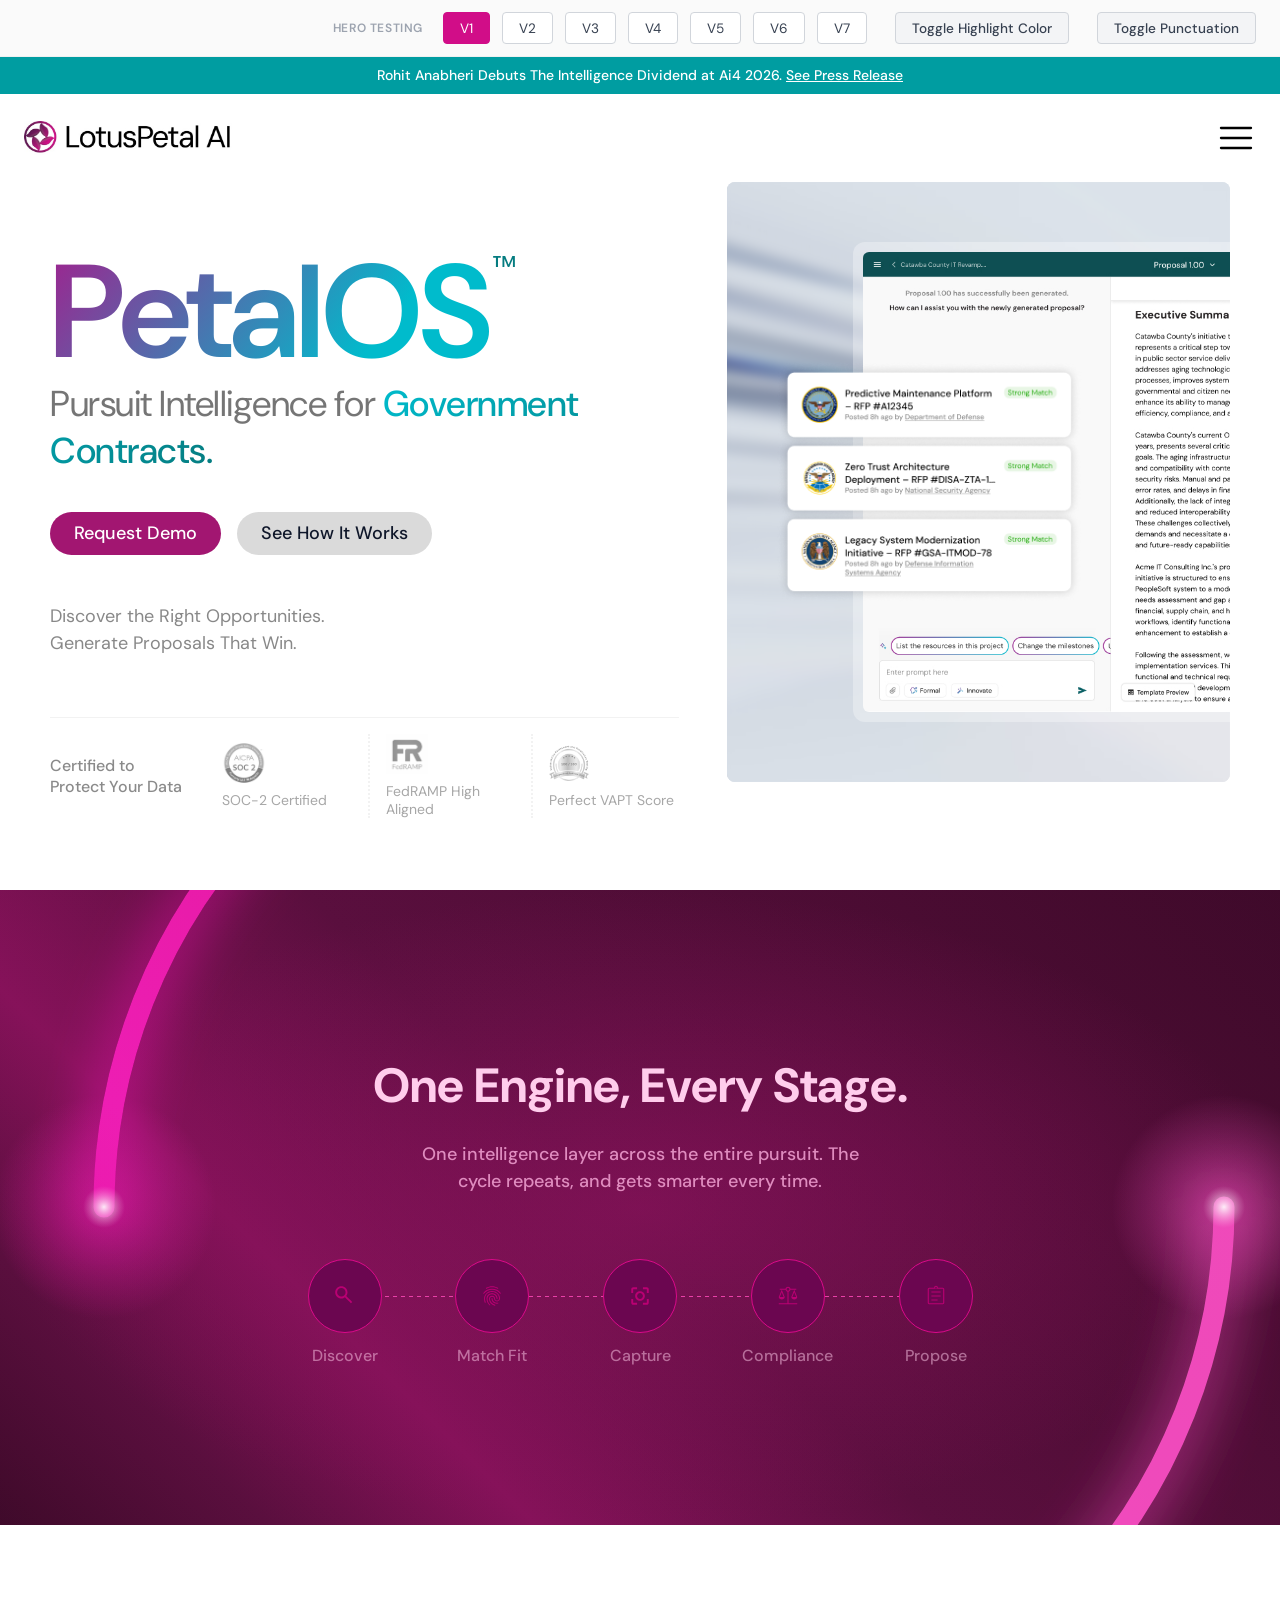
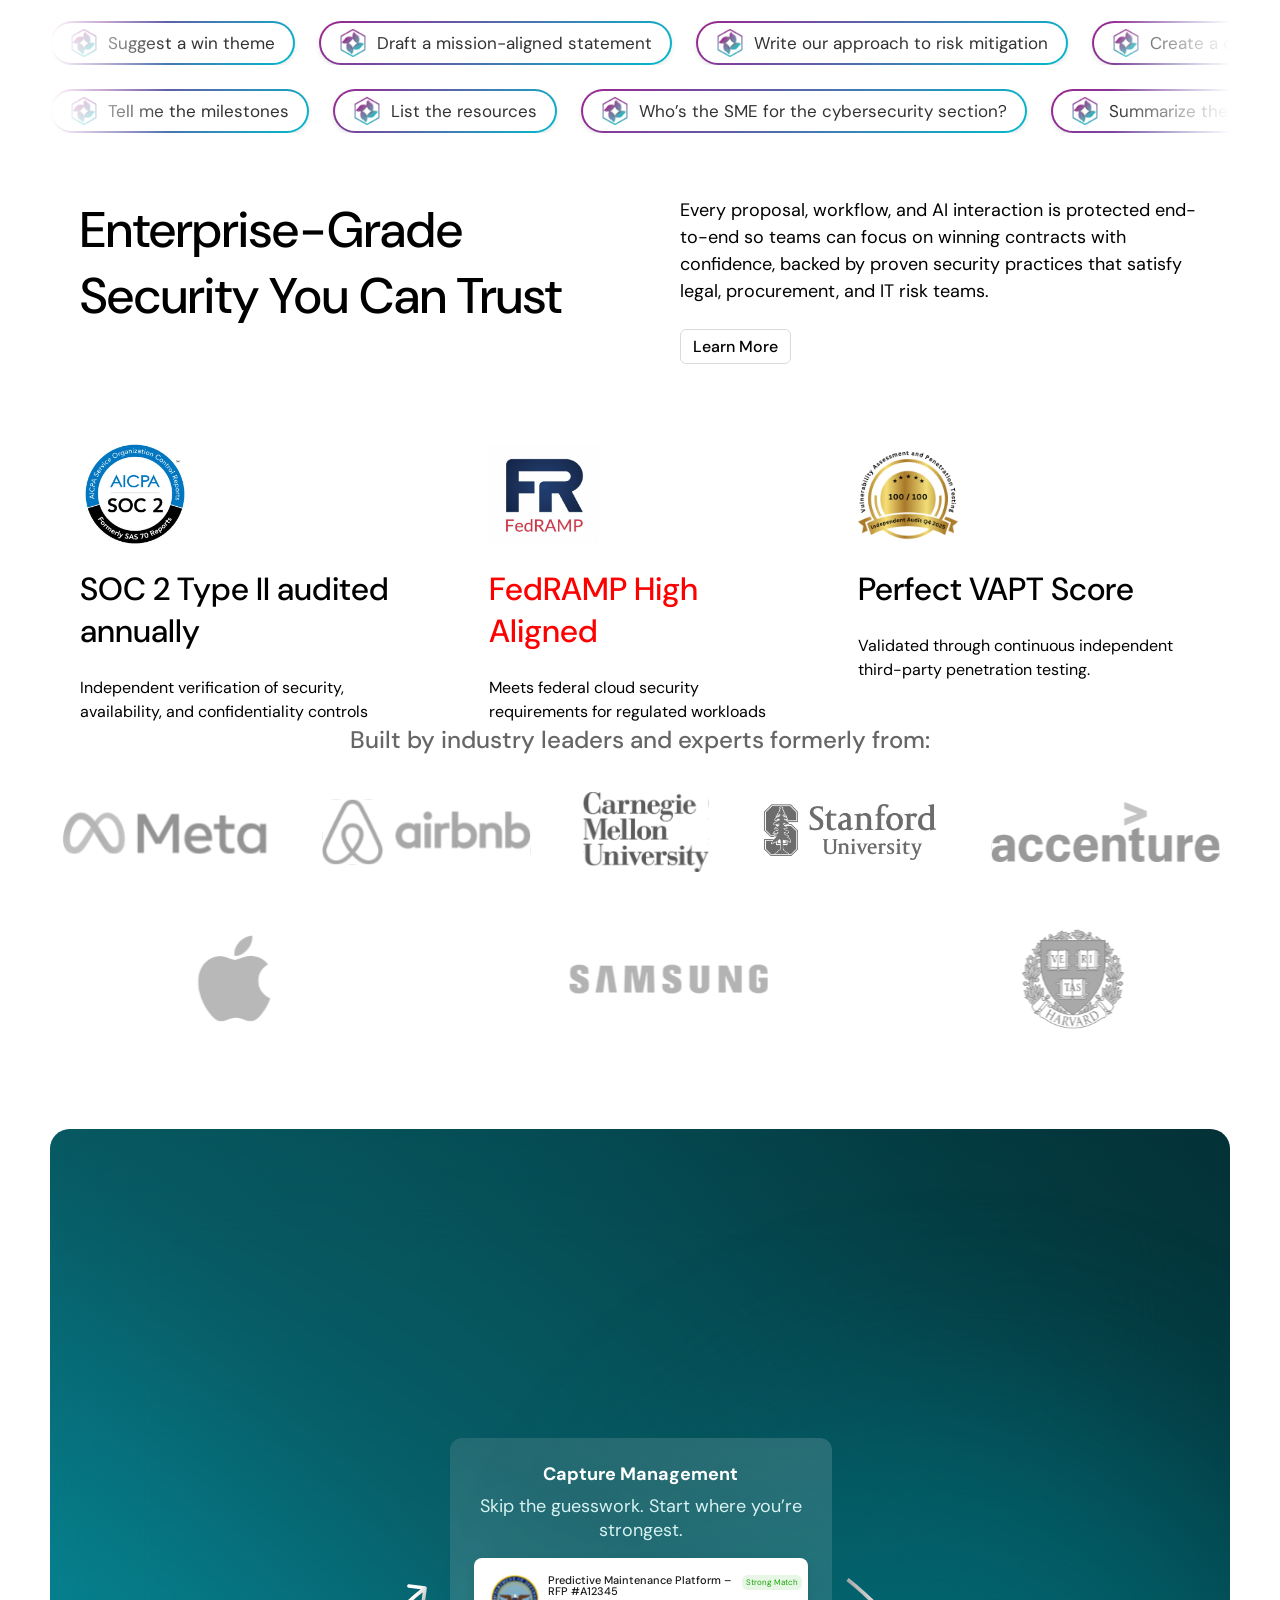
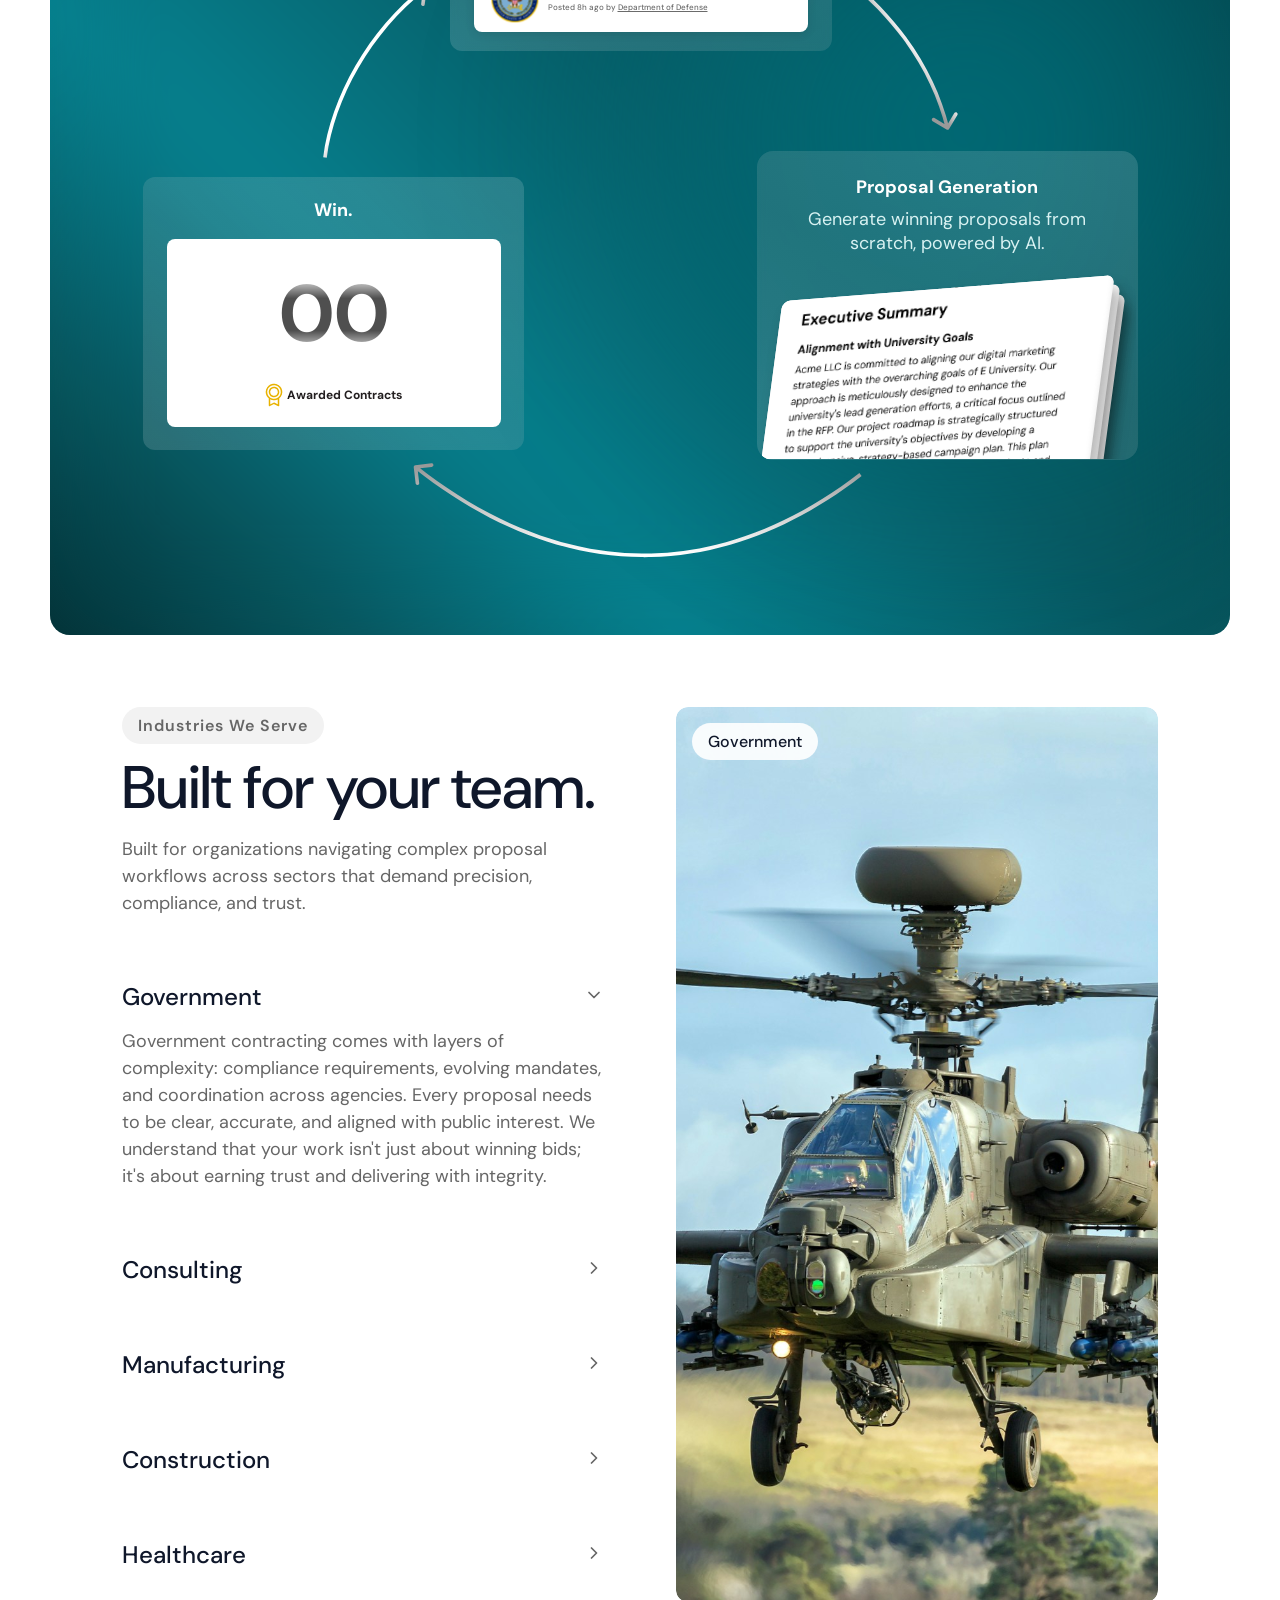
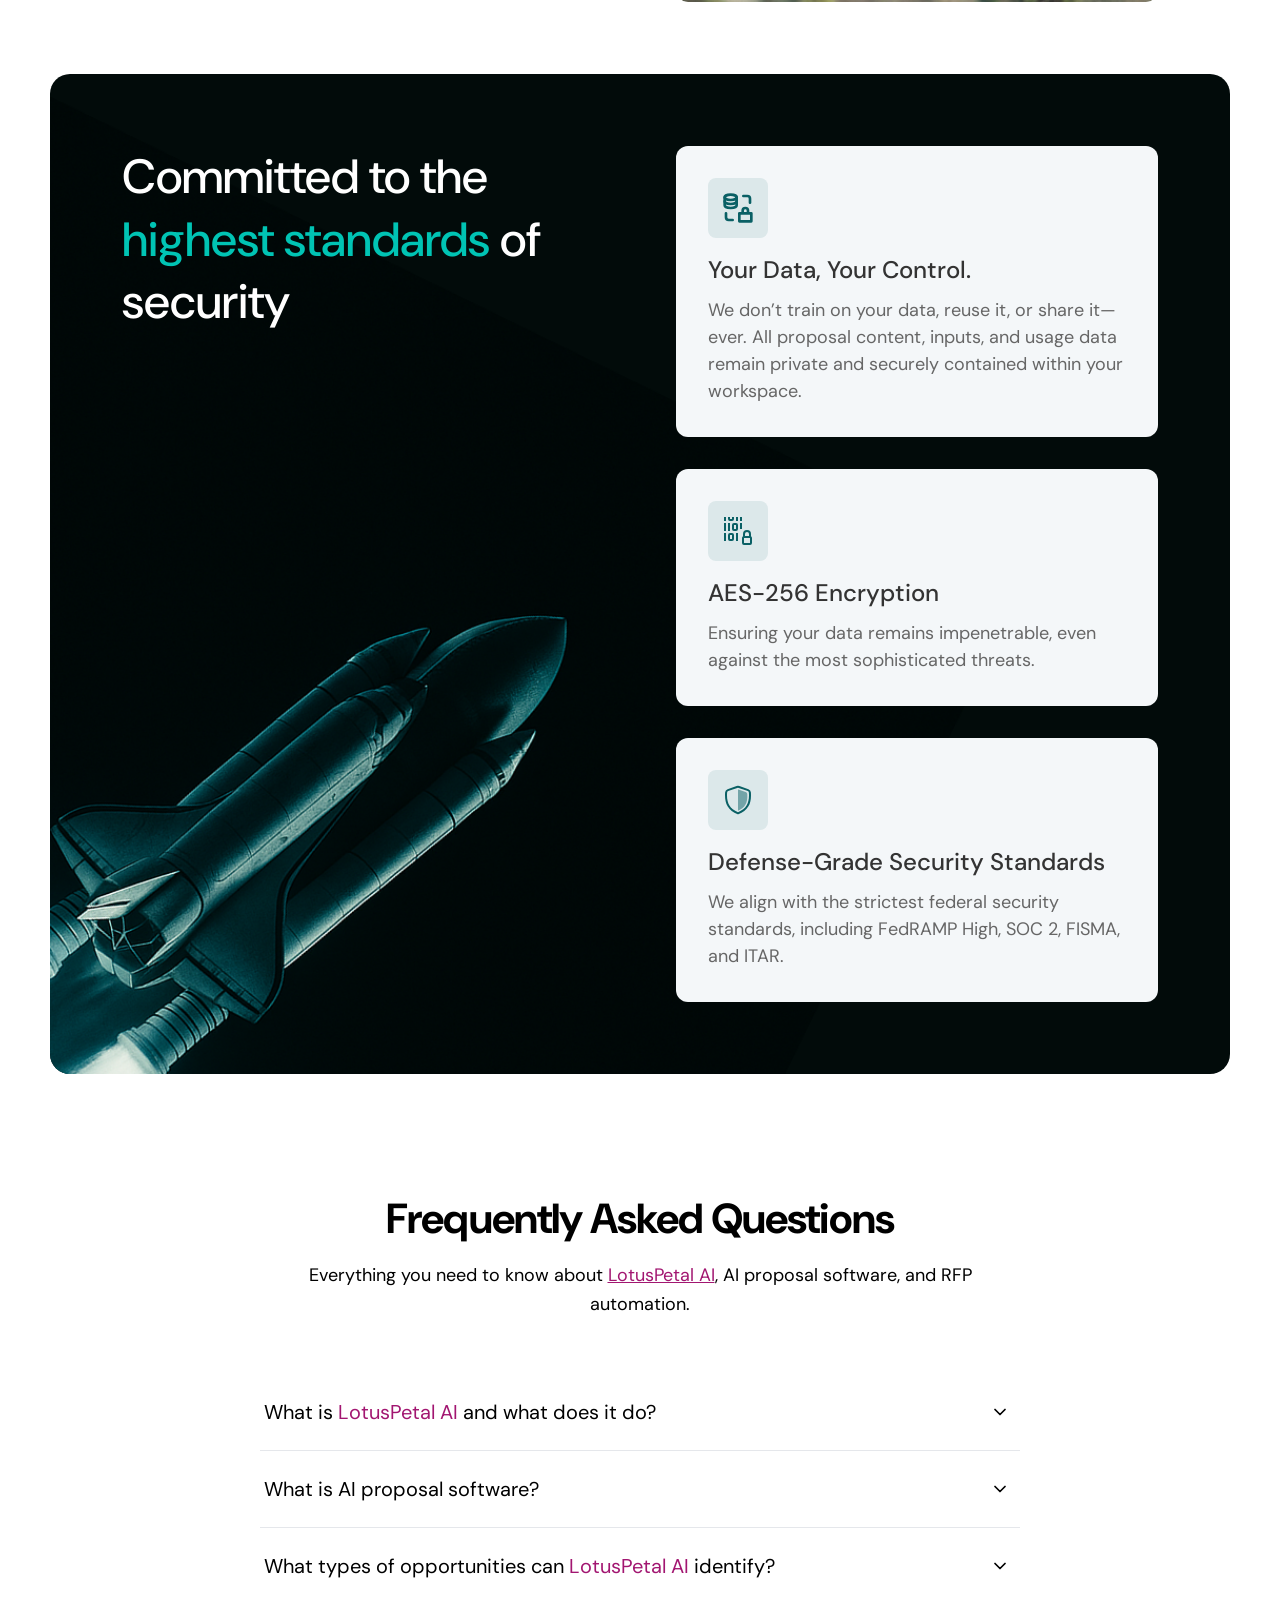
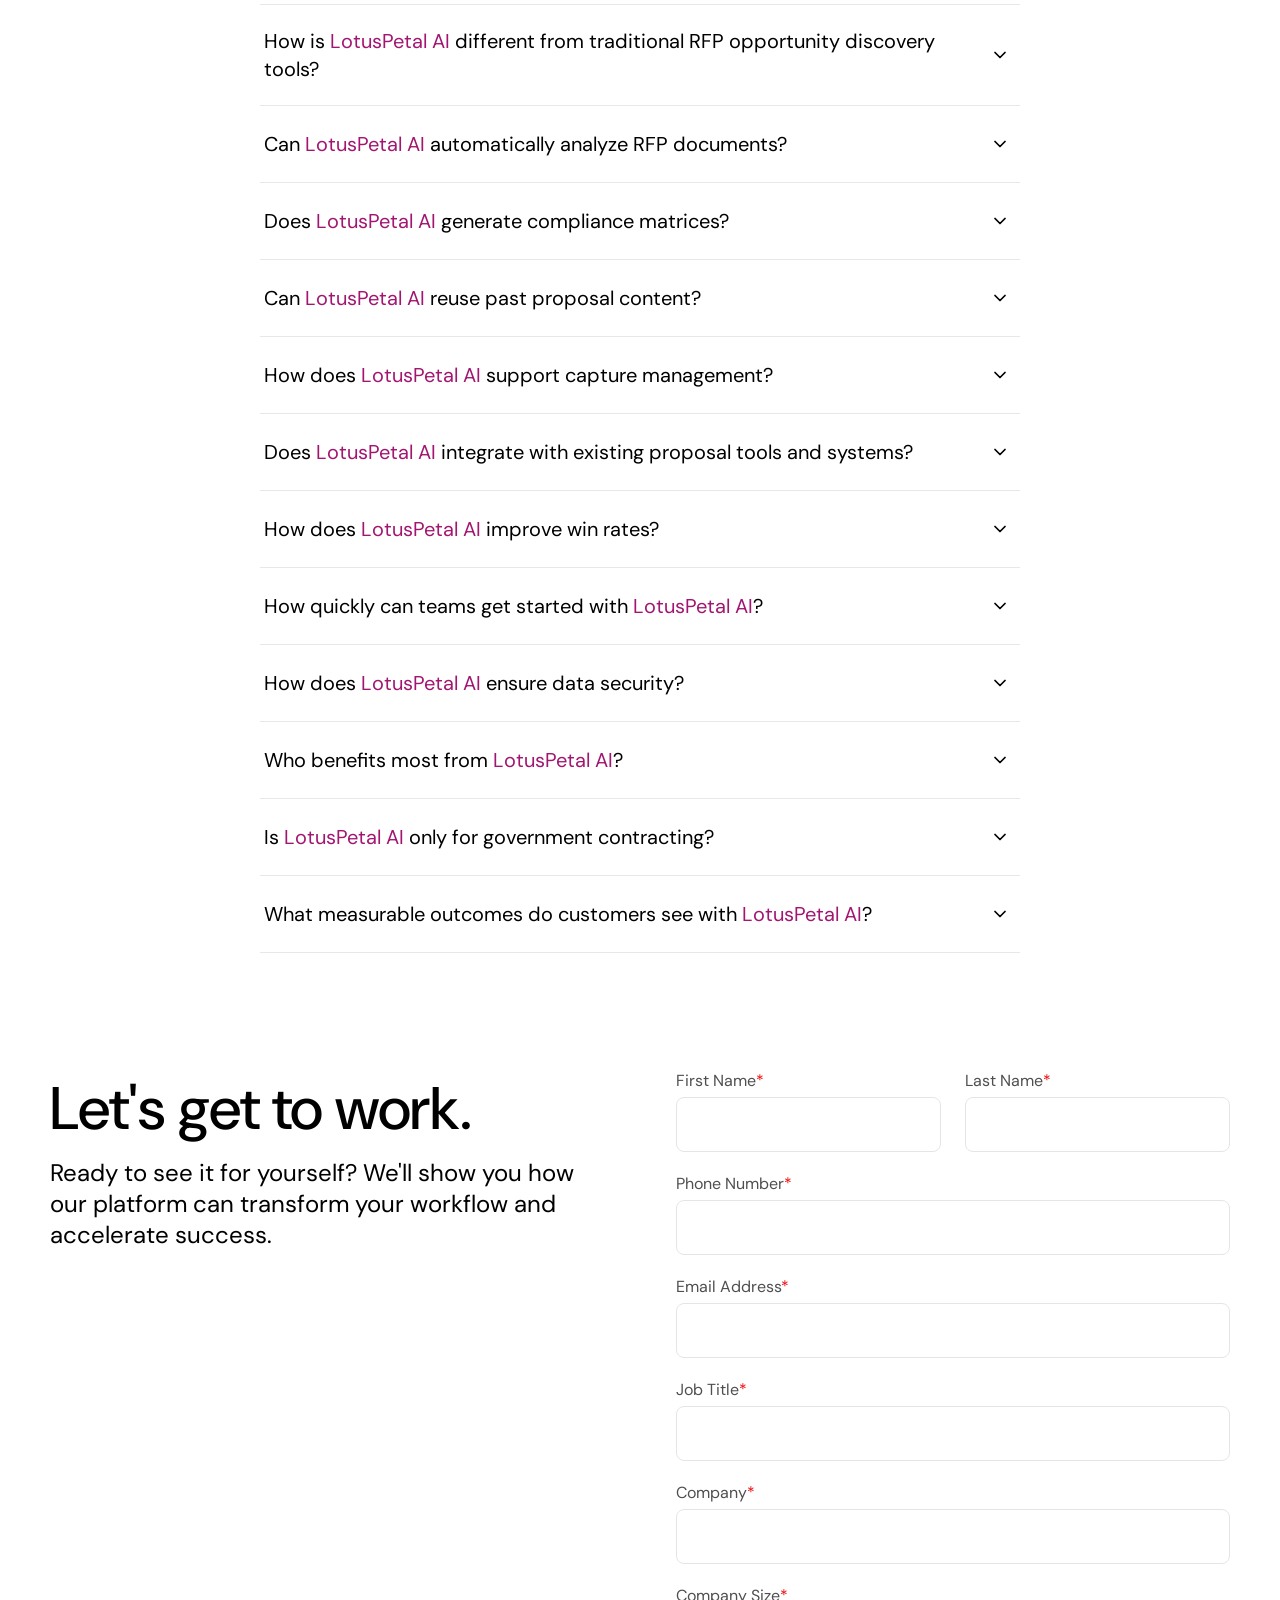
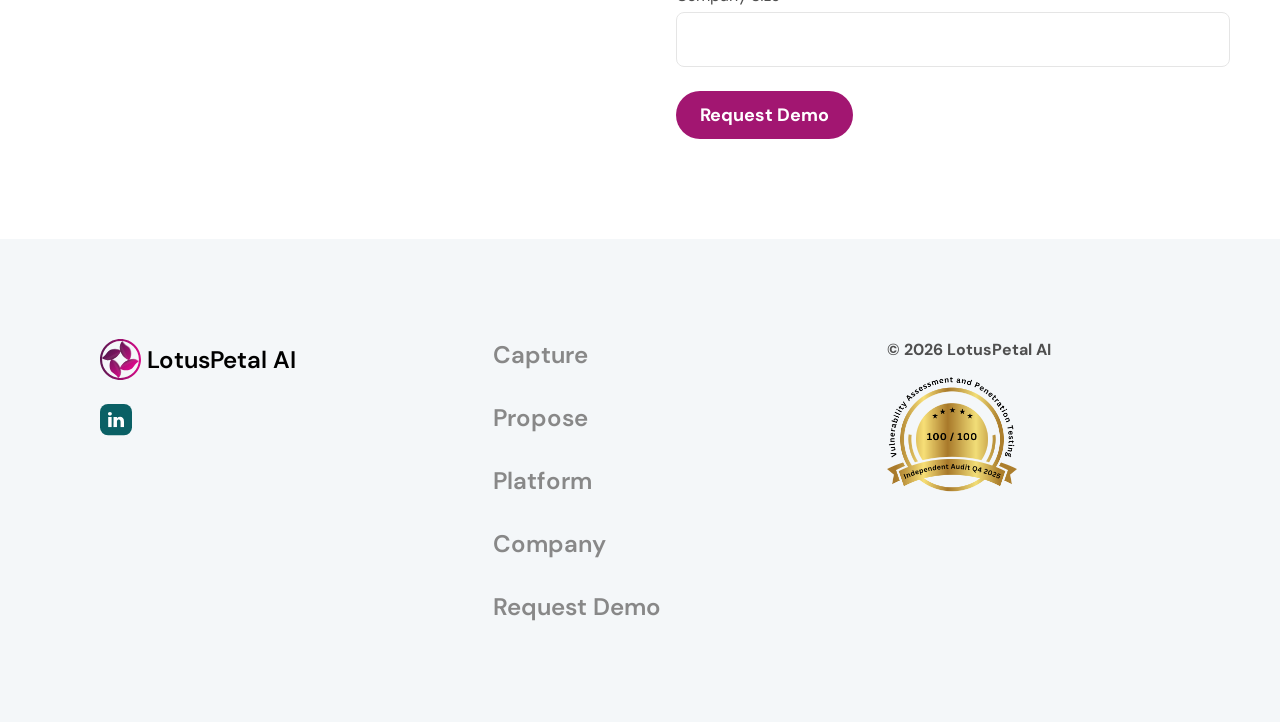
==== index.html @ 1bef78b8 "Add V6 and V7 hero variations" ====
<!doctype html>
<html lang="en">

<head>
  <title>AI RFP Software for GovCon & Commercial Teams</title>
  <meta name="description"
    content="AI-powered government and commercial contracting software for capture management, proposal automation, and compliance. See how it works." />
  <link rel="canonical" href="https://lotuspetal.ai/" />
  <meta property="og:title" content="AI RFP Software for GovCon & Commercial Teams" />
  <meta property="og:description"
    content="AI-powered government and commercial contracting software for capture management, proposal automation, and compliance. See how it works." />
  <meta property="og:url" content="https://lotuspetal.ai/" />
  <meta property="og:type" content="website" />
  <meta property="og:image" content="https://lotuspetal.ai/og/home.png" />
  <meta property="og:site_name" content="LotusPetal.AI" />
  <meta charset="UTF-8" />
  <link rel="icon" type="image/png" href="./assets/logo-ChOuJXuo.jpeg" />
  <meta name="viewport" content="width=device-width, initial-scale=1.0" />

  <!-- Preload DM Sans font -->
  <link rel="preconnect" href="https://fonts.googleapis.com">
  <link rel="preconnect" href="https://fonts.gstatic.com" crossorigin>
  <link
    href="https://fonts.googleapis.com/css2?family=DM+Sans:ital,opsz,wght@0,9..40,100..1000;1,9..40,100..1000&display=swap"
    rel="stylesheet">

  <meta name="robots" content="index, follow" />

  <link rel="stylesheet" href="./assets/index.css">
  <style>
    /* Ensure mockups and sections are always fully visible */
    img {
      max-width: 100%;
    }

    ._card_ww5ec_69 {
      opacity: 1 !important;
      transform: none !important;
    }

    ._heading_ww5ec_45 {
      opacity: 1 !important;
      transform: none !important;
    }

    ._wrapper_cqxrq_124,
    ._letterContainer_cqxrq_142,
    ._counterHead_cqxrq_163 {
      opacity: 1 !important;
      transform: none !important;
    }

    ._arrow1_cqxrq_196,
    ._arrow2_cqxrq_204,
    ._arrow3_cqxrq_212 {
      opacity: 1 !important;
    }

    ._text-section_d3vj6_11,
    ._form-section_d3vj6_26 {
      opacity: 1 !important;
      transform: none !important;
    }
  </style>
</head>

<body>
  <div id="root">
    <div class="App">
      <!-- Dev Controls Header -->
      <header style="width: 100%; padding: 12px 24px; display: flex; justify-content: flex-end; align-items: center; gap: 12px; border-bottom: 1px solid #f0f0f0; background-color: #fafafa; font-family: 'DM Sans', sans-serif; box-sizing: border-box; position: relative; z-index: 9999;">
        <span style="color: #9ca3af; font-size: 0.75rem; font-weight: 600; text-transform: uppercase; letter-spacing: 0.05em; display: flex; align-items: center; margin-right: 8px; line-height: 1;">Hero Testing</span>
        <button id="test-headline-1" class="test-btn" style="margin: 0; display: inline-flex; align-items: center; justify-content: center; height: 32px; font-size: 0.85rem; padding: 0 16px; border: 1px solid #D10D88; background: #D10D88; color: #fff; border-radius: 4px; cursor: pointer; transition: all 0.2s ease;">V1</button>
        <button id="test-headline-2" class="test-btn" style="margin: 0; display: inline-flex; align-items: center; justify-content: center; height: 32px; font-size: 0.85rem; padding: 0 16px; border: 1px solid #d1d5db; background: #fff; color: #374151; border-radius: 4px; cursor: pointer; transition: all 0.2s ease;">V2</button>
        <button id="test-headline-3" class="test-btn" style="margin: 0; display: inline-flex; align-items: center; justify-content: center; height: 32px; font-size: 0.85rem; padding: 0 16px; border: 1px solid #d1d5db; background: #fff; color: #374151; border-radius: 4px; cursor: pointer; transition: all 0.2s ease;">V3</button>
        <button id="test-headline-4" class="test-btn" style="margin: 0; display: inline-flex; align-items: center; justify-content: center; height: 32px; font-size: 0.85rem; padding: 0 16px; border: 1px solid #d1d5db; background: #fff; color: #374151; border-radius: 4px; cursor: pointer; transition: all 0.2s ease;">V4</button>
        <button id="test-headline-5" class="test-btn" style="margin: 0; display: inline-flex; align-items: center; justify-content: center; height: 32px; font-size: 0.85rem; padding: 0 16px; border: 1px solid #d1d5db; background: #fff; color: #374151; border-radius: 4px; cursor: pointer; transition: all 0.2s ease;">V5</button>
        <button id="test-headline-6" class="test-btn" style="margin: 0; display: inline-flex; align-items: center; justify-content: center; height: 32px; font-size: 0.85rem; padding: 0 16px; border: 1px solid #d1d5db; background: #fff; color: #374151; border-radius: 4px; cursor: pointer; transition: all 0.2s ease;">V6</button>
        <button id="test-headline-7" class="test-btn" style="margin: 0; display: inline-flex; align-items: center; justify-content: center; height: 32px; font-size: 0.85rem; padding: 0 16px; border: 1px solid #d1d5db; background: #fff; color: #374151; border-radius: 4px; cursor: pointer; transition: all 0.2s ease;">V7</button>
        <button id="test-highlight-color" class="test-btn" style="margin: 0; margin-left: 16px; display: inline-flex; align-items: center; justify-content: center; height: 32px; font-size: 0.85rem; padding: 0 16px; border: 1px solid #d1d5db; background: #f3f4f6; color: #374151; border-radius: 4px; cursor: pointer; transition: all 0.2s ease; font-weight: 500;">Toggle Highlight Color</button>
        <button id="test-v3-punctuation" class="test-btn" style="margin: 0; margin-left: 16px; display: inline-flex; align-items: center; justify-content: center; height: 32px; font-size: 0.85rem; padding: 0 16px; border: 1px solid #d1d5db; background: #f3f4f6; color: #374151; border-radius: 4px; cursor: pointer; transition: all 0.2s ease; font-weight: 500;">Toggle Punctuation</button>
      </header>

      <!-- Announcement Banner -->
      <div class="banner">
        <p>Rohit Anabheri Debuts The Intelligence Dividend at Ai4 2026. <a
            href="https://lotuspetal.ai/pressrelease/intelligence-dividend-rohit-anabheri" data-discover="true">See
            Press Release</a></p>
      </div>

      <!-- Navigation Header -->
      <header class="_header_12mqx_1">
        <div class="_leftGroup_12mqx_15">
          <div class="_logo_12mqx_21">
            <a aria-current="page" class="active" href="/" data-discover="true">
              <img alt="Logo" src="./assets/logo-ChOuJXuo.jpeg">
            </a>
          </div>
          <ul class="_nav_12mqx_29">
            <li class="_dropdown_12mqx_89">
              <span class="_dropdownTrigger_12mqx_93">
                Features
                <svg stroke="currentColor" fill="none" stroke-width="2" viewBox="0 0 24 24" stroke-linecap="round"
                  stroke-linejoin="round" height="14" width="14" xmlns="http://www.w3.org/2000/svg">
                  <polyline points="6 9 12 15 18 9"></polyline>
                </svg>
              </span>
            </li>
            <li><a class="_notactive_12mqx_52" href="https://lotuspetal.ai/security/" data-discover="true">Security</a>
            </li>
            <li class="_dropdown_12mqx_89">
              <span class="_dropdownTrigger_12mqx_93">
                Platform
                <svg stroke="currentColor" fill="none" stroke-width="2" viewBox="0 0 24 24" stroke-linecap="round"
                  stroke-linejoin="round" height="14" width="14" xmlns="http://www.w3.org/2000/svg">
                  <polyline points="6 9 12 15 18 9"></polyline>
                </svg>
              </span>
            </li>
            <li class="_dropdown_12mqx_89">
              <span class="_dropdownTrigger_12mqx_93">
                Resources
                <svg stroke="currentColor" fill="none" stroke-width="2" viewBox="0 0 24 24" stroke-linecap="round"
                  stroke-linejoin="round" height="14" width="14" xmlns="http://www.w3.org/2000/svg">
                  <polyline points="6 9 12 15 18 9"></polyline>
                </svg>
              </span>
            </li>
          </ul>
        </div>
        <div class="_button_12mqx_62">
          <a class="" href="https://lotuspetal.ai/demo/" data-discover="true">Request Demo</a>
        </div>
        <div class="_hamburger_12mqx_78">
          <svg stroke="currentColor" fill="none" stroke-width="2" viewBox="0 0 24 24" stroke-linecap="round"
            stroke-linejoin="round" height="1em" width="1em" xmlns="http://www.w3.org/2000/svg">
            <line x1="3" y1="12" x2="21" y2="12"></line>
            <line x1="3" y1="6" x2="21" y2="6"></line>
            <line x1="3" y1="18" x2="21" y2="18"></line>
          </svg>
        </div>
      </header>

      <!-- Main Content -->
      <main class="main-content">
        <div style="display: flex; flex-direction: column; gap: var(--space-xl);">

          <!-- Hero Section -->
          <section class="hero">
            <div class="hero-left">
              <div class="hero-text-block">
                <!-- V1 -->
                <div id="hero-v1" style="padding-bottom: 4px;">
                  <h1 class="hero-heading" style="font-size: 132px; line-height: 1; margin-bottom: -6px; display: inline-flex; align-items: flex-start; letter-spacing: -.025em;">
                    <span class="petal-text-span" style="font-weight: 600;">Petal</span>OS<svg viewBox="0 0 22.24 11.26" class="petalos-tm" xmlns="http://www.w3.org/2000/svg"><path d="M0.000 1.696C0.000 1.696 0.000 0.000 0.000 0.000C0.000 0.000 7.840 0.000 7.840 0.000C7.840 0.000 7.840 1.696 7.840 1.696C7.840 1.696 4.992 1.696 4.992 1.696C4.992 1.696 4.992 11.264 4.992 11.264C4.992 11.264 2.848 11.264 2.848 11.264C2.848 11.264 2.848 1.696 2.848 1.696C2.848 1.696 0.000 1.696 0.000 1.696ZM9.568 11.264C9.568 11.264 9.568 0.000 9.568 0.000C9.568 0.000 12.288 0.000 12.288 0.000C12.288 0.000 15.904 8.736 15.904 8.736C15.904 8.736 19.680 0.000 19.680 0.000C19.680 0.000 22.240 0.000 22.240 0.000C22.240 0.000 22.240 11.264 22.240 11.264C22.240 11.264 20.256 11.264 20.256 11.264C20.256 11.264 20.256 2.880 20.256 2.880C20.256 2.880 16.608 11.264 16.608 11.264C16.608 11.264 15.072 11.264 15.072 11.264C15.072 11.264 11.488 2.816 11.488 2.816C11.488 2.816 11.488 11.264 11.488 11.264C11.488 11.264 9.568 11.264 9.568 11.264Z" fillRule="nonzero" fill="#057c80" /></svg>
                  </h1>
                  <h2 class="text-header-subsection" style="margin-top: -4px; color: #757575; margin-bottom: 1px; font-size: 36px; font-weight: 400;">Pursuit Intelligence for <span style="background: linear-gradient(128.77deg, #0bc 0%, #057c80 100%); background-clip: text; -webkit-background-clip: text; -webkit-text-fill-color: transparent; color: transparent; font-weight: 500;">Government Contracts.</span></h2>
                </div>
                <!-- V2 -->
                <div id="hero-v2" style="padding-bottom: 4px; display: none;">
                  <p class="hero-eyebrow" style="color: #757575; text-transform: uppercase; letter-spacing: 0.1em; font-weight: 600; font-size: 14px; margin-bottom: 24px; margin-top: 0; display: flex; align-items: center; gap: 8px;">
                    Find <span style="color: #D10D88">&rarr;</span> Qualify <span style="color: #D10D88">&rarr;</span> Capture <span style="color: #D10D88">&rarr;</span> Propose
                  </p>
                  <h1 class="hero-heading" style="font-size: 132px; line-height: 1; margin-bottom: -6px; display: inline-flex; align-items: flex-start; letter-spacing: -.025em; margin-top: 0;">
                    <span class="petal-text-span" style="font-weight: 600;">Petal</span>OS<svg viewBox="0 0 22.24 11.26" class="petalos-tm" xmlns="http://www.w3.org/2000/svg"><path d="M0.000 1.696C0.000 1.696 0.000 0.000 0.000 0.000C0.000 0.000 7.840 0.000 7.840 0.000C7.840 0.000 7.840 1.696 7.840 1.696C7.840 1.696 4.992 1.696 4.992 1.696C4.992 1.696 4.992 11.264 4.992 11.264C4.992 11.264 2.848 11.264 2.848 11.264C2.848 11.264 2.848 1.696 2.848 1.696C2.848 1.696 0.000 1.696 0.000 1.696ZM9.568 11.264C9.568 11.264 9.568 0.000 9.568 0.000C9.568 0.000 12.288 0.000 12.288 0.000C12.288 0.000 15.904 8.736 15.904 8.736C15.904 8.736 19.680 0.000 19.680 0.000C19.680 0.000 22.240 0.000 22.240 0.000C22.240 0.000 22.240 11.264 22.240 11.264C22.240 11.264 20.256 11.264 20.256 11.264C20.256 11.264 20.256 2.880 20.256 2.880C20.256 2.880 16.608 11.264 16.608 11.264C16.608 11.264 15.072 11.264 15.072 11.264C15.072 11.264 11.488 2.816 11.488 2.816C11.488 2.816 11.488 11.264 11.488 11.264C11.488 11.264 9.568 11.264 9.568 11.264Z" fillRule="nonzero" fill="#057c80" /></svg>
                  </h1>
                  <h2 class="text-header-subsection" style="margin-top: -4px; color: #757575; margin-bottom: 1px; font-size: 36px; font-weight: 400;">Pursuit Intelligence for <span style="background: linear-gradient(128.77deg, #0bc 0%, #057c80 100%); background-clip: text; -webkit-background-clip: text; -webkit-text-fill-color: transparent; color: transparent; font-weight: 500;">Government Contracts.</span></h2>
                </div>
                <!-- V3 -->
                <div id="hero-v3" style="padding-bottom: 4px; display: none;">
                  <h1 class="hero-heading" style="font-size: 84px; line-height: 1; margin-bottom: 0; display: inline-flex; align-items: flex-start; letter-spacing: -.025em; flex-wrap: wrap;">
                    <span id="v3-headline-text">Find. Qualify.<br>Capture. Propose.</span>
                  </h1>
                  <h2 class="text-header-subsection" style="margin-top: 12px !important; color: #757575; margin-bottom: 1px; font-size: 36px; font-weight: 400;">Pursuit Intelligence for Government Contracts.</h2>
                </div>
                <!-- V4 -->
                <div id="hero-v4" style="padding-bottom: 4px; display: none;">
                  <h1 class="hero-heading" style="font-size: 84px; line-height: 1; margin-bottom: 0; display: inline-flex; align-items: flex-start; letter-spacing: -.025em; flex-wrap: wrap;">
                    <span id="v4-headline-text">Find. Qualify.<br>Capture. Propose.</span>
                  </h1>
                  <h2 class="text-header-subsection" style="margin-top: 20px !important; color: #757575; margin-bottom: 1px; font-size: 30px; font-weight: 400;"><strong style="background: linear-gradient(128.77deg, #e833a4 0%, #d10d88 50%, #a6096b 100%); background-clip: text; -webkit-background-clip: text; -webkit-text-fill-color: transparent; color: transparent; font-weight: 600;">PetalOS<span style="font-weight: 300; font-size: 0.75em; vertical-align: super;">&trade;</span></strong> <span style="color: #d1d5db; margin: 0 4px; font-weight: 100;">|</span> <span style="background: linear-gradient(90deg, #757575 0%, #a8a8a8 100%); background-clip: text; -webkit-background-clip: text; -webkit-text-fill-color: transparent; color: transparent;">Pursuit Intelligence for Government Contracts.</span></h2>
                </div>
                <!-- V5 -->
                <div id="hero-v5" style="padding-bottom: 4px; display: none;">
                  <h1 class="hero-heading" style="font-size: 76px; line-height: 1; margin-bottom: 0; display: inline-flex; align-items: flex-start; letter-spacing: -.025em; flex-wrap: wrap;">
                    <span id="v5-headline-text">Find. Qualify. Capture.<br>Propose. Win.</span>
                  </h1>
                  <h2 class="text-header-subsection" style="margin-top: 20px !important; color: #757575; margin-bottom: 1px; font-size: 30px; font-weight: 400;"><strong style="background: linear-gradient(128.77deg, #e833a4 0%, #d10d88 50%, #a6096b 100%); background-clip: text; -webkit-background-clip: text; -webkit-text-fill-color: transparent; color: transparent; font-weight: 600;">PetalOS<span style="font-weight: 300; font-size: 0.75em; vertical-align: super;">&trade;</span></strong> <span style="color: #d1d5db; margin: 0 4px; font-weight: 100;">|</span> <span style="background: linear-gradient(90deg, #757575 0%, #a8a8a8 100%); background-clip: text; -webkit-background-clip: text; -webkit-text-fill-color: transparent; color: transparent;">Pursuit Intelligence for Government Contracts.</span></h2>
                </div>
                <!-- V6 -->
                <div id="hero-v6" style="padding-bottom: 4px; display: none;">
                  <h1 class="hero-heading" style="font-size: 76px; line-height: 1; margin-bottom: 0; display: inline-flex; align-items: flex-start; letter-spacing: -.025em; flex-wrap: wrap;">
                    <span id="v6-headline-text">Find. Qualify. Capture.<br>Propose. Win.</span>
                  </h1>
                  <h2 class="text-header-subsection" style="margin-top: 20px !important; color: #757575; margin-bottom: 1px; font-size: 30px; font-weight: 400;"><strong style="background: linear-gradient(128.77deg, #e833a4 0%, #d10d88 50%, #a6096b 100%); background-clip: text; -webkit-background-clip: text; -webkit-text-fill-color: transparent; color: transparent; font-weight: 600;">PetalOS<span style="font-weight: 300; font-size: 0.75em; vertical-align: super;">&trade;</span></strong> <span style="color: #d1d5db; margin: 0 4px; font-weight: 100;">|</span> <span style="background: linear-gradient(90deg, #757575 0%, #a8a8a8 100%); background-clip: text; -webkit-background-clip: text; -webkit-text-fill-color: transparent; color: transparent;">Pursuit Intelligence for Government Contracts.</span></h2>
                </div>
                <!-- V7 -->
                <div id="hero-v7" style="padding-bottom: 4px; display: none;">
                  <h1 class="hero-heading" style="font-size: 76px; line-height: 1; margin-bottom: 0; display: inline-flex; align-items: flex-start; letter-spacing: -.025em; flex-wrap: wrap;">
                    <span id="v7-headline-text">Find. Qualify. Capture.<br>Propose. Win.</span>
                  </h1>
                  <h2 class="text-header-subsection" style="margin-top: 20px !important; color: #757575; margin-bottom: 1px; font-size: 30px; font-weight: 400;"><strong style="background: linear-gradient(128.77deg, #e833a4 0%, #d10d88 50%, #a6096b 100%); background-clip: text; -webkit-background-clip: text; -webkit-text-fill-color: transparent; color: transparent; font-weight: 600;">PetalOS<span style="font-weight: 300; font-size: 0.75em; vertical-align: super;">&trade;</span></strong> <span style="color: #d1d5db; margin: 0 4px; font-weight: 100;">|</span> <span style="background: linear-gradient(90deg, #757575 0%, #a8a8a8 100%); background-clip: text; -webkit-background-clip: text; -webkit-text-fill-color: transparent; color: transparent;">Pursuit Intelligence for Government Contracts.</span></h2>
                </div>
              </div>

              <div class="hero-cta">
                <a id="hero-primary-btn" class="hero-primary-btn" href="https://lotuspetal.ai/demo/" data-discover="true">Request Demo</a>
                <a id="hero-secondary-btn" href="#our-solution" class="hero-secondary-btn">See How It Works</a>
              </div>
              <style>
                #hero-v2-desc.v6-impact {
                  font-size: 22px;
                  line-height: 1.5;
                  animation: pulse-desc 3s ease-in-out infinite;
                  transform-origin: left center;
                }
                @keyframes pulse-desc {
                  0% { opacity: 0.85; transform: scale(1); }
                  50% { opacity: 1; transform: scale(1.02); }
                  100% { opacity: 0.85; transform: scale(1); }
                }
                #hero-v1-desc, #hero-v2-desc {
                  transition: color 0.3s ease, font-size 0.3s ease;
                }
                .hero-cta:has(a:hover) ~ #hero-v1-desc, .hero-cta:has(a:hover) ~ #hero-v2-desc {
                  background: linear-gradient(90deg, #D10D88 0%, #ff80d0 50%, #D10D88 100%);
                  background-size: 200% auto;
                  -webkit-background-clip: text;
                  background-clip: text;
                  -webkit-text-fill-color: transparent;
                  color: transparent !important;
                  animation: hero-v1-shimmer 2.5s linear infinite;
                }
                .hero-cta:has(a:hover) ~ #hero-v2-desc .v2-highlight {
                  -webkit-text-fill-color: transparent;
                  background: none;
                  color: inherit;
                  background-clip: border-box;
                  -webkit-background-clip: border-box;
                }
                @keyframes hero-v1-shimmer {
                  0% { background-position: 200% center; }
                  100% { background-position: -200% center; }
                }
                .v2-highlight-right {
                  background: linear-gradient(128.77deg, #099496 0%, #067f82 100%);
                  background-clip: text;
                  -webkit-background-clip: text;
                  -webkit-text-fill-color: transparent;
                  color: transparent;
                  font-weight: 500;
                }
                .v2-highlight-win {
                  background: linear-gradient(128.77deg, #067d80 0%, #045c5e 100%);
                  background-clip: text;
                  -webkit-background-clip: text;
                  -webkit-text-fill-color: transparent;
                  color: transparent;
                  font-weight: 500;
                }
                #hero-v2-desc.pink-theme .v2-highlight-right {
                  background: linear-gradient(128.77deg, #e833a4 0%, #d10d88 100%);
                  background-clip: text;
                  -webkit-background-clip: text;
                  -webkit-text-fill-color: transparent;
                }
                #hero-v2-desc.pink-theme .v2-highlight-win {
                  background: linear-gradient(128.77deg, #d10d88 0%, #a6096b 100%);
                  background-clip: text;
                  -webkit-background-clip: text;
                  -webkit-text-fill-color: transparent;
                }
              </style>
              <p id="hero-v1-desc" class="text-body hero-description" style="margin-top: 48px; margin-bottom: 0;">Discover the Right Opportunities.<br>Generate Proposals That Win.</p>
              <p id="hero-v2-desc" class="text-body hero-description pink-theme" style="margin-top: 48px; margin-bottom: 0; display: none;">Discover the <span class="v2-highlight v2-highlight-right">Right</span> Opportunities.<br>Generate Proposals That <span class="v2-highlight v2-highlight-win">Win</span>.</p>
              <div class="hero-trust-badges">
                <div class="hero-trust-divider"></div>
                <div class="hero-trust-content">
                  <p class="text-label hero-trust-label">Certified to Protect Your Data</p>
                  <div class="hero-badge-row">
                    <div class="hero-badge">
                      <img alt="SOC-2 Certified" class="hero-badge-img" src="./assets/homesecurity-aicpa-B8LYA7MZ.png">
                      <span class="text-label-xs">SOC-2 Certified</span>
                    </div>
                    <div class="hero-badge-divider"></div>
                    <div class="hero-badge">
                      <img alt="FedRAMP High" class="hero-badge-img" src="./assets/homefedramp-hEvvDTP2.png">
                      <span class="text-label-xs">FedRAMP High Aligned</span>
                    </div>
                    <div class="hero-badge-divider"></div>
                    <div class="hero-badge">
                      <img alt="Perfect VAPT Score" class="hero-badge-img" src="./assets/VAPT-BFl83mJZ.png">
                      <span class="text-label-xs">Perfect VAPT Score</span>
                    </div>
                  </div>
                </div>
              </div>
            </div>
            <div class="hero-right" style="background-image: url('./assets/bkgd-CsXV3X9_.jpg');">
              <div class="hero-screenshot-frame">
                <img alt="LotusPetal AI Proposal Interface" class="hero-screenshot"
                  src="./assets/generate-BTlURdOd.jpg">
              </div>
              <img alt="LotusPetal AI Capture Interface" class="capture-overlay" src="./assets/capture-Dvvr9NPH.png">
            </div>
          </section>

          <!-- PetalOS Lifecycle Interactive Section -->
          <section id="petalos-lifecycle" class="petalos-lifecycle-section" style="padding-top: 2.75rem;">
            <div class="petalos-light-trails">
              <!-- Left Trail -->
              <div class="petalos-trail-wrapper left">
                <div class="petalos-trail-spin-outer">
                  <div class="petalos-trail-spin-inner">
                    <div class="petalos-trail-offset">
                      <svg viewBox="0 0 100 100" class="petalos-trail-svg" fill="none" overflow="visible">
                        <defs>
                          <linearGradient id="grad-trail-left" x1="10%" y1="0%" x2="90%" y2="0%">
                            <stop offset="0%" stop-color="#DA0A8A" stop-opacity="1" />
                            <stop offset="50%" stop-color="#DA0A8A" stop-opacity="0.3" />
                            <stop offset="100%" stop-color="#DA0A8A" stop-opacity="0" />
                          </linearGradient>
                          <filter id="glow-trail-left" x="-20%" y="-20%" width="140%" height="140%">
                            <feGaussianBlur stdDeviation="2" result="blur" />
                            <feMerge>
                              <feMergeNode in="blur" />
                              <feMergeNode in="SourceGraphic" />
                            </feMerge>
                          </filter>
                          <radialGradient id="spark-glow-left">
                            <stop offset="0%" stop-color="#ffffff" stop-opacity="0.9" />
                            <stop offset="15%" stop-color="#DA0A8A" stop-opacity="0.5" />
                            <stop offset="80%" stop-color="#DA0A8A" stop-opacity="0" />
                          </radialGradient>
                        </defs>
                        <path d="M 10 50 A 40 40 0 0 1 90 50" stroke="url(#grad-trail-left)" stroke-width="1.5" stroke-linecap="round" filter="url(#glow-trail-left)" />
                        <circle cx="10" cy="50" r="10" fill="url(#spark-glow-left)" />
                      </svg>
                    </div>
                  </div>
                </div>
              </div>

              <!-- Right Trail -->
              <div class="petalos-trail-wrapper right">
                <div class="petalos-trail-spin-outer delay">
                  <div class="petalos-trail-spin-inner delay">
                    <div class="petalos-trail-offset">
                      <svg viewBox="0 0 100 100" class="petalos-trail-svg" style="transform: rotate(180deg);" fill="none" overflow="visible">
                        <defs>
                          <linearGradient id="grad-trail-right" x1="10%" y1="0%" x2="90%" y2="0%">
                            <stop offset="0%" stop-color="#E841A8" stop-opacity="1" />
                            <stop offset="50%" stop-color="#E841A8" stop-opacity="0.3" />
                            <stop offset="100%" stop-color="#E841A8" stop-opacity="0" />
                          </linearGradient>
                          <filter id="glow-trail-right" x="-20%" y="-20%" width="140%" height="140%">
                            <feGaussianBlur stdDeviation="2" result="blur" />
                            <feMerge>
                              <feMergeNode in="blur" />
                              <feMergeNode in="SourceGraphic" />
                            </feMerge>
                          </filter>
                          <radialGradient id="spark-glow-right">
                            <stop offset="0%" stop-color="#ffffff" stop-opacity="0.9" />
                            <stop offset="15%" stop-color="#E841A8" stop-opacity="0.5" />
                            <stop offset="80%" stop-color="#E841A8" stop-opacity="0" />
                          </radialGradient>
                        </defs>
                        <path d="M 10 50 A 40 40 0 0 1 90 50" stroke="url(#grad-trail-right)" stroke-width="1.5" stroke-linecap="round" filter="url(#glow-trail-right)" />
                        <circle cx="10" cy="50" r="10" fill="url(#spark-glow-right)" />
                      </svg>
                    </div>
                  </div>
                </div>
              </div>
            </div>
            
            <div class="petalos-container">
              <div class="petalos-header">
                <h1 class="petalos-title" style="visibility: hidden;"><span class="petal-text-span" style="font-weight: 600;">Petal</span>OS<svg viewBox="0 0 22.24 11.26" class="petalos-tm" xmlns="http://www.w3.org/2000/svg"><path d="M0.000 1.696C0.000 1.696 0.000 0.000 0.000 0.000C0.000 0.000 7.840 0.000 7.840 0.000C7.840 0.000 7.840 1.696 7.840 1.696C7.840 1.696 4.992 1.696 4.992 1.696C4.992 1.696 4.992 11.264 4.992 11.264C4.992 11.264 2.848 11.264 2.848 11.264C2.848 11.264 2.848 1.696 2.848 1.696C2.848 1.696 0.000 1.696 0.000 1.696ZM9.568 11.264C9.568 11.264 9.568 0.000 9.568 0.000C9.568 0.000 12.288 0.000 12.288 0.000C12.288 0.000 15.904 8.736 15.904 8.736C15.904 8.736 19.680 0.000 19.680 0.000C19.680 0.000 22.240 0.000 22.240 0.000C22.240 0.000 22.240 11.264 22.240 11.264C22.240 11.264 20.256 11.264 20.256 11.264C20.256 11.264 20.256 2.880 20.256 2.880C20.256 2.880 16.608 11.264 16.608 11.264C16.608 11.264 15.072 11.264 15.072 11.264C15.072 11.264 11.488 2.816 11.488 2.816C11.488 2.816 11.488 11.264 11.488 11.264C11.488 11.264 9.568 11.264 9.568 11.264Z" fillRule="nonzero" fill="#FFFFFF" /></svg></h1>
                <h2 class="petalos-subtitle">One Engine, Every Stage.</h2>
                <p class="petalos-desc">One intelligence layer across the entire pursuit. The cycle repeats, and gets smarter every time.</p>
              </div>

              <div class="petalos-pipeline-wrapper">
                <div class="petalos-track-container">
                  <div class="petalos-track-bg"></div>
                  <div class="petalos-track-progress" id="petalos-progress"></div>
                </div>

                <div class="petalos-nodes">
                  <div class="petalos-node" data-index="0">
                    <div class="petalos-circle">
                      <svg viewBox="0 0 74 74" class="petalos-icon"><g transform="translate(24, 24)"><path transform="translate(2.919, 2.919)" d="M16.151 17.514C16.151 17.514 10.022 11.384 10.022 11.384C9.535 11.773 8.976 12.081 8.343 12.308C7.711 12.535 7.038 12.649 6.324 12.649C4.557 12.649 3.061 12.036 1.836 10.812C0.612 9.588 0.000 8.092 0.000 6.324C0.000 4.557 0.612 3.061 1.836 1.836C3.061 0.612 4.557 0.000 6.324 0.000C8.092 0.000 9.588 0.612 10.812 1.836C12.036 3.061 12.649 4.557 12.649 6.324C12.649 7.038 12.535 7.711 12.308 8.343C12.081 8.976 11.773 9.535 11.384 10.022C11.384 10.022 17.514 16.151 17.514 16.151C17.514 16.151 16.151 17.514 16.151 17.514ZM6.324 10.703C7.541 10.703 8.574 10.277 9.426 9.426C10.277 8.574 10.703 7.541 10.703 6.324C10.703 5.108 10.277 4.074 9.426 3.223C8.574 2.372 7.541 1.946 6.324 1.946C5.108 1.946 4.074 2.372 3.223 3.223C2.372 4.074 1.946 5.108 1.946 6.324C1.946 7.541 2.372 8.574 3.223 9.426C4.074 10.277 5.108 10.703 6.324 10.703Z" fill="currentColor" /></g></svg>
                    </div>
                    <span class="petalos-label">Discover</span>
                  </div>
                  <div class="petalos-node" data-index="1">
                    <div class="petalos-circle">
                      <svg viewBox="0 0 74 74" class="petalos-icon"><g transform="translate(25, 25)"><path transform="translate(3.03, 2.025)" d="M8.995 2.450C10.762 2.450 12.428 2.829 13.995 3.588C15.562 4.346 16.870 5.442 17.920 6.875C18.037 7.025 18.074 7.158 18.033 7.275C17.991 7.392 17.920 7.492 17.820 7.575C17.720 7.658 17.603 7.696 17.470 7.688C17.337 7.679 17.220 7.608 17.120 7.475C16.203 6.175 15.024 5.179 13.583 4.488C12.141 3.796 10.612 3.450 8.995 3.450C7.378 3.450 5.862 3.796 4.445 4.488C3.028 5.179 1.853 6.175 0.920 7.475C0.820 7.625 0.703 7.708 0.570 7.725C0.437 7.742 0.320 7.708 0.220 7.625C0.103 7.542 0.033 7.438 0.008 7.313C-0.018 7.188 0.020 7.058 0.120 6.925C1.153 5.508 2.449 4.408 4.008 3.625C5.566 2.842 7.228 2.450 8.995 2.450ZM8.995 4.800C11.245 4.800 13.178 5.550 14.795 7.050C16.412 8.550 17.220 10.408 17.220 12.625C17.220 13.458 16.924 14.154 16.333 14.713C15.741 15.271 15.020 15.550 14.170 15.550C13.320 15.550 12.591 15.271 11.983 14.713C11.374 14.154 11.070 13.458 11.070 12.625C11.070 12.075 10.866 11.613 10.458 11.238C10.049 10.863 9.562 10.675 8.995 10.675C8.428 10.675 7.941 10.863 7.533 11.238C7.124 11.613 6.920 12.075 6.920 12.625C6.920 14.242 7.399 15.592 8.358 16.675C9.316 17.758 10.553 18.517 12.070 18.950C12.220 19.000 12.320 19.083 12.370 19.200C12.420 19.317 12.428 19.442 12.395 19.575C12.362 19.692 12.295 19.792 12.195 19.875C12.095 19.958 11.970 19.983 11.820 19.950C10.087 19.517 8.670 18.654 7.570 17.363C6.470 16.071 5.920 14.492 5.920 12.625C5.920 11.792 6.220 11.092 6.820 10.525C7.420 9.958 8.145 9.675 8.995 9.675C9.845 9.675 10.570 9.958 11.170 10.525C11.770 11.092 12.070 11.792 12.070 12.625C12.070 13.175 12.278 13.637 12.695 14.012C13.112 14.387 13.603 14.575 14.170 14.575C14.737 14.575 15.220 14.387 15.620 14.012C16.020 13.637 16.220 13.175 16.220 12.625C16.220 10.692 15.512 9.067 14.095 7.750C12.678 6.433 10.987 5.775 9.020 5.775C7.053 5.775 5.362 6.433 3.945 7.750C2.528 9.067 1.820 10.683 1.820 12.600C1.820 13.000 1.858 13.500 1.933 14.100C2.008 14.700 2.187 15.400 2.470 16.200C2.520 16.350 2.516 16.483 2.458 16.600C2.399 16.717 2.303 16.800 2.170 16.850C2.037 16.900 1.908 16.896 1.783 16.837C1.658 16.779 1.570 16.683 1.520 16.550C1.270 15.900 1.091 15.254 0.983 14.613C0.874 13.971 0.820 13.308 0.820 12.625C0.820 10.408 1.624 8.550 3.233 7.050C4.841 5.550 6.762 4.800 8.995 4.800ZM8.995 0.000C10.062 0.000 11.103 0.129 12.120 0.388C13.137 0.646 14.120 1.017 15.070 1.500C15.220 1.583 15.308 1.683 15.333 1.800C15.358 1.917 15.345 2.033 15.295 2.150C15.245 2.267 15.162 2.358 15.045 2.425C14.928 2.492 14.787 2.483 14.620 2.400C13.737 1.950 12.824 1.604 11.883 1.363C10.941 1.121 9.978 1.000 8.995 1.000C8.028 1.000 7.078 1.112 6.145 1.337C5.212 1.562 4.320 1.917 3.470 2.400C3.337 2.483 3.203 2.504 3.070 2.463C2.937 2.421 2.837 2.333 2.770 2.200C2.703 2.067 2.687 1.946 2.720 1.837C2.753 1.729 2.837 1.633 2.970 1.550C3.903 1.050 4.878 0.667 5.895 0.400C6.912 0.133 7.945 0.000 8.995 0.000ZM8.995 7.225C10.545 7.225 11.878 7.746 12.995 8.788C14.112 9.829 14.670 11.108 14.670 12.625C14.670 12.775 14.624 12.896 14.533 12.988C14.441 13.079 14.320 13.125 14.170 13.125C14.037 13.125 13.920 13.079 13.820 12.988C13.720 12.896 13.670 12.775 13.670 12.625C13.670 11.375 13.208 10.329 12.283 9.488C11.358 8.646 10.262 8.225 8.995 8.225C7.728 8.225 6.641 8.646 5.733 9.488C4.824 10.329 4.370 11.375 4.370 12.625C4.370 13.975 4.603 15.121 5.070 16.063C5.537 17.004 6.220 17.950 7.120 18.900C7.220 19.000 7.270 19.117 7.270 19.250C7.270 19.383 7.220 19.500 7.120 19.600C7.020 19.700 6.903 19.750 6.770 19.750C6.637 19.750 6.520 19.700 6.420 19.600C5.437 18.567 4.683 17.513 4.158 16.438C3.633 15.362 3.370 14.092 3.370 12.625C3.370 11.108 3.920 9.829 5.020 8.788C6.120 7.746 7.445 7.225 8.995 7.225ZM8.970 12.125C9.120 12.125 9.241 12.175 9.333 12.275C9.424 12.375 9.470 12.492 9.470 12.625C9.470 13.875 9.920 14.900 10.820 15.700C11.720 16.500 12.770 16.900 13.970 16.900C14.070 16.900 14.212 16.892 14.395 16.875C14.578 16.858 14.770 16.833 14.970 16.800C15.120 16.767 15.249 16.788 15.358 16.863C15.466 16.938 15.537 17.050 15.570 17.200C15.603 17.333 15.578 17.450 15.495 17.550C15.412 17.650 15.303 17.717 15.170 17.750C14.870 17.833 14.608 17.879 14.383 17.888C14.158 17.896 14.020 17.900 13.970 17.900C12.487 17.900 11.199 17.400 10.108 16.400C9.016 15.400 8.470 14.142 8.470 12.625C8.470 12.492 8.516 12.375 8.608 12.275C8.699 12.175 8.820 12.125 8.970 12.125Z" fill="currentColor" /></g></svg>
                    </div>
                    <span class="petalos-label">Match Fit</span>
                  </div>
                  <div class="petalos-node" data-index="2">
                    <div class="petalos-circle">
                      <svg viewBox="0 0 74 74" class="petalos-icon"><g transform="translate(25, 25)"><path transform="translate(3, 3)" d="M2.000 18.000C1.450 18.000 0.979 17.804 0.588 17.413C0.196 17.021 0.000 16.550 0.000 16.000C0.000 16.000 0.000 12.000 0.000 12.000C0.000 12.000 2.000 12.000 2.000 12.000C2.000 12.000 2.000 16.000 2.000 16.000C2.000 16.000 6.000 16.000 6.000 16.000C6.000 16.000 6.000 18.000 6.000 18.000C6.000 18.000 2.000 18.000 2.000 18.000ZM12.000 18.000C12.000 18.000 12.000 16.000 12.000 16.000C12.000 16.000 16.000 16.000 16.000 16.000C16.000 16.000 16.000 12.000 16.000 12.000C16.000 12.000 18.000 12.000 18.000 12.000C18.000 12.000 18.000 16.000 18.000 16.000C18.000 16.550 17.804 17.021 17.413 17.413C17.021 17.804 16.550 18.000 16.000 18.000C16.000 18.000 12.000 18.000 12.000 18.000ZM0.000 6.000C0.000 6.000 0.000 2.000 0.000 2.000C0.000 1.450 0.196 0.979 0.588 0.588C0.979 0.196 1.450 0.000 2.000 0.000C2.000 0.000 6.000 0.000 6.000 0.000C6.000 0.000 6.000 2.000 6.000 2.000C6.000 2.000 2.000 2.000 2.000 2.000C2.000 2.000 2.000 6.000 2.000 6.000C2.000 6.000 0.000 6.000 0.000 6.000ZM16.000 6.000C16.000 6.000 16.000 2.000 16.000 2.000C16.000 2.000 12.000 2.000 12.000 2.000C12.000 2.000 12.000 0.000 12.000 0.000C12.000 0.000 16.000 0.000 16.000 0.000C16.550 0.000 17.021 0.196 17.413 0.588C17.804 0.979 18.000 1.450 18.000 2.000C18.000 2.000 18.000 6.000 18.000 6.000C18.000 6.000 16.000 6.000 16.000 6.000ZM5.463 12.538C4.488 11.563 4.000 10.383 4.000 9.000C4.000 7.617 4.488 6.438 5.463 5.463C6.438 4.488 7.617 4.000 9.000 4.000C10.383 4.000 11.563 4.488 12.538 5.463C13.513 6.438 14.000 7.617 14.000 9.000C14.000 10.383 13.513 11.563 12.538 12.538C11.563 13.513 10.383 14.000 9.000 14.000C7.617 14.000 6.438 13.513 5.463 12.538ZM11.125 11.125C11.708 10.542 12.000 9.833 12.000 9.000C12.000 8.167 11.708 7.458 11.125 6.875C10.542 6.292 9.833 6.000 9.000 6.000C8.167 6.000 7.458 6.292 6.875 6.875C6.292 7.458 6.000 8.167 6.000 9.000C6.000 9.833 6.292 10.542 6.875 11.125C7.458 11.708 8.167 12.000 9.000 12.000C9.833 12.000 10.542 11.708 11.125 11.125Z" fill="currentColor" /></g></svg>
                    </div>
                    <span class="petalos-label">Capture</span>
                  </div>
                  <div class="petalos-node" data-index="3">
                    <div class="petalos-circle">
                      <svg viewBox="0 0 74 74" class="petalos-icon"><g transform="translate(25, 49) scale(0.025)"><path d="M100-140v-45.39h357.31v-471.69q-27.16-7.07-48.62-27.96-21.46-20.88-28.92-49.57H224.23l121.16 300.46Q343.62-393 308.23-364q-35.38 29-85.54 29-50.15 0-85.53-29-35.39-29-37.16-70.15l121.54-300.46H140V-780h239.77q9.31-34.23 36.77-57.11Q444-860 480-860t63.46 22.89q27.46 22.88 36.77 57.11H820v45.39h-81.16L860-434.15Q858.23-393 822.84-364q-35.38 29-85.53 29-50.16 0-85.54-29-35.39-29-37.16-70.15l121.54-300.46H580.23q-7.46 28.69-28.92 49.57-21.46 20.89-48.62 27.96v471.69H860V-140H100Zm559.61-297.69H815l-77.69-194.77-77.7 194.77Zm-514.61 0h155.39l-77.7-194.77L145-437.69ZM480-700q24.08 0 40.69-17.11 16.62-17.12 16.62-40.2 0-24.07-16.62-40.69-16.61-16.61-40.69-16.61-23.08 0-40.19 16.61-17.12 16.62-17.12 40.69 0 23.08 17.12 40.2Q456.92-700 480-700Z" fill="currentColor" /></g></svg>
                    </div>
                    <span class="petalos-label">Compliance</span>
                  </div>
                  <div class="petalos-node" data-index="4">
                    <div class="petalos-circle">
                      <svg viewBox="0 0 74 74" class="petalos-icon"><g transform="translate(25, 49) scale(0.025)"><path d="M197.69-140q-23.59 0-40.64-17.05T140-197.69v-564.62q0-23.59 17.05-40.64T197.69-820h205q-1.92-32.31 20.85-56.15Q446.31-900 480-900q34.08 0 56.85 23.85 22.76 23.84 20.46 56.15h205q23.59 0 40.64 17.05T820-762.31v564.62q0 23.59-17.05 40.64T762.31-140H197.69Zm0-45.39h564.62q4.61 0 8.46-3.84 3.84-3.85 3.84-8.46v-564.62q0-4.61-3.84-8.46-3.85-3.84-8.46-3.84H197.69q-4.61 0-8.46 3.84-3.84 3.85-3.84 8.46v564.62q0 4.61 3.84 8.46 3.85 3.84 8.46 3.84ZM290-294.62h254.92V-340H290v45.38Zm0-162.69h380v-45.38H290v45.38ZM290-620h380v-45.38H290V-620Zm213.65-181.15q10.2-9.93 10.2-23.73 0-13.81-10.2-23.73-10.2-9.93-23.73-9.93-13.54 0-23.46 9.93-9.92 9.92-9.92 23.73 0 13.8 9.92 23.73 9.92 9.92 23.46 9.92 13.53 0 23.73-9.92ZM185.39-185.39v-589.22 589.22Z" fill="currentColor" /></g></svg>
                    </div>
                    <span class="petalos-label">Propose</span>
                  </div>

                </div>
              </div>

              <!-- Interactive Cards -->
              <div class="petalos-details" id="petalos-details">
                <div class="petalos-details-inner">
                  <div class="petalos-detail-card" data-index="0">
                    <h4>Discover</h4>
                    <p>Opportunities surfaced the moment they emerge.</p>
                  </div>
                  <div class="petalos-detail-card" data-index="1">
                    <h4>Match Fit</h4>
                    <p>Matched to your capabilities and past performance.</p>
                  </div>
                  <div class="petalos-detail-card" data-index="2">
                    <h4>Capture</h4>
                    <p>The capture plan, backed by real competitive intel, before you write a word.</p>
                  </div>
                  <div class="petalos-detail-card" data-index="3">
                    <h4>Compliance</h4>
                    <p>Every requirement surfaced early, tracked and verified as you draft.</p>
                  </div>
                  <div class="petalos-detail-card" data-index="4">
                    <h4>Propose</h4>
                    <p>Evaluator-ready proposals, built from proven win intelligence and your knowledge.</p>
                  </div>

                </div>
              </div>
              </div>
            </div>

            <!-- Controls (Moved outside module) -->
            <div class="petalos-controls">
              <button class="petalos-btn" id="petalos-start-btn" aria-label="Start State">
                <svg width="24" height="24" viewBox="0 0 24 24" fill="currentColor" stroke="none"><polygon points="19 20 9 12 19 4 19 20"></polygon><rect x="5" y="4" width="2" height="16"></rect></svg>
              </button>
              <button class="petalos-btn primary" id="petalos-autoplay-btn" aria-label="Play Lifecycle">
                <svg width="24" height="24" viewBox="0 0 24 24" fill="currentColor" stroke="none"><polygon points="5 3 19 12 5 21 5 3"></polygon></svg>
              </button>
              <button class="petalos-btn" id="petalos-finish-btn" aria-label="Finish State">
                <svg width="24" height="24" viewBox="0 0 24 24" fill="currentColor" stroke="none"><polygon points="5 4 15 12 5 20 5 4"></polygon><rect x="17" y="4" width="2" height="16"></rect></svg>
              </button>
            </div>
          </section>

          <!-- Marquee Section -->
          <div class="_container_1tx62_5">
            <div class="_marquee-container_1tx62_17 _slow_1tx62_58">
              <div class="_marquee-container_1tx62_17 undefined">
                <div class="_marquee-content_1tx62_25">
                  <span class="_rolling-button_1tx62_35"><img alt="icon" class="_icon_1tx62_51"
                      src="./assets/Frame-PCobffML.svg">Suggest a win theme</span>
                  <span class="_rolling-button_1tx62_35"><img alt="icon" class="_icon_1tx62_51"
                      src="./assets/Frame-PCobffML.svg">Draft a mission-aligned statement</span>
                  <span class="_rolling-button_1tx62_35"><img alt="icon" class="_icon_1tx62_51"
                      src="./assets/Frame-PCobffML.svg">Write our approach to risk mitigation</span>
                  <span class="_rolling-button_1tx62_35"><img alt="icon" class="_icon_1tx62_51"
                      src="./assets/Frame-PCobffML.svg">Create a compliant staffing plan</span>
                  <span class="_rolling-button_1tx62_35"><img alt="icon" class="_icon_1tx62_51"
                      src="./assets/Frame-PCobffML.svg">Suggest a win theme</span>
                  <span class="_rolling-button_1tx62_35"><img alt="icon" class="_icon_1tx62_51"
                      src="./assets/Frame-PCobffML.svg">Draft a mission-aligned statement</span>
                  <span class="_rolling-button_1tx62_35"><img alt="icon" class="_icon_1tx62_51"
                      src="./assets/Frame-PCobffML.svg">Write our approach to risk mitigation</span>
                  <span class="_rolling-button_1tx62_35"><img alt="icon" class="_icon_1tx62_51"
                      src="./assets/Frame-PCobffML.svg">Create a compliant staffing plan</span>
                </div>
              </div>
            </div>
            <div class="_marquee-container_1tx62_17 _medium_1tx62_62">
              <div class="_marquee-container_1tx62_17 undefined">
                <div class="_marquee-content_1tx62_25">
                  <span class="_rolling-button_1tx62_35"><img alt="icon" class="_icon_1tx62_51"
                      src="./assets/Frame-PCobffML.svg">Tell me the milestones</span>
                  <span class="_rolling-button_1tx62_35"><img alt="icon" class="_icon_1tx62_51"
                      src="./assets/Frame-PCobffML.svg">List the resources</span>
                  <span class="_rolling-button_1tx62_35"><img alt="icon" class="_icon_1tx62_51"
                      src="./assets/Frame-PCobffML.svg">Who’s the SME for the cybersecurity section?</span>
                  <span class="_rolling-button_1tx62_35"><img alt="icon" class="_icon_1tx62_51"
                      src="./assets/Frame-PCobffML.svg">Summarize the key requirements in Section C</span>
                  <span class="_rolling-button_1tx62_35"><img alt="icon" class="_icon_1tx62_51"
                      src="./assets/Frame-PCobffML.svg">Tell me the milestones</span>
                  <span class="_rolling-button_1tx62_35"><img alt="icon" class="_icon_1tx62_51"
                      src="./assets/Frame-PCobffML.svg">List the resources</span>
                  <span class="_rolling-button_1tx62_35"><img alt="icon" class="_icon_1tx62_51"
                      src="./assets/Frame-PCobffML.svg">Who’s the SME for the cybersecurity section?</span>
                  <span class="_rolling-button_1tx62_35"><img alt="icon" class="_icon_1tx62_51"
                      src="./assets/Frame-PCobffML.svg">Summarize the key requirements in Section C</span>
                </div>
              </div>
            </div>
          </div>

          <!-- Enterprise-Grade Security Section -->
          <div class="_homeSecurity_1alkj_3">
            <div class="_textSection_1alkj_9">
              <div class="_textContentLeft_1alkj_14">
                <h2>Enterprise-Grade Security You Can Trust</h2>
              </div>
              <div class="_textContentRight_1alkj_21">
                <p>Every proposal, workflow, and AI interaction is protected end-to-end so teams can focus on winning
                  contracts with confidence, backed by proven security practices that satisfy legal, procurement, and IT
                  risk teams.</p>
                <a class="_homeSecuritybutton_1alkj_31" href="https://lotuspetal.ai/security/"
                  data-discover="true">Learn More</a>
              </div>
            </div>
            <div class="_cardSection_1alkj_48">
              <div class="_card_1alkj_48">
                <img alt="SOC 2" src="./assets/homesecurity-aicpa-B8LYA7MZ.png">
                <h3>SOC 2 Type II audited annually</h3>
                <p>Independent verification of security, availability, and confidentiality controls</p>
              </div>
              <div class="_card_1alkj_48">
                <img alt="FedRAMP" src="./assets/homefedramp-hEvvDTP2.png">
                <h3><span>FedRAMP High Aligned</span></h3>
                <p>Meets federal cloud security requirements for regulated workloads</p>
              </div>
              <div class="_vaptcard_1alkj_52">
                <img alt="VAPT" src="./assets/VAPT-BFl83mJZ.png">
                <h3>Perfect VAPT Score</h3>
                <p>Validated through continuous independent third-party penetration testing.</p>
              </div>
            </div>
          </div>

          <!-- Trusted Logos Section -->
          <div class="_trusted-section_23nsp_4">
            <center>
              <p class="_trusted-text_23nsp_16 text-header-subsection-sm">Built by industry leaders and experts formerly
                from:</p>
            </center>
            <div class="_logo-container_23nsp_22">
              <img alt="Meta" src="./assets/meta-DpwF1iyd.svg">
              <img alt="Airbnb" src="./assets/airbnb-DMkuerys.svg">
              <img alt="Carnegie Mellon University" src="./assets/CMU-LFLZOanp.svg">
              <img alt="Stanford" src="./assets/stanford-C84p0YMz.svg">
              <img alt="Accenture" src="./assets/accenture-8OP-o5tk.svg">
              <img alt="Apple" src="./assets/Apple-BXXFJKe0.svg">
              <img alt="Samsung" src="./assets/Samsung-DRunQ0Fg.svg">
              <img alt="Havard" src="./assets/Havard-COCA25du.svg">
            </div>
          </div>

          <!-- Spacing between Trusted Logos and Our Solution -->
          <div style="height: 80px;"></div>

          <!-- Our Solution Interactive Section -->
          <div id="our-solution" class="_SolutionContainer_cqxrq_3">
            <div class="_SolutionHeader_cqxrq_60">
              <div class="text-label _SolutionHead_cqxrq_60">OUR SOLUTION</div>
              <div class="_solutionText_cqxrq_81">
                <h2 class="text-header-section">Work Smarter. Win More.</h2>
                <p class="text-body">End-to-end capture management and proposal generation from discovery to delivery,
                  powered by LotusPetal AI</p>
              </div>
            </div>
            <div class="_transitionContainer_cqxrq_470">
              <div class="_wrapper_cqxrq_124">
                <h2 class="_heading_cqxrq_224">Capture Management</h2>
                <p class="_subheading_cqxrq_232">Skip the guesswork. Start where you’re strongest.</p>
                <div class="_card_cqxrq_181">
                  <img alt="Department of Defense" class="_logo_cqxrq_254" src="./assets/dod-seals-B-jgcWji.svg">
                  <div class="_details_cqxrq_260">
                    <div class="_title_cqxrq_265">Predictive Maintenance Platform – <span class="_rfp_cqxrq_275">RFP
                        #A12345</span></div>
                    <div class="_meta_cqxrq_280">Posted 8h ago by <a href="#" class="_link_cqxrq_289">Department of
                        Defense</a></div>
                  </div>
                  <div class="_tag_cqxrq_302">
                    <p>Strong Match</p>
                  </div>
                </div>
              </div>
              <div class="_arrow1_cqxrq_196">
                <img alt="right arrow" src="data:image/svg+xml,%3csvg%20width='112'%20height='152'%20viewBox='0%200%20112%20152'%20fill='none'%20xmlns='http://www.w3.org/2000/svg'%3e%3cpath%20d='M100.564%20151.519C101.419%20152.032%20102.528%20151.755%20103.041%20150.9L111.399%20136.97C111.911%20136.115%20111.634%20135.006%20110.779%20134.494C109.925%20133.981%20108.816%20134.258%20108.303%20135.113L100.874%20147.495L88.4915%20140.066C87.6367%20139.553%2086.528%20139.83%2086.0151%20140.685C85.5022%20141.54%2085.7794%20142.648%2086.6342%20143.161L100.564%20151.519ZM1.4985%201.49237L0.37401%202.9043C54.0928%2045.6868%2086.3463%2096.8276%2099.7417%20150.409L101.493%20149.971L103.244%20149.534C89.6398%2095.117%2056.9072%2043.3132%202.62298%200.0804348L1.4985%201.49237Z'%20fill='url(%23paint0_linear_3562_16142)'/%3e%3cdefs%3e%3clinearGradient%20id='paint0_linear_3562_16142'%20x1='67.3188'%20y1='66.0711'%20x2='52.4595'%20y2='76.786'%20gradientUnits='userSpaceOnUse'%3e%3cstop%20stop-color='white'/%3e%3cstop%20offset='1'%20stop-color='%23999999'/%3e%3c/linearGradient%3e%3c/defs%3e%3c/svg%3e">
              </div>
              <div class="_letterContainer_cqxrq_142">
                <h2 class="_letterHead_cqxrq_225">Proposal Generation</h2>
                <p class="_letterSubheading_cqxrq_233">Generate winning proposals from scratch, powered by AI.</p>
                <div class="_letter_cqxrq_142">
                  <img alt="page" src="./assets/pages-DzLMHbAm.svg">
                </div>
              </div>
              <div class="_arrow2_cqxrq_204">
                <img alt="down arrow" src="data:image/svg+xml,%3csvg%20width='449'%20height='95'%20viewBox='0%200%20449%2095'%20fill='none'%20xmlns='http://www.w3.org/2000/svg'%3e%3cpath%20d='M0.707385%204.21071C0.590807%203.22067%201.29888%202.32359%202.28892%202.20701L18.4225%200.307274C19.4125%200.190697%2020.3096%200.898773%2020.4262%201.8888C20.5427%202.87884%2019.8347%203.77592%2018.8446%203.8925L4.5037%205.58116L6.19235%2019.9221C6.30893%2020.9121%205.60086%2021.8092%204.61082%2021.9258C3.62079%2022.0424%202.7237%2021.3343%202.60712%2020.3442L0.707385%204.21071ZM2.5%203.99963L3.61831%202.5828C78.1179%2061.3859%20154.24%2089.9488%20228.951%2090.5074C303.662%2091.066%20377.153%2063.6221%20446.396%2010.0712L447.5%2011.499L448.604%2012.9269C378.847%2066.876%20304.588%2094.6831%20228.924%2094.1173C153.26%2093.5516%2076.3821%2064.6148%201.38169%205.41645L2.5%203.99963Z'%20fill='url(%23paint0_linear_3_393)'/%3e%3cdefs%3e%3clinearGradient%20id='paint0_linear_3_393'%20x1='225'%20y1='92.3208'%20x2='225'%20y2='3.99963'%20gradientUnits='userSpaceOnUse'%3e%3cstop%20stop-color='white'/%3e%3cstop%20offset='1'%20stop-color='%23999999'/%3e%3c/linearGradient%3e%3c/defs%3e%3c/svg%3e">
              </div>
              <div class="_counterHead_cqxrq_163">
                <div class="_counterTitle_cqxrq_462"><p>Win.</p></div>
                <div class="_proposeAward_cqxrq_339">
                  <div class="_odometerWrapper_cqxrq_360 _fadeIn_cqxrq_410">
                    <div class="_digitSlot_cqxrq_369">
                      <div class="_digitReel_cqxrq_378" style="transform: translateY(-90%);">
                        <span>9</span><span>8</span><span>7</span><span>6</span><span>5</span><span>4</span><span>3</span><span>2</span><span>1</span><span>0</span>
                      </div>
                    </div>
                    <div class="_digitSlot_cqxrq_369">
                      <div class="_digitReel_cqxrq_378" style="transform: translateY(-90%);">
                        <span>9</span><span>8</span><span>7</span><span>6</span><span>5</span><span>4</span><span>3</span><span>2</span><span>1</span><span>0</span>
                      </div>
                    </div>
                  </div>
                  <div class="_iconText_cqxrq_440">
                    <img alt="award logo"
                      src="[data-uri]">
                    <span>Awarded Contracts</span>
                  </div>
                </div>
              </div>
              <div class="_arrow3_cqxrq_212">
                <img alt="left arrow" src="data:image/svg+xml,%3csvg%20width='104'%20height='174'%20viewBox='0%200%20104%20174'%20fill='none'%20xmlns='http://www.w3.org/2000/svg'%3e%3cpath%20d='M102.243%202.25595C103.232%202.38201%20103.932%203.28585%20103.806%204.27472L101.751%2020.3893C101.625%2021.3782%20100.721%2022.0776%2099.7326%2021.9515C98.7437%2021.8255%2098.0442%2020.9216%2098.1703%2019.9328L99.9964%205.6087L85.6724%203.78259C84.6835%203.65652%2083.984%202.75268%2084.1101%201.76381C84.2362%200.774943%2085.14%200.0755023%2086.1289%200.201569L102.243%202.25595ZM102.015%204.04645L103.12%205.47394C47.9764%2048.1472%2011.2384%20115.185%203.79127%20173.728L2.0007%20173.5L0.210125%20173.273C7.78139%20113.754%2045.0301%2045.8625%20100.911%202.61897L102.015%204.04645Z'%20fill='url(%23paint0_linear_3562_16147)'/%3e%3cdefs%3e%3clinearGradient%20id='paint0_linear_3562_16147'%20x1='46.1644'%20y1='87.862'%20x2='61.9019'%20y2='97.2396'%20gradientUnits='userSpaceOnUse'%3e%3cstop%20stop-color='white'/%3e%3cstop%20offset='1'%20stop-color='%23999999'/%3e%3c/linearGradient%3e%3c/defs%3e%3c/svg%3e">
              </div>
            </div>
          </div>

          <!-- Industries We Serve Section -->
          <div class="_buildTeamsMain_dqvvu_1">
            <div class="_buildTeamsContainer_dqvvu_5">
              <div class="_buildTeamsLeft_dqvvu_14">
                <div class="_buildTeamsHeader_dqvvu_21">
                  <p class="text-label _buildTeamsLabel_dqvvu_26">Industries We Serve</p>
                  <h2 class="text-hero-xl _buildTeamsHeading_dqvvu_36">Built for your team.</h2>
                  <p class="text-body _buildTeamsSubtitle_dqvvu_41">Built for organizations navigating complex proposal
                    workflows across sectors that demand precision, compliance, and trust.</p>
                </div>
                <div class="_accordion_dqvvu_45" id="industryAccordion">
                  <div class="_accordionItem_dqvvu_51 _accordionItemActive_dqvvu_67" data-industry="Government"
                    data-img="./assets/government-DzXznlco.svg">
                    <div class="_accordionHeader_dqvvu_56">
                      <h3 class="text-header-subsection-sm _accordionTitle_dqvvu_63">Government</h3>
                      <span class="_accordionIcon_dqvvu_71">
                        <svg width="20" height="20" viewBox="0 0 20 20" fill="none" xmlns="http://www.w3.org/2000/svg"
                          class="_chevron_dqvvu_109">
                          <path d="M5 7.5L10 12.5L15 7.5" stroke="currentColor" stroke-width="1.75"
                            stroke-linecap="round" stroke-linejoin="round"></path>
                        </svg>
                      </span>
                    </div>
                    <p class="text-body _accordionBody_dqvvu_77">Government contracting comes with layers of complexity:
                      compliance requirements, evolving mandates, and coordination across agencies. Every proposal needs
                      to be clear, accurate, and aligned with public interest. We understand that your work isn't just
                      about winning bids; it's about earning trust and delivering with integrity.</p>
                  </div>
                  <div class="_accordionItem_dqvvu_51" data-industry="Consulting"
                    data-img="./assets/government-DzXznlco.svg">
                    <div class="_accordionHeader_dqvvu_56">
                      <h3 class="text-header-subsection-sm _accordionTitle_dqvvu_63">Consulting</h3>
                      <span class="_accordionIcon_dqvvu_71">
                        <svg width="20" height="20" viewBox="0 0 20 20" fill="none" xmlns="http://www.w3.org/2000/svg"
                          class="_chevron_dqvvu_109">
                          <path d="M5 7.5L10 12.5L15 7.5" stroke="currentColor" stroke-width="1.75"
                            stroke-linecap="round" stroke-linejoin="round"></path>
                        </svg>
                      </span>
                    </div>
                    <p class="text-body _accordionBody_dqvvu_77" style="display:none;">In consulting, no two projects are the same. You're expected to adapt quickly, make sense of ambiguity, and deliver solutions that fit each client's environment. Writing proposals in this space means translating technical depth into clear business value. We know how much strategy goes into every word.</p>
                  </div>
                  <div class="_accordionItem_dqvvu_51" data-industry="Manufacturing" data-img="./assets/manufacturing-CZ4p19gT.jpg">
                    <div class="_accordionHeader_dqvvu_56">
                      <h3 class="text-header-subsection-sm _accordionTitle_dqvvu_63">Manufacturing</h3>
                      <span class="_accordionIcon_dqvvu_71">
                        <svg width="20" height="20" viewBox="0 0 20 20" fill="none" xmlns="http://www.w3.org/2000/svg"
                          class="_chevron_dqvvu_109">
                          <path d="M5 7.5L10 12.5L15 7.5" stroke="currentColor" stroke-width="1.75"
                            stroke-linecap="round" stroke-linejoin="round"></path>
                        </svg>
                      </span>
                    </div>
                    <p class="text-body _accordionBody_dqvvu_77" style="display:none;">Manufacturing bids require more than just numbers. You're balancing production schedules, quality standards, and detailed technical requirements, often under tight timelines. Whether you're quoting for custom components or large-scale contracts, the challenge is showing precision without overcomplicating. We understand that the details matter.</p>
                  </div>
                  <div class="_accordionItem_dqvvu_51" data-industry="Construction" data-img="./assets/construction-DodmdsAC.jpg">
                    <div class="_accordionHeader_dqvvu_56">
                      <h3 class="text-header-subsection-sm _accordionTitle_dqvvu_63">Construction</h3>
                      <span class="_accordionIcon_dqvvu_71">
                        <svg width="20" height="20" viewBox="0 0 20 20" fill="none" xmlns="http://www.w3.org/2000/svg"
                          class="_chevron_dqvvu_109">
                          <path d="M5 7.5L10 12.5L15 7.5" stroke="currentColor" stroke-width="1.75"
                            stroke-linecap="round" stroke-linejoin="round"></path>
                        </svg>
                      </span>
                    </div>
                    <p class="text-body _accordionBody_dqvvu_77" style="display:none;">Putting together a construction proposal means managing a lot at once: design intent, site conditions, labor, materials, and timelines. It's not just about estimating cost, but demonstrating that you can deliver, even when plans shift. We know how much real-world experience goes into crafting a credible bid.</p>
                  </div>
                  <div class="_accordionItem_dqvvu_51" data-industry="Healthcare" data-img="./assets/healthcare-CIjAS8Ir.svg">
                    <div class="_accordionHeader_dqvvu_56">
                      <h3 class="text-header-subsection-sm _accordionTitle_dqvvu_63">Healthcare</h3>
                      <span class="_accordionIcon_dqvvu_71">
                        <svg width="20" height="20" viewBox="0 0 20 20" fill="none" xmlns="http://www.w3.org/2000/svg"
                          class="_chevron_dqvvu_109">
                          <path d="M5 7.5L10 12.5L15 7.5" stroke="currentColor" stroke-width="1.75"
                            stroke-linecap="round" stroke-linejoin="round"></path>
                        </svg>
                      </span>
                    </div>
                    <p class="text-body _accordionBody_dqvvu_77" style="display:none;">In healthcare, the impact of your work reaches far beyond the page. Whether you're proposing services, technology, or supplies, you're working in a high-stakes environment shaped by regulation, urgency, and care for people. We understand that each proposal reflects your ability to support outcomes that matter.</p>
                  </div>
                </div>
              </div>
              <div class="_buildTeamsRight_dqvvu_82">
                <div class="_imagePill_dqvvu_89" id="industryPill">Government</div>
                <img alt="Government" id="industryImage" class="_buildTeamsImage_dqvvu_102"
                  src="./assets/government-DzXznlco.svg">
              </div>
            </div>
          </div>

          <!-- Security Section Dark -->
          <section class="_securitySection_ww5ec_2">
            <div class="_backgroundOverlay_ww5ec_15"></div>
            <div class="_content_ww5ec_34">
              <div class="_heading_ww5ec_45">
                <h2 class="text-header-section _head_ww5ec_45">Committed to the <span class="_line_ww5ec_65">highest standards </span>of security</h2>
              </div>
              <div class="_cards_ww5ec_69">
                <div class="_card_ww5ec_69">
                  <div class="_icon_ww5ec_158">
                    <svg xmlns="http://www.w3.org/2000/svg" aria-hidden="true" role="img"
                      class="iconify iconify--icon-park-outline" width="32" height="32" viewBox="0 0 48 48">
                      <g fill="none" stroke="currentColor" stroke-linecap="round" stroke-linejoin="round"
                        stroke-width="4">
                        <path
                          d="M39 28v4h-8v-4a4 4 0 0 1 8 0m-13 4h18v12H26zm6-26h6a4 4 0 0 1 4 4v6M16 42h-6a4 4 0 0 1-4-4v-6M22 8v12c0 2.21-4.03 4-9 4s-9-1.79-9-4V8">
                        </path>
                        <path
                          d="M22 14c0 2.21-4.03 4-9 4s-9-1.79-9-4m18-6c0 2.21-4.03 4-9 4s-9-1.79-9-4s4.03-4 9-4s9 1.79 9 4">
                        </path>
                      </g>
                    </svg>
                  </div>
                  <div class="_text_ww5ec_145">
                    <h3 class="text-header-subsection-sm">Your Data, Your Control.</h3>
                    <p class="text-body _desc_ww5ec_154">We don’t train on your data, reuse it, or share it—ever. All
                      proposal content, inputs, and usage data remain private and securely contained within your
                      workspace.</p>
                  </div>
                </div>
                <div class="_card_ww5ec_69">
                  <div class="_icon_ww5ec_158">
                    <svg xmlns="http://www.w3.org/2000/svg" aria-hidden="true" role="img"
                      class="iconify iconify--carbon" width="32" height="32" viewBox="0 0 32 32">
                      <path fill="currentColor"
                        d="M29 21.278V19a4 4 0 0 0-8 0v2.278A2 2 0 0 0 20 23v5a2.003 2.003 0 0 0 2 2h6a2.003 2.003 0 0 0 2-2v-5a2 2 0 0 0-1-1.722M25 17a2.003 2.003 0 0 1 2 2v2h-4v-2a2.003 2.003 0 0 1 2-2m-3 11v-5h6v5ZM2 2h2v4H2zm12 0h2v4h-2zm4 0h2v4h-2zM2 8h2v8H2zm0 10h2v8H2zm12 0h2v8h-2zM6 8h2v8H6zm12 0h2v6h-2zm-8 18H8a2 2 0 0 1-2-2v-4a2 2 0 0 1 2-2h2a2 2 0 0 1 2 2v4a2 2 0 0 1-2 2m-2-6v4h2v-4Zm6-4h-2a2 2 0 0 1-2-2v-4a2 2 0 0 1 2-2h2a2 2 0 0 1 2 2v4a2 2 0 0 1-2 2m-2-6v4h2v-4Zm-2-4H8a2 2 0 0 1-2-2V2h2v2h2V2h2v2a2 2 0 0 1-2 2">
                      </path>
                    </svg>
                  </div>
                  <div class="_text_ww5ec_145">
                    <h3 class="text-header-subsection-sm">AES-256 Encryption</h3>
                    <p class="text-body _desc_ww5ec_154">Ensuring your data remains impenetrable, even against the most
                      sophisticated threats.</p>
                  </div>
                </div>
                <div class="_card_ww5ec_69">
                  <div class="_icon_ww5ec_158">
                    <svg xmlns="http://www.w3.org/2000/svg" aria-hidden="true" role="img" class="iconify iconify--stash"
                      width="32" height="32" viewBox="0 0 24 24">
                      <path fill="currentColor"
                        d="M12.558 2.982a1.75 1.75 0 0 0-1.122 0L4.66 5.277a1.19 1.19 0 0 0-.817 1.019c-.337 4.226.248 7.351 1.637 9.712c1.344 2.285 3.494 3.946 6.517 5.184c3.026-1.238 5.178-2.899 6.522-5.184c1.39-2.36 1.975-5.486 1.638-9.712a1.19 1.19 0 0 0-.817-1.019zm-1.603-1.42a3.25 3.25 0 0 1 2.084-.001l6.782 2.295a2.69 2.69 0 0 1 1.83 2.32c.353 4.41-.24 7.876-1.839 10.593c-1.604 2.725-4.161 4.598-7.54 5.929a.75.75 0 0 1-.55 0c-3.376-1.331-5.932-3.204-7.535-5.929c-1.598-2.717-2.191-6.184-1.839-10.593a2.69 2.69 0 0 1 1.83-2.32z">
                      </path>
                      <path fill="currentColor"
                        d="M12 20c5.032-2.04 7.406-5.618 6.943-12.367c-.052-.767-.576-1.416-1.303-1.669l-4.82-1.678a2.5 2.5 0 0 0-.82-.139z"
                        opacity=".5"></path>
                    </svg>
                  </div>
                  <div class="_text_ww5ec_145">
                    <h3 class="text-header-subsection-sm">Defense-Grade Security Standards</h3>
                    <p class="text-body _desc_ww5ec_154">We align with the strictest federal security standards,
                      including FedRAMP High, SOC 2, FISMA, and ITAR.</p>
                  </div>
                </div>
              </div>
            </div>
          </section>

          <!-- Frequently Asked Questions -->
          <section class="_section_7drst_1">
            <div class="_container_7drst_5">
              <div class="_header_7drst_14">
                <h2 class="_title_7drst_22">Frequently Asked Questions</h2>
                <p class="_subtitle_7drst_29">Everything you need to know about <a
                    href="https://lotuspetal.ai/"><span class="branded-text">LotusPetal AI</span></a>, AI proposal software, and RFP automation.</p>
              </div>
              <div class="_faqList_7drst_41">
                <div class="_faqItem_7drst_48">
                  <button class="_question_7drst_53" aria-expanded="false">
                    <span>What is <span class="branded-text">LotusPetal AI</span> and what does it do?</span>
                    <span class="_icon_7drst_79">
                      <svg width="20" height="20" viewBox="0 0 20 20" fill="none" xmlns="http://www.w3.org/2000/svg"
                        class="_chevron_7drst_91">
                        <path d="M5 7.5L10 12.5L15 7.5" stroke="currentColor" stroke-width="1.75" stroke-linecap="round"
                          stroke-linejoin="round"></path>
                      </svg>
                    </span>
                  </button>
                  <div class="_answerWrapper_7drst_100">
                    <div style="min-height: 0; overflow: hidden;">
                      <p class="_answer_7drst_100"><span class="branded-text">LotusPetal AI</span> is an AI-powered government contracting and RFP automation platform that helps government and commercial contractors discover high-fit opportunities, manage capture workflows, and generate compliant proposals faster. The platform unifies opportunity intelligence, capture management, and proposal automation in a single system designed for structured procurement environments. These capabilities are part of the broader evolution of <a href="https://lotuspetal.ai/blog/2026/02/27/ai-proposal-software-the-complete-guide/">AI proposal software and proposal automation platforms</a>.</p>
                    </div>
                  </div>
                </div>
                <div class="_faqItem_7drst_48">
                  <button class="_question_7drst_53" aria-expanded="false">
                    <span>What is AI proposal software?</span>
                    <span class="_icon_7drst_79">
                      <svg width="20" height="20" viewBox="0 0 20 20" fill="none" xmlns="http://www.w3.org/2000/svg"
                        class="_chevron_7drst_91">
                        <path d="M5 7.5L10 12.5L15 7.5" stroke="currentColor" stroke-width="1.75" stroke-linecap="round"
                          stroke-linejoin="round"></path>
                      </svg>
                    </span>
                  </button>
                  <div class="_answerWrapper_7drst_100">
                    <div style="min-height: 0; overflow: hidden;">
                      <p class="_answer_7drst_100">AI proposal software uses artificial intelligence to automate and support the process of responding to requests for proposals (RFPs). These platforms can analyze RFP documents, extract requirements, generate structured draft responses, check compliance, and recommend relevant content from past proposals. The goal is to help teams produce higher-quality, compliant proposals faster while improving win probability through AI-driven proposal automation and workflow intelligence. Learn more in our guide: <a href="https://lotuspetal.ai/blog/2026/02/27/ai-proposal-software-the-complete-guide/">AI Proposal Software: The Complete Guide to AI-Powered Proposal Automation</a>.</p>
                    </div>
                  </div>
                </div>
                <div class="_faqItem_7drst_48">
                  <button class="_question_7drst_53" aria-expanded="false">
                    <span>What types of opportunities can <span class="branded-text">LotusPetal AI</span> identify?</span>
                    <span class="_icon_7drst_79">
                      <svg width="20" height="20" viewBox="0 0 20 20" fill="none" xmlns="http://www.w3.org/2000/svg"
                        class="_chevron_7drst_91">
                        <path d="M5 7.5L10 12.5L15 7.5" stroke="currentColor" stroke-width="1.75" stroke-linecap="round"
                          stroke-linejoin="round"></path>
                      </svg>
                    </span>
                  </button>
                  <div class="_answerWrapper_7drst_100">
                    <div style="min-height: 0; overflow: hidden;">
                      <p class="_answer_7drst_100"><span class="branded-text">LotusPetal AI</span> identifies federal, state, local, and commercial RFPs, including upcoming forecasts, recompetes, and competitive bids. The platform analyzes procurement signals and matches opportunities to your organization's capabilities, past performance, and strategic priorities to prioritize the most relevant pursuits. These insights support stronger <a href="https://lotuspetal.ai/capture/">AI-powered capture management and opportunity discovery</a>, helping teams focus on the bids they are most likely to win.</p>
                    </div>
                  </div>
                </div>
                <div class="_faqItem_7drst_48">
                  <button class="_question_7drst_53" aria-expanded="false">
                    <span>How is <span class="branded-text">LotusPetal AI</span> different from traditional RFP opportunity discovery tools?</span>
                    <span class="_icon_7drst_79">
                      <svg width="20" height="20" viewBox="0 0 20 20" fill="none" xmlns="http://www.w3.org/2000/svg"
                        class="_chevron_7drst_91">
                        <path d="M5 7.5L10 12.5L15 7.5" stroke="currentColor" stroke-width="1.75" stroke-linecap="round"
                          stroke-linejoin="round"></path>
                      </svg>
                    </span>
                  </button>
                  <div class="_answerWrapper_7drst_100">
                    <div style="min-height: 0; overflow: hidden;">
                      <p class="_answer_7drst_100">Most RFP opportunity discovery tools match keywords and stop there, leaving your team to qualify, capture, and write everything else. <span class="branded-text">LotusPetal AI</span> covers the entire pursuit, not just discovery: it retrieves your organization's actual knowledge and past performance instead of storing static answers, incorporates your pursuit context automatically, and learns from every outcome, win or loss, so the next opportunity is easier to win than the last. Proposals are drafted by PetalOS, <span class="branded-text">LotusPetal AI</span>'s engine trained on winning proposals, bid debriefs, and bid protests, grounded in your knowledge, not written from scratch. Learn more about the <a href="https://lotuspetal.ai/blog/2025/09/26/how-we-built-an-ai-engine/">AI engine that powers <span class="branded-text">LotusPetal AI</span>'s opportunity intelligence and proposal automation capabilities</a>.</p>
                    </div>
                  </div>
                </div>
                <div class="_faqItem_7drst_48">
                  <button class="_question_7drst_53" aria-expanded="false">
                    <span>Can <span class="branded-text">LotusPetal AI</span> automatically analyze RFP documents?</span>
                    <span class="_icon_7drst_79">
                      <svg width="20" height="20" viewBox="0 0 20 20" fill="none" xmlns="http://www.w3.org/2000/svg"
                        class="_chevron_7drst_91">
                        <path d="M5 7.5L10 12.5L15 7.5" stroke="currentColor" stroke-width="1.75" stroke-linecap="round"
                          stroke-linejoin="round"></path>
                      </svg>
                    </span>
                  </button>
                  <div class="_answerWrapper_7drst_100">
                    <div style="min-height: 0; overflow: hidden;">
                      <p class="_answer_7drst_100">Yes. <span class="branded-text">LotusPetal AI</span> uses AI and natural language processing to analyze RFP documents, extract requirements, identify evaluation criteria, and generate a structured response framework. This enables proposal teams to move quickly from opportunity intake to a compliant proposal outline while improving <a href="https://lotuspetal.ai/blog/2025/11/14/improving-proposal-accuracy-and-compliance/">proposal accuracy and compliance throughout the response process</a>.</p>
                    </div>
                  </div>
                </div>
                <div class="_faqItem_7drst_48">
                  <button class="_question_7drst_53" aria-expanded="false">
                    <span>Does <span class="branded-text">LotusPetal AI</span> generate compliance matrices?</span>
                    <span class="_icon_7drst_79">
                      <svg width="20" height="20" viewBox="0 0 20 20" fill="none" xmlns="http://www.w3.org/2000/svg"
                        class="_chevron_7drst_91">
                        <path d="M5 7.5L10 12.5L15 7.5" stroke="currentColor" stroke-width="1.75" stroke-linecap="round"
                          stroke-linejoin="round"></path>
                      </svg>
                    </span>
                  </button>
                  <div class="_answerWrapper_7drst_100">
                    <div style="min-height: 0; overflow: hidden;">
                      <p class="_answer_7drst_100">Yes. <span class="branded-text">LotusPetal AI</span> automatically extracts requirements from RFP documents and generates structured compliance matrices. This allows proposal teams to track every requirement, ensure complete coverage, and reduce the risk of missing critical compliance elements as part of <a href="https://lotuspetal.ai/blog/2026/02/27/ai-proposal-software-the-complete-guide/#The-LotusPetal.AI-Structured-Proposal-Lifecycle"><span class="branded-text">LotusPetal AI</span>'s structured proposal lifecycle for AI-powered proposal automation</a>.</p>
                    </div>
                  </div>
                </div>
                <div class="_faqItem_7drst_48">
                  <button class="_question_7drst_53" aria-expanded="false">
                    <span>Can <span class="branded-text">LotusPetal AI</span> reuse past proposal content?</span>
                    <span class="_icon_7drst_79">
                      <svg width="20" height="20" viewBox="0 0 20 20" fill="none" xmlns="http://www.w3.org/2000/svg"
                        class="_chevron_7drst_91">
                        <path d="M5 7.5L10 12.5L15 7.5" stroke="currentColor" stroke-width="1.75" stroke-linecap="round"
                          stroke-linejoin="round"></path>
                      </svg>
                    </span>
                  </button>
                  <div class="_answerWrapper_7drst_100">
                    <div style="min-height: 0; overflow: hidden;">
                      <p class="_answer_7drst_100"><span class="branded-text">LotusPetal AI</span> surfaces relevant content from past proposals, capability statements, and internal knowledge libraries to support proposal drafting. By aligning historical content with new RFP requirements, teams can produce consistent, high-quality responses while reducing time spent searching for approved material and turning <a href="https://lotuspetal.ai/blog/2026/01/02/turning-past-proposals-into-an-always-on-self-improving-content-brain/">past proposals into a self-improving proposal content knowledge base</a>.</p>
                    </div>
                  </div>
                </div>
                <div class="_faqItem_7drst_48">
                  <button class="_question_7drst_53" aria-expanded="false">
                    <span>How does <span class="branded-text">LotusPetal AI</span> support capture management?</span>
                    <span class="_icon_7drst_79">
                      <svg width="20" height="20" viewBox="0 0 20 20" fill="none" xmlns="http://www.w3.org/2000/svg"
                        class="_chevron_7drst_91">
                        <path d="M5 7.5L10 12.5L15 7.5" stroke="currentColor" stroke-width="1.75" stroke-linecap="round"
                          stroke-linejoin="round"></path>
                      </svg>
                    </span>
                  </button>
                  <div class="_answerWrapper_7drst_100">
                    <div style="min-height: 0; overflow: hidden;">
                      <p class="_answer_7drst_100"><span class="branded-text">LotusPetal AI</span> supports capture teams by identifying early opportunity signals, tracking recompete cycles, and analyzing historical awards and competitive positioning. This enables <a href="https://lotuspetal.ai/capture/">AI-powered capture management and opportunity discovery</a>, allowing capture leaders to prioritize strategic pursuits and develop stronger win strategies before the RFP is released.</p>
                    </div>
                  </div>
                </div>
                <div class="_faqItem_7drst_48">
                  <button class="_question_7drst_53" aria-expanded="false">
                    <span>Does <span class="branded-text">LotusPetal AI</span> integrate with existing proposal tools and systems?</span>
                    <span class="_icon_7drst_79">
                      <svg width="20" height="20" viewBox="0 0 20 20" fill="none" xmlns="http://www.w3.org/2000/svg"
                        class="_chevron_7drst_91">
                        <path d="M5 7.5L10 12.5L15 7.5" stroke="currentColor" stroke-width="1.75" stroke-linecap="round"
                          stroke-linejoin="round"></path>
                      </svg>
                    </span>
                  </button>
                  <div class="_answerWrapper_7drst_100">
                    <div style="min-height: 0; overflow: hidden;">
                      <p class="_answer_7drst_100"><span class="branded-text">LotusPetal AI</span> is designed to integrate with existing proposal and capture workflows. Teams can connect the platform to internal document repositories, knowledge libraries, CRM systems, and collaboration tools so proposal content, past performance data, and capture insights remain centralized and accessible throughout the response lifecycle through <a href="https://lotuspetal.ai/platform/approach/"><span class="branded-text">LotusPetal AI</span>'s integrated platform approach to proposal and capture workflows</a>.</p>
                    </div>
                  </div>
                </div>
                <div class="_faqItem_7drst_48">
                  <button class="_question_7drst_53" aria-expanded="false">
                    <span>How does <span class="branded-text">LotusPetal AI</span> improve win rates?</span>
                    <span class="_icon_7drst_79">
                      <svg width="20" height="20" viewBox="0 0 20 20" fill="none" xmlns="http://www.w3.org/2000/svg"
                        class="_chevron_7drst_91">
                        <path d="M5 7.5L10 12.5L15 7.5" stroke="currentColor" stroke-width="1.75" stroke-linecap="round"
                          stroke-linejoin="round"></path>
                      </svg>
                    </span>
                  </button>
                  <div class="_answerWrapper_7drst_100">
                    <div style="min-height: 0; overflow: hidden;">
                      <p class="_answer_7drst_100"><span class="branded-text">LotusPetal AI</span> improves win probability by helping teams qualify the right opportunities, surface competitive insights, align responses to evaluation criteria, and generate structured proposals designed to meet agency requirements. These capabilities are powered by <a href="https://lotuspetal.ai/blog/2025/09/26/how-we-built-an-ai-engine/"><span class="branded-text">LotusPetal AI</span>'s AI engine for opportunity qualification and proposal intelligence</a>.</p>
                    </div>
                  </div>
                </div>
                <div class="_faqItem_7drst_48">
                  <button class="_question_7drst_53" aria-expanded="false">
                    <span>How quickly can teams get started with <span class="branded-text">LotusPetal AI</span>?</span>
                    <span class="_icon_7drst_79">
                      <svg width="20" height="20" viewBox="0 0 20 20" fill="none" xmlns="http://www.w3.org/2000/svg"
                        class="_chevron_7drst_91">
                        <path d="M5 7.5L10 12.5L15 7.5" stroke="currentColor" stroke-width="1.75" stroke-linecap="round"
                          stroke-linejoin="round"></path>
                      </svg>
                    </span>
                  </button>
                  <div class="_answerWrapper_7drst_100">
                    <div style="min-height: 0; overflow: hidden;">
                      <p class="_answer_7drst_100">Most teams can begin using <span class="branded-text">LotusPetal AI</span> within days. Customers receive structured onboarding and workflow configuration to align the platform with existing capture and proposal processes through <a href="https://lotuspetal.ai/platform/enterprise/"><span class="branded-text">LotusPetal AI</span>'s enterprise-grade platform deployment approach</a>.</p>
                    </div>
                  </div>
                </div>
                <div class="_faqItem_7drst_48">
                  <button class="_question_7drst_53" aria-expanded="false">
                    <span>How does <span class="branded-text">LotusPetal AI</span> ensure data security?</span>
                    <span class="_icon_7drst_79">
                      <svg width="20" height="20" viewBox="0 0 20 20" fill="none" xmlns="http://www.w3.org/2000/svg"
                        class="_chevron_7drst_91">
                        <path d="M5 7.5L10 12.5L15 7.5" stroke="currentColor" stroke-width="1.75" stroke-linecap="round"
                          stroke-linejoin="round"></path>
                      </svg>
                    </span>
                  </button>
                  <div class="_answerWrapper_7drst_100">
                    <div style="min-height: 0; overflow: hidden;">
                      <p class="_answer_7drst_100"><span class="branded-text">LotusPetal AI</span> uses AES-256 encryption, strict tenant isolation, and zero customer data reuse or model training. The platform aligns with FedRAMP High, SOC 2, FISMA, and ITAR requirements and achieved a 100/100 VAPT score with zero critical findings in an independent security assessment through <a href="https://lotuspetal.ai/security/"><span class="branded-text">LotusPetal AI</span>'s enterprise security and compliance architecture</a>.</p>
                    </div>
                  </div>
                </div>
                <div class="_faqItem_7drst_48">
                  <button class="_question_7drst_53" aria-expanded="false">
                    <span>Who benefits most from <span class="branded-text">LotusPetal AI</span>?</span>
                    <span class="_icon_7drst_79">
                      <svg width="20" height="20" viewBox="0 0 20 20" fill="none" xmlns="http://www.w3.org/2000/svg"
                        class="_chevron_7drst_91">
                        <path d="M5 7.5L10 12.5L15 7.5" stroke="currentColor" stroke-width="1.75" stroke-linecap="round"
                          stroke-linejoin="round"></path>
                      </svg>
                    </span>
                  </button>
                  <div class="_answerWrapper_7drst_100">
                    <div style="min-height: 0; overflow: hidden;">
                      <p class="_answer_7drst_100">Business development, capture, and proposal teams at government and commercial consulting, construction, manufacturing, and healthcare contracting firms benefit most. The platform is especially valuable for organizations seeking to scale pipeline quality, reduce proposal turnaround time, and improve compliance.</p>
                    </div>
                  </div>
                </div>
                <div class="_faqItem_7drst_48">
                  <button class="_question_7drst_53" aria-expanded="false">
                    <span>Is <span class="branded-text">LotusPetal AI</span> only for government contracting?</span>
                    <span class="_icon_7drst_79">
                      <svg width="20" height="20" viewBox="0 0 20 20" fill="none" xmlns="http://www.w3.org/2000/svg"
                        class="_chevron_7drst_91">
                        <path d="M5 7.5L10 12.5L15 7.5" stroke="currentColor" stroke-width="1.75" stroke-linecap="round"
                          stroke-linejoin="round"></path>
                      </svg>
                    </span>
                  </button>
                  <div class="_answerWrapper_7drst_100">
                    <div style="min-height: 0; overflow: hidden;">
                      <p class="_answer_7drst_100">No. While <span class="branded-text">LotusPetal AI</span> is purpose-built for regulated procurement environments, the platform also supports commercial contractors that manage competitive RFP-driven sales cycles. This allows organizations across industries to adopt <a href="https://lotuspetal.ai/blog/2026/02/27/ai-proposal-software-the-complete-guide/">AI-powered proposal automation for procurement processes</a>.</p>
                    </div>
                  </div>
                </div>
                <div class="_faqItem_7drst_48">
                  <button class="_question_7drst_53" aria-expanded="false">
                    <span>What measurable outcomes do customers see with <span class="branded-text">LotusPetal AI</span>?</span>
                    <span class="_icon_7drst_79">
                      <svg width="20" height="20" viewBox="0 0 20 20" fill="none" xmlns="http://www.w3.org/2000/svg"
                        class="_chevron_7drst_91">
                        <path d="M5 7.5L10 12.5L15 7.5" stroke="currentColor" stroke-width="1.75" stroke-linecap="round"
                          stroke-linejoin="round"></path>
                      </svg>
                    </span>
                  </button>
                  <div class="_answerWrapper_7drst_100">
                    <div style="min-height: 0; overflow: hidden;">
                      <p class="_answer_7drst_100">Organizations using <span class="branded-text">LotusPetal AI</span> report faster opportunity qualification, reduced proposal drafting time, improved compliance alignment, and increased contract win rates. These improvements are driven by the <a href="https://lotuspetal.ai/blog/2025/09/26/how-we-built-an-ai-engine/">AI engine that powers <span class="branded-text">LotusPetal AI</span>'s opportunity intelligence and proposal automation capabilities</a>.</p>
                    </div>
                  </div>
                </div>
              </div>
            </div>
          </section>


          <!-- Contact Form Section -->
          <div class="_main-container_d3vj6_1">
            <div class="_text-section_d3vj6_11 _text-visible_d3vj6_21">
              <h2 class="text-hero-xl">Let's get to work.</h2>
              <p class="text-header-subsection-sm _text-header-subsection-fw_d3vj6_39">Ready to see it for yourself?
                We'll show you how our platform can transform your workflow and accelerate success.</p>
            </div>
            <div class="_form-section_d3vj6_26 _form-visible_d3vj6_35">
              <form class="_form_d3vj6_26"
                onsubmit="event.preventDefault(); alert('Demo request submitted (Mocked)!');">
                <div class="_name-row_d3vj6_49">
                  <div class="_field_d3vj6_54">
                    <label class="_label_d3vj6_63" for="first-name">First Name<span
                        class="_ast_d3vj6_75">*</span></label>
                    <input class="_input_d3vj6_79" id="first-name" required="" type="text">
                  </div>
                  <div class="_field_d3vj6_54">
                    <label class="_label_d3vj6_63" for="last-name">Last Name<span class="_ast_d3vj6_75">*</span></label>
                    <input class="_input_d3vj6_79" id="last-name" required="" type="text">
                  </div>
                </div>
                <div class="_field_d3vj6_54">
                  <label class="_label_d3vj6_63" for="phone">Phone Number<span class="_ast_d3vj6_75">*</span></label>
                  <input class="_input_d3vj6_79" id="phone" pattern="[0-9()+\-\s]*" required="" type="tel" name="phone">
                </div>
                <div class="_field_d3vj6_54">
                  <label class="_label_d3vj6_63" for="email">Email Address<span class="_ast_d3vj6_75">*</span></label>
                  <input class="_input_d3vj6_79" id="email" required="" type="email">
                </div>
                <div class="_field_d3vj6_54">
                  <label class="_label_d3vj6_63" for="job-title">Job Title<span class="_ast_d3vj6_75">*</span></label>
                  <input class="_input_d3vj6_79" id="job-title" required="" type="text">
                </div>
                <div class="_field_d3vj6_54">
                  <label class="_label_d3vj6_63" for="company">Company<span class="_ast_d3vj6_75">*</span></label>
                  <input class="_input_d3vj6_79" id="company" required="" type="text">
                </div>
                <div class="_field_d3vj6_54">
                  <label class="_label_d3vj6_63" for="company-size">Company Size<span
                      class="_ast_d3vj6_75">*</span></label>
                  <input class="_input_d3vj6_79" id="company-size" required="" type="text">
                </div>
                <div>
                  <button class="_submit-btn_d3vj6_94" type="submit">Request Demo</button>
                </div>
              </form>
            </div>
          </div>

        </div>
      </main>

      <!-- Footer -->
      <footer class="_footer_4fpfu_43">
        <div class="_logo_container_4fpfu_1">
          <div class="_logo_4fpfu_1">
            <img class="_logo_icon_4fpfu_15" alt="LotusPetal AI Logo" src="./assets/logo_icon-DCIU3ewa.svg">
            <p class="_logo_text_4fpfu_26">LotusPetal AI</p>
          </div>
          <div>
            <a href="https://www.linkedin.com/company/lotuspetal-ai/" target="_blank" rel="noopener noreferrer">
              <img alt="LinkedIn"
                src="data:image/svg+xml,%3csvg%20width='32'%20height='32'%20viewBox='0%200%2032%2032'%20fill='none'%20xmlns='http://www.w3.org/2000/svg'%3e%3crect%20width='32'%20height='31.2929'%20rx='8'%20fill='%230A6065'/%3e%3cg%20clip-path='url(%23clip0_3_2000)'%3e%3cpath%20d='M11.6319%2023.2924V12.9743H8.20234V23.2924H11.6319ZM9.91754%2011.5647C11.1135%2011.5647%2011.8579%2010.7724%2011.8579%209.78228C11.8356%208.76983%2011.1135%207.99951%209.94024%207.99951C8.76714%207.99951%208%208.76984%208%209.78228C8%2010.7724%208.74423%2011.5647%209.89515%2011.5647H9.91743H9.91754ZM13.5301%2023.2924H16.9596V17.5303C16.9596%2017.2219%2016.9819%2016.9138%2017.0724%2016.6934C17.3204%2016.0772%2017.8847%2015.4391%2018.832%2015.4391C20.073%2015.4391%2020.5695%2016.3853%2020.5695%2017.7724V23.2923H23.9988V17.376C23.9988%2014.2067%2022.3069%2012.7321%2020.0505%2012.7321C18.2004%2012.7321%2017.3881%2013.7662%2016.9368%2014.4705H16.9597V12.9741H13.5302C13.5752%2013.9423%2013.5302%2023.2922%2013.5302%2023.2922L13.5301%2023.2924Z'%20fill='white'/%3e%3c/g%3e%3cdefs%3e%3cclipPath%20id='clip0_3_2000'%3e%3crect%20width='16'%20height='15.2929'%20fill='white'%20transform='translate(8%208)'/%3e%3c/clipPath%3e%3c/defs%3e%3c/svg%3e">
            </a>
          </div>
        </div>
        <div class="_footerLinks_4fpfu_56">
          <ul>
            <li><a class="_footerLegal_4fpfu_56" href="https://lotuspetal.ai/capture/" data-discover="true">Capture</a>
            </li>
            <li><a class="" href="https://lotuspetal.ai/propose/" data-discover="true">Propose</a></li>
            <li><a class="" href="https://lotuspetal.ai/platform/approach/" data-discover="true">Platform</a></li>
            <li><a class="" href="https://lotuspetal.ai/company/about/" data-discover="true">Company</a></li>
            <li><a class="" href="https://lotuspetal.ai/demo/" data-discover="true">Request Demo</a></li>
          </ul>
        </div>
        <div class="_footerLegal_4fpfu_56">
          <p>© 2026 LotusPetal AI</p>
          <img class="_vaptImg_4fpfu_103" alt="VAPT Certification" src="./assets/VAPT-BFl83mJZ.png">
        </div>
      </footer>
    </div>
  </div>

  <!-- Interactive Mock Functionality -->
  <script>
    // FAQ Accordion Toggle
    document.querySelectorAll('._faqItem_7drst_48').forEach(item => {
      const btn = item.querySelector('._question_7drst_53');
      if (btn) {
        btn.addEventListener('click', () => {
          const isOpen = item.classList.contains('_open_7drst_95');
          // Close others
          document.querySelectorAll('._faqItem_7drst_48').forEach(other => {
            other.classList.remove('_open_7drst_95');
            const otherBtn = other.querySelector('._question_7drst_53');
            if (otherBtn) otherBtn.setAttribute('aria-expanded', 'false');
          });
          if (!isOpen) {
            item.classList.add('_open_7drst_95');
            btn.setAttribute('aria-expanded', 'true');
          }
        });
      }
    });

    // Industries We Serve Accordion
    const industryItems = document.querySelectorAll('#industryAccordion ._accordionItem_dqvvu_51');
    const industryPill = document.getElementById('industryPill');
    const industryImage = document.getElementById('industryImage');

    industryItems.forEach(item => {
      item.addEventListener('click', () => {
        industryItems.forEach(i => {
          i.classList.remove('_accordionItemActive_dqvvu_67');
          const body = i.querySelector('._accordionBody_dqvvu_77');
          if (body) body.style.display = 'none';
        });
        item.classList.add('_accordionItemActive_dqvvu_67');
        const body = item.querySelector('._accordionBody_dqvvu_77');
        if (body) body.style.display = 'block';

        const name = item.getAttribute('data-industry');
        const img = item.getAttribute('data-img');
        if (industryPill) industryPill.textContent = name;
        if (industryImage && img) {
          industryImage.src = img;
          industryImage.alt = name;
        }
      });
    });

    // "Our Solution" Scroll-triggered Timed Animation (Desktop sequence)
    const solutionSection = document.getElementById('our-solution');
    if (solutionSection) {
      const solutionHeader = solutionSection.querySelector('._SolutionHeader_cqxrq_60');
      const card1 = solutionSection.querySelector('._wrapper_cqxrq_124');
      const arrow1 = solutionSection.querySelector('._arrow1_cqxrq_196');
      const card2 = solutionSection.querySelector('._letterContainer_cqxrq_142');
      const arrow2 = solutionSection.querySelector('._arrow2_cqxrq_204');
      const card3 = solutionSection.querySelector('._counterHead_cqxrq_163');
      const arrow3 = solutionSection.querySelector('._arrow3_cqxrq_212');
      const odometerWrapper = solutionSection.querySelector('._odometerWrapper_cqxrq_360');

      let solutionAnimated = false;
      let odometerRunning = false;
      let r = 0;

      function renderOdometer(str) {
        if (!odometerWrapper) return;
        const slots = odometerWrapper.querySelectorAll('._digitSlot_cqxrq_369');
        if (str !== "100+" && slots.length === 2 && str.length === 2) {
          const d1 = parseInt(str[0], 10) || 0;
          const d2 = parseInt(str[1], 10) || 0;
          const reels = odometerWrapper.querySelectorAll('._digitReel_cqxrq_378');
          if (reels[0]) reels[0].style.transform = `translateY(-${(9 - d1) * 10}%)`;
          if (reels[1]) reels[1].style.transform = `translateY(-${(9 - d2) * 10}%)`;
          return;
        }

        odometerWrapper.innerHTML = str.split('').map(char => {
          if (char === '+') {
            return '<div class="_digitSlot_cqxrq_369"><span class="_plusSign_cqxrq_397">+</span></div>';
          }
          const d = parseInt(char, 10) || 0;
          return `
            <div class="_digitSlot_cqxrq_369">
              <div class="_digitReel_cqxrq_378" style="transform: translateY(-${(9 - d) * 10}%);">
                <span>9</span><span>8</span><span>7</span><span>6</span><span>5</span><span>4</span><span>3</span><span>2</span><span>1</span><span>0</span>
              </div>
            </div>`;
        }).join('');
      }

      function startOdometer() {
        if (odometerRunning) return;
        odometerRunning = true;
        r = 0;
        renderOdometer("00");

        function tick() {
          if (r < 100) {
            r++;
            renderOdometer(r.toString().padStart(2, '0'));
            setTimeout(tick, 300);
          } else if (r === 100) {
            setTimeout(() => {
              if (odometerWrapper) {
                odometerWrapper.classList.remove('_fadeIn_cqxrq_410');
                odometerWrapper.classList.add('_fadeOut_cqxrq_414');
              }
              renderOdometer("100+");
              setTimeout(() => {
                r = 0;
                if (odometerWrapper) {
                  odometerWrapper.classList.remove('_fadeOut_cqxrq_414');
                  odometerWrapper.classList.add('_fadeIn_cqxrq_410');
                }
                renderOdometer("00");
                setTimeout(tick, 1000);
              }, 7000);
            }, 1000);
          }
        }

        setTimeout(tick, 300);
      }

      function runSolutionAnimation() {
        if (solutionAnimated) return;
        solutionAnimated = true;

        // Step 1: 1000ms - Header reveals and slides up
        setTimeout(() => {
          if (solutionHeader) solutionHeader.classList.add('_headerVisible_cqxrq_76');
        }, 1000);

        // Step 2: 2000ms - Card 1 (Capture Management) scales and pops in
        setTimeout(() => {
          if (card1) card1.classList.add('_cardAnimate_cqxrq_181');
        }, 2000);

        // Step 3: 2500ms - Arrow 1 fades in towards Proposal Generation
        setTimeout(() => {
          if (arrow1) arrow1.classList.add('_arrowVisible_cqxrq_220');
        }, 2500);

        // Step 4: 3000ms - Card 2 (Proposal Generation) scales and pops in
        setTimeout(() => {
          if (card2) card2.classList.add('_cardAnimate_cqxrq_181');
        }, 3000);

        // Step 5: 3500ms - Arrow 2 fades in downwards towards Win
        setTimeout(() => {
          if (arrow2) arrow2.classList.add('_arrowVisible_cqxrq_220');
        }, 3500);

        // Step 6: 4000ms - Card 3 (Win / Odometer) scales and pops in
        setTimeout(() => {
          if (card3) card3.classList.add('_cardAnimate_cqxrq_181');
        }, 4000);

        // Step 7: 4500ms - Arrow 3 fades in back to Capture, and counter begins
        setTimeout(() => {
          if (arrow3) arrow3.classList.add('_arrowVisible_cqxrq_220');
          startOdometer();
        }, 4500);
      }

      if ('IntersectionObserver' in window) {
        const observer = new IntersectionObserver((entries) => {
          entries.forEach(entry => {
            if (entry.isIntersecting) {
              runSolutionAnimation();
              observer.unobserve(solutionSection);
            }
          });
        }, { threshold: 0.25 });
        observer.observe(solutionSection);
      } else {
        runSolutionAnimation();
      }
    }

    // "Committed to the highest standards of security" Scroll Animation
    const securitySection = document.querySelector('._securitySection_ww5ec_2');
    if (securitySection) {
      const securityHeading = securitySection.querySelector('._heading_ww5ec_45');
      const cards = securitySection.querySelectorAll('._card_ww5ec_69');

      let securityAnimated = false;
      function runSecurityAnimation() {
        if (securityAnimated) return;
        securityAnimated = true;

        // Immediate upon scroll into view (threshold: 0.3):
        securitySection.classList.add('_sectionVisible_ww5ec_30');
        if (securityHeading) securityHeading.classList.add('_headingVisible_ww5ec_56');

        // Step 1: 2500ms - Card 1 (Your Data, Your Control) pops in
        setTimeout(() => {
          if (cards[0]) cards[0].classList.add('_cardAnimate1_ww5ec_133');
        }, 2500);

        // Step 2: 3500ms - Card 2 (AES-256 Encryption) pops in
        setTimeout(() => {
          if (cards[1]) cards[1].classList.add('_cardAnimate2_ww5ec_137');
        }, 3500);

        // Step 3: 4500ms - Card 3 (Defense-Grade Security Standards) pops in
        setTimeout(() => {
          if (cards[2]) cards[2].classList.add('_cardAnimate3_ww5ec_141');
        }, 4500);
      }

      if ('IntersectionObserver' in window) {
        const secObserver = new IntersectionObserver((entries) => {
          entries.forEach(entry => {
            if (entry.isIntersecting) {
              runSecurityAnimation();
              secObserver.unobserve(securitySection);
            }
          });
        }, { threshold: 0.3 });
        secObserver.observe(securitySection);
      } else {
        runSecurityAnimation();
      }
    }

    // PetalOS Lifecycle Logic
    const petalosNodes = document.querySelectorAll('.petalos-node');
    const petalosCards = document.querySelectorAll('.petalos-detail-card');
    const petalosProgress = document.getElementById('petalos-progress');
    const btnStart = document.getElementById('petalos-start-btn');
    const btnFinish = document.getElementById('petalos-finish-btn');
    const btnAutoplay = document.getElementById('petalos-autoplay-btn');
    const petalosDetailsContainer = document.getElementById('petalos-details');

    let petalosAutoplayInterval = null;
    let petalosCurrentIndex = -1;

    function setPetalosState(index, updateProgressWidth = true) {
        petalosCurrentIndex = index;
        
        petalosDetailsContainer.classList.add('open');

        petalosNodes.forEach((node, i) => {
            if (i <= index) {
                node.classList.add('active');
            } else {
                node.classList.remove('active');
            }
            if (i === index) {
              node.classList.add('current');
            } else {
              node.classList.remove('current');
            }
        });

        petalosCards.forEach((card, i) => {
            if (i === index) {
                card.classList.add('active');
            } else {
                card.classList.remove('active');
            }
        });

        if (updateProgressWidth) {
           const progressPercentage = (index / (petalosNodes.length - 1)) * 100;
           petalosProgress.style.width = `${progressPercentage}%`;
        }
    }

    petalosNodes.forEach((node, index) => {
        node.addEventListener('click', () => {
            stopPetalosAutoplay();
            setPetalosState(index);
        });
    });

    btnStart.addEventListener('click', () => {
        stopPetalosAutoplay();
        setPetalosState(0, false);
        petalosProgress.style.width = '0%';
        petalosNodes.forEach(node => { node.classList.remove('active', 'current'); });
        petalosNodes[0].classList.add('active', 'current');
    });

    btnFinish.addEventListener('click', () => {
        stopPetalosAutoplay();
        setPetalosState(petalosNodes.length - 1, false);
        petalosProgress.style.width = '100%';
        petalosNodes.forEach(node => { node.classList.add('active'); });
    });

    function stopPetalosAutoplay() {
        if (petalosAutoplayInterval) {
            clearInterval(petalosAutoplayInterval);
            petalosAutoplayInterval = null;
            btnAutoplay.innerHTML = '<svg width="24" height="24" viewBox="0 0 24 24" fill="currentColor" stroke="none"><polygon points="5 3 19 12 5 21 5 3"></polygon></svg>';
        }
    }

    btnAutoplay.addEventListener('click', () => {
        if (petalosAutoplayInterval) {
            stopPetalosAutoplay();
        } else {
            btnAutoplay.innerHTML = '<svg width="24" height="24" viewBox="0 0 24 24" fill="currentColor" stroke="none"><rect x="6" y="4" width="4" height="16"></rect><rect x="14" y="4" width="4" height="16"></rect></svg>';
            if (petalosCurrentIndex === petalosNodes.length - 1 || petalosCurrentIndex === -1) {
              setPetalosState(0);
            }
            petalosAutoplayInterval = setInterval(() => {
                let nextIndex = petalosCurrentIndex + 1;
                if (nextIndex >= petalosNodes.length) {
                    stopPetalosAutoplay();
                    return;
                }
                setPetalosState(nextIndex);
            }, 1500);
        }
    });

    // Hero Variant Toggle Logic
    const btnV1 = document.getElementById('test-headline-1');
    const btnV2 = document.getElementById('test-headline-2');
    const btnV3 = document.getElementById('test-headline-3');
    const btnV4 = document.getElementById('test-headline-4');
    const btnV5 = document.getElementById('test-headline-5');
    const btnV6 = document.getElementById('test-headline-6');
    const btnV7 = document.getElementById('test-headline-7');
    const heroV1 = document.getElementById('hero-v1');
    const heroV2 = document.getElementById('hero-v2');
    const heroV3 = document.getElementById('hero-v3');
    const heroV4 = document.getElementById('hero-v4');
    const heroV5 = document.getElementById('hero-v5');
    const heroV6 = document.getElementById('hero-v6');
    const heroV7 = document.getElementById('hero-v7');
    const heroV1Desc = document.getElementById('hero-v1-desc');
    const heroV2Desc = document.getElementById('hero-v2-desc');
    const heroTrustBadges = document.querySelector('.hero-trust-badges');

    let v1ScrollListener = null;

    const petalosModuleTitle = document.querySelector('.petalos-title');
    const petalosLifecycleSection = document.getElementById('petalos-lifecycle');
    const heroSecondaryBtn = document.getElementById('hero-secondary-btn');

    function resetHeroTestingBtns() {
      const allBtns = document.querySelectorAll('.test-btn:not(#test-highlight-color):not(#test-v3-punctuation)');
      allBtns.forEach(btn => {
        btn.style.background = '#fff';
        btn.style.borderColor = '#d1d5db';
        btn.style.color = '#374151';
      });
      document.querySelectorAll('.hero-text-block > div[id^="hero-v"]').forEach(hero => {
        hero.style.display = 'none';
      });
      document.querySelectorAll('p[id^="hero-v"][id$="-desc"]').forEach(desc => {
        desc.style.display = 'none';
        desc.classList.remove('v6-impact');
      });
      if (heroTrustBadges) {
        heroTrustBadges.style.opacity = '1';
        heroTrustBadges.style.filter = '';
      }
      if (v1ScrollListener) {
        window.removeEventListener('scroll', v1ScrollListener);
        v1ScrollListener = null;
      }
      if (petalosModuleTitle) {
        petalosModuleTitle.style.display = '';
        petalosModuleTitle.style.visibility = '';
      }
      if (petalosLifecycleSection) {
        petalosLifecycleSection.style.paddingTop = '';
        petalosLifecycleSection.style.paddingBottom = '';
      }
      if (heroSecondaryBtn) {
        heroSecondaryBtn.innerText = 'See How It Works';
      }
    }

    function activateV1() {
      resetHeroTestingBtns();
      if (heroV1) heroV1.style.display = 'block';
      if (heroV1Desc) heroV1Desc.style.display = 'block';

      if (petalosModuleTitle) {
        petalosModuleTitle.style.display = '';
        petalosModuleTitle.style.visibility = 'hidden';
      }
      if (petalosLifecycleSection) {
        petalosLifecycleSection.style.paddingTop = '2.75rem';
      }

      if (heroTrustBadges) {
        heroTrustBadges.style.opacity = '0.5';
        heroTrustBadges.style.filter = 'grayscale(100%)';
        v1ScrollListener = () => {
          const ratio = Math.min(window.scrollY / 300, 1);
          heroTrustBadges.style.opacity = (0.5 + 0.5 * ratio).toString();
          heroTrustBadges.style.filter = `grayscale(${100 - 100 * ratio}%)`;
        };
        window.addEventListener('scroll', v1ScrollListener);
      }

      if (btnV1) {
        btnV1.style.background = '#D10D88';
        btnV1.style.borderColor = '#D10D88';
        btnV1.style.color = '#fff';
      }
    }

    function activateV2() {
      resetHeroTestingBtns();
      if (heroV2) heroV2.style.display = 'block';
      if (heroV2Desc) heroV2Desc.style.display = 'block';

      if (petalosModuleTitle) {
        petalosModuleTitle.style.display = '';
        petalosModuleTitle.style.visibility = 'hidden';
      }
      if (petalosLifecycleSection) {
        petalosLifecycleSection.style.paddingTop = '2.75rem';
      }

      if (heroTrustBadges) {
        heroTrustBadges.style.opacity = '0.5';
        heroTrustBadges.style.filter = 'grayscale(100%)';
        v1ScrollListener = () => {
          const ratio = Math.min(window.scrollY / 300, 1);
          heroTrustBadges.style.opacity = (0.5 + 0.5 * ratio).toString();
          heroTrustBadges.style.filter = `grayscale(${100 - 100 * ratio}%)`;
        };
        window.addEventListener('scroll', v1ScrollListener);
      }

      if (btnV2) {
        btnV2.style.background = '#D10D88';
        btnV2.style.borderColor = '#D10D88';
        btnV2.style.color = '#fff';
      }
    }

    function activateV3() {
      resetHeroTestingBtns();
      if (heroV3) heroV3.style.display = 'block';
      if (heroV2Desc) heroV2Desc.style.display = 'block';



      if (heroTrustBadges) {
        heroTrustBadges.style.opacity = '0.5';
        heroTrustBadges.style.filter = 'grayscale(100%)';
        v1ScrollListener = () => {
          const ratio = Math.min(window.scrollY / 300, 1);
          heroTrustBadges.style.opacity = (0.5 + 0.5 * ratio).toString();
          heroTrustBadges.style.filter = `grayscale(${100 - 100 * ratio}%)`;
        };
        window.addEventListener('scroll', v1ScrollListener);
      }

      if (btnV3) {
        btnV3.style.background = '#D10D88';
        btnV3.style.borderColor = '#D10D88';
        btnV3.style.color = '#fff';
      }
    }

    function activateV4() {
      resetHeroTestingBtns();
      if (heroV4) heroV4.style.display = 'block';
      if (heroV2Desc) heroV2Desc.style.display = 'block';

      if (heroTrustBadges) {
        heroTrustBadges.style.opacity = '0.5';
        heroTrustBadges.style.filter = 'grayscale(100%)';
        v1ScrollListener = () => {
          const ratio = Math.min(window.scrollY / 300, 1);
          heroTrustBadges.style.opacity = (0.5 + 0.5 * ratio).toString();
          heroTrustBadges.style.filter = `grayscale(${100 - 100 * ratio}%)`;
        };
        window.addEventListener('scroll', v1ScrollListener);
      }

      if (btnV4) {
        btnV4.style.background = '#D10D88';
        btnV4.style.borderColor = '#D10D88';
        btnV4.style.color = '#fff';
      }
    }

    function activateV5() {
      resetHeroTestingBtns();
      if (heroV5) heroV5.style.display = 'block';
      if (heroV2Desc) heroV2Desc.style.display = 'block';

      if (heroTrustBadges) {
        heroTrustBadges.style.opacity = '0.5';
        heroTrustBadges.style.filter = 'grayscale(100%)';
        v1ScrollListener = () => {
          const ratio = Math.min(window.scrollY / 300, 1);
          heroTrustBadges.style.opacity = (0.5 + 0.5 * ratio).toString();
          heroTrustBadges.style.filter = `grayscale(${100 - 100 * ratio}%)`;
        };
        window.addEventListener('scroll', v1ScrollListener);
      }

      if (btnV5) {
        btnV5.style.background = '#D10D88';
        btnV5.style.borderColor = '#D10D88';
        btnV5.style.color = '#fff';
      }
      
      if (heroSecondaryBtn) {
        heroSecondaryBtn.innerText = 'Find Me My Opportunities';
      }
    }

    function activateV6() {
      resetHeroTestingBtns();
      if (heroV6) heroV6.style.display = 'block';
      if (heroV2Desc) {
        heroV2Desc.style.display = 'block';
        heroV2Desc.classList.add('v6-impact');
      }

      if (heroTrustBadges) {
        heroTrustBadges.style.opacity = '0.5';
        heroTrustBadges.style.filter = 'grayscale(100%)';
        v1ScrollListener = () => {
          const ratio = Math.min(window.scrollY / 300, 1);
          heroTrustBadges.style.opacity = (0.5 + 0.5 * ratio).toString();
          heroTrustBadges.style.filter = `grayscale(${100 - 100 * ratio}%)`;
        };
        window.addEventListener('scroll', v1ScrollListener);
      }

      if (btnV6) {
        btnV6.style.background = '#D10D88';
        btnV6.style.borderColor = '#D10D88';
        btnV6.style.color = '#fff';
      }
      
      if (heroSecondaryBtn) {
        heroSecondaryBtn.innerText = 'Find Me My Opportunities';
      }
    }

    function activateV7() {
      resetHeroTestingBtns();
      if (heroV7) heroV7.style.display = 'block';
      if (heroV2Desc) heroV2Desc.style.display = 'block';

      if (heroTrustBadges) {
        heroTrustBadges.style.opacity = '0.5';
        heroTrustBadges.style.filter = 'grayscale(100%)';
        v1ScrollListener = () => {
          const ratio = Math.min(window.scrollY / 300, 1);
          heroTrustBadges.style.opacity = (0.5 + 0.5 * ratio).toString();
          heroTrustBadges.style.filter = `grayscale(${100 - 100 * ratio}%)`;
        };
        window.addEventListener('scroll', v1ScrollListener);
      }

      if (btnV7) {
        btnV7.style.background = '#D10D88';
        btnV7.style.borderColor = '#D10D88';
        btnV7.style.color = '#fff';
      }
      
      if (heroSecondaryBtn) {
        heroSecondaryBtn.innerText = 'Find Me My Opportunities';
      }
    }


    if (btnV1) {
      btnV1.addEventListener('click', activateV1);
    }
    if (btnV2) {
      btnV2.addEventListener('click', activateV2);
    }
    if (btnV3) {
      btnV3.addEventListener('click', activateV3);
    }
    if (btnV4) {
      btnV4.addEventListener('click', activateV4);
    }
    if (btnV5) {
      btnV5.addEventListener('click', activateV5);
    }
    if (btnV6) {
      btnV6.addEventListener('click', activateV6);
    }
    if (btnV7) {
      btnV7.addEventListener('click', activateV7);
    }
    // Initialize V1 on load
    activateV1();

    const btnToggleColor = document.getElementById('test-highlight-color');
    if (btnToggleColor) {
      btnToggleColor.addEventListener('click', () => {
        if (heroV2Desc) {
          heroV2Desc.classList.toggle('pink-theme');
        }
      });
    }

    const btnV3Punctuation = document.getElementById('test-v3-punctuation');
    const v3HeadlineText = document.getElementById('v3-headline-text');
    const v4HeadlineText = document.getElementById('v4-headline-text');
    const v5HeadlineText = document.getElementById('v5-headline-text');
    const v6HeadlineText = document.getElementById('v6-headline-text');
    const v7HeadlineText = document.getElementById('v7-headline-text');
    let v3PunctuationPeriods = true;
    
    if (btnV3Punctuation) {
      btnV3Punctuation.addEventListener('click', () => {
        v3PunctuationPeriods = !v3PunctuationPeriods;
        const textV3 = v3PunctuationPeriods ? 'Find. Qualify.<br>Capture. Propose.' : 'Find, Qualify,<br>Capture, Propose';
        const textV4 = v3PunctuationPeriods ? 'Find. Qualify.<br>Capture. Propose.' : 'Find, Qualify,<br>Capture, Propose';
        const textV5 = v3PunctuationPeriods ? 'Find. Qualify. Capture.<br>Propose. Win.' : 'Find, Qualify, Capture,<br>Propose, Win';
        const textV6 = v3PunctuationPeriods ? 'Find. Qualify. Capture.<br>Propose. Win.' : 'Find, Qualify, Capture,<br>Propose, Win';
        const textV7 = v3PunctuationPeriods ? 'Find. Qualify. Capture.<br>Propose. Win.' : 'Find, Qualify, Capture,<br>Propose, Win';
        if (v3HeadlineText) v3HeadlineText.innerHTML = textV3;
        if (v4HeadlineText) v4HeadlineText.innerHTML = textV4;
        if (v5HeadlineText) v5HeadlineText.innerHTML = textV5;
        if (v6HeadlineText) v6HeadlineText.innerHTML = textV6;
        if (v7HeadlineText) v7HeadlineText.innerHTML = textV7;
      });
    }
  </script>
</body>
</html>
---- assets/index.css ----
@import "https://fonts.googleapis.com/css2?family=DM+Sans:ital,opsz,wght@0,9..40,100..1000;1,9..40,100..1000&display=swap";
* {
  margin: 0;
  padding: 0;
  box-sizing: border-box;
}
:root {
  --font: "DM Sans", sans-serif;
  --line-hero: 120%;
  --line-headers: 130%;
  --line-body: 150%;
  --space-xxs: 0.25rem;
  --space-xs: 0.5rem;
  --space-sm: 0.75rem;
  --space-md: 1rem;
  --space-ml: 1.5rem;
  --space-lg: 2rem;
  --space-xl: 4.5rem;
  --radius-xs: 0.375rem;
  --radius-sm: 0.5rem;
  --radius-reg: 0.75rem;
  --radius-med: 1rem;
  --color-white: #ffffff;
  --color-black: #000000;
  --color-gray-light: #f2f2f2;
  --color-gray-border: #e5e5e5;
  --color-gray-text: #666666;
  --color-gray-subtext: #4f4f4f;
  --color-gray-placeholder: #888888;
  --color-dark: #0f172a;
  --color-primary: #a21671;
  --color-primary-hover: #87125f;
  --color-link-blue: #0868de;
  --color-astric-red: #ed0707;
  --color-cerise-600: #da0a8a;
  --color-cerise-700: #ba0073;
  --color-cerise-800: #a21671;
  --color-cerise-900: #7c0059;
  --color-cerise-950: #5a1750;
}
.text-hero-xl {
  font-size: 3.75rem;
  font-weight: 500;
  letter-spacing: -0.25px;
  line-height: var(--line-hero);
}
.text-header-section {
  font-size: 3rem;
  font-weight: 500;
  line-height: var(--line-headers);
}
.text-header-subsection {
  font-size: 2rem;
  font-weight: 500;
  letter-spacing: -0.5px;
  line-height: var(--line-headers);
}
.text-header-subsection-sm {
  font-size: 1.5rem;
  font-weight: 500;
}
.text-body {
  font-size: 1.125rem;
  font-weight: 400;
  line-height: var(--line-body);
}
.text-label {
  font-size: 1rem;
  font-weight: 600;
}
.text-label-xs {
  font-size: 0.875rem;
  font-weight: 400;
}
.button-cta {
  background-color: var(--color-primary);
  border: none;
  border-radius: var(--radius-reg);
  padding: 0.5rem 1rem;
  color: #fff;
  cursor: pointer;
  transition: background-color 0.2s ease;
  width: fit-content;
  text-decoration: none;
  font-size: 1rem;
}
.button-cta:hover {
  background-color: var(--color-primary-hover);
}
button,
input,
select,
textarea {
  font-family: inherit;
}
.App {
  display: flex;
  flex-direction: column;
  max-width: none;
  overflow-x: clip;
}
html,
body,
#root,
.App {
  margin: 0;
  padding: 0;
  width: 100%;
  min-height: 100vh;
  height: fit-content;
  max-width: none;
  box-sizing: border-box;
  scroll-behavior: smooth;
}
.main-content {
  max-width: none;
  margin: 0 auto;
  padding: 0 100px;
  width: 100%;
  min-height: calc(100vh - 507px);
}
body {
  font-family: var(--font);
}
@media (max-width: 1640px) {
  .main-content {
    padding: 0 50px;
  }
}
@media (max-width: 768px) {
  .main-content {
    padding: 0 20px;
  }
}
@media (max-width: 480px) {
  .main-content {
    padding: 0 16px;
  }
}
._captureHero_sflni_1 {
  display: flex;
  align-items: center;
  gap: var(--space-xl);
  padding: var(--space-xl);
  border-radius: var(--radius-med);
  background-image: url(./top-D85ys1nZ.svg);
  background-size: cover;
  background-position: center;
  background-repeat: no-repeat;
  color: var(--color-white);
}
._captureText_sflni_14,
._CapturecardList_sflni_21 {
  flex: 1;
  display: flex;
  flex-direction: column;
  gap: var(--space-sm);
}
._Capturecard_sflni_21 {
  flex: 1;
  min-width: 0;
  width: 100%;
  gap: var(--space-sm);
  border-radius: var(--radius-reg);
  padding: var(--space-lg);
  background: #fff;
  color: #000;
  display: flex;
  justify-content: space-between;
  align-items: flex-start;
  align-content: center;
  box-shadow: 0 2px 6px #00000014;
  max-width: 500px;
}
._Capturelogo_sflni_45 {
  width: 60px;
  height: 60px;
  object-fit: contain;
}
._CapturecardRight_sflni_51 {
  flex: 1;
  min-width: 0;
  display: flex;
  flex-direction: column;
  align-items: flex-start;
  gap: var(--space-xxs);
}
._CapturecardTitle_sflni_60 {
  width: 100%;
  white-space: nowrap;
  overflow: hidden;
  text-overflow: ellipsis;
}
._CapturecardMeta_sflni_67 {
  color: var(--color-gray-text);
  width: 100%;
  height: fit-content;
}
._Capturelink_sflni_73 {
  text-decoration: underline;
  color: var(--color-gray-text);
}
._Capturebadge_sflni_78 {
  background-color: #dcfce7;
  color: #16a600;
  line-height: 1;
  padding: var(--space-xs) var(--space-sm);
  border-radius: var(--radius-sm);
  white-space: nowrap;
  height: fit-content;
  flex-shrink: 0;
}
@media (max-width: 1100px) {
  ._captureHero_sflni_1 {
    flex-direction: column;
    padding: var(--space-lg);
    background-image: url(./top-Bb5X0Fje.png);
  }
}
@media (max-width: 600px) {
  ._Capturelogo_sflni_45 {
    width: 40px;
    height: 40px;
  }
  ._CapturecardList_sflni_21 {
    width: 100%;
    height: fit-content;
  }
  ._CapturecardTitle_sflni_60 {
    white-space: normal;
    display: -webkit-box;
    -webkit-line-clamp: 2;
    line-clamp: 2;
    -webkit-box-orient: vertical;
    overflow: hidden;
    text-overflow: ellipsis;
  }
}
._capturedSection_b2s18_1 {
  display: flex;
  align-items: stretch;
  justify-content: center;
  gap: var(--space-xl);
}
._capturedHeading_b2s18_8 {
  flex: 0 0 350px;
}
._capturedContent_b2s18_12 {
  flex: 1;
  display: flex;
  align-items: stretch;
  gap: var(--space-lg);
}
._capturedImageWrapper_b2s18_19 {
  position: relative;
  flex: 1;
  display: flex;
  flex-direction: column;
  justify-content: flex-end;
  overflow: hidden;
  border-radius: var(--radius-med);
}
._capturedImage_b2s18_19 {
  position: absolute;
  top: 0;
  right: 0;
  bottom: 0;
  left: 0;
  width: 100%;
  height: 100%;
  object-fit: cover;
}
._capturedAlertList_b2s18_37 {
  position: relative;
  display: flex;
  flex-direction: column;
  gap: var(--space-xs);
  padding: var(--space-md);
}
._capturedAlert_b2s18_37 {
  display: flex;
  align-items: center;
  gap: var(--space-sm);
  padding: var(--space-sm);
  border-radius: var(--radius-reg);
  background-color: #ffffffbf;
  color: var(--color-black);
  box-shadow: 0 2px 6px #0000001a;
}
._capturedAlertLogo_b2s18_56 {
  width: 30px;
  height: 30px;
  flex-shrink: 0;
}
._capturedAlertText_b2s18_62 {
  flex: 1;
}
._capturedAlertSubtext_b2s18_66,
._capturedAlertTime_b2s18_67 {
  color: var(--color-gray-text);
}
._capturedAlertTime_b2s18_67 {
  margin-left: auto;
}
._capturedInfoList_b2s18_75 {
  flex: 1;
  display: flex;
  flex-direction: column;
  gap: var(--space-lg);
}
._capturedInfoCard_b2s18_82 {
  background-color: var(--color-gray-light);
  border-radius: var(--radius-reg);
  padding: var(--space-lg);
  display: flex;
  flex-direction: column;
  align-items: flex-start;
  gap: var(--space-md);
  width: 100%;
  height: fit-content;
}
._capturedInfoIcon_b2s18_94 {
  display: flex;
  align-items: center;
  justify-content: center;
  height: 60px;
  width: 60px;
  border-radius: var(--radius-sm);
  background-color: #0a60651a;
  color: #0a6065;
}
._capturedInfoText_b2s18_105 {
  display: flex;
  flex-direction: column;
  gap: var(--space-xs);
}
._capturedInfoBody_b2s18_111 {
  color: var(--color-gray-placeholder);
}
@media (max-width: 1100px) {
  ._capturedSection_b2s18_1 {
    flex-direction: column;
    padding: 0;
    gap: var(--space-lg);
  }
  ._capturedHeading_b2s18_8 {
    flex: none;
    width: 100%;
  }
}
@media (max-width: 900px) {
  ._capturedContent_b2s18_12 {
    flex-direction: column;
  }
  ._capturedImageWrapper_b2s18_19 {
    min-height: 400px;
  }
}
._securitySection_ww5ec_2 {
  position: relative;
  background-color: #020b0a;
  overflow: hidden;
  font-family:
    DM Sans,
    sans-serif;
  width: 100%;
  height: fit-content;
  padding: var(--space-xl);
  display: flex;
  justify-content: space-around;
  border-radius: 20px;
}
._backgroundOverlay_ww5ec_15 {
  position: absolute;
  top: 0;
  left: 0;
  width: 100%;
  height: 100%;
  background-image: url(./background-LdMVWLKG.png);
  background-size: contain;
  background-position: left;
  background-repeat: no-repeat;
  opacity: 0;
  transition: opacity 3.5s ease-in-out;
  z-index: 1;
}
._sectionVisible_ww5ec_30 ._backgroundOverlay_ww5ec_15 {
  opacity: 1;
}
._content_ww5ec_34 {
  position: relative;
  z-index: 2;
  display: flex;
  flex-direction: row;
  align-items: flex-start;
  width: 100%;
  justify-content: space-between;
  gap: var(--space-xl);
}
._heading_ww5ec_45 {
  flex: 1;
  display: flex;
  flex-direction: column;
  align-items: flex-start;
  max-width: 50%;
  opacity: 0;
  transform: translate(-20%);
  transition: all 1s ease-out;
}
._headingVisible_ww5ec_56 {
  opacity: 1;
  transform: translate(0);
}
._head_ww5ec_45 {
  color: #fff;
}
._line_ww5ec_65 {
  color: #00c4b4;
}
._cards_ww5ec_69 {
  display: flex;
  flex-direction: column;
  flex: 1;
  gap: var(--space-lg);
}
._card_ww5ec_69 {
  background-color: #f4f7f9;
  padding: var(--space-lg);
  border-radius: var(--radius-reg);
  display: flex;
  flex-direction: column;
  opacity: 0;
  transform: scale(0.9);
}
@keyframes _fadePop_ww5ec_1 {
  0% {
    opacity: 0;
    transform: scale(0.9);
  }
  10% {
    opacity: 0.1;
    transform: scale(0.91);
  }
  20% {
    opacity: 0.2;
    transform: scale(0.92);
  }
  30% {
    opacity: 0.3;
    transform: scale(0.93);
  }
  40% {
    opacity: 0.4;
    transform: scale(0.94);
  }
  50% {
    opacity: 0.5;
    transform: scale(0.95);
  }
  60% {
    opacity: 0.6;
    transform: scale(0.96);
  }
  70% {
    opacity: 0.7;
    transform: scale(0.97);
  }
  80% {
    opacity: 0.8;
    transform: scale(0.98);
  }
  90% {
    opacity: 0.9;
    transform: scale(0.99);
  }
  to {
    opacity: 1;
    transform: scale(1);
  }
}
._cardAnimate1_ww5ec_133,
._cardAnimate2_ww5ec_137,
._cardAnimate3_ww5ec_141 {
  animation: _fadePop_ww5ec_1 1s ease-out forwards;
}
._text_ww5ec_145 {
  padding-top: var(--space-md);
}
._text_ww5ec_145 h3 {
  padding-bottom: var(--space-sm);
  color: #333;
}
._desc_ww5ec_154 {
  color: #666;
}
._icon_ww5ec_158 {
  width: 60px;
  height: 60px;
  display: flex;
  align-items: center;
  justify-content: center;
  border-radius: var(--radius-sm);
  background-color: #0a60651a;
  color: #0a6065;
}
@media (max-width: 900px) {
  ._backgroundOverlay_ww5ec_15 {
    background-size: cover;
    background-position: center;
  }
  ._content_ww5ec_34 {
    flex-direction: column;
  }
  ._heading_ww5ec_45 {
    max-width: 100%;
  }
}
._main-container_d3vj6_1 {
  display: flex;
  width: 100%;
  height: fit-content;
  margin: 0 auto;
  padding: 0 0 100px;
  justify-content: space-between;
  gap: var(--space-xl);
}
._text-section_d3vj6_11 {
  flex: 1;
  opacity: 0;
  transform: translate(-100px);
  transition: all 1s ease-in-out;
  display: flex;
  flex-direction: column;
  gap: var(--space-sm);
}
._text-visible_d3vj6_21 {
  opacity: 1;
  transform: translate(0);
}
._form-section_d3vj6_26 {
  flex: 1;
  transition-delay: 0.5s;
  opacity: 0;
  transform: scale(0.95);
  transition: all 2s ease-in-out;
  align-content: center;
}
._form-visible_d3vj6_35 {
  opacity: 1;
  transform: scale(1);
}
._text-header-subsection-fw_d3vj6_39 {
  font-weight: 400;
}
._form_d3vj6_26 {
  display: flex;
  flex-direction: column;
  gap: 24px;
}
._name-row_d3vj6_49 {
  display: flex;
  gap: 24px;
}
._field_d3vj6_54 {
  display: flex;
  flex-direction: column;
  gap: var(--space-xs);
  flex: 1;
}
._label_d3vj6_63 {
  display: block;
  width: fit-content;
  height: fit-content;
  font-family: "Open Sans", var(--font);
  font-size: 16px;
  font-weight: 400;
  line-height: 16px;
  letter-spacing: 0px;
  color: var(--color-gray-subtext);
}
._ast_d3vj6_75 {
  color: #ed0707;
}
._input_d3vj6_79 {
  width: 100%;
  border-radius: var(--radius-sm);
  border: 1.5px solid var(--color-gray-border);
  padding: var(--space-md);
  color: var(--color-black);
  outline: none;
  font-family: var(--font);
  font-size: 1rem;
}
._input_d3vj6_79:focus {
  border-color: var(--color-primary);
}
._submit-btn_d3vj6_94 {
  display: flex;
  align-items: center;
  justify-content: center;
  font-family: var(--font);
  padding: 12px 24px;
  font-weight: 700;
  font-size: 18px;
  background-color: var(--color-primary);
  color: var(--color-white);
  border: none;
  border-radius: 100px;
  cursor: pointer;
  transition: background-color 0.2s ease;
}
._submit-btn_d3vj6_94:hover {
  background-color: var(--color-primary-hover);
}
@media (max-width: 1024px) {
  ._main-container_d3vj6_1 {
    align-items: stretch;
    padding: 0 24px 100px;
    gap: var(--space-lg);
    box-sizing: border-box;
  }
  ._text-section_d3vj6_11 {
    width: 100%;
    height: fit-content;
    transform: none;
    text-align: left;
  }
}
@media (max-width: 786px) {
  ._main-container_d3vj6_1 {
    flex-direction: column;
    align-items: stretch;
    padding: 0 24px 100px;
    box-sizing: border-box;
    width: 100%;
    height: fit-content;
  }
  ._text-section_d3vj6_11 {
    width: 100%;
    height: fit-content;
    transform: none;
    text-align: left;
  }
}
@media (max-width: 440px) {
  ._main-container_d3vj6_1 {
    flex-direction: column;
    align-items: stretch;
    padding: 0 12px 100px;
    gap: var(--space-lg);
    box-sizing: border-box;
    width: 100%;
    height: fit-content;
  }
  ._text-section_d3vj6_11 {
    width: 100%;
    height: fit-content;
    transform: none;
    text-align: left;
  }
  ._form_d3vj6_26 {
    width: 100%;
    height: auto;
    gap: 24px;
    padding: 0;
    background: var(--color-white);
    border-radius: var(--radius-sm);
    box-shadow: 0 2px 12px #00000008;
  }
  ._name-row_d3vj6_49 {
    flex-direction: column;
    width: 100%;
    height: auto;
    gap: 24px;
  }
  ._label_d3vj6_63 {
    width: 100%;
  }
  ._input_d3vj6_79 {
    width: 100%;
    min-width: 0;
    box-sizing: border-box;
    font-size: 1rem;
    padding: var(--space-xs) var(--space-sm);
    border-radius: var(--radius-xs);
    border: 1.5px solid var(--color-gray-border);
    background: #fafbfc;
    color: var(--color-black);
  }
  ._submit-btn_d3vj6_94 {
    width: 100%;
    min-width: 0;
    box-sizing: border-box;
    font-size: 1.125rem;
    padding: var(--space-md) var(--space-lg);
    box-shadow: 0 2px 8px #a2167114;
  }
  ._submit-btn_d3vj6_94:active,
  ._submit-btn_d3vj6_94:focus {
    background-color: var(--color-cerise-900);
  }
}
._approachContainer_1jivr_1 {
  width: 100%;
  display: flex;
  flex-direction: column;
  gap: var(--space-xl);
}
._heroSection_1jivr_8 {
  display: grid;
  grid-template-columns: 1fr 1fr;
  align-items: center;
  width: 100%;
  min-height: 200px;
  overflow: hidden;
  gap: var(--space-xl);
}
._heroLeft_1jivr_18 {
  display: flex;
  flex-direction: column;
  gap: var(--space-sm);
  justify-content: center;
}
._heroRight_1jivr_25 {
  overflow: hidden;
}
._heroImage_1jivr_29 {
  width: 100%;
  height: auto;
  display: block;
}
._approachLabel_1jivr_35 {
  text-transform: uppercase;
  letter-spacing: 1px;
}
._approachCards_1jivr_40 {
  display: flex;
  gap: var(--space-lg);
}
._card_1jivr_45 {
  flex: 1;
  display: flex;
  flex-direction: column;
  gap: var(--space-sm);
  border-radius: var(--radius-med);
  padding: var(--space-lg);
  background-color: var(--color-gray-light);
}
._cardNumber_1jivr_55 {
  color: #5a1750;
}
._approachBottom_1jivr_59 {
  display: grid;
  grid-template-columns: 1fr 1fr;
  align-items: center;
  gap: var(--space-xl);
}
._teamText_1jivr_66 {
  display: flex;
  flex-direction: column;
  gap: var(--space-sm);
}
._statBox_1jivr_72 {
  flex: 1;
  display: flex;
  flex-direction: column;
  gap: var(--space-lg);
  border-radius: var(--radius-med);
  padding: var(--space-xl) var(--space-lg);
  background-color: #5a1750;
  color: var(--color-white);
}
._coinsWrapper_1jivr_83 {
  width: 170px;
  height: 80px;
}
._coins_1jivr_83 {
  background: url(./coins-DIjJDhd2.png) no-repeat center center;
  background-size: contain;
  width: 100%;
  height: 100%;
}
._integrate_1jivr_95 {
  display: grid;
  grid-template-columns: 1fr 1fr;
  align-items: center;
  gap: var(--space-xl);
}
._hexLogos_1jivr_103 {
  display: flex;
  justify-content: flex-end;
}
._hexLogos_1jivr_103 img {
  width: 100%;
  height: auto;
}
@media (max-width: 900px) {
  ._heroSection_1jivr_8 {
    grid-template-columns: 1fr;
  }
  ._approachCards_1jivr_40 {
    flex-direction: column;
  }
  ._approachBottom_1jivr_59,
  ._integrate_1jivr_95 {
    grid-template-columns: 1fr;
  }
  ._hexLogos_1jivr_103 {
    justify-content: flex-start;
    width: 100%;
  }
  ._hexLogos_1jivr_103 img {
    width: 100%;
    height: auto;
  }
}
@media (max-width: 440px) {
  ._approachContainer_1jivr_1 {
    gap: var(--space-lg);
  }
  ._statBox_1jivr_72 {
    padding: var(--space-lg);
  }
}
._security-container_tfawg_1 {
  width: 100%;
  height: fit-content;
  display: flex;
  flex-direction: column;
  gap: 48px;
  text-align: center;
}
._security-heading_tfawg_10 {
  width: 100%;
  height: fit-content;
  gap: 10px;
}
._security-heading-h2_tfawg_16 {
  font-family: DM Sans;
  font-size: 48px;
  font-weight: 600;
  line-height: 100%;
  color: #231f20;
}
._highlight_tfawg_24 {
  background: linear-gradient(90deg, #057c80, #40aea8, #057c80);
  -webkit-background-clip: text;
  -webkit-text-fill-color: transparent;
  color: transparent;
}
._security-cards_tfawg_31 {
  width: 100%;
  height: fit-content;
  gap: 16px;
  display: flex;
  justify-content: space-between;
}
._security-card_tfawg_31 {
  width: 100%;
  height: auto;
  background-color: #f9f9f9;
  padding: 24px;
  gap: 12px;
  border-radius: 16px;
  text-align: left;
}
._security-icon_tfawg_49 {
  width: 60px;
  height: 60px;
  border-radius: 8px;
  gap: 10px;
}
._security-card-content-1_tfawg_56,
._security-card-content-2_tfawg_64 {
  display: flex;
  flex-direction: column;
  width: fit-content;
  height: fit-content;
  gap: 12px;
}
._card-title_tfawg_72 {
  margin-bottom: 8px;
  color: #231f20;
  font-family: DM Sans;
  font-weight: 700;
  font-size: 18px;
  line-height: 100%;
  letter-spacing: 0px;
  padding-top: 25px;
}
._card-desc_tfawg_83 {
  font-family: DM Sans;
  font-weight: 400;
  font-size: 18px;
  color: #888;
  letter-spacing: 0px;
  width: 357.3333435058594;
  height: 92;
  line-height: 100%;
}
@media (max-width: 786px) {
  ._security-container_tfawg_1 {
    width: fit-content;
    height: fit-content;
    gap: 24px;
    padding: 0 16px;
  }
  ._security-heading-h2_tfawg_16 {
    font-size: 36px;
    line-height: 120%;
    width: fit-content;
    height: fit-content;
  }
  ._security-cards_tfawg_31 {
    flex-direction: column;
    gap: 24px;
    width: fit-content;
    height: fit-content;
  }
  ._security-card_tfawg_31 {
    width: fit-content;
    height: fit-content;
    padding: 24px;
  }
  ._security-icon_tfawg_49 {
    width: 60px;
    height: 60px;
  }
  ._security-card-content-1_tfawg_56,
  ._security-card-content-2_tfawg_64 {
    width: fit-content;
    height: fit-content;
  }
  ._card-title_tfawg_72 {
    font-size: 20px;
    padding-top: 16px;
  }
  ._card-desc_tfawg_83 {
    font-size: 18px;
    width: 100%;
    height: auto;
  }
}
._proposeSection_1oucs_1 {
  background-image: url(./propose-background-Q1OCzLKa.png);
  background-repeat: no-repeat;
  background-position: top;
  background-size: cover;
  border-radius: var(--radius-med);
  padding: var(--space-xl);
  display: grid;
  grid-template-columns: 1fr 1fr;
  align-items: center;
  gap: var(--space-xl);
  color: var(--color-white);
}
._proposeText_1oucs_15 {
  display: flex;
  flex-direction: column;
  gap: var(--space-sm);
}
._proposeImage_1oucs_21 {
  background-color: #ffffff4d;
  padding: var(--space-sm);
  border-radius: var(--radius-reg);
  overflow: hidden;
}
._proposeImage_1oucs_21 img {
  display: block;
  width: 100%;
  height: auto;
  border-radius: var(--radius-reg);
}
@media (max-width: 900px) {
  ._proposeSection_1oucs_1 {
    grid-template-columns: 1fr;
    padding: var(--space-lg);
  }
}
._proposeFeatures_uyn1n_1 {
  display: flex;
  flex-direction: column;
  gap: var(--space-lg);
}
._featuresGrid_uyn1n_7 {
  display: flex;
  flex-direction: row;
  align-items: stretch;
  gap: var(--space-lg);
}
._cardLarge_uyn1n_14 {
  flex: 1;
  display: flex;
  flex-direction: column;
  justify-content: space-between;
  gap: var(--space-lg);
  background-color: #f9f9f9;
  border-radius: var(--radius-med);
  padding: var(--space-lg);
}
._blockCards_uyn1n_25 {
  flex: 2;
  display: grid;
  grid-template-columns: repeat(2, 1fr);
  gap: var(--space-lg);
}
._card_uyn1n_14 {
  background-color: #f9f9f9;
  border-radius: var(--radius-med);
  padding: var(--space-lg);
  display: flex;
  flex-direction: column;
  justify-content: space-between;
  gap: var(--space-lg);
}
._cardText_uyn1n_42 {
  display: flex;
  flex-direction: column;
  gap: var(--space-xs);
}
._classGenerating_uyn1n_48 {
  background-color: var(--color-white);
  border-radius: var(--radius-reg);
  flex: 1;
  gap: var(--space-md);
  padding: var(--space-md) var(--space-lg);
  display: flex;
  flex-direction: column;
  justify-content: center;
  align-items: center;
  overflow: hidden;
}
._classGenerating_uyn1n_48 img:first-of-type {
  scale: 120%;
}
._loaderImg_uyn1n_65 {
  animation: _spin_uyn1n_1 1s linear infinite;
}
@keyframes _spin_uyn1n_1 {
  0% {
    transform: rotate(0);
  }
  to {
    transform: rotate(360deg);
  }
}
._imageWrapper_uyn1n_74 {
  flex: 1;
  overflow: hidden;
  display: flex;
  justify-content: center;
  align-items: center;
}
._imageWrapper_uyn1n_74 img {
  width: 100%;
  height: auto;
  display: block;
}
._complianceWrapper_uyn1n_88 img {
  width: 100%;
  height: 100%;
  object-fit: fill;
  border-radius: var(--radius-reg);
}
@media (max-width: 900px) {
  ._featuresGrid_uyn1n_7 {
    flex-direction: column;
  }
  ._classGenerating_uyn1n_48 {
    min-height: 280px;
    flex: none;
  }
}
@media (max-width: 440px) {
  ._blockCards_uyn1n_25 {
    display: flex;
    flex-direction: column;
  }
  ._classGenerating_uyn1n_48 {
    min-height: 220px;
  }
}
._buildTeamsMain_dqvvu_1 {
  width: 100%;
  height: fit-content;
}
._buildTeamsContainer_dqvvu_5 {
  width: 100%;
  display: flex;
  flex-direction: row;
  gap: var(--space-xl);
  padding: var(--space-xl);
  box-sizing: border-box;
}
._buildTeamsLeft_dqvvu_14 {
  flex: 1;
  display: flex;
  flex-direction: column;
  gap: var(--space-lg);
}
._buildTeamsHeader_dqvvu_21 {
  display: flex;
  flex-direction: column;
}
._buildTeamsLabel_dqvvu_26 {
  letter-spacing: 1px;
  background-color: var(--color-gray-light);
  padding: var(--space-xs) var(--space-md);
  border-radius: 20px;
  color: var(--color-gray-text);
  margin-bottom: var(--space-xs);
  width: fit-content;
}
._buildTeamsHeading_dqvvu_36 {
  color: var(--color-dark);
  margin-bottom: var(--space-sm);
}
._buildTeamsSubtitle_dqvvu_41 {
  color: var(--color-gray-text);
}
._accordion_dqvvu_45 {
  display: flex;
  flex-direction: column;
  width: 100%;
}
._accordionItem_dqvvu_51 {
  padding: var(--space-lg) 0;
  cursor: pointer;
}
._accordionHeader_dqvvu_56 {
  display: flex;
  flex-direction: row;
  justify-content: space-between;
  align-items: center;
}
._accordionTitle_dqvvu_63,
._accordionItemActive_dqvvu_67 ._accordionTitle_dqvvu_63 {
  color: var(--color-dark);
}
._accordionIcon_dqvvu_71 {
  font-size: 1.25rem;
  color: var(--color-gray-text);
  line-height: 1;
}
._accordionBody_dqvvu_77 {
  color: var(--color-gray-text);
  margin-top: var(--space-md);
}
._buildTeamsRight_dqvvu_82 {
  flex: 1;
  position: relative;
  border-radius: var(--radius-reg);
  overflow: hidden;
}
._imagePill_dqvvu_89 {
  position: absolute;
  top: var(--space-md);
  left: var(--space-md);
  z-index: 2;
  background-color: #ffffffe6;
  border-radius: 100px;
  padding: var(--space-xs) var(--space-md);
  font-size: 1rem;
  font-weight: 500;
  color: var(--color-dark);
}
._buildTeamsImage_dqvvu_102 {
  width: 100%;
  height: 100%;
  object-fit: cover;
  display: block;
  border-radius: var(--radius-reg);
}
._chevron_dqvvu_109 {
  color: var(--color-gray-text);
  transition: transform 0.2s ease;
  transform: rotate(-90deg);
}
._accordionItemActive_dqvvu_67 ._accordionIcon_dqvvu_71 ._chevron_dqvvu_109 {
  transform: rotate(0);
}
@media (min-width: 441px) and (max-width: 1024px) {
  ._buildTeamsContainer_dqvvu_5 {
    flex-direction: column;
    padding: var(--space-lg);
    gap: var(--space-lg);
  }
  ._buildTeamsLeft_dqvvu_14,
  ._buildTeamsRight_dqvvu_82 {
    width: 100%;
    flex: unset;
  }
  ._buildTeamsImage_dqvvu_102 {
    min-height: 360px;
  }
}
@media (max-width: 440px) {
  ._buildTeamsContainer_dqvvu_5 {
    flex-direction: column;
    padding: var(--space-md);
    gap: var(--space-lg);
  }
  ._buildTeamsLeft_dqvvu_14,
  ._buildTeamsRight_dqvvu_82 {
    width: 100%;
    flex: unset;
  }
  ._buildTeamsImage_dqvvu_102 {
    min-height: 260px;
  }
  ._accordionItem_dqvvu_51 {
    padding: var(--space-md) 0;
  }
}
._container_1tx62_5 {
  display: flex;
  flex-direction: column;
  gap: 24px;
  width: 100%;
  box-sizing: border-box;
  background-color: #fff;
  font-family: "DM Sans", var(--font), sans-serif;
  -webkit-mask-image: linear-gradient(90deg, #0000, #000 10%, #000 90%, #0000);
  mask-image: linear-gradient(90deg, #0000, #000 10%, #000 90%, #0000);
  margin-bottom: 64px;
}
._marquee-container_1tx62_17 {
  overflow: hidden;
  white-space: nowrap;
  position: relative;
  width: 100%;
  display: flex;
}
._marquee-content_1tx62_25 {
  display: inline-flex;
  flex-shrink: 0;
  width: max-content;
  will-change: transform;
  animation: _scroll-left_1tx62_1 30s linear infinite;
  font-family: "DM Sans", var(--font), sans-serif;
}
._rolling-button_1tx62_35 {
  display: inline-flex;
  align-items: center;
  flex-shrink: 0;
  white-space: nowrap;
  box-sizing: border-box;
  width: max-content;
  margin-right: 24px;
  padding: 6px 18px;
  border-radius: 999px;
  background: #fff;
  border: 2px solid transparent;
  background-image:
    linear-gradient(#fff, #fff), linear-gradient(135deg, #9c258f, #0bc);
  background-origin: border-box;
  background-clip: padding-box, border-box;
  box-shadow: 0 2px 5px #0000001a;
  font-size: 17px;
  color: #333;
}
._icon_1tx62_51 {
  width: 28px;
  height: 28px;
  margin-right: 10px;
  flex-shrink: 0;
}
._slow_1tx62_58 ._marquee-content_1tx62_25 {
  animation-duration: 40s;
}
._medium_1tx62_62 ._marquee-content_1tx62_25 {
  animation-duration: 35s;
}
._fast_1tx62_67 ._marquee-content_1tx62_25 {
  animation-duration: 20s;
}
._reverse_1tx62_73 ._marquee-content_1tx62_25 {
  animation-name: _scroll-right_1tx62_1;
}
@keyframes _scroll-left_1tx62_1 {
  0% {
    transform: translate(0);
  }
  to {
    transform: translate(-50%);
  }
}
@keyframes _scroll-right_1tx62_1 {
  to {
    transform: translate(0);
  }
  0% {
    transform: translate(-50%);
  }
}
@media (max-width: 440px) {
  ._container_1tx62_5 {
    gap: 24px;
  }
  ._marquee-container_1tx62_17 {
    gap: 12px;
  }
  ._marquee-content_1tx62_25 {
    width: max-content;
    height: fit-content;
    flex-shrink: 0;
  }
  ._rolling-button_1tx62_35 {
    padding: 6px 16px;
    border: 2px solid transparent;
    font-size: 16px;
    border-radius: 999px;
    gap: 8px;
    width: max-content;
    height: fit-content;
    color: #000;
    flex-shrink: 0;
    white-space: nowrap;
    box-sizing: border-box;
  }
  ._icon_1tx62_51 {
    width: 24px;
    height: 24px;
    flex-shrink: 0;
  }
}
._trusted-section_23nsp_4 {
  width: 100%;
  height: fit-content;
  margin: 0 auto;
  text-align: center;
  gap: var(--space-lg);
  display: flex;
  flex-direction: column;
  align-items: center;
  z-index: 4;
}
._trusted-text_23nsp_16 {
  color: var(--color-gray-text);
  line-height: var(--line-headers);
  align-content: center;
}
._logo-container_23nsp_22 {
  width: 100%;
  height: fit-content;
  display: flex;
  flex-wrap: wrap;
  align-items: center;
  align-content: stretch;
  justify-content: space-around;
  gap: var(--space-lg);
}
@media (max-width: 440px) {
  ._trusted-section_23nsp_4 {
    width: 100%;
    height: auto;
    gap: var(--space-xl);
    padding: var(--space-xs) 0;
    box-sizing: border-box;
  }
  ._trusted-text_23nsp_16 {
    width: 100%;
    max-width: 352px;
    padding: 0 var(--space-xs);
    margin: 0 auto;
  }
  ._logo-container_23nsp_22 {
    display: grid;
    grid-template-columns: repeat(2, 1fr);
    justify-items: center;
    align-items: center;
    gap: var(--space-xl);
    width: 100%;
    box-sizing: border-box;
  }
  ._logo-container_23nsp_22 img {
    width: 100%;
    max-width: 120px;
    height: auto;
    margin: 4px 0;
    object-fit: contain;
  }
  ._logo-container_23nsp_22 img:last-child {
    grid-column: 1 / span 2;
    justify-self: center;
  }
}
._SolutionContainer_cqxrq_3 {
  width: 100%;
  padding: var(--space-xl) 0;
  position: relative;
  overflow: hidden;
  border-radius: 20px;
  display: flex;
  flex-direction: column;
  align-items: center;
  justify-content: center;
  background:
    radial-gradient(circle at 30% 40%, rgba(4, 129, 143, 0.2), transparent 60%),
    linear-gradient(225deg, #012f34, #05555e 51%, #04818f 72%, #05555e, #012f34);
}
._SolutionContainer_cqxrq_3:before {
  content: "";
  position: absolute;
  top: 0;
  right: 0;
  bottom: 0;
  left: 0;
  background: #ffffff03;
  -webkit-backdrop-filter: blur(50px);
  backdrop-filter: blur(50px);
  pointer-events: none;
  z-index: 0;
}
._SolutionContainer_cqxrq_3:after {
  content: "";
  position: absolute;
  width: 60vw;
  height: 60vw;
  max-width: 900px;
  max-height: 900px;
  right: -10%;
  top: 20%;
  border-radius: 50%;
  background: radial-gradient(
    circle at center,
    #00717de6,
    #00717d99,
    #00717d4d 60%,
    #00717d1a 75%,
    #00717d00
  );
  filter: blur(80px);
  pointer-events: none;
  z-index: 0;
}
._SolutionContainer_cqxrq_3 > * {
  position: relative;
  z-index: 1;
}
._SolutionHeader_cqxrq_60 {
  display: flex;
  flex-direction: column;
  align-items: center;
  justify-content: center;
  text-align: center;
  font-family: DM Sans;
  height: fit-content;
  width: 50%;
  justify-self: center;
  gap: var(--space-md);
  opacity: 0;
  transform: translateY(100px);
  transition: all 1s ease-out;
}
._headerVisible_cqxrq_76 {
  opacity: 1;
  transform: translateY(0);
}
._solutionText_cqxrq_81 h2 {
  text-align: center;
  color: #fff;
}
._solutionText_cqxrq_81 {
  display: flex;
  flex-direction: column;
  gap: var(--space-sm);
}
._solutionText_cqxrq_81 p {
  text-align: center;
  color: #dadada;
}
._SolutionHead_cqxrq_60 {
  padding: var(--space-sm);
  display: inline-block;
  border-radius: 20px;
  background-color: #ffffff40;
  color: #fff;
  text-align: center;
  text-transform: uppercase;
}
._SolutionHead_cqxrq_60 img {
  padding-bottom: 200px;
}
._under_cqxrq_110 {
  font-family: DM Sans;
  font-weight: 600;
  font-size: 16px;
  line-height: 100%;
  letter-spacing: 0px;
  text-align: center;
  text-decoration: underline;
  text-decoration-style: solid;
  text-decoration-thickness: 14%;
  text-decoration-skip-ink: auto;
  color: #dadada;
}
._wrapper_cqxrq_124 {
  position: absolute;
  top: 0%;
  left: 307px;
  background: linear-gradient(208.43deg, #ffffff26 0.03%, #cccccc26, #ffffff26);
  -webkit-backdrop-filter: blur(4px);
  backdrop-filter: blur(4px);
  color: #fff;
  padding: 24px;
  text-align: center;
  border-radius: 12px;
  font-family: DM Sans;
  box-shadow: border-box;
  width: 382px;
  height: 213px;
  opacity: 0;
  transform: scale(0.9);
}
._letterContainer_cqxrq_142 {
  position: absolute;
  top: 313px;
  right: 0;
  background: linear-gradient(208.43deg, #ffffff26 0.03%, #cccccc26, #ffffff26);
  -webkit-backdrop-filter: blur(4px);
  backdrop-filter: blur(4px);
  color: #fff;
  text-align: center;
  font-family: DM Sans;
  box-shadow: border-box;
  width: 381px;
  height: 309px;
  gap: 16px;
  padding: 24px;
  border-radius: 16px;
  opacity: 0;
  transform: scale(0.9);
  overflow: hidden;
}
._counterHead_cqxrq_163 {
  position: absolute;
  bottom: 113px;
  left: 0;
  background: linear-gradient(208.43deg, #ffffff26 0.03%, #cccccc26, #ffffff26);
  -webkit-backdrop-filter: blur(4px);
  backdrop-filter: blur(4px);
  color: #fff;
  padding: 24px;
  text-align: center;
  border-radius: 12px;
  font-family: DM Sans;
  box-shadow: border-box;
  width: 381px;
  height: 273px;
  opacity: 0;
  transform: scale(0.9);
}
._cardAnimate_cqxrq_181 {
  animation: _fadePop_cqxrq_1 0.5s ease-out forwards;
}
@keyframes _fadePop_cqxrq_1 {
  0% {
    opacity: 0;
    transform: scale(0.9);
  }
  to {
    opacity: 1;
    transform: scale(1);
  }
}
._arrow1_cqxrq_196 {
  position: absolute;
  top: 140px;
  right: 180px;
  opacity: 0;
  transition: opacity 0.5s ease-in;
}
._arrow2_cqxrq_204 {
  position: absolute;
  bottom: 0;
  left: 270px;
  opacity: 0;
  transition: opacity 0.5s ease-in;
}
._arrow3_cqxrq_212 {
  position: absolute;
  bottom: 400px;
  left: 180px;
  opacity: 0;
  transition: opacity 0.5s ease-in;
}
._arrowVisible_cqxrq_220 {
  opacity: 1;
}
._heading_cqxrq_224,
._letterHead_cqxrq_225 {
  font-size: 18px;
  font-weight: 700;
  margin-bottom: 0.5rem;
  font-family: DM Sans;
}
._subheading_cqxrq_232,
._letterSubheading_cqxrq_233 {
  font-size: 18px;
  font-weight: 400;
  color: #d8f2f2;
  margin-bottom: 1rem;
}
._card_cqxrq_181 {
  background-color: #fff;
  color: #1a1a1a;
  display: flex;
  justify-content: space-between;
  box-shadow: 0 2px 10px #0000001a;
  padding: 17px;
  border-radius: 8px;
  gap: 9px;
  width: 334px;
  height: 74px;
  border-bottom-width: 1px;
}
._logo_cqxrq_254 {
  width: 48px;
  height: 48px;
  object-fit: contain;
}
._details_cqxrq_260 {
  flex: 1;
  text-align: left;
}
._title_cqxrq_265 {
  font-family: DM Sans;
  font-weight: 500;
  font-size: 11px;
  line-height: 100%;
  letter-spacing: 0px;
  width: 185px;
  height: 28px;
}
._rfp_cqxrq_275 {
  font-weight: 500;
  font-size: 11px;
}
._meta_cqxrq_280 {
  font-family: DM Sans;
  font-weight: 500;
  font-size: 8px;
  line-height: 100%;
  letter-spacing: 0px;
  color: #6b6b6b;
}
._link_cqxrq_289 {
  color: #6b6b6b;
  font-family: DM Sans;
  font-weight: 500;
  font-size: 8px;
  line-height: 100%;
  letter-spacing: 0px;
  text-decoration: underline;
  text-decoration-style: solid;
  text-decoration-thickness: 0%;
  text-decoration-skip-ink: auto;
}
._tag_cqxrq_302 {
  display: flex;
  align-items: first baseline;
  width: 60px;
  height: 15px;
  border-radius: 5.5px;
  padding: 3px 4px 1px;
  background-color: #16a6001a;
}
._tag_cqxrq_302 p {
  width: 52px;
  font-family: DM Sans;
  font-weight: 400;
  font-size: 8px;
  line-height: 100%;
  letter-spacing: 0px;
  color: #16a600;
}
._letter_cqxrq_142 {
  width: 394px;
  height: 403px;
  border-radius: 8px;
}
._letter_cqxrq_142 img {
  position: absolute;
  width: 384px;
  top: 122px;
  left: -2px;
  border-radius: 8px;
}
._proposeAward_cqxrq_339 {
  display: flex;
  flex-direction: column;
  align-items: center;
  justify-content: space-between;
  background-color: #fff;
  width: 334px;
  height: 188px;
  gap: 24px;
  border-radius: 8px;
  margin-top: 20px;
  padding: 35px;
}
._divAward_cqxrq_353 {
  display: flex;
  flex-direction: column;
  align-items: center;
  justify-content: space-between;
}
._odometerWrapper_cqxrq_360 {
  display: flex;
  justify-content: center;
  -webkit-mask-image: linear-gradient(
    to bottom,
    transparent 0%,
    black 30%,
    black 70%,
    transparent 100%
  );
  mask-image: linear-gradient(
    to bottom,
    transparent 0%,
    black 30%,
    black 70%,
    transparent 100%
  );
  -webkit-mask-repeat: no-repeat;
  mask-repeat: no-repeat;
}
._digitSlot_cqxrq_369 {
  font-family: DM Sans;
  font-size: 115px;
  font-weight: 600;
  height: 0.7em;
  overflow: hidden;
  position: relative;
}
._digitReel_cqxrq_378 {
  display: flex;
  flex-direction: column;
  transition: transform 0.3s ease-in-out;
}
._digitReel_cqxrq_378 span {
  font-family: DM Sans;
  font-weight: 700;
  font-size: 80px;
  line-height: 100%;
  letter-spacing: 0px;
  width: 55px;
  display: flex;
  align-items: center;
  justify-content: center;
  color: #4f4f4f;
}
._plusSign_cqxrq_397 {
  display: flex;
  flex-direction: column;
  justify-content: center;
  align-items: center;
  font-size: 90px;
  height: 55px;
  font-family: DM Sans;
  font-weight: 700;
  color: #4f4f4f;
  padding-top: 20px;
}
._fadeIn_cqxrq_410 {
  animation: _fadeIn_cqxrq_410 1s ease-in-out forwards;
}
._fadeOut_cqxrq_414 {
  animation: _fadeOut_cqxrq_414 7s ease-in-out forwards;
}
@keyframes _fadeIn_cqxrq_410 {
  0% {
    opacity: 0;
    transform: scale(1) translateY(10px);
  }
  to {
    opacity: 1;
    transform: scale(1) translateY(0);
  }
}
@keyframes _fadeOut_cqxrq_414 {
  0% {
    opacity: 1;
    transform: scale(1) translateY(0);
  }
  to {
    opacity: 0;
    transform: scale(1) translateY(0);
  }
}
._iconText_cqxrq_440 {
  display: flex;
  flex-direction: row;
  align-items: center;
  justify-content: center;
  gap: 4px;
  border-radius: 9px;
  padding: 4px 8px;
}
._iconText_cqxrq_440 span {
  font-family: DM Sans;
  color: #231f20;
  font-weight: 700;
  font-style: Bold;
  font-size: 12px;
  line-height: 100%;
  letter-spacing: 0px;
}
._counterTitle_cqxrq_462 {
  font-family: DM Sans;
  font-weight: 700;
  font-size: 18px;
  line-height: 100%;
  letter-spacing: 0px;
}
._transitionContainer_cqxrq_470 {
  position: relative;
  margin-top: 48px;
  width: 995px;
  height: 725px;
  justify-self: center;
}
@media (max-width: 900px) {
  ._SolutionContainer_cqxrq_3 {
    padding: var(--space-lg) 0;
  }
  ._SolutionHeader_cqxrq_60 {
    width: 90%;
    gap: var(--space-sm);
  }
  ._SolutionHead_cqxrq_60 {
    padding: var(--space-xs);
  }
  ._under_cqxrq_110 {
    font-size: 14px;
  }
  ._wrapper_cqxrq_124 {
    position: relative;
    top: auto;
    left: auto;
    transform: none;
    width: 90%;
    height: auto;
    padding: 16x;
    margin-bottom: 16px;
    margin-left: auto;
    margin-right: auto;
    display: flex;
    flex-direction: column;
    align-items: center;
  }
  ._letterContainer_cqxrq_142 {
    position: relative;
    top: auto;
    right: auto;
    transform: none;
    width: 90%;
    height: fit-content;
    padding: 24px 24px 0;
    gap: 0px;
    margin-bottom: 16px;
    margin-left: auto;
    margin-right: auto;
    display: flex;
    flex-direction: column;
    align-items: center;
  }
  ._counterHead_cqxrq_163 {
    position: relative;
    bottom: auto;
    left: auto;
    transform: none;
    width: 90%;
    padding: 20px;
    margin-left: auto;
    margin-right: auto;
    display: flex;
    flex-direction: column;
    align-items: center;
  }
  ._logo_cqxrq_254 {
    width: fit-content;
    height: fit-content;
  }
  ._card_cqxrq_181 {
    width: 100%;
    height: fit-content;
    padding: 16px;
  }
  ._details_cqxrq_260 {
    height: fit-content;
    width: fit-content;
  }
  ._title_cqxrq_265 {
    font-size: 11px;
    width: fit-content;
    height: fit-content;
    line-height: 120%;
  }
  ._rfp_cqxrq_275 {
    font-size: 11px;
  }
  ._meta_cqxrq_280,
  ._link_cqxrq_289 {
    font-size: 8.2px;
    width: fit-content;
    height: fit-content;
    line-height: 120%;
  }
  ._tag_cqxrq_302 {
    width: fit-content;
    height: fit-content;
    padding: 1.37px 4.1px;
  }
  ._tag_cqxrq_302 p {
    font-size: 8.2px;
    width: fit-content;
    height: fit-content;
    padding-top: 2px;
  }
  ._transitionContainer_cqxrq_470 {
    width: 100%;
    height: auto;
    margin-top: 24px;
  }
  ._arrow1_cqxrq_196,
  ._arrow2_cqxrq_204,
  ._arrow3_cqxrq_212 {
    display: none;
  }
  ._proposeAward_cqxrq_339 {
    width: 100%;
  }
  ._letter_cqxrq_142 {
    width: 100%;
    height: fit-content;
  }
  ._letter_cqxrq_142 img {
    position: relative;
    width: 100%;
    height: fit-content;
    top: 4px;
    left: 4px;
    border-radius: 8px;
  }
}
.hero {
  position: relative;
  flex: 1;
  display: flex;
  flex-direction: row;
  align-items: stretch;
  gap: 3rem;
  overflow: hidden;
  max-width: 1440px;
  margin: 0 auto;
  width: 100%;
}
.hero-left {
  position: relative;
  flex: 1.25;
  display: flex;
  flex-direction: column;
  justify-content: center;
  color: var(--color-dark);
  min-width: 0;
  padding-top: 4rem;
}
.hero-text-block {
  display: flex;
  flex-direction: column;
  gap: var(--space-xs);
}
.hero-text-block h1,
.hero-text-block h2,
.hero-text-block p {
  margin: 0;
}
.hero-heading {
  font-size: 5rem;
  font-weight: 600;
  line-height: 1.1;
  padding-bottom: 0.1em;
  background: linear-gradient(128.77deg, #9c258f 1.39%, #0bc 69.29%);
  background-clip: text;
  -webkit-background-clip: text;
  -webkit-text-fill-color: transparent;
  color: transparent;
}
.hero-description {
  color: var(--color-gray-placeholder);
}
.hero-cta {
  display: flex;
  flex-direction: row;
  flex-wrap: wrap;
  align-items: center;
  gap: var(--space-md);
  margin-top: var(--space-lg);
}
.hero-primary-btn {
  display: flex;
  align-items: center;
  justify-content: center;
  background-color: var(--color-primary);
  color: var(--color-white);
  font-weight: 500;
  font-size: 1.125rem;
  line-height: var(--line-body);
  text-decoration: none;
  white-space: nowrap;
  padding: var(--space-xs) 1.5rem;
  border-radius: 999px;
  transition: background-color 0.2s ease;
}
.hero-primary-btn:hover {
  background-color: var(--color-primary-hover);
}
.hero-secondary-btn {
  display: flex;
  align-items: center;
  justify-content: center;
  background-color: #dadada;
  color: var(--color-dark);
  font-weight: 500;
  font-size: 1.125rem;
  line-height: var(--line-body);
  text-decoration: none;
  white-space: nowrap;
  padding: var(--space-xs) 1.5rem;
  border-radius: 999px;
  transition: background-color 0.2s ease;
}
.hero-secondary-btn:hover {
  background-color: #cfcfcf;
}
.hero-trust-badges {
  display: flex;
  flex-direction: column;
  gap: var(--space-md);
  margin-top: 60px;
}
.hero-trust-divider {
  height: 1px;
  background-color: var(--color-gray-border);
  width: 100%;
}
.hero-trust-content {
  display: flex;
  flex-direction: row;
  align-items: center;
  gap: var(--space-lg);
}
.hero-trust-label {
  color: var(--color-dark);
  font-weight: 500;
  width: 140px;
  overflow: wrap;
}
.hero-badge-row {
  display: flex;
  flex: 1;
  flex-direction: row;
  align-items: center;
  gap: var(--space-md);
}
.hero-badge {
  flex: 1;
  display: flex;
  flex-direction: column;
  align-items: start;
  gap: var(--space-xs);
  color: var(--color-gray-subtext);
}
.hero-badge-img {
  height: 40px;
  width: auto;
  object-fit: contain;
}
.hero-badge-divider {
  width: 0;
  align-self: stretch;
  border-left: 2px dotted var(--color-gray-border);
}
.hero-right {
  max-height: 600px;
  flex: 1;
  border-radius: 8px;
  position: relative;
  min-width: 0;
  overflow: clip;
  background-size: cover;
  background-position: center;
  background-repeat: no-repeat;
  display: flex;
  align-items: center;
}
.hero-right:before {
  content: "";
  position: absolute;
  top: 0;
  right: 0;
  bottom: 0;
  left: 0;
  background-image: inherit;
  background-size: cover;
  background-position: center;
  background-repeat: no-repeat;
  filter: blur(6px);
  transform: scale(1.05);
  z-index: 0;
}
.hero-screenshot-frame {
  background-color: #ffffff4d;
  padding: 10px;
  border-radius: 12px;
  margin-left: 25%;
  height: 80%;
  position: relative;
  z-index: 1;
  display: flex;
  flex-shrink: 0;
}
.hero-screenshot {
  height: 100%;
  width: auto;
  border-radius: 6px;
  max-width: none;
  flex-shrink: 0;
  object-fit: contain;
}
.capture-overlay {
  position: absolute;
  left: 10%;
  top: 50%;
  transform: translateY(-50%);
  height: 40%;
  width: auto;
  z-index: 10;
}
@media (max-width: 1024px) {
  .hero {
    flex-direction: column;
    gap: var(--space-lg);
  }
  .hero-heading {
    font-size: 3.25rem;
  }
  .hero-right {
    padding: 2rem 0;
  }
  .hero-screenshot-frame {
    height: auto;
    width: 60%;
    margin-left: auto;
    margin-right: auto;
  }
  .hero-screenshot {
    height: auto;
    width: 100%;
  }
}
@media (max-width: 768px) {
  .hero {
    padding-block: var(--space-lg);
  }
  .hero-left {
    width: 100%;
  }
}
@media (max-width: 480px) {
  .hero {
    padding-block: 0;
  }
  .hero-badge-row {
    align-items: start;
    gap: var(--space-sm);
  }
  .hero-badge-divider {
    display: none;
  }
  .hero-trust-content {
    flex-direction: column;
    align-items: center;
    gap: var(--space-sm);
  }
  .hero-trust-label {
    width: auto;
  }
  .hero-badge {
    align-items: stretch;
    text-align: center;
  }
  .hero-screenshot-frame {
    width: 90%;
    margin-left: auto;
    margin-right: -20%;
  }
  .capture-overlay {
    left: 10%;
  }
}
._homeSecurity_1alkj_3 {
  display: flex;
  flex-direction: column;
  gap: 80px;
  padding: 0 30px;
}
._textSection_1alkj_9 {
  display: flex;
  gap: 80px;
}
._textContentLeft_1alkj_14 {
  flex: 1;
}
._textContentLeft_1alkj_14 h2 {
  font-size: 50px;
  font-weight: 500;
}
._textContentRight_1alkj_21 {
  display: flex;
  flex-direction: column;
  flex: 1;
  gap: 24px;
}
._textContentRight_1alkj_21 p {
  font-size: 18px;
  line-height: 1.5;
}
._homeSecuritybutton_1alkj_31 {
  padding: 6px 12px;
  border: 1px solid rgb(0, 0, 0, 0.15);
  border-radius: 6px;
  color: #000;
  cursor: pointer;
  font-family:
    DM Sans,
    sans-serif;
  font-weight: 500;
  font-size: 16px;
  transition: background-color 0.2s ease;
  width: fit-content;
  text-decoration: none;
}
._homeSecuritybutton_1alkj_31:hover {
  background-color: #0000000d;
}
._cardSection_1alkj_48 {
  display: flex;
  gap: 64px;
}
._card_1alkj_48,
._vaptcard_1alkj_52 {
  display: flex;
  flex-direction: column;
  gap: 24px;
}
._card_1alkj_48 h3,
._vaptcard_1alkj_52 h3 {
  font-size: 32px;
  font-weight: 500;
}
._card_1alkj_48 p,
._vaptcard_1alkj_52 p {
  font-size: 16px;
  line-height: 1.5;
}
._card_1alkj_48 img {
  width: 110px;
  height: 100px;
}
._card_1alkj_48 span {
  color: red;
}
._vaptcard_1alkj_52 img {
  width: 100px;
  height: 100px;
}
@media (max-width: 768px) {
  ._homeSecurity_1alkj_3 {
    gap: 48px;
    padding: 0;
  }
  ._textSection_1alkj_9 {
    flex-direction: column;
    gap: 20px;
  }
  ._textContentLeft_1alkj_14 h2 {
    font-size: 36px;
  }
  ._textContentRight_1alkj_21 p {
    font-size: 14px;
  }
  ._cardSection_1alkj_48 {
    flex-direction: column;
    gap: 48px;
  }
  ._card_1alkj_48,
  ._vaptcard_1alkj_52 {
    gap: 20px;
  }
  ._card_1alkj_48 h3,
  ._vaptcard_1alkj_52 h3 {
    font-size: 25px;
  }
  ._card_1alkj_48 p,
  ._vaptcard_1alkj_52 p {
    font-size: 14px;
  }
}
._section_7drst_1 {
  width: 100%;
  padding: 120px 20px;
}
._container_7drst_5 {
  max-width: 760px;
  margin: 0 auto;
  display: flex;
  flex-direction: column;
  gap: 56px;
}
._header_7drst_14 {
  text-align: center;
  display: flex;
  flex-direction: column;
  gap: 16px;
}
._title_7drst_22 {
  font-size: 42px;
  font-weight: 700;
  line-height: 1.2;
  letter-spacing: -0.02em;
}
._subtitle_7drst_29 {
  font-size: 18px;
  margin: 0;
  line-height: 1.6;
}
._subtitle_7drst_29 a {
  color: #a21671;
  text-decoration: underline;
}
._faqList_7drst_41 {
  display: flex;
  flex-direction: column;
  gap: 0;
}
._faqItem_7drst_48 {
  border-bottom: 1px solid #e5e7eb;
  transition: background 0.2s ease;
}
._question_7drst_53 {
  width: 100%;
  display: flex;
  align-items: center;
  justify-content: space-between;
  gap: 20px;
  padding: 22px 4px;
  background: none;
  border: none;
  cursor: pointer;
  text-align: left;
  font-size: 20px;
  font-weight: 400;
  line-height: 1.4;
  transition: color 0.2s ease;
}
._question_7drst_53 a {
  color: #a21671;
  text-decoration: underline;
}
._icon_7drst_79 {
  flex-shrink: 0;
  width: 32px;
  height: 32px;
  border-radius: 50%;
  display: flex;
  align-items: center;
  justify-content: center;
  transition:
    background 0.2s ease,
    color 0.2s ease,
    transform 0.2s ease;
}
._chevron_7drst_91 {
}
._faqItem_7drst_48._open_7drst_95 ._chevron_7drst_91 {
  transform: rotate(180deg);
}
._answerWrapper_7drst_100 {
  display: grid;
  grid-template-rows: 0fr;
}
._faqItem_7drst_48._open_7drst_95 ._answerWrapper_7drst_100 {
  grid-template-rows: 1fr;
}
._answerWrapper_7drst_100 > div {
  overflow: hidden;
  min-height: 0;
}
._answer_7drst_100 {
  font-size: 18px;
  line-height: 1.7;
  padding: 4px 4px 22px;
  margin: 0;
}
._answer_7drst_100 a {
  color: #0868de;
  text-decoration: underline;
}
._answer_7drst_100 span {
  color: #a21671;
  text-decoration: none;
}
@media (max-width: 640px) {
  ._section_7drst_1 {
    padding: 64px 20px;
  }
  ._question_7drst_53 {
    font-size: 15px;
    padding: 18px 0;
  }
  ._answer_7drst_100 {
    font-size: 14px;
    padding-bottom: 18px;
  }
}
._enterpriseWrapper_onn9i_1 {
  display: flex;
  flex-direction: column;
  width: 100%;
  height: fit-content;
  gap: var(--space-xl);
  position: relative;
}
._heroSection_onn9i_10 {
  display: grid;
  grid-template-columns: 1fr 1fr;
  align-items: center;
  width: 100%;
  min-height: 200px;
  overflow: hidden;
  gap: var(--space-xl);
}
._heroLeft_onn9i_20 {
  display: flex;
  flex-direction: column;
  gap: var(--space-sm);
  justify-content: center;
}
._heroRight_onn9i_27 {
  overflow: hidden;
}
._heroImage_onn9i_31 {
  width: 100%;
  height: auto;
  display: block;
}
._sectionCard_onn9i_37 {
  display: flex;
  flex-direction: column;
  gap: var(--space-xl);
  z-index: 2;
}
._card_onn9i_45 {
  display: flex;
  flex-direction: row;
  width: 100%;
  height: fit-content;
  overflow: hidden;
  border-radius: var(--radius-med);
}
._cardtext_onn9i_54 {
  display: flex;
  flex-direction: column;
  flex: 1;
  gap: var(--space-sm);
  padding: var(--space-xl) var(--space-lg);
  color: var(--color-white);
}
._builtcard_onn9i_64 {
  background-color: var(--color-cerise-950);
}
._matchcard_onn9i_65 {
  background-color: var(--color-cerise-900);
}
._lettercard_onn9i_66 {
  background-color: var(--color-cerise-800);
}
._lettertext_onn9i_68 {
  justify-content: center;
}
._builtcardImage_onn9i_70 {
  flex: 1;
  align-self: stretch;
  overflow: hidden;
  position: relative;
}
._builtcardImage_onn9i_70 img {
  position: absolute;
  top: var(--space-xl);
  left: var(--space-lg);
  width: 130%;
  height: auto;
}
._matchcardImage_onn9i_85 {
  flex: 1;
  display: flex;
  align-items: center;
  justify-content: flex-end;
  padding: 0px var(--space-lg);
  overflow: hidden;
}
._matchcardImage_onn9i_85 img {
  width: 100%;
  height: auto;
  object-fit: contain;
}
._lettercardImage_onn9i_100 {
  flex: 1;
  display: flex;
  align-items: flex-end;
  justify-content: center;
  padding: 80px 0 0;
  overflow: hidden;
}
._lettercardImage_onn9i_100 img {
  width: 100%;
  height: auto;
  object-fit: contain;
  object-position: bottom;
}
@media (max-width: 1100px) {
  ._cardtext_onn9i_54 {
    padding: 40px;
  }
}
@media (max-width: 900px) {
  ._enterpriseWrapper_onn9i_1 {
    padding: 0;
  }
  ._heroSection_onn9i_10 {
    grid-template-columns: 1fr;
    gap: var(--space-lg);
  }
  ._heroLeft_onn9i_20 {
    padding: 0;
  }
  ._heroRight_onn9i_27 {
    min-height: auto;
  }
  ._card_onn9i_45 {
    flex-direction: column;
    gap: var(--space-lg);
    padding: var(--space-lg);
  }
  ._cardtext_onn9i_54 {
    gap: var(--space-xs);
    padding: 0;
  }
  ._builtcardImage_onn9i_70 {
    min-height: 300px;
    overflow: visible;
  }
  ._builtcardImage_onn9i_70 img {
    top: 0;
    left: 0;
    width: 100%;
    height: auto;
  }
  ._matchcardImage_onn9i_85,
  ._lettercardImage_onn9i_100 {
    width: 100%;
    height: fit-content;
    padding: 0;
  }
  ._lettercard_onn9i_66 {
    padding: var(--space-lg) var(--space-lg) 0px var(--space-lg);
  }
}
@media (max-width: 440px) {
  ._sectionCard_onn9i_37 {
    gap: var(--space-lg);
  }
  ._builtcardImage_onn9i_70 {
    min-height: 0px;
    display: flex;
  }
  ._builtcardImage_onn9i_70 img {
    position: relative;
  }
}
._SecurityHeroSection_1qch2_1 {
  background-image: url(./securityBg-B5dX_2Af.jpg);
  background-position: center;
  background-size: cover;
  background-repeat: no-repeat;
  position: relative;
  border-radius: 8px;
}
._SecurityHeroSection_1qch2_1:before {
  content: "";
  position: absolute;
  top: 0;
  left: 0;
  right: 0;
  bottom: 0;
  background-color: #0006;
  border-radius: 8px;
  z-index: 1;
}
._SecurityContent_1qch2_22 {
  display: flex;
  flex-direction: column;
  margin: 0 auto;
  padding: 140px 0;
  align-items: center;
  text-align: center;
  gap: var(--space-lg);
  color: var(--color-white);
  position: relative;
  z-index: 2;
}
._SecurityHeroContainer_1qch2_35 {
  display: flex;
  flex-direction: column;
  align-items: center;
  gap: var(--space-sm);
  color: var(--color-white);
}
._SecurityContentCTA_1qch2_43 {
  display: flex;
}
._button_1qch2_47:hover {
  background-color: var(--color-primary-hover);
}
._CultureSection_1qch2_51 {
  background-color: var(--color-white);
}
._CultureContainer_1qch2_55 {
  margin: 0 auto;
  display: flex;
  flex-direction: column;
  gap: var(--space-lg);
}
._CultureHeader_1qch2_62 {
  text-align: center;
  display: flex;
  flex-direction: column;
  gap: var(--space-sm);
}
._CultureHeader_1qch2_62 h2 {
  color: var(--color-black);
}
._CultureHeader_1qch2_62 p {
  color: var(--color-gray-text);
}
._CultureGrid_1qch2_77 {
  display: flex;
  gap: var(--space-lg);
  flex-wrap: wrap;
}
._CultureLeft_1qch2_83 {
  flex: 3;
  display: flex;
  flex-direction: column;
  gap: var(--space-lg);
  flex-wrap: wrap;
  justify-content: space-between;
}
._CultureRight_1qch2_92 {
  flex: 1;
}
._CultureCards_1qch2_96 {
  display: flex;
  gap: var(--space-lg);
}
._CultureCard_1qch2_96 {
  background-color: var(--color-white);
  border: 1px solid var(--color-gray-border);
  border-radius: 12px;
  padding: var(--space-lg);
  display: flex;
  flex-direction: column;
  gap: var(--space-md);
}
._CardIcon_1qch2_111 {
  width: 48px;
  height: 48px;
  display: flex;
  align-items: center;
  justify-content: center;
  color: var(--color-black);
}
._CardIconContent_1qch2_120 {
  display: flex;
  flex-direction: column;
  gap: var(--space-md);
}
._CultureCard_1qch2_96 h3 {
  color: var(--color-black);
  letter-spacing: -1px;
}
._CardWithImage_1qch2_131 {
  position: relative;
  padding: 0;
  overflow: hidden;
  display: flex;
  height: 100%;
  min-width: 300px;
  flex: 1;
}
._CardWithImage_1qch2_131 img {
  width: 100%;
  height: 416px;
  object-fit: cover;
}
._CultureDocumentCard_1qch2_147 {
  background-color: var(--color-white);
  border: 1px solid var(--color-gray-border);
  border-radius: 12px;
  display: flex;
  flex-direction: column;
}
._CultureCameraCard_1qch2_155 {
  background-color: var(--color-white);
  border: 1px solid var(--color-gray-border);
  border-radius: 12px;
  display: flex;
  overflow: hidden;
  flex-wrap: wrap;
}
._CultureCameraCard_1qch2_155 img {
  object-fit: cover;
}
._CultureCameraCard_1qch2_155 ._CardContent_1qch2_168 {
  flex: 1;
  display: flex;
  flex-direction: column;
  justify-content: center;
}
._CardContent_1qch2_168 {
  padding: var(--space-lg);
  display: flex;
  flex-direction: column;
  gap: var(--space-xs);
}
._CardText_1qch2_182 {
  display: flex;
  flex-direction: column;
  gap: var(--space-md);
}
._ScrollableCommitmentRight_1qch2_188 {
  display: flex;
  flex-direction: column;
  gap: var(--space-lg);
  flex: 1;
}
._FeatureCommitmentCard_1qch2_195 {
  background-color: var(--color-gray-light);
  border-radius: 12px;
  padding: var(--space-lg);
  display: flex;
  flex-direction: column;
  gap: var(--space-sm);
}
._FeatureCommitmentCard_1qch2_195 img {
  width: 48px;
  height: 48px;
  display: flex;
  align-items: center;
  justify-content: center;
}
._FeatureCommitmentCard_1qch2_195 h3 {
  color: var(--color-black);
}
._SecurityFeaturesGrid_1qch2_216 {
  display: flex;
  gap: var(--space-xl);
  align-items: start;
}
._StickyLeft_1qch2_222 {
  position: sticky;
  top: 100px;
  height: fit-content;
  display: flex;
  flex-direction: column;
  justify-content: center;
  flex: 1;
}
._StickyLeftContent_1qch2_232 {
  display: flex;
  flex-direction: column;
  gap: var(--space-lg);
}
._SectionLabel_1qch2_238 {
  display: flex;
  flex-direction: column;
  gap: var(--space-xs);
}
._SectionLabelLine_1qch2_244 {
  display: flex;
  flex-direction: column;
  gap: var(--space-sm);
}
._StickyLeftContent_1qch2_232 h2 {
  color: var(--color-black);
}
._ScrollableRight_1qch2_254 {
  display: flex;
  flex-direction: column;
  gap: var(--space-xl);
  flex: 1;
}
._FeatureCard_1qch2_261 {
  display: flex;
  flex-direction: column;
  gap: var(--space-lg);
  justify-content: center;
}
._FeatureCard_1qch2_261 h3 span {
  color: var(--color-accent);
}
._FeatureImageContainer_1qch2_272 {
  border-radius: 8px;
  overflow: hidden;
  background-color: transparent;
}
._FeatureImageVaptContainer_1qch2_278 {
  height: 337px;
  overflow: hidden;
  background: url(./vaptbg-Cf6Fp3Tm.jpg);
  background-size: cover;
  background-position: center;
  display: flex;
  align-items: center;
  justify-content: center;
  padding: 40px;
  box-sizing: border-box;
  border-radius: 8px;
}
._FeatureImageFedRampContainer_1qch2_292 {
  height: 337px;
  border-radius: 8px;
  overflow: hidden;
  background: linear-gradient(270deg, #f4f4f4, #d6d6d6, #bdbdbd);
  display: flex;
  align-items: center;
  justify-content: center;
  padding: 48px;
  box-sizing: border-box;
}
._FeatureImagedesc_1qch2_304 {
  display: flex;
  flex-direction: column;
  gap: var(--space-sm);
}
._FeatureImageFedRampContainer_1qch2_292 img,
._FeatureImageVaptContainer_1qch2_278 img {
  width: 100%;
  height: 100%;
  object-fit: contain;
  display: block;
  border-radius: 8px;
}
._FeatureImageContainer_1qch2_272 img {
  width: 100%;
  height: 100%;
  object-fit: cover;
  display: block;
  border-radius: 8px;
}
._FeatureCard_1qch2_261 h3 {
  color: var(--color-black);
}
._ScrollableRight_1qch2_254 hr {
  border: none;
  border-top: 1px solid var(--color-gray-border);
}
._SecurityGetStartedSection_1qch2_343 {
  background-image: url(./bookingbg-Bogj-0OF.jpg);
  background-position: center;
  background-size: cover;
  background-repeat: no-repeat;
  position: relative;
  border-radius: 8px;
  margin-bottom: 100px;
}
._SecurityGetStartedSection_1qch2_343:before {
  content: "";
  position: absolute;
  top: 0;
  left: 0;
  right: 0;
  bottom: 0;
  background-color: #0006;
  border-radius: 8px;
  z-index: 1;
}
._SecurityGetStartedContent_1qch2_365 {
  display: flex;
  flex-direction: column;
  margin: 0 auto;
  padding: 64px;
  align-items: center;
  text-align: center;
  gap: var(--space-lg);
  color: var(--color-white);
  position: relative;
  z-index: 2;
}
._SecurityGetStartedContainer_1qch2_378 {
  display: flex;
  flex-direction: column;
  align-items: center;
  gap: var(--space-md);
  color: var(--color-white);
}
._SecurityGetStartedContainer_1qch2_378 h1 {
  line-height: var(--line-tight);
}
._SecurityGetStartedContainer_1qch2_378 p {
  line-height: var(--line-relaxed);
}
@media (max-width: 768px) {
  ._CultureCards_1qch2_96 {
    flex-direction: column;
  }
  ._SecurityFeaturesGrid_1qch2_216 {
    flex-direction: column;
    gap: 48px;
  }
  ._StickyLeft_1qch2_222 {
    position: relative;
    top: auto;
    min-height: fit-content;
    padding: 0;
  }
  ._StickyLeftContent_1qch2_232 {
    gap: var(--space-md);
    padding: 0;
  }
  ._ScrollableRight_1qch2_254 {
    gap: 60px;
  }
  ._FeatureCard_1qch2_261 {
    gap: var(--space-md);
    padding: 0;
  }
  ._FeatureImagedesc_1qch2_304 {
    gap: var(--space-sm);
  }
  ._FeatureImageContainer_1qch2_272,
  ._FeatureImageVaptContainer_1qch2_278,
  ._FeatureImageFedRampContainer_1qch2_292 {
    width: 100%;
  }
  ._FeatureImageVaptContainer_1qch2_278,
  ._FeatureImageFedRampContainer_1qch2_292 {
    padding: var(--space-md);
  }
  ._FeatureImageVaptContainer_1qch2_278 img {
    object-fit: contain;
  }
  ._SectionLabel_1qch2_238 {
    gap: var(--space-sm);
  }
}
@media (max-width: 440px) {
  ._SecurityContent_1qch2_22,
  ._SecurityGetStartedContent_1qch2_365 {
    padding: var(--space-lg);
    gap: var(--space-md);
  }
  ._CultureGrid_1qch2_77,
  ._CultureLeft_1qch2_83,
  ._CultureCards_1qch2_96,
  ._CultureCard_1qch2_96,
  ._SecurityGetStartedContainer_1qch2_378 {
    gap: var(--space-md);
  }
  ._CultureContainer_1qch2_55 {
    gap: 64px;
  }
  ._CardIconContent_1qch2_120,
  ._CardText_1qch2_182 {
    gap: var(--space-sm);
  }
  ._CardContent_1qch2_168 {
    padding: var(--space-md);
  }
  ._SecurityHeroContainer_1qch2_35 {
    gap: var(--space-md);
  }
}
._dataWrapper_1v3yr_1 {
  display: flex;
  flex-direction: column;
  width: 100%;
  height: fit-content;
  gap: var(--space-xl);
  position: relative;
}
._heroSection_1v3yr_11 {
  display: grid;
  grid-template-columns: 1fr 1fr;
  align-items: center;
  width: 100%;
  min-height: 200px;
  overflow: hidden;
  gap: var(--space-xl);
}
._heroLeft_1v3yr_21 {
  display: flex;
  flex-direction: column;
  gap: var(--space-sm);
  justify-content: center;
  color: #231f20;
}
._subtitle_1v3yr_29 {
  color: var(--color-gray-text);
}
._heroRight_1v3yr_33 {
  overflow: hidden;
}
._heroImage_1v3yr_37 {
  width: 100%;
  height: auto;
  display: block;
}
._sectionCard_1v3yr_44 {
  display: flex;
  flex-direction: column;
  gap: var(--space-xl);
  z-index: 2;
}
._card_1v3yr_51 {
  display: flex;
  flex-direction: row;
  width: 100%;
  height: fit-content;
  overflow: hidden;
  border-radius: var(--radius-med);
}
._cardtext_1v3yr_60 {
  display: flex;
  flex-direction: column;
  flex: 1;
  justify-content: center;
  gap: var(--space-sm);
  padding: var(--space-xl) var(--space-lg);
}
._detailcard_1v3yr_69 ._cardtext_1v3yr_60 {
  background-color: var(--color-gray-light);
  color: #231f20;
}
._detailcard_1v3yr_69 ._detailcardImage_1v3yr_74 {
  background-color: var(--color-cerise-950);
}
._detailcardImage_1v3yr_74 {
  flex: 1;
  align-self: stretch;
  display: flex;
  align-items: flex-end;
  justify-content: center;
  overflow: hidden;
  padding: var(--space-lg) var(--space-lg) 0 var(--space-lg);
}
._detailcardImage_1v3yr_74 img {
  width: 100%;
  height: auto;
  object-fit: contain;
  display: block;
  border-radius: var(--radius-reg) var(--radius-reg) 0 0;
  box-shadow: 0 -8px 24px #0003;
}
._featureGrid_1v3yr_98 {
  display: flex;
  flex-direction: column;
  gap: var(--space-lg);
}
._featureRow_1v3yr_104 {
  display: flex;
  flex-direction: row;
  align-items: stretch;
  gap: var(--space-lg);
}
._featureCard_1v3yr_111 {
  flex: 1;
  display: flex;
  flex-direction: column;
  gap: var(--space-md);
  border-radius: var(--radius-med);
  background-color: var(--color-white);
  padding: var(--space-lg);
  box-shadow: 0 4px 12px #00000026;
  color: #231f20;
}
._featureIcon_1v3yr_123 {
  width: 56px;
  height: 56px;
  object-fit: contain;
}
._featureBody_1v3yr_129 {
  margin-top: 0;
}
@media (max-width: 1100px) {
  ._cardtext_1v3yr_60 {
    padding: 40px;
  }
}
@media (max-width: 900px) {
  ._heroSection_1v3yr_11 {
    grid-template-columns: 1fr;
    gap: var(--space-lg);
  }
  ._card_1v3yr_51 {
    flex-direction: column;
  }
  ._detailcard_1v3yr_69 ._cardtext_1v3yr_60 {
    padding: var(--space-lg);
  }
  ._detailcardImage_1v3yr_74 {
    width: 100%;
    padding: var(--space-lg) var(--space-lg) 0 var(--space-lg);
  }
  ._featureRow_1v3yr_104 {
    flex-direction: column;
  }
}
@media (max-width: 440px) {
  ._sectionCard_1v3yr_44 {
    gap: var(--space-lg);
  }
  ._detailcard_1v3yr_69 ._cardtext_1v3yr_60 {
    padding: var(--space-md);
  }
  ._detailcardImage_1v3yr_74 {
    padding: var(--space-md) var(--space-md) 0 var(--space-md);
  }
  ._detailcardImage_1v3yr_74 img {
    width: 100%;
    height: fit-content;
  }
  ._featureCard_1v3yr_111 {
    padding: var(--space-md);
  }
  ._featureIcon_1v3yr_123 {
    width: 50px;
    height: 50px;
  }
}
._main-container_b6n6l_1 {
  display: flex;
  height: fit-content;
  margin: 0 auto;
  padding: 0 0 100px;
  justify-content: center;
}
._pdf-shell_b6n6l_9 {
  width: 100%;
  max-width: 700px;
  max-height: 90vh;
  background: var(--color-white);
  overflow: hidden;
  display: flex;
  flex-direction: column;
  position: relative;
}
._with-shadow_b6n6l_20 {
  box-shadow: 0 5px 15px #88878759;
  transition: box-shadow 0.3s ease;
}
._pdf-header_b6n6l_25 {
  height: 50px;
  background: var(--color-dark);
  color: var(--color-white);
  display: flex;
  align-items: center;
  padding: 0 var(--space-md);
  justify-content: space-between;
}
._pdf-title_b6n6l_35 {
  opacity: 0.85;
}
._zoom-buttons_b6n6l_39 {
  display: flex;
  align-items: center;
  gap: var(--space-md);
  justify-content: center;
}
._zoom-buttons_b6n6l_39 button {
  padding: var(--space-xxs) var(--space-xs);
  font-size: 40px;
  background: var(--color-dark);
  color: var(--color-white);
  border: none;
  border-radius: var(--radius-xs);
  cursor: pointer;
}
._zoom-disabled_b6n6l_56 {
  opacity: 0.5 !important;
  cursor: not-allowed !important;
  pointer-events: none !important;
}
._zoom-percentage_b6n6l_62 {
  display: flex;
  align-items: center;
}
._pdf-viewer1_b6n6l_67 {
  flex: 1;
  height: calc(90vh - 50px);
  overflow-y: auto;
  background: var(--color-gray-light);
  position: relative;
}
._pdf-page-container_b6n6l_75 {
  padding: 0 0 var(--space-md) 0;
  display: flex;
  justify-content: center;
}
._unlock-overlay_b6n6l_81 {
  position: absolute;
  top: 50px;
  right: 0;
  bottom: 0;
  left: 0;
  background: #ffffffe0;
  -webkit-backdrop-filter: blur(3px);
  backdrop-filter: blur(3px);
  display: flex;
  align-items: flex-start;
  justify-content: center;
  animation: _fadeInOverlay_b6n6l_1 0.8s ease forwards;
  padding: 48px 60px;
  box-shadow: 0 8px 30px #58585833;
  max-height: calc(90vh - 50px) !important;
  overflow-y: auto !important;
}
@keyframes _fadeInOverlay_b6n6l_1 {
  0% {
    opacity: 0;
  }
  to {
    opacity: 1;
  }
}
._overlay-content_b6n6l_105 {
  display: flex;
  flex-direction: column;
  gap: var(--space-lg);
  max-width: 1100px;
  width: 100%;
  z-index: 10;
  pointer-events: auto;
}
._overlay-left_b6n6l_115 {
  flex: 1;
  width: 100%;
  margin: 0 auto;
  text-align: left;
  display: flex;
  flex-direction: column;
  gap: var(--space-xs);
}
._full-form_b6n6l_125 {
  width: 100%;
  display: flex;
  flex-direction: column;
  gap: var(--space-ml);
  margin: 0 auto;
}
._name-row_b6n6l_133 {
  display: flex;
  gap: var(--space-ml);
}
._name-row_b6n6l_133 > div,
._field_b6n6l_139 {
  width: 100%;
  display: flex;
  flex-direction: column;
  gap: var(--space-xs);
}
._ast_b6n6l_146 {
  color: var(--color-astric-red);
}
._ip1_b6n6l_150 {
  height: fit-content;
  width: 100%;
  padding: var(--space-md);
  border: 1.5px solid var(--color-gray-border);
  border-radius: var(--radius-sm);
}
._req-btn_b6n6l_158 {
  height: fit-content;
  width: 100%;
  padding: var(--space-sm);
  background-color: var(--color-primary);
  color: var(--color-white);
  border: none;
  border-radius: 999px;
  font-size: 1rem;
  font-weight: 700;
  cursor: pointer;
  transition: background-color 0.2s ease;
}
._req-btn_b6n6l_158:hover {
  background-color: var(--color-primary-hover);
}
._success-text_b6n6l_176 {
  height: fit-content;
  color: var(--color-primary);
  font-weight: 400;
}
@media (max-width: 480px) {
  ._unlock-overlay_b6n6l_81 {
    padding: var(--space-md) var(--space-lg);
  }
  ._name-row_b6n6l_133 {
    flex-direction: column;
    gap: var(--space-lg);
  }
}
._container_101q8_1 {
  display: flex;
  flex-direction: column;
  align-items: center;
  gap: var(--space-xl);
  margin: 0 auto;
}
._grid_101q8_9 {
  display: grid;
  grid-template-columns: repeat(auto-fit, minmax(320px, 1fr));
  gap: var(--space-ml);
}
._card_101q8_15 {
  border: 1px solid var(--color-gray-border);
  border-radius: var(--radius-sm);
  padding: var(--space-lg);
  background: var(--color-white);
  transition: box-shadow 0.5s ease;
}
._card_101q8_15:hover {
  box-shadow: 0 4px 12px 4px #0000001a;
}
._icon_101q8_27 {
  margin-bottom: var(--space-ml);
}
._cardTitle_101q8_31 {
  margin-bottom: var(--space-md);
}
._cardDescription_101q8_35 {
  margin: 0;
}
._iconImage_101q8_39 {
  width: 48px;
  height: 48px;
  object-fit: contain;
}
@media (max-width: 768px) {
  ._grid_101q8_9 {
    grid-template-columns: 1fr;
  }
  ._card_101q8_15 {
    padding: var(--space-lg);
  }
}
._ebook-cover-container_h7v7x_1 {
  display: flex;
  height: fit-content;
  margin: 0 auto;
  justify-content: center;
  gap: var(--space-lg);
  width: 100%;
  max-width: 100%;
}
._ebook-cover-image_h7v7x_11 img {
  flex: 1 1 500px;
  width: 100%;
  height: auto;
  object-fit: contain;
  max-width: 600px;
}
._text-section_h7v7x_19 {
  flex: 1 1 500px;
  display: flex;
  flex-direction: column;
  gap: var(--space-ml);
  width: 100%;
  height: auto;
  max-width: 600px;
}
._description_h7v7x_29 {
  display: flex;
  flex-direction: column;
  gap: var(--space-sm);
}
._cover-heading_h7v7x_35 {
  font-weight: 600;
  letter-spacing: 2px;
}
._button-group_h7v7x_40 {
  display: flex;
  align-items: center;
  flex-direction: row;
  gap: var(--space-ml);
}
._req-full-book-access-btn_h7v7x_47 {
  width: auto;
  padding: var(--space-sm) 24px;
  font-weight: 700;
  background-color: var(--color-primary);
  color: var(--color-white);
  border: none;
  border-radius: 999px;
  font-size: 1.125rem;
  cursor: pointer;
  transition: background-color 0.2s;
  white-space: nowrap;
}
._req-full-book-access-btn_h7v7x_47:hover {
  background-color: var(--color-primary-hover);
}
._button-group_h7v7x_40 a {
  color: var(--color-link-blue);
  text-decoration: none;
  font-size: 1.125rem;
  font-weight: 500;
  cursor: pointer;
  transition: color 0.2s;
  white-space: nowrap;
}
._full-form_h7v7x_75 {
  width: 100%;
  max-width: 600px;
  display: flex;
  flex-direction: column;
  gap: var(--space-ml);
}
._name-row_h7v7x_83 {
  display: flex;
  gap: var(--space-ml);
}
._name-row_h7v7x_83 > div,
._field_h7v7x_89 {
  flex: 1;
  width: 100%;
  display: flex;
  flex-direction: column;
  gap: var(--space-xs);
}
._ast_h7v7x_97 {
  color: var(--color-astric-red);
}
._ip1_h7v7x_101 {
  width: 100%;
  height: fit-content;
  padding: var(--space-md);
  border: 1.5px solid var(--color-gray-border);
  border-radius: var(--radius-sm);
}
._req-btn_h7v7x_109 {
  padding: var(--space-sm);
  background-color: var(--color-primary);
  color: var(--color-white);
  border: none;
  border-radius: 999px;
  font-size: 1rem;
  font-weight: 700;
  cursor: pointer;
  transition: background-color 0.2s ease;
}
._req-btn_h7v7x_109:hover {
  background-color: var(--color-primary-hover);
}
._success-text_h7v7x_125 {
  height: fit-content;
  color: var(--color-primary);
  font-weight: 400;
  line-height: var(--line-body);
}
._modal-overlay_h7v7x_132 {
  position: fixed;
  top: 0;
  left: 0;
  right: 0;
  bottom: 0;
  background: #0009;
  display: flex;
  align-items: center;
  justify-content: center;
  overflow-y: auto;
  z-index: 1000;
  padding: 20px;
}
._modal-content_h7v7x_147 {
  background: var(--color-white);
  border-radius: var(--radius-sm);
  padding: 36px 48px;
  max-width: 680px;
  width: 100%;
  position: relative;
  box-shadow: 0 20px 60px #0000004d;
  display: flex;
  flex-direction: column;
  justify-content: flex-start;
  align-items: stretch;
  gap: var(--space-md);
  max-height: 90vh;
  overflow-y: auto;
}
._close-button_h7v7x_166 {
  position: absolute;
  top: 14px;
  right: 14px;
  background: none;
  border: none;
  font-size: 48px;
  font-weight: 220;
  cursor: pointer;
  line-height: 1;
  padding: 0;
  width: 48px;
  height: 48px;
  display: flex;
  align-items: center;
  justify-content: center;
  transition: color 0.2s;
}
._success-message_h7v7x_185 {
  padding: 40px 20px;
  display: flex;
  flex-direction: column;
  justify-content: center;
  height: 100%;
}
#_ebook-viewer_h7v7x_1 {
  scroll-margin-top: 80px;
}
@media (max-width: 900px) {
  ._ebook-cover-container_h7v7x_1 {
    flex-direction: column;
    align-items: center;
    padding: 20px;
  }
  ._text-section_h7v7x_19 {
    width: 100%;
    align-items: flex-start;
  }
}
@media (max-width: 768px) {
  ._modal-content_h7v7x_147 {
    padding: 36px 32px;
    max-width: 95%;
  }
  ._full-form_h7v7x_75 {
    width: 100% !important;
  }
  ._name-row_h7v7x_83 > div {
    width: 100% !important;
  }
  ._ip1_h7v7x_101,
  ._req-btn_h7v7x_109 {
    width: 100% !important;
  }
}
@media (max-width: 480px) {
  ._modal-content_h7v7x_147 {
    padding: 36px 32px;
  }
  ._close-button_h7v7x_166 {
    top: 14px;
    right: 0;
    font-size: 48px;
  }
  ._button-group_h7v7x_40 {
    flex-direction: column;
    width: 100%;
    gap: var(--space-sm);
  }
  ._name-row_h7v7x_83 {
    flex-direction: column;
    gap: var(--space-md);
  }
  ._req-full-book-access-btn_h7v7x_47 {
    width: 100%;
  }
  ._button-group_h7v7x_40 a {
    width: fit-content;
  }
  ._button-group_h7v7x_40 a,
  ._req-full-book-access-btn_h7v7x_47 {
    white-space: nowrap;
    flex-shrink: 0;
  }
  ._ebook-cover-container_h7v7x_1 {
    flex-direction: column;
    text-align: left;
    padding: 20px;
  }
  ._text-section_h7v7x_19 {
    width: 100%;
    align-items: flex-start;
  }
}
._logo_container_4fpfu_1 {
  display: flex;
  flex-direction: column;
  gap: 24px;
  flex: 1;
}
._logo_4fpfu_1 {
  display: flex;
  flex-direction: row;
  align-items: center;
  gap: 6px;
  flex: 1;
}
._logo_icon_4fpfu_15 {
  height: 41px;
}
._logo_heading_4fpfu_19 {
  display: flex;
  flex-direction: row;
  align-items: center;
  gap: 10px;
}
._logo_text_4fpfu_26 {
  font-weight: 600;
  font-size: 24px;
}
._gap_4fpfu_31 {
  display: flex;
  flex-direction: column;
  gap: 6px;
}
._socialIcons_4fpfu_37 img {
  width: 32px;
  gap: 10px;
  margin-right: 10px;
}
._footer_4fpfu_43 {
  justify-content: space-between;
  align-items: flex-start;
  background-color: #f4f7f9;
  font-family: DM Sans;
  width: 100%;
  display: flex;
  padding: 100px;
  gap: 100px;
  margin: 0 auto;
}
._footerLinks_4fpfu_56 ul,
._footerLegal_4fpfu_56 ul {
  list-style: none;
  display: flex;
  flex-direction: column;
  gap: 32px;
}
._footerLegal_4fpfu_56 p {
  font-weight: 700;
  color: #4f4f4f;
}
._footerLinks_4fpfu_56 {
  flex: 1;
  height: fit-content;
  font-weight: 600;
  font-size: 24px;
}
._footerLegal_4fpfu_56 {
  flex: 1;
  height: fit-content;
  width: fit-content;
  gap: 0.5rem;
  display: flex;
  flex-direction: column;
  align-items: flex-start;
}
._footerLinks_4fpfu_56 li a {
  font-size: 24px;
  color: #888;
  font-weight: 600;
  text-decoration: none;
}
._footerLinks_4fpfu_56 li a:hover {
  color: #4f4f4f;
  text-decoration: solid;
}
._footerLegal_4fpfu_56 li:nth-child(3) {
  color: #888;
  font-weight: 500;
}
._vaptImg_4fpfu_103 {
  height: 130px;
  width: auto;
  object-fit: contain;
}
@media (max-width: 1024px) {
  ._footer_4fpfu_43 {
    padding: 100px 80px;
  }
}
@media (max-width: 768px) {
  ._footer_4fpfu_43 {
    flex-direction: column;
    align-items: flex-start;
    gap: 48px;
    padding: 100px 24px;
    width: 100%;
    box-sizing: border-box;
  }
  ._logo_4fpfu_1,
  ._footerLinks_4fpfu_56,
  ._footerLegal_4fpfu_56 {
    margin-top: 0;
    width: fit-content;
    align-items: flex-start;
  }
  ._logo_4fpfu_1 {
    height: fit-content;
    width: fit-content;
    gap: 12px;
  }
  ._logo_icon_4fpfu_15 img {
    width: 46px;
    height: 46px;
  }
  ._logo_heading_4fpfu_19 {
    font-weight: 600;
    line-height: 100%;
    gap: 10px;
  }
  ._logo_text_4fpfu_26 {
    font-size: 24px;
  }
  ._footerLinks_4fpfu_56 {
    width: 100%;
    font-size: 18px;
  }
  ._footerLinks_4fpfu_56 ul,
  ._footerLegal_4fpfu_56 ul {
    gap: 24px;
    padding: 0;
  }
  ._footerLinks_4fpfu_56 li a {
    color: #4f4f4f;
    font-weight: 600;
    text-decoration: none;
    font-size: 24px;
  }
  ._footerLegal_4fpfu_56 {
    width: fit-content;
    height: fit-content;
    gap: 24px;
  }
  ._footerLegal_4fpfu_56 li {
    font-weight: 400;
    line-height: 100%;
    color: #888;
    font-size: 16px;
  }
  ._socialIcons_4fpfu_37 img {
    width: 24px;
    height: 24px;
    margin-right: 8px;
  }
}
._landingPage_esbrw_3 {
  font-family:
    DM Sans,
    sans-serif;
}
._landingPage_esbrw_3 * {
  margin: 0;
  padding: 0;
  box-sizing: border-box;
}
._container_esbrw_13 {
  max-width: 1440px;
  margin: 0 auto;
}
._heroContent_esbrw_19 {
  display: flex;
  align-items: center;
}
._heroContentLeft_esbrw_25,
._heroContentRight_esbrw_30 {
  flex: 1;
}
._heroImage_esbrw_35 img {
  width: 100%;
  height: auto;
}
._heroText_esbrw_40 {
  padding: 0 80px 0 64px;
  display: flex;
  flex-direction: column;
  gap: 32px;
}
._heroText_esbrw_40 h2 {
  font-size: 70px;
  font-weight: 500;
}
._heroText_esbrw_40 p,
._subtext_esbrw_57 {
  font-size: 20px;
}
._heroButtons_esbrw_62 {
  display: flex;
  gap: 16px;
}
._btnPrimary_esbrw_67 {
  background: #a21671;
  color: #fff;
  padding: 12px 22px;
  border-radius: 8px;
  font-size: 20px;
  font-weight: 600;
  border: none;
  cursor: pointer;
}
._btnPrimary_esbrw_67:hover {
  background: #87125f;
}
._btnSecondary_esbrw_83 {
  background: #0000000d;
  padding: 12px 22px;
  border-radius: 8px;
  font-weight: 600;
  font-size: 20px;
  border: none;
  cursor: pointer;
}
._btnSecondary_esbrw_83:hover {
  background: #00000014;
}
._systemDesktop_esbrw_97 {
  display: block;
}
._systemMobile_esbrw_101 {
  display: none;
}
._systemContainer_esbrw_108 {
  max-width: 1440px;
  margin: 0 auto;
  padding: 112px 80px;
  text-align: center;
}
._systemHeader_esbrw_115 {
  display: flex;
  flex-direction: column;
  gap: 80px;
}
._systemTitle_esbrw_122 h2 {
  font-size: 48px;
  font-weight: 500;
  line-height: 1.2;
  letter-spacing: -0.02em;
}
._Systemlabels_esbrw_129 {
  display: flex;
}
._Systemlabel_esbrw_129 {
  flex: 1;
  display: flex;
  flex-direction: column;
  align-items: center;
  gap: 16px;
  max-width: 450px;
}
._Systemlabel_esbrw_129 img:nth-child(2) {
  width: 100%;
  max-width: 450px;
  height: auto;
}
._Systemlabel_esbrw_129 p {
  margin-top: 10px;
  font-size: 24px;
  font-weight: 500;
  margin-bottom: 10px;
}
._Systemlabel_esbrw_129 span {
  font-size: 14px;
  font-weight: 500;
}
._timelineItem_esbrw_162 {
  display: flex;
  gap: 16px;
}
._timelineItem_esbrw_162:last-child {
  margin-bottom: 0;
}
._timelineLeft_esbrw_172 {
  display: flex;
  flex-direction: column;
  align-items: center;
}
._timelineLeft_esbrw_172 img {
  margin-top: 8px;
}
._timelineRight_esbrw_187 {
  display: flex;
  flex-direction: column;
  gap: 8px;
}
._timelineTitle_esbrw_194 {
  font-size: 24px;
  font-weight: 500;
  margin: 0;
}
._timelineSubtitle_esbrw_201 {
  font-size: 13px;
  font-weight: 500;
}
._timelineImage_esbrw_206 img {
  width: 160px;
  height: 160px;
}
._bookingSection_esbrw_214 {
  background: #fff;
}
._bookingcontainer_esbrw_219 {
  max-width: 1440px;
  margin: 0 auto;
  padding: 112px 80px;
  display: flex;
  gap: 80px;
  align-items: flex-start;
}
._bookingHeader_esbrw_228 {
  display: flex;
  gap: 80px;
}
._bookingInfo_esbrw_234 {
  display: flex;
  flex-direction: column;
  gap: 32px;
}
._bookingTitle_esbrw_241 {
  display: flex;
  flex-direction: column;
  gap: 16px;
}
._bookingTitle_esbrw_241 p {
  font-size: 14px;
  font-weight: 600;
}
._bookingTitle_esbrw_241 h2 {
  font-size: 52px;
  font-weight: 500;
}
._bookingLeft_esbrw_258,
._bookingRight_esbrw_262 {
  flex: 1;
}
._bookingSteps_esbrw_266 {
  display: flex;
  flex-direction: column;
  gap: 16px;
  max-width: 800px;
}
._bookingStep_esbrw_266 {
  display: flex;
  gap: 40px;
  align-items: flex-start;
}
._stepIcon_esbrw_279 {
  display: flex;
  flex-direction: column;
  align-items: center;
  flex-shrink: 0;
}
._iconCircle_esbrw_286 {
  width: 48px;
  height: 48px;
  background: #f0f4f8;
  border-radius: 50%;
  display: flex;
  align-items: center;
  justify-content: center;
  flex-shrink: 0;
}
._icon_esbrw_286 {
  width: 24px;
  height: 24px;
  color: #a21671;
}
._divider_esbrw_303 {
  width: 2px;
  height: 80px;
  background: #e2e8f0;
  margin-top: 16px;
}
._stepContent_esbrw_310 {
  display: flex;
  flex-direction: column;
  gap: 16px;
}
._stepContent_esbrw_310 h3 {
  font-size: 20px;
  font-weight: 500;
}
._stepContent_esbrw_310 p {
  font-size: 16px;
}
._sectionHeader_esbrw_328 h2 {
  font-size: 50px;
  font-weight: 500;
}
._sectionHeader_esbrw_328 p {
  font-size: 18px;
}
._problemsSection_esbrw_341 {
  background: #f2f2f2;
}
._problemcontainer_esbrw_346 {
  max-width: 1440px;
  padding: 112px 80px;
  margin: 0 auto;
  display: flex;
  gap: 80px;
  align-items: flex-start;
}
._sectionIntro_esbrw_357 {
  display: flex;
  flex-direction: column;
  gap: 32px;
  text-align: left;
}
._sectionContent_esbrw_364 {
  display: flex;
  flex-direction: column;
  gap: 16px;
  max-width: 380px;
}
._problemsGrid_esbrw_371 {
  display: grid;
  grid-template-columns: repeat(2, minmax(380px, 1fr));
  gap: 64px;
  max-width: 824px;
}
._problemColumn_esbrw_378 {
  display: flex;
  gap: 64px;
}
._problemIcon_esbrw_386 {
  font-size: 36px;
  opacity: 0.8;
}
._problemCard_esbrw_391 h3 {
  font-size: 30px;
  font-weight: 550;
}
._problemCard_esbrw_391 {
  display: flex;
  flex-direction: column;
  gap: 24px;
}
._problemCard_esbrw_391 p {
  max-width: 380px;
}
._comparisonSection_esbrw_410 {
  background: #f2f2f2;
}
._comparisonContainer_esbrw_414 {
  display: flex;
  gap: 80px;
  align-items: center;
  padding: 112px 80px;
  margin: 0 auto;
}
._comparisonContainermobile_esbrw_423 {
  display: flex;
  gap: 48px;
  flex-direction: column;
}
._comparisionflowDesktop_esbrw_429 {
  display: block;
}
._comparisionflowMobile_esbrw_433 {
  display: none;
}
._comparisonImage_esbrw_437 {
  flex: 1;
}
._comparisonImage_esbrw_437 img {
  width: 100%;
  border-radius: 12px;
}
._comparisonIntro_esbrw_447 {
  display: flex;
}
._comparisonText_esbrw_453 {
  flex: 1;
  display: flex;
  flex-direction: column;
  gap: 32px;
  align-items: flex-start;
}
._comparisonRight_esbrw_461 {
  display: flex;
  flex-direction: column;
  gap: 32px;
}
._comparisonheader_esbrw_467 {
  display: flex;
  flex-direction: column;
  gap: 16px;
}
._comparisonIntro_esbrw_447 {
  display: flex;
  gap: 16px;
}
._comparisonLabel_esbrw_478 {
  font-weight: 600;
  font-size: 18px;
}
._comparisonText_esbrw_453 h3 {
  font-size: 48px;
  font-weight: 500;
}
._comparisonItem_esbrw_491 {
  display: flex;
  flex-direction: column;
  gap: 16px;
}
._comparisonItem_esbrw_491 img {
  width: 48px;
  height: 48px;
}
._comparisonItem_esbrw_491 h4 {
  font-size: 18px;
  font-weight: 550;
}
._comparisonItem_esbrw_491 p {
  font-size: 14px;
}
._featuresSection_esbrw_517 {
  position: relative;
}
._featuresContainer_esbrw_523 {
  padding: 112px 80px;
  max-width: 1440px;
  margin: 0 auto;
}
._featuresIntro_esbrw_530 {
  display: flex;
  flex-direction: column;
  gap: 80px;
}
._featuresGrid_esbrw_537 {
  display: flex;
  gap: 32px;
}
._KnowledgeSectionHeader_esbrw_543 {
  display: flex;
  flex-direction: column;
  gap: 16px;
  text-align: center;
}
._KnowledgeSectionHeader_esbrw_543 h2 {
  font-size: 55px;
  font-weight: 500;
}
._KnowledgeSectionHeader_esbrw_543 p {
  font-size: 20px;
}
._featureCard_esbrw_560 {
  position: relative;
  flex: 1;
  min-width: 250px;
}
._featureImage_esbrw_567 {
  width: 100%;
  position: relative;
  overflow: hidden;
}
._featureContent1_esbrw_576,
._featureContent2_esbrw_577,
._featureContent3_esbrw_578 {
  position: absolute;
  top: 355px;
  padding: 32px;
  max-width: 406px;
}
._featureLabel_esbrw_587 {
  font-size: 18px;
  color: #fff;
  font-weight: 600;
}
._featureContent1_esbrw_576 h3,
._featureContent2_esbrw_577 h3,
._featureContent3_esbrw_578 h3 {
  color: #fff;
  font-size: 32px;
  font-weight: 600;
}
._featureContent1_esbrw_576 p,
._featureContent2_esbrw_577 p,
._featureContent3_esbrw_578 p {
  color: #fff;
  font-size: 16px;
}
._featuremainHeader_esbrw_611 {
  display: flex;
  flex-direction: column;
  gap: 20px;
}
._featureHeader_esbrw_617 {
  display: flex;
  flex-direction: column;
  gap: 8px;
}
._knowledgeContainer_esbrw_626 {
  max-width: 1440px;
  margin: 0 auto;
  display: flex;
  gap: 80px;
  padding: 112px 80px;
  background: #fff;
}
._knowledgesectionHeader_esbrw_636 {
  display: flex;
  flex-direction: column;
  gap: 32px;
  align-items: flex-start;
  flex: 1;
}
._knowledgeInfo_esbrw_645,
._knowledgeInfoHeader_esbrw_652 {
  display: flex;
  flex-direction: column;
  gap: 16px;
}
._knowledgeTitle_esbrw_658 p {
  font-size: 14px;
  font-weight: 600;
}
._knowledgeInfoHeader_esbrw_652 h2 {
  font-size: 50px;
  font-weight: 500;
}
._knowledgeInfoHeader_esbrw_652 p {
  font-size: 18px;
}
._knowledgeContent_esbrw_672 {
  flex: 1;
}
._knowledgeList_esbrw_677 {
  display: flex;
  flex-direction: column;
  gap: 32px;
}
._knowledgeItem_esbrw_684 {
  display: flex;
  flex-direction: column;
  gap: 20px;
  align-items: flex-start;
  background-color: #f2f2f2;
  padding: 32px;
  border-radius: 8px;
}
._knowledgeItem_esbrw_684 h4 {
  font-size: 26px;
  font-weight: 500;
}
._processSection_esbrw_701 {
  background: #f2f2f2;
}
._processContainer_esbrw_705 {
  max-width: 1440px;
  margin: 0 auto;
  display: flex;
  flex-direction: column;
  gap: 80px;
  padding: 112px 64px;
}
._processSectionHeader_esbrw_715 {
  display: flex;
  flex-direction: column;
  gap: 16px;
}
._processSectionHeader_esbrw_715 h2 {
  font-size: 60px;
  font-weight: 500;
}
._processsmallTitle_esbrw_727 {
  font-size: 18px;
  font-weight: 600;
}
._processrow_esbrw_732 hr {
  opacity: 0.15;
}
._processSteps_esbrw_737 {
  display: flex;
  gap: 60px;
}
._processDivider_esbrw_743,
._processRow_esbrw_748 {
  display: flex;
  flex-direction: column;
}
._processStep_esbrw_737 {
  display: flex;
  flex-direction: column;
  gap: 24px;
  padding: 32px 0;
}
._processImage_esbrw_761 {
  width: 55px;
  height: 55px;
}
._processStep_esbrw_737 h3 {
  font-size: 40px;
  font-weight: 500;
}
._processStep_esbrw_737 p {
  font-size: 18px;
}
._processDivider_esbrw_743 {
  display: flex;
  flex-direction: column;
}
._processDivider_esbrw_743 hr {
  width: 1px;
  height: 100%;
  border: none;
  background: #00000026;
}
._processNumber_esbrw_791 {
  width: 55px;
  height: 55px;
  border: 3px solid #000000;
  border-radius: 50%;
  display: flex;
  align-items: center;
  justify-content: center;
  font-size: 28px;
  font-weight: 500;
  flex-shrink: 0;
}
._executionContainer_esbrw_804 {
  max-width: 1440px;
  margin: 0 auto;
  display: flex;
  flex-direction: column;
  gap: 80px;
  padding: 112px 80px;
}
._executionSectionHeader_esbrw_813 {
  display: flex;
  flex-direction: column;
  gap: 32px;
  align-items: center;
}
._executionSectionHeadertop_esbrw_820 {
  display: flex;
  flex-direction: column;
  gap: 16px;
  align-items: center;
}
._executionSmallTitle_esbrw_827 {
  font-size: 20px;
  font-weight: 600;
}
._executionSectionHeader_esbrw_813 h2 {
  font-size: 50px;
  font-weight: 500;
  text-align: center;
}
._executionFlowDesktop_esbrw_840 {
  display: block;
}
._flowItems_esbrw_844 {
  display: flex;
  flex-direction: column;
  max-width: 1280px;
  margin: 0 auto;
}
._flowItem_esbrw_844 {
  display: flex;
  align-items: flex-start;
}
._flowImage1_esbrw_856 {
  flex: 1;
  max-width: 576px;
  display: flex;
  justify-content: flex-end;
}
._flowImage1_esbrw_856 img {
  max-width: 204px;
}
._flowImage2_esbrw_867 {
  width: 32px;
  margin: 0 48px;
  display: flex;
  justify-content: center;
}
._flowText_esbrw_874 {
  flex: 1;
  max-width: 576px;
  padding: 16px 0 60px;
}
._flowText_esbrw_874 h2 {
  font-size: 24px;
  font-weight: 500;
}
._executionFlowMobile_esbrw_887 {
  display: none;
}
._flowItemsMobile_esbrw_891 {
  display: flex;
  flex-direction: column;
}
._flowItemMobile_esbrw_897 {
  display: flex;
  align-items: flex-start;
  gap: 16px;
}
._flowTimeline_esbrw_903 {
  width: 32px;
  flex-shrink: 0;
  display: flex;
  justify-content: center;
}
._flowTimeline_esbrw_903 img {
  width: 100%;
}
._flowContent_esbrw_914 {
  flex: 1;
  display: flex;
  flex-direction: column;
  gap: 8px;
  padding: 20px 0 0;
}
._flowContent_esbrw_914 h2 {
  font-size: 24px;
  font-weight: 500;
}
._flowContent_esbrw_914 img {
  max-width: 204px;
}
._notSection_esbrw_931 {
  background: #0a6065;
}
._notSectionContainer_esbrw_935 {
  max-width: 1440px;
  margin: 0 auto;
  display: flex;
  flex-direction: column;
  gap: 80px;
  text-align: center;
  padding: 112px 80px;
  color: #fff;
}
._notSection_esbrw_931 h2 {
  color: #fff;
  font-size: 50px;
  font-weight: 500;
}
._notSubtitle_esbrw_954 {
  color: #fff;
  font-size: 18px;
}
._notSectionHeader_esbrw_959 {
  display: flex;
  flex-direction: column;
  gap: 16px;
  align-items: center;
}
._notGrid_esbrw_966 {
  display: flex;
  gap: 32px;
  justify-content: center;
  width: 100%;
  max-width: 1280px;
}
._notItem_esbrw_974 {
  display: flex;
  flex-direction: column;
  text-align: start;
  background-color: #084c50;
  padding: 32px;
  gap: 24px;
  max-width: 405px;
  flex: 1;
  border-radius: 8px;
}
._notItem_esbrw_974 img {
  width: 48px;
  height: 48px;
}
._notIcon_esbrw_991 {
  width: 64px;
  height: 64px;
  background: #ffffff1a;
  border-radius: 50%;
  display: flex;
  align-items: center;
  justify-content: center;
  margin: 0 auto 24px;
  font-size: 32px;
}
._notItem_esbrw_974 h3 {
  font-size: 34px;
  font-weight: 600;
  color: #fff;
}
._audiencecontainer_esbrw_1011 {
  max-width: 1440px;
  margin: 0 auto;
  display: flex;
  flex-direction: column;
  gap: 80px;
  padding: 112px 64px;
}
._audiencesectionHeader_esbrw_1020 h2 {
  font-size: 54px;
  font-weight: 500;
  text-align: center;
}
._audienceCardHeader_esbrw_1026 {
  display: flex;
  flex-direction: column;
  gap: 24px;
}
._audienceCardcontentItem_esbrw_1033 img {
  width: 24px;
  height: 24px;
}
._audienceCardTitle_esbrw_1038 {
  display: flex;
  align-items: center;
  gap: 16px;
  justify-content: center;
}
._audienceCardSubtitle_esbrw_1046 hr {
  color: #00000080;
}
._audienceCardcontent_esbrw_1033 {
  display: flex;
  flex-direction: column;
  gap: 16px;
  padding: 8px 0;
}
._audienceCardcontentItem_esbrw_1033 {
  display: flex;
  gap: 12px;
}
._audienceGrid_esbrw_1062 {
  display: flex;
  gap: 32px;
  justify-content: center;
}
._audienceCard_esbrw_1026 {
  flex: 1;
  background: #f2f2f2;
  padding: 32px;
  border-radius: 12px;
  max-width: 496px;
  gap: 32px;
  display: flex;
  flex-direction: column;
}
._audienceCard_esbrw_1026 h3 {
  font-size: 24px;
  font-weight: 550;
}
._proofSection_esbrw_1089 {
  background: #f2f2f2;
}
._proofSectioncontainer_esbrw_1094 {
  max-width: 1440px;
  margin: 0 auto;
  display: flex;
  flex-direction: column;
  gap: 80px;
  padding: 112px 80px;
}
._proofSectionsectionHeader_esbrw_1105 {
  display: flex;
  flex-direction: column;
  align-items: center;
  gap: 16px;
}
._proofSectionsmallTitle_esbrw_1112 {
  font-size: 44px;
  font-weight: 500;
}
._proofSectionsectionHeader_esbrw_1105 p {
  font-size: 18px;
  font-weight: 400;
}
._proofGrid_esbrw_1122 {
  display: flex;
  gap: 100px;
}
._proofItem_esbrw_1128 {
  flex: 1;
  display: flex;
  gap: 16px;
}
._proofcontent_esbrw_1135 p {
  font-size: 21px;
  font-weight: 600;
}
._marketBannersection_esbrw_1141 {
  background-image: url(./Capture-Process-background-image-B1nFO82W.jpg);
  background-position: center;
  background-size: cover;
  background-repeat: no-repeat;
  position: relative;
}
._marketBanner_esbrw_1141 {
  max-width: 1440px;
  margin: 0 auto;
  padding: 112px 80px;
  color: #fff;
  text-align: center;
}
._marketBannersection_esbrw_1141:before {
  content: "";
  position: absolute;
  top: 0;
  left: 0;
  right: 0;
  bottom: 0;
  background-color: #0006;
  z-index: 1;
}
._marketBannercontainer_esbrw_1171 {
  position: relative;
  z-index: 2;
  display: flex;
  flex-direction: column;
  gap: 24px;
}
._marketBanner_esbrw_1141 h2 {
  font-size: 46px;
  font-weight: 500;
}
._marketBanner_esbrw_1141 p {
  font-size: 16px;
  margin: 0 auto;
}
._securitySection_esbrw_1190 {
  background: #f2f2f2;
}
._securityContent_esbrw_1194 {
  max-width: 1440px;
  padding: 112px 80px;
  display: flex;
  gap: 80px;
  align-items: center;
  margin: 0 auto;
}
._securityExecutionDesktop_esbrw_1204 {
  display: block;
}
._securityExecutionMobile_esbrw_1208 {
  display: none;
}
._securityContentMobile_esbrw_1212 {
  display: flex;
  flex-direction: column;
  gap: 48px;
  align-items: center;
}
._securitysectionHeader_esbrw_1220 {
  display: flex;
  flex-direction: column;
  gap: 16px;
}
._securityImage_esbrw_1226 {
  flex: 1;
}
._securityContainer_esbrw_1230 {
  flex: 1;
  display: flex;
  flex-direction: column;
  gap: 32px;
}
._securitysectionHeader_esbrw_1220 h2 {
  font-size: 50px;
  font-weight: 500;
}
._securitysectionHeader_esbrw_1220 p {
  font-size: 18px;
}
._securitysmallTitle_esbrw_1247 {
  font-size: 18px;
  font-weight: 600;
}
._securityImage_esbrw_1226 img {
  width: 100%;
  border-radius: 12px;
}
._securityList_esbrw_1259 {
  display: flex;
  flex-direction: column;
}
._line_esbrw_1265 hr {
  color: #0006;
}
._securityItem_esbrw_1269 {
  display: flex;
  gap: 16px;
  align-items: center;
  padding: 16px 0;
}
._securityItem_esbrw_1269 h4 {
  font-size: 24px;
  font-weight: 550;
}
._finalCtacontainer_esbrw_1283 {
  max-width: 1440px;
  margin: 0 auto;
  display: flex;
  flex-direction: column;
  gap: 48px;
  align-items: center;
  padding: 112px 80px;
}
._finalCta_esbrw_1283 h2 {
  font-size: 60px;
  font-weight: 550;
}
._finalCta_esbrw_1283 p {
  font-size: 16px;
}
._finalCtaHeader_esbrw_1302 {
  display: flex;
  flex-direction: column;
  gap: 32px;
  text-align: center;
}
._calendarContainer_esbrw_1309 {
  width: 100%;
  max-width: none !important;
  border-radius: 8px;
  margin: 0 auto;
}
@media (max-width: 1310px) {
  ._featuresContainer_esbrw_523 {
    padding: 100px 40px;
  }
  ._featureContent1_esbrw_576,
  ._featureContent2_esbrw_577,
  ._featureContent3_esbrw_578 {
    position: absolute;
    top: 300px;
    padding: 16px;
  }
}
@media (max-width: 1260px) {
  ._heroText_esbrw_40 {
    padding: 10px 55px 10px 50px;
  }
  ._heroText_esbrw_40 h1 {
    font-size: 52px;
  }
  ._heroText_esbrw_40 p {
    font-size: 18px;
  }
  ._btnPrimary_esbrw_67,
  ._btnSecondary_esbrw_83 {
    font-size: 18px;
    padding: 8px 14px;
  }
  ._bookingTitle_esbrw_241 h2,
  ._sectionHeader_esbrw_328 h2 {
    font-size: 40px;
  }
}
@media (max-width: 1160px) {
  ._heroText_esbrw_40 {
    padding: 10px 55px 10px 50px;
  }
  ._heroText_esbrw_40 h1 {
    font-size: 52px;
  }
  ._heroText_esbrw_40 p {
    font-size: 18px;
  }
  ._btnPrimary_esbrw_67,
  ._btnSecondary_esbrw_83 {
    font-size: 14px;
    padding: 8px 12px;
  }
  ._bookingTitle_esbrw_241 h2,
  ._sectionHeader_esbrw_328 h2 {
    font-size: 40px;
  }
  ._problemcontainer_esbrw_346 {
    flex-direction: column;
    gap: 64px;
  }
  ._sectionContent_esbrw_364 {
    max-width: 100%;
  }
  ._problemCard_esbrw_391:last-child {
    grid-column: auto;
    max-width: 100%;
    justify-self: stretch;
  }
}
@media (max-width: 968px) {
  ._heroContent_esbrw_19 {
    flex-direction: column;
  }
  ._container_esbrw_13 {
    padding: 0;
  }
  ._heroText_esbrw_40,
  ._bookingcontainer_esbrw_219,
  ._problemcontainer_esbrw_346,
  ._comparisonContainer_esbrw_414,
  ._featuresContainer_esbrw_523,
  ._knowledgeContainer_esbrw_626,
  ._processContainer_esbrw_705,
  ._executionContainer_esbrw_804,
  ._notSectionContainer_esbrw_935,
  ._audiencecontainer_esbrw_1011,
  ._proofSectioncontainer_esbrw_1094,
  ._securityContent_esbrw_1194,
  ._finalCtacontainer_esbrw_1283 {
    padding: 64px 20px;
  }
  ._heroText_esbrw_40 h1 {
    font-size: 40px;
  }
  ._heroText_esbrw_40 p {
    font-size: 13px;
  }
  ._bookingSteps_esbrw_266 {
    gap: 0px;
  }
  ._bookingStep_esbrw_266 {
    padding-top: 40px;
  }
  ._systemDesktop_esbrw_97 {
    display: none;
  }
  ._systemMobile_esbrw_101 {
    display: block;
    text-align: left;
  }
  ._systemTitle_esbrw_122 h2 {
    font-size: 32px;
  }
  ._systemHeader_esbrw_115 {
    display: flex;
    flex-direction: column;
    gap: 40px;
  }
  ._stepContent_esbrw_310 {
    gap: 12px;
  }
  ._stepContent_esbrw_310 p {
    font-size: 12px;
  }
  ._bookingHeader_esbrw_228 {
    flex-direction: column;
    gap: 32px;
  }
  ._bookingTitle_esbrw_241 h2 {
    font-size: 40px;
  }
  ._problemCard_esbrw_391 p {
    font-size: 13px;
  }
  ._problemcontainer_esbrw_346 {
    gap: 48px;
  }
  ._problemsGrid_esbrw_371 {
    gap: 32px;
  }
  ._problemCard_esbrw_391 {
    gap: 12px;
  }
  ._comparisonContainer_esbrw_414,
  ._knowledgeContent_esbrw_672,
  ._securityContent_esbrw_1194 {
    flex-direction: column;
    gap: 48px;
  }
  ._comparisionflowDesktop_esbrw_429 {
    display: none;
  }
  ._comparisionflowMobile_esbrw_433 {
    display: block;
    background-color: #f2f2f2;
    padding: 64px 20px;
  }
  ._comparisonIntro_esbrw_447 {
    flex-direction: column;
  }
  ._comparisonText_esbrw_453,
  ._comparisonRight_esbrw_461,
  ._comparisonIntro_esbrw_447 {
    gap: 24px;
  }
  ._comparisonheader_esbrw_467,
  ._comparisonItem_esbrw_491 {
    gap: 12px;
  }
  ._comparisonText_esbrw_453 h3 {
    font-size: 44px;
  }
  ._KnowledgeSectionHeader_esbrw_543 {
    gap: 12px;
  }
  ._KnowledgeSectionHeader_esbrw_543 h2 {
    font-size: 40px;
    font-weight: 700;
  }
  ._KnowledgeSectionHeader_esbrw_543 p {
    font-size: 14px;
  }
  ._knowledgesectionHeader_esbrw_636 {
    gap: 24px;
  }
  ._knowledgeInfo_esbrw_645 {
    gap: 12px;
  }
  ._knowledgeInfoHeader_esbrw_652 h2 {
    font-size: 40px;
    font-weight: 500;
  }
  ._knowledgeInfoHeader_esbrw_652 p {
    font-size: 12px;
  }
  ._knowledgeItem_esbrw_684 {
    gap: 12px;
  }
  ._knowledgeItem_esbrw_684 h4 {
    font-size: 22px;
  }
  ._processContainer_esbrw_705 {
    gap: 48px;
  }
  ._processSectionHeader_esbrw_715 {
    gap: 12px;
  }
  ._featuresGrid_esbrw_537 {
    flex-direction: column;
  }
  ._processStep_esbrw_737 {
    padding: 24px 0;
  }
  ._processSteps_esbrw_737 {
    flex-direction: column;
    gap: 24px;
  }
  ._processStep_esbrw_737 h3 {
    font-size: 26px;
  }
  ._processStep_esbrw_737 p {
    font-size: 12px;
  }
  ._processDivider_esbrw_743 {
    flex-direction: row;
  }
  ._processDivider_esbrw_743 hr {
    width: 100%;
    height: 1px;
  }
  ._processSectionHeader_esbrw_715 h2 {
    font-size: 40px;
  }
  ._audienceGrid_esbrw_1062 {
    flex-direction: column;
  }
  ._audiencesectionHeader_esbrw_1020 h2 {
    font-size: 38px;
  }
  ._notSection_esbrw_931 h2 {
    font-size: 40px;
  }
  ._notGrid_esbrw_966 {
    flex-direction: column;
    align-items: center;
  }
  ._proofGrid_esbrw_1122 {
    flex-direction: column;
    gap: 32px;
  }
  ._proofSectionsmallTitle_esbrw_1112 {
    font-size: 34px;
  }
  ._proofSectionsectionHeader_esbrw_1105 p {
    font-size: 14px;
  }
  ._problemsGrid_esbrw_371 {
    flex-direction: column;
  }
  ._executionContainer_esbrw_804 {
    gap: 48px;
  }
  ._executionSectionHeader_esbrw_813 {
    gap: 24px;
  }
  ._executionFlowDesktop_esbrw_840 {
    display: none;
  }
  ._executionFlowMobile_esbrw_887 {
    display: block;
  }
  ._executionSectionHeader_esbrw_813 h2 {
    font-size: 40px;
  }
  ._executionSectionHeadertop_esbrw_820 {
    gap: 12px;
  }
  ._sectionHeader_esbrw_328 h2 {
    font-size: 40px;
  }
  ._proofSectioncontainer_esbrw_1094 {
    gap: 24px;
  }
  ._calendarWrapper_esbrw_1696 {
    max-width: 100%;
    padding: 0 16px;
  }
  ._systemContainer_esbrw_108 {
    padding: 80px 32px;
  }
  ._systemTitle_esbrw_122 h2 {
    font-size: 40px;
  }
  ._systemHeader_esbrw_115 {
    display: flex;
    flex-direction: column;
    gap: 48px;
  }
  ._timelineTitle_esbrw_194 {
    font-size: 23px;
  }
  ._timelineSubtitle_esbrw_201 {
    font-size: 12px;
  }
  ._knowledgeContainer_esbrw_626 {
    flex-direction: column;
    gap: 48px;
  }
  ._marketBanner_esbrw_1141 {
    padding: 64px 20px;
    min-height: 300px;
  }
  ._marketBanner_esbrw_1141 h2 {
    font-size: 28px;
  }
  ._marketBanner_esbrw_1141 p {
    font-size: 14px;
  }
  ._securityItem_esbrw_1269 h4 {
    font-size: 22px;
    font-weight: 550;
  }
  ._securitysectionHeader_esbrw_1220 h2 {
    font-size: 44px;
    font-weight: 500;
  }
  ._securitysectionHeader_esbrw_1220 p {
    font-size: 14px;
  }
  ._securitysmallTitle_esbrw_1247 {
    font-size: 14px;
    font-weight: 600;
  }
  ._securityExecutionDesktop_esbrw_1204 {
    display: none;
  }
  ._securityExecutionMobile_esbrw_1208 {
    display: block;
    padding: 64px 20px;
    background-color: #f2f2f2;
  }
  ._finalCta_esbrw_1283 h2 {
    font-size: 42px;
  }
}
@media (max-width: 780px) {
  ._comparisonTitle_esbrw_1782,
  ._marketBanner_esbrw_1141 h2 {
    font-size: 32px;
  }
  ._timelineItem_esbrw_162 {
    gap: 16px;
  }
  ._problemsGrid_esbrw_371 {
    grid-template-columns: 1fr;
    max-width: 100%;
  }
}
@media (max-width: 440px) {
  ._container_esbrw_13 {
    min-width: 0;
  }
  ._bookingcontainer_esbrw_219,
  ._heroText_esbrw_40 {
    padding: 64px 20px;
  }
  ._heroButtons_esbrw_62 button,
  ._btnPrimary_esbrw_67,
  ._btnSecondary_esbrw_83 {
    font-size: 14px;
    padding: 6px 12px;
    font-weight: 500;
  }
  ._systemContainer_esbrw_108 {
    padding: 60px 20px;
  }
  ._timelineItem_esbrw_162 {
    gap: 12px;
  }
  ._timelineImage_esbrw_206 img {
    width: 98px;
    height: 98px;
  }
}
@media (max-width: 340px) {
  ._heroText_esbrw_40 {
    padding: 64px 20px;
  }
  ._heroButtons_esbrw_62 button,
  ._btnPrimary_esbrw_67,
  ._btnSecondary_esbrw_83 {
    font-size: 10px;
    padding: 6px 12px;
  }
  ._systemContainer_esbrw_108 {
    padding: 40px 12px;
  }
}
.banner {
  background-color: #009da1;
  color: #fff;
  padding: 0rem 1rem;
  text-align: center;
}
.banner p {
  max-width: 1549px;
  margin: 0 auto;
  padding: 0.5rem 0;
  font-size: 0.875rem;
  line-height: 1.5;
  font-weight: 500;
}
.banner a {
  color: #fff;
  text-decoration: underline;
  font-weight: 500;
}
.banner a:hover {
  opacity: 0.85;
}
._header_12mqx_1 {
  font-family: var(--font);
  position: sticky;
  top: 0;
  display: flex;
  justify-content: space-between;
  align-items: center;
  background: var(--color-white);
  width: 100%;
  padding: 24px 48px;
  z-index: 999;
  overflow: visible;
}
._leftGroup_12mqx_15 {
  display: flex;
  gap: 60px;
  align-items: center;
}
._logo_12mqx_21 img {
  max-width: 208px;
  width: 100%;
  height: auto;
  vertical-align: middle;
  display: inline;
}
._nav_12mqx_29 {
  display: flex;
  gap: 60px;
  list-style: none;
  margin: 0;
  padding: 0;
}
._nav_12mqx_29 li {
  position: relative;
  font-weight: 600;
  font-size: 18px;
  color: var(--color-gray-placeholder);
  cursor: pointer;
}
._active_12mqx_46 {
  color: #5a1750;
  font-weight: 700;
  text-decoration: none;
}
._notactive_12mqx_52 {
  color: var(--color-gray-placeholder);
  text-decoration: none;
  transition: color 0.2s ease;
}
._notactive_12mqx_52:hover {
  color: #5a1750;
}
._button_12mqx_62 a {
  background-color: var(--color-primary);
  border: none;
  border-radius: 100px;
  padding: 12px 24px;
  color: var(--color-white);
  font-weight: 700;
  font-size: 18px;
  text-decoration: none;
  transition: background-color 0.2s ease;
}
._button_12mqx_62 a:hover {
  background-color: var(--color-primary-hover);
}
._hamburger_12mqx_78 {
  display: none;
  cursor: pointer;
  font-size: 40px;
  z-index: 1001;
}
._hamburger_12mqx_78 line {
  stroke-width: 1.4;
}
._dropdown_12mqx_89 {
  position: relative;
}
._dropdownTrigger_12mqx_93 {
  color: var(--color-gray-placeholder);
  display: flex;
  align-items: center;
  gap: 6px;
  cursor: pointer;
  font-weight: 600;
  transition: color 0.2s ease;
}
._dropdownTrigger_12mqx_93:hover {
  color: var(--color-gray-placeholder) !important;
}
._dropdownTriggerActive_12mqx_108 {
  color: #5a1750 !important;
  font-weight: 700;
  display: flex;
  align-items: center;
  gap: 6px;
}
._dropdownTriggerActive_12mqx_108:hover {
  color: #5a1750 !important;
}
._activeDropdown_12mqx_120 {
  display: flex !important;
}
._rotate_12mqx_124 {
  transform: rotate(180deg);
  transition: transform 0.2s ease;
}
._navLink_12mqx_129 {
  text-decoration: none;
  color: inherit;
  display: block;
  width: 100%;
}
._megaDropdown_12mqx_138 {
  display: none;
  position: absolute;
  top: calc(100% + 8px);
  left: 0;
  background: var(--color-white);
  width: 450px;
  border-radius: var(--radius-med);
  box-shadow: 0 2px 6px 4px #0000001a;
  z-index: 999;
  flex-direction: column;
  padding: 24px;
  gap: 4px;
}
._dropdownSectionLabel_12mqx_154 {
  font-size: 12px;
  font-weight: 700;
  color: var(--color-gray-placeholder);
  text-transform: uppercase;
  letter-spacing: 0.5px;
  line-height: 1.5;
  margin: 0 0 4px var(--space-sm);
  pointer-events: none;
}
._itemActive_12mqx_167 {
  background-color: #f4f7f9;
}
._itemHover_12mqx_172 {
  background-color: #f9f9f9;
}
._featureItem_12mqx_177 {
  display: flex;
  flex-direction: column;
  padding: var(--space-xs) var(--space-sm);
  border-radius: var(--radius-sm);
  cursor: pointer;
  transition: background-color 0.2s ease;
}
._featureItemInner_12mqx_186 {
  display: flex;
  gap: var(--space-sm);
  align-items: flex-start;
}
._featureIconContainer_12mqx_193 {
  background-color: #5a17501a;
  padding: 11px;
  border-radius: var(--radius-sm);
  flex-shrink: 0;
  color: #5a1750;
  display: flex;
  align-items: center;
  justify-content: center;
}
._featureItemText_12mqx_204 {
  display: flex;
  flex-direction: column;
  flex: 1;
  min-width: 0;
}
._itemTitle_12mqx_212 {
  font-size: 16px;
  font-weight: 600;
  color: var(--color-black);
  line-height: 1.5;
}
._itemTitleSm_12mqx_220 {
  font-size: 14px;
  font-weight: 600;
  color: var(--color-black);
  line-height: 1.5;
}
._itemDescDark_12mqx_228 {
  font-size: 14px;
  font-weight: 400;
  color: var(--color-gray-subtext);
  line-height: 1.5;
}
._itemDescMid_12mqx_236 {
  font-size: 14px;
  font-weight: 400;
  color: var(--color-gray-placeholder);
  line-height: 1.5;
}
._platformItem_12mqx_244 {
  display: flex;
  flex-direction: column;
  gap: 2px;
  padding: var(--space-xs) var(--space-sm);
  border-radius: var(--radius-sm);
  cursor: pointer;
  transition: background-color 0.2s ease;
}
._resourcesDropdown_12mqx_255 {
  display: none;
  position: absolute;
  top: calc(100% + 8px);
  left: 50%;
  transform: translate(-50%);
  background: var(--color-white);
  width: 720px;
  border-radius: var(--radius-med);
  box-shadow: 0 2px 6px 4px #0000001a;
  z-index: 999;
  flex-direction: column;
  padding: 24px;
  gap: 24px;
}
._resourcesSection_12mqx_271 {
  display: flex;
  flex-direction: column;
  gap: 4px;
}
._resourcesSectionDivider_12mqx_278 {
  border-bottom: 1px solid #dadada;
  padding-bottom: 24px;
}
._resourcesCompanyRow_12mqx_284 {
  display: flex;
  gap: 4px;
}
._resourcesCompanyItem_12mqx_289 {
  flex: 1;
  min-width: 0;
  padding: var(--space-xs) var(--space-sm);
  border-radius: var(--radius-sm);
  cursor: pointer;
  transition: background-color 0.2s ease;
}
._resourcesIconItem_12mqx_298 {
  display: flex;
  gap: var(--space-md);
  align-items: flex-start;
}
._resourcesLearnGrid_12mqx_305 {
  display: grid;
  grid-template-columns: 1fr 1fr 1fr;
  gap: 4px;
}
._resourcesLearnItem_12mqx_311 {
  display: flex;
  flex-direction: column;
  gap: 2px;
  padding: var(--space-xs) var(--space-sm);
  border-radius: var(--radius-sm);
  cursor: pointer;
  transition: background-color 0.2s ease;
}
@media (max-width: 1300px) {
  ._header_12mqx_1 {
    padding: 24px;
  }
  ._leftGroup_12mqx_15 {
    gap: 0;
  }
  ._nav_12mqx_29,
  ._button_12mqx_62 {
    display: none;
  }
  ._hamburger_12mqx_78 {
    display: flex !important;
    align-items: center;
    justify-content: center;
  }
  ._mobileMenu_12mqx_345 {
    position: absolute;
    top: 100%;
    left: 0;
    background: var(--color-white);
    width: 100%;
    display: flex;
    flex-direction: column;
    padding: 20px 30px;
    height: calc(100vh - 100%);
    overflow-y: auto;
    gap: 36px;
    z-index: 998;
  }
  ._mobileButton_12mqx_360 {
    background-color: var(--color-primary);
    display: flex;
    flex-direction: column;
    border: none;
    border-radius: 100px;
    padding: 12px 24px;
    color: var(--color-white);
    font-weight: 500;
    font-size: 24px;
    text-decoration: none;
    transition: background-color 0.2s ease;
    gap: 10px;
  }
  ._mobileButtonContainer_12mqx_375 {
    display: flex;
    flex-direction: column;
    justify-content: center;
    text-align: center;
    width: 100%;
    margin-top: 10px;
  }
  ._mobileLink_12mqx_384 {
    color: var(--color-black);
    font-size: 24px;
    font-weight: 500;
    text-decoration: none;
    transition:
      color 0.2s ease,
      background-color 0.2s ease;
  }
  ._mobileLink_12mqx_384:hover {
    color: #000c;
    text-decoration: none;
  }
  ._mobileLink_12mqx_384._active_12mqx_46 {
    color: #5a1750;
    text-decoration: underline;
    font-weight: 600;
  }
  ._mobileDropdownTrigger_12mqx_403 {
    display: flex;
    justify-content: space-between;
    align-items: center;
    font-weight: 500;
    font-size: 24px;
    cursor: pointer;
    color: var(--color-black);
  }
  ._mobileDropdownItems_12mqx_413 {
    display: flex;
    flex-direction: column;
    gap: 28px;
    padding-left: var(--space-sm);
  }
  ._dropdownLink_12mqx_420 {
    text-decoration: none;
    font-size: 20px;
    color: var(--color-gray-subtext);
    font-weight: 500;
    transition: color 0.2s ease;
  }
  ._dropdownLink_12mqx_420:hover {
    color: #000c;
    text-decoration: none;
  }
  ._dropdownLink_12mqx_420._active_12mqx_46 {
    color: #5a1750;
    text-decoration: underline;
    font-weight: 600;
  }
}
._glossaryContainer_5oeny_1 {
  max-width: 1400px;
  margin: 0 auto;
  padding: 64px var(--space-lg) 48px;
}
._glossaryHeader_5oeny_7 {
  text-align: center;
  margin-bottom: var(--space-xl);
}
._glossaryHeader_5oeny_7 h1 {
  font-size: 2.625rem;
  font-weight: 700;
  color: #1a1a1a;
  margin-bottom: var(--space-xs);
  line-height: 1.1;
}
._glossaryHeader_5oeny_7 span {
  display: block;
  font-size: 2.625rem;
  color: var(--color-primary);
  font-weight: 600;
  margin-bottom: var(--space-sm);
}
._glossaryHeader_5oeny_7 p {
  font-size: 1.25rem;
  color: var(--color-gray-text);
  max-width: 700px;
  margin: 0 auto;
  margin-bottom: var(--space-sm);
}
._contentWrapper_5oeny_36 {
  display: flex;
  gap: var(--space-xl);
  align-items: start;
}
._sidebar_5oeny_42 {
  flex-shrink: 0;
  position: sticky;
  top: 100px;
  width: 25%;
}
._sidebarSticky_5oeny_49 {
  position: sticky;
  top: 100px;
  display: flex;
  flex-direction: column;
  gap: var(--space-lg);
}
._alphabetSection_5oeny_57 {
  background: var(--color-white);
  border: 1px solid var(--color-gray-border);
  border-radius: var(--radius-reg);
  padding: 20px;
}
._categorySection_5oeny_64 {
  background: var(--color-white);
  border: 1px solid var(--color-gray-border);
  border-radius: var(--radius-reg);
  padding: 20px;
  max-height: 500px;
  overflow-y: scroll;
  -webkit-overflow-scrolling: touch;
}
._alphabetSection_5oeny_57 h3,
._categorySection_5oeny_64 h3 {
  font-size: 1rem;
  font-weight: 700;
  color: var(--color-dark);
  margin-bottom: var(--space-md);
}
._alphabetGrid_5oeny_81 {
  display: grid;
  grid-template-columns: repeat(auto-fill, minmax(42px, 1fr));
  gap: 6px;
}
._letterButton_5oeny_87 {
  width: 100%;
  padding: 10px 0;
  font-weight: 600;
  color: var(--color-gray-text);
  background: var(--color-gray-light);
  border: none;
  border-radius: var(--radius-sm);
  cursor: pointer;
  transition: all 0.2s ease;
  display: flex;
  align-items: center;
  justify-content: center;
}
._letterButton_5oeny_87:hover {
  background: var(--color-gray-border);
  color: var(--color-black);
  transform: translateY(-1px);
}
._letterButton_5oeny_87._active_5oeny_108 {
  background: var(--color-primary);
  color: var(--color-white);
}
._disabledLetter_5oeny_113 {
  opacity: 0.4;
  cursor: not-allowed;
}
._categoryButton_5oeny_118 {
  width: 100%;
  padding: 10px 14px;
  text-align: left;
  color: var(--color-gray-text);
  background: transparent;
  border: none;
  border-radius: var(--radius-sm);
  cursor: pointer;
  transition: all 0.2s ease;
}
._categoryButton_5oeny_118:hover {
  background: var(--color-gray-light);
  transform: translate(4px);
}
._categoryButton_5oeny_118._activeCategory_5oeny_135 {
  background: var(--color-primary);
  color: var(--color-white);
  font-weight: 600;
}
._mainContent_5oeny_141 {
  flex: 1;
  width: 75%;
}
._searchSection_5oeny_146 {
  position: relative;
  margin: var(--space-lg) auto var(--space-lg);
  max-width: 620px;
}
._searchInput_5oeny_152 {
  width: 100%;
  padding: var(--space-sm) var(--space-lg) var(--space-sm) 48px;
  font-size: 1rem;
  border: 2px solid var(--color-gray-border);
  border-radius: var(--radius-reg);
  outline: none;
  transition: all 0.25s ease;
}
._searchInput_5oeny_152:focus {
  border-color: var(--color-primary);
  box-shadow: 0 0 0 3px #a216711f;
}
._searchIcon_5oeny_167 {
  position: absolute;
  left: var(--space-md);
  top: 50%;
  transform: translateY(-50%);
  width: 20px;
  height: 20px;
  pointer-events: none;
  opacity: 0.65;
  transition: opacity 0.2s ease;
}
._searchInput_5oeny_152:focus + ._searchIcon_5oeny_167 {
  opacity: 1;
}
._termsList_5oeny_183 {
  display: grid;
  gap: var(--space-md);
}
._termCard_5oeny_188 {
  background: var(--color-white);
  border: 1px solid var(--color-gray-border);
  border-radius: var(--radius-reg);
  padding: var(--space-lg);
  transition: all 0.25s ease;
  text-decoration: none;
  color: inherit;
  display: block;
}
._termCard_5oeny_188:hover {
  border-color: var(--color-primary);
  box-shadow: 0 6px 20px #a216711f;
  transform: translateY(-4px);
}
._termHeader_5oeny_205 {
  display: flex;
  flex-wrap: wrap;
  gap: var(--space-xs);
  align-items: center;
  margin-bottom: var(--space-xs);
}
._termAcronym_5oeny_213 {
  font-weight: 700;
  color: var(--color-primary);
  margin: 0;
}
._termFull_5oeny_219 {
  color: var(--color-black);
  font-weight: 600;
}
._categoryTag_5oeny_224 {
  padding: 4px var(--space-sm);
  background: var(--color-primary);
  color: var(--color-white);
  border-radius: 10px;
}
._termDefinition_5oeny_231 {
  line-height: 1.6;
  color: var(--color-gray-subtext);
  margin: 0;
}
._readMoreLink_5oeny_237 {
  font-size: 0.8125rem;
  color: var(--color-primary);
  font-weight: 600;
  margin-top: var(--space-xs);
  display: inline-flex;
  align-items: center;
  gap: 4px;
  opacity: 0;
  transform: translateY(4px);
  transition: all 0.25s ease;
}
._termCard_5oeny_188:hover ._readMoreLink_5oeny_237 {
  opacity: 1;
  transform: translateY(0);
}
._letterSection_5oeny_255 {
  margin-bottom: var(--space-lg);
}
._letterHeader_5oeny_259 {
  margin-bottom: var(--space-sm);
}
._sectionLetter_5oeny_263 {
  font-size: 1.625rem;
  font-weight: 700;
  color: var(--color-primary);
  margin: 0;
}
._sectionDivider_5oeny_270 {
  border: none;
  height: 2px;
  background: var(--color-gray-border);
  margin: var(--space-xs) 0 var(--space-md);
}
._noResults_5oeny_277 {
  text-align: center;
  padding: var(--space-xl) var(--space-md);
  color: #999;
  font-size: 1.125rem;
  min-height: 300px;
}
._countBox_5oeny_285 {
  border: 1px solid #e5e7eb;
  background-color: #f8fafc;
  padding: var(--space-md);
  border-radius: var(--radius-reg);
  margin-bottom: var(--space-md);
}
._countText_5oeny_293 {
  color: #4b5563;
  margin: 0;
}
._visibleCount_5oeny_298,
._totalCount_5oeny_299 {
  font-weight: 700;
  color: #111827;
}
@media (max-width: 1024px) {
  ._contentWrapper_5oeny_36 {
    flex-direction: column;
    gap: var(--space-lg);
  }
  ._sidebar_5oeny_42 {
    width: 100%;
    position: static;
  }
  ._mainContent_5oeny_141 {
    width: 100%;
  }
  ._sidebarSticky_5oeny_49 {
    position: static;
    top: auto;
    gap: var(--space-md);
  }
  ._glossaryHeader_5oeny_7 {
    margin-bottom: var(--space-lg);
  }
  ._searchSection_5oeny_146 {
    margin: 0 auto var(--space-lg);
  }
  ._alphabetGrid_5oeny_81 {
    grid-template-columns: repeat(6, 1fr);
  }
  ._termCard_5oeny_188:hover {
    transform: translateY(-2px);
    box-shadow: 0 4px 12px #a216711a;
  }
  ._letterButton_5oeny_87:hover,
  ._categoryButton_5oeny_118:hover {
    transform: none;
  }
}
@media (max-width: 480px) {
  ._glossaryContainer_5oeny_1 {
    padding: 48px var(--space-md) 40px;
  }
  ._glossaryHeader_5oeny_7 h1,
  ._glossaryHeader_5oeny_7 span {
    font-size: 1.75rem;
  }
  ._glossaryHeader_5oeny_7 p {
    font-size: 1rem;
  }
  ._searchInput_5oeny_152 {
    padding: 13px var(--space-md) 13px 44px;
    font-size: 0.9375rem;
  }
  ._searchIcon_5oeny_167 {
    left: 14px;
    width: 18px;
    height: 18px;
  }
  ._alphabetGrid_5oeny_81 {
    grid-template-columns: repeat(5, 1fr);
    gap: 6px;
  }
  ._letterButton_5oeny_87 {
    padding: var(--space-xs) 0;
    font-size: 0.8125rem;
  }
  ._categoryButton_5oeny_118 {
    font-size: 0.8125rem;
    padding: 9px var(--space-sm);
  }
  ._termCard_5oeny_188 {
    padding: var(--space-md);
  }
  ._termAcronym_5oeny_213 {
    font-size: 1.0625rem;
  }
  ._termFull_5oeny_219,
  ._termDefinition_5oeny_231 {
    font-size: 0.875rem;
  }
  ._categoryTag_5oeny_224 {
    font-size: 0.6875rem;
    padding: 2px var(--space-xs);
  }
  ._termsList_5oeny_183 {
    gap: var(--space-sm);
  }
  ._sectionLetter_5oeny_263 {
    font-size: 1.375rem;
  }
}
._pageWrapper_9jgiq_1 {
  min-height: 100vh;
}
._detailContainer_9jgiq_5 {
  max-width: 860px;
  margin: 0 auto;
  padding: 60px 0 80px;
}
._breadcrumb_9jgiq_11 {
  display: flex;
  align-items: center;
  gap: var(--space-xs);
  color: var(--color-gray-placeholder);
  margin-bottom: var(--space-md);
}
._breadcrumb_9jgiq_11 a {
  color: var(--color-gray-placeholder);
  text-decoration: none;
  transition: color 0.2s;
}
._breadcrumb_9jgiq_11 a:hover {
  color: var(--color-primary);
  text-decoration: underline;
}
._breadcrumbSep_9jgiq_30 {
  color: #bbb;
  font-size: 1rem;
}
._tags_9jgiq_35 {
  display: flex;
  gap: var(--space-xs);
  margin-bottom: var(--space-md);
  flex-wrap: wrap;
}
._acronymTag_9jgiq_42,
._categoryTag_9jgiq_43 {
  padding: var(--space-xxs) 14px;
  font-size: 0.875rem;
  font-weight: 700;
  color: var(--color-primary);
  background: #a2167114;
  border: 1.5px solid rgba(162, 22, 113, 0.3);
  border-radius: 20px;
}
._title_9jgiq_53 {
  font-size: 2.625rem;
  font-weight: 800;
  margin-bottom: var(--space-md);
  line-height: 1.15;
  letter-spacing: -0.5px;
}
._shortDescription_9jgiq_61 {
  line-height: 1.7;
  margin-bottom: var(--space-lg);
}
._contentCard_9jgiq_66 {
  background: var(--color-white);
  border-radius: var(--radius-med);
  padding: 3rem 2.5rem;
  border: 1px solid #e4e4e7;
  box-shadow: 0 1px 4px #0000000a;
}
._sectionBlock_9jgiq_74 {
  margin-bottom: var(--space-lg);
  padding-bottom: var(--space-lg);
  border-bottom: 1px solid #f0f0f0;
}
._sectionBlock_9jgiq_74:last-child {
  margin-bottom: 0;
  padding-bottom: 0;
  border-bottom: none;
}
._sectionHeading_9jgiq_86 {
  font-weight: 600;
  margin-bottom: var(--space-md);
  line-height: 1.3;
}
._sectionParagraph_9jgiq_92 {
  line-height: 1.75;
  margin-bottom: var(--space-sm);
}
._sectionParagraph_9jgiq_92:last-child {
  margin-bottom: 0;
}
._list_9jgiq_101 {
  margin: var(--space-sm) 0 var(--space-sm) 20px;
  padding: 0;
}
._list_9jgiq_101 li {
  font-size: 1.125rem;
  line-height: 1.7;
  margin-bottom: var(--space-xs);
  padding-left: 4px;
}
._note_9jgiq_113 {
  font-style: italic;
  font-size: 0.875rem;
  color: var(--color-gray-text);
  margin-top: var(--space-md);
  padding: var(--space-sm) var(--space-md);
  background: var(--color-gray-light);
  border-left: 3px solid #ddd;
  border-radius: var(--radius-xs);
}
._stepsList_9jgiq_124 {
  display: flex;
  flex-direction: column;
  margin-top: var(--space-xs);
}
._stepItem_9jgiq_130 {
  padding: var(--space-md) var(--space-lg);
}
._stepTitle_9jgiq_134 {
  font-size: 1.125rem;
  font-weight: 600;
  margin-bottom: var(--space-sm);
}
._tableWrapper_9jgiq_140 {
  overflow-x: auto;
  margin: var(--space-md) 0;
}
._comparisonTable_9jgiq_145 {
  width: 100%;
  border-collapse: collapse;
  font-size: 0.875rem;
}
._tableHeader_9jgiq_151 {
  background: #f5f0f3;
  font-weight: 700;
  padding: var(--space-sm) var(--space-md);
  text-align: left;
  border-bottom: 2px solid #e4e4e7;
}
._tableRow_9jgiq_159:nth-child(2n) {
  background: #fafafa;
}
._tableCell_9jgiq_163 {
  padding: var(--space-sm) var(--space-md);
  color: #444;
  border-bottom: 1px solid #f0f0f0;
  line-height: 1.6;
}
._misconceptionsList_9jgiq_170,
._faqList_9jgiq_171,
._relatedTopicsList_9jgiq_172 {
  display: flex;
  flex-direction: column;
  margin-top: var(--space-xs);
}
._misconceptionItem_9jgiq_178,
._faqItem_9jgiq_179 {
  padding: var(--space-md) var(--space-lg);
}
._relatedTopicItem_9jgiq_183 {
  padding: 14px 18px;
}
._misconceptionMyth_9jgiq_187,
._faqQuestion_9jgiq_188,
._relatedTopicTerm_9jgiq_189 {
  font-size: 1.125rem;
  font-weight: 600;
  margin-bottom: var(--space-xs);
  line-height: 1.6;
}
._misconceptionClarification_9jgiq_196,
._faqAnswer_9jgiq_197,
._relatedTopicDesc_9jgiq_198 {
  font-size: 1.125rem;
  font-weight: 400;
  line-height: 1.6;
  margin: 0;
}
._backLink_9jgiq_205 {
  display: inline-flex;
  align-items: center;
  gap: var(--space-xs);
  font-size: 0.9375rem;
  font-weight: 600;
  color: var(--color-primary);
  text-decoration: none;
  margin-top: var(--space-lg);
  transition: gap 0.2s ease;
}
._backLink_9jgiq_205 img {
  width: 16px;
  height: 16px;
  transition: transform 0.2s ease;
}
._backLink_9jgiq_205:hover {
  gap: var(--space-sm);
}
._notFound_9jgiq_227 {
  text-align: center;
}
._notFound_9jgiq_227 h1 {
  font-size: 2.25rem;
  margin-bottom: var(--space-md);
}
._notFound_9jgiq_227 a {
  color: var(--color-primary);
  text-decoration: none;
  font-weight: 600;
}
._shortDescription_9jgiq_61 a,
._sectionParagraph_9jgiq_92 a,
._list_9jgiq_101 li a,
._misconceptionClarification_9jgiq_196 a,
._faqAnswer_9jgiq_197 a,
._tableCell_9jgiq_163 a,
._relatedTopicTerm_9jgiq_189 a {
  color: var(--color-link-blue);
  text-decoration: underline;
}
@media (max-width: 768px) {
  ._detailContainer_9jgiq_5 {
    padding: 40px 0 60px;
  }
  ._title_9jgiq_53 {
    font-size: 1.875rem;
  }
  ._contentCard_9jgiq_66 {
    padding: var(--space-lg) var(--space-lg);
  }
  ._sectionHeading_9jgiq_86 {
    font-size: 1.125rem;
  }
}
._page_93td8_1 {
  min-height: 100vh;
  padding: 60px 20px 80px;
  font-family:
    DM Sans,
    Segoe UI,
    sans-serif;
}
._container_93td8_7 {
  max-width: 960px;
  margin: 0 auto;
  display: flex;
  flex-direction: column;
  gap: 50px;
}
._hero_93td8_15 {
  display: flex;
  flex-direction: column;
  gap: 24px;
}
._heroTitle_93td8_21 {
  font-size: 40px;
  font-weight: 600;
  text-align: center;
}
._heroTitle_93td8_21 a {
  text-decoration: underline;
  color: #a21671;
}
._heroSub_93td8_31 {
  font-size: 16px;
  font-weight: 400;
}
._heroSub_93td8_31 a {
  text-decoration: underline;
  color: #a21671;
}
._card_93td8_40 {
  display: flex;
  flex-direction: column;
  gap: 20px;
  background: #fff;
  border: 1px solid #eae8f4;
  border-radius: 16px;
  padding: 28px 32px;
  box-shadow:
    0 1px 4px #a216710a,
    0 4px 24px #a2167108;
  transition: box-shadow 0.2s ease;
}
._card_93td8_40:hover {
  box-shadow:
    0 2px 8px #a2167112,
    0 8px 32px #a216710d;
}
._sectionHeader_93td8_59 {
  display: flex;
  align-items: center;
  gap: 12px;
}
._sectionNum_93td8_65 {
  width: 30px;
  height: 30px;
  border-radius: 50%;
  background: #f6f4f4;
  font-size: 13px;
  font-weight: 600;
  display: flex;
  align-items: center;
  justify-content: center;
  flex-shrink: 0;
}
._sectionTitle_93td8_78 {
  font-size: 20px;
  font-weight: 600;
}
._inputGrid_93td8_83 {
  display: grid;
  grid-template-columns: repeat(3, minmax(0, 1fr));
  gap: 20px;
  align-items: start;
}
._field_93td8_90 {
  display: flex;
  flex-direction: column;
  gap: 6px;
}
._fieldLabel_93td8_96 {
  font-size: 14px;
  color: #4a4a6a;
  line-height: 1.45;
  font-weight: 500;
  min-height: 60px;
  display: flex;
  align-items: flex-start;
}
._input_93td8_83 {
  padding: 10px 14px;
  border: 1.5px solid #ddd8f0;
  border-radius: 10px;
  font-size: 15px;
  font-weight: 500;
  outline: none;
  transition:
    border-color 0.15s,
    box-shadow 0.15s,
    background 0.15s;
  font-family: inherit;
  -moz-appearance: number-input;
  -webkit-appearance: auto;
  appearance: auto;
  width: 100%;
}
._inputDerived_93td8_123 {
  padding: 10px 14px;
  border: 1.5px solid #eae8f4;
  border-radius: 10px;
  font-size: 15px;
  font-weight: 500;
  background: #f6f4f4;
  color: #1a1a2e;
}
._input_93td8_83::-webkit-outer-spin-button,
._input_93td8_83::-webkit-inner-spin-button {
  -webkit-appearance: inner-spin-button;
  opacity: 1;
}
._input_93td8_83:focus {
  border-color: #a21671;
  box-shadow: 0 0 0 3px #a216711a;
  background: #fff;
}
._input_93td8_83:hover:not(:focus) {
  border-color: #c47ab0;
  background: #fff;
}
._fieldHint_93td8_148 {
  font-size: 12px;
  color: #9898b8;
  line-height: 1.4;
}
._tableWrapper_93td8_154 {
  border-radius: 10px;
  border: 1px solid #eae8f4;
  overflow-x: auto;
  -webkit-overflow-scrolling: touch;
}
._table_93td8_154 {
  width: 100%;
  border-collapse: collapse;
  font-size: 16px;
}
._table_93td8_154 thead tr {
  background: #0ea5a5;
}
._thLeft_93td8_171 {
  padding: 14px 16px;
  font-weight: 700;
  color: #fff;
  font-size: 14px;
  text-transform: uppercase;
  letter-spacing: 0.4px;
  text-align: left;
  border-bottom: none;
  white-space: nowrap;
}
._thRight_93td8_183 {
  padding: 14px 16px;
  font-weight: 700;
  color: #fff;
  font-size: 14px;
  text-transform: uppercase;
  letter-spacing: 0.4px;
  text-align: right;
  border-bottom: none;
  white-space: normal;
  word-break: normal;
  min-width: 110px;
}
._tableRow_93td8_197 {
  transition: background 0.12s;
}
._tableRow_93td8_197:hover {
  background: #fafaf9;
}
._tableRow_93td8_197 + ._tableRow_93td8_197 td {
  border-top: 1px solid #f0edf9;
}
._tdTask_93td8_207 {
  padding: 12px 16px;
  font-weight: 500;
  line-height: 1.4;
  width: 40%;
}
._tdInput_93td8_214 {
  padding: 10px 16px;
  text-align: right;
  white-space: nowrap;
}
._tdRight_93td8_220 {
  padding: 10px 16px;
  text-align: right;
  color: #1a1a2e;
  white-space: nowrap;
}
._tdLeft_93td8_227 {
  padding: 10px 14px;
  text-align: right;
  color: #1a1a2e;
}
._tableInput_93td8_233 {
  width: 80px;
  padding: 5px 4px 5px 8px;
  border: 1.5px solid #ddd8f0;
  border-radius: 7px;
  text-align: left;
  font-size: 14px;
  font-family: inherit;
  font-weight: 500;
  color: #1a1a2e;
  background: #fff;
  outline: none;
  transition:
    border-color 0.15s,
    box-shadow 0.15s;
  -moz-appearance: number-input;
  -webkit-appearance: auto;
  appearance: auto;
}
._tableInput_93td8_233::-webkit-outer-spin-button,
._tableInput_93td8_233::-webkit-inner-spin-button {
  -webkit-appearance: inner-spin-button;
  opacity: 1;
  cursor: pointer;
}
._tableInput_93td8_233:focus {
  border-color: #a21671;
  box-shadow: 0 0 0 3px #a216711a;
}
._totalsRow_93td8_265 {
  background: #f5f3fc;
}
._totalsRow_93td8_265 td {
  padding: 12px 16px;
  font-weight: 700;
  font-size: 14px;
  text-align: right;
  border-top: 1.5px solid #ddd8f0;
}
._totalsRow_93td8_265 td:first-child {
  text-align: left;
  color: #1a1a2e;
}
._resultsGrid_93td8_282 {
  display: grid;
  grid-template-columns: 1fr 1fr;
  gap: 16px;
  margin-bottom: 16px;
}
._resultPanel_93td8_289 {
  border: 1px solid #eae8f4;
  border-radius: 12px;
  padding: 20px;
  display: flex;
  flex-direction: column;
  gap: 20px;
}
._resultPanelTitle_93td8_298 {
  font-size: 16px;
  font-weight: 600;
}
._resultRow_93td8_303 {
  display: flex;
  justify-content: space-between;
  align-items: center;
  border-bottom: 1px solid #f0edf9;
  font-size: 14px;
}
._resultRow_93td8_303 a {
  text-decoration: underline;
  color: #a21671;
}
._resultRow_93td8_303:last-child {
  border-bottom: none;
}
._resultRowAccent_93td8_318 {
  margin-top: 4px;
}
._resultLabel_93td8_322 {
  color: #6b6b8a;
}
._resultVal_93td8_326 {
  font-weight: 600;
  color: #1a1a2e;
}
._accent_93td8_331 {
  color: #a21671 !important;
  font-size: 15px;
}
._totalBar_93td8_336 {
  display: flex;
  justify-content: space-between;
  align-items: center;
  border: 1px solid #ddd8f0;
  border-radius: 12px;
  padding: 18px 24px;
}
._totalLabel_93td8_345 {
  font-size: 20px;
  font-weight: 600;
  color: #1a1a2e;
}
._totalVal_93td8_351 {
  font-size: 24px;
  font-weight: 700;
  color: #a21671;
  letter-spacing: -0.5px;
}
._summaryCard_93td8_358 {
  background: linear-gradient(135deg, #0ea5a5, #0d8080 30%, #0f2d4a, #0f172a);
  border-radius: 20px;
  overflow: hidden;
  box-shadow: 0 8px 40px #0ea5a533;
}
._summaryTop_93td8_371 {
  display: flex;
  flex-direction: column;
  gap: 12px;
  padding: 40px 36px 32px;
  text-align: center;
  border-bottom: 1px solid rgba(255, 255, 255, 0.15);
}
._summaryLabel_93td8_380 {
  font-size: 12px;
  color: #fff9;
  text-transform: uppercase;
  letter-spacing: 2px;
  font-weight: 500;
}
._summaryTotal_93td8_388 {
  font-size: 52px;
  font-weight: 700;
  color: #fff;
  letter-spacing: -1.5px;
  line-height: 1;
}
._summarySub_93td8_396 {
  font-size: 14px;
  color: #ffffff8c;
}
._summaryMetrics_93td8_401 {
  display: flex;
  align-items: center;
  padding: 4px 0;
}
._summaryMetric_93td8_401 {
  flex: 1;
  display: flex;
  flex-direction: column;
  align-items: center;
  justify-content: center;
  padding: 24px 16px;
  gap: 6px;
}
._summaryMetricDivider_93td8_417 {
  width: 1px;
  height: 48px;
  background: #ffffff26;
  flex-shrink: 0;
}
._summaryMetricIcon_93td8_424 {
  font-size: 20px;
}
._summaryMetricVal_93td8_428 {
  font-size: 18px;
  font-weight: 700;
  color: #fff;
  letter-spacing: -0.3px;
}
._summaryMetricLabel_93td8_435 {
  font-size: 12px;
  color: #fff9;
  text-align: center;
  line-height: 1.3;
}
._calcSection_93td8_442 {
  display: flex;
  flex-direction: column;
  gap: 20px;
  align-items: center;
}
._calcHeader_93td8_449 {
  text-align: center;
  display: flex;
  flex-direction: column;
  gap: 8px;
}
._calcTitle_93td8_456 {
  font-size: 28px;
  font-weight: 700;
  color: #1a1a2e;
  letter-spacing: -0.5px;
}
._calcSubtitle_93td8_463 {
  font-size: 16px;
  color: #6b6b8a;
  font-weight: 400;
}
._calcCard_93td8_469 {
  background: #fff;
  border: 1px solid #eae8f4;
  border-radius: 16px;
  overflow: hidden;
  box-shadow:
    0 1px 4px #a216710a,
    0 4px 24px #a2167108;
  max-width: 800px;
}
._calcItem_93td8_480 {
  padding: 24px 28px;
  display: flex;
  flex-direction: column;
  gap: 8px;
}
._calcItemBorder_93td8_487 {
  border-bottom: 1px solid #eae8f4;
}
._calcItemTitle_93td8_491 {
  font-size: 18px;
  font-weight: 700;
  color: #1a1a2e;
  margin: 0;
}
._calcItemBody_93td8_498 {
  font-size: 16px;
  color: #4a4a6a;
  line-height: 1.6;
  margin: 0;
}
._calcBrand_93td8_505 {
  color: #a21671;
  font-weight: 600;
  text-decoration: underline;
}
@media (max-width: 800px) {
  ._page_93td8_1 {
    padding: 40px 0 60px;
  }
  ._card_93td8_40 {
    padding: 20px 18px;
    overflow: hidden;
  }
  ._inputGrid_93td8_83 {
    grid-template-columns: 1fr;
    gap: 16px;
  }
  ._fieldLabel_93td8_96 {
    min-height: unset;
  }
  ._resultsGrid_93td8_282 {
    grid-template-columns: 1fr;
  }
  ._heroTitle_93td8_21 {
    font-size: 30px;
  }
  ._calcTitle_93td8_456 {
    font-size: 22px;
  }
  ._summaryTotal_93td8_388 {
    font-size: 36px;
  }
  ._summaryMetrics_93td8_401 {
    flex-wrap: wrap;
  }
  ._summaryMetric_93td8_401 {
    flex: 0 0 50%;
    border-bottom: 1px solid rgba(255, 255, 255, 0.1);
  }
  ._summaryMetricDivider_93td8_417 {
    display: none;
  }
  ._summaryTop_93td8_371 {
    padding: 28px 20px 24px;
  }
  ._totalBar_93td8_336 {
    flex-direction: column;
    gap: 6px;
    text-align: center;
  }
  ._calcItem_93td8_480 {
    padding: 20px 18px;
  }
}
._table_93td8_154 {
  min-width: 580px;
}
._tooltipWrapper_93td8_565 {
  position: relative;
  display: inline-flex;
  align-items: center;
  margin-left: 8px;
}
._tooltipWrapperInline_93td8_571 {
  margin-left: 2px;
  top: -2px;
}
._tooltipBadge_93td8_575 {
  display: inline-flex;
  align-items: center;
  justify-content: center;
  width: 18px;
  height: 18px;
  border-radius: 50%;
  background: #f6f4f4;
  font-size: 11px;
  font-weight: 700;
  cursor: default;
  -webkit-user-select: none;
  user-select: none;
  flex-shrink: 0;
  line-height: 1;
}
._tooltipBubble_93td8_591 {
  position: absolute;
  top: calc(100% + 8px);
  left: 50%;
  transform: translate(-50%);
  background: #fff;
  color: #000;
  font-size: 13px;
  font-weight: 400;
  line-height: 1.55;
  padding: 10px 14px;
  border-radius: 8px;
  width: 300px;
  box-shadow: 0 4px 20px #00000038;
  z-index: 100;
  pointer-events: none;
  white-space: normal;
}
._tooltipArrow_93td8_610 {
  position: absolute;
  top: -6px;
  left: 50%;
  transform: translate(-50%);
  width: 0;
  height: 0;
  border-left: 6px solid transparent;
  border-right: 6px solid transparent;
  border-bottom: 6px solid #e8e8e8;
}
._tooltipBrand_93td8_622 {
  color: #a21671;
  font-weight: 600;
}
._landingPage_1fesf_3 {
  font-family:
    DM Sans,
    sans-serif;
}
._landingPage_1fesf_3 * {
  margin: 0;
  padding: 0;
  box-sizing: border-box;
}
._container_1fesf_13 {
  max-width: 1440px;
  margin: 0 auto;
  padding: 112px 80px;
  display: flex;
  flex-direction: column;
  gap: 80px;
}
._eyebrow_1fesf_21 {
  font-size: 16px;
  font-weight: 600;
  text-transform: uppercase;
  color: #a21671;
}
._sectionHeader_1fesf_28 {
  display: flex;
  flex-direction: column;
  gap: 16px;
}
._sectionHeader_1fesf_28 h2 {
  font-size: 52px;
  font-weight: 500;
}
._sectionHeader_1fesf_28 h2 + p:not(._eyebrow_1fesf_21),
._overviewTitle_1fesf_40 ._eyebrow_1fesf_21 + p {
  font-size: 18px;
  font-weight: 400;
  line-height: 1.7;
  max-width: 760px;
  color: #475569;
}
._highAward_1fesf_48 {
  display: flex;
  flex-direction: column;
  gap: 24px;
}
._highAward_1fesf_48 h3 {
  font-size: 52px;
  font-weight: 500;
}
._highAward_1fesf_48 p {
  font-size: 18px;
  font-weight: 400;
  line-height: 1.7;
  color: #475569;
}
._btnPrimary_1fesf_66 {
  background: #a21671;
  color: #fff;
  padding: 12px 22px;
  border-radius: 8px;
  font-size: 20px;
  font-weight: 600;
  border: none;
  cursor: pointer;
  text-decoration: none;
  display: inline-block;
  font-family:
    DM Sans,
    sans-serif;
  transition: background 0.2s;
}
._btnPrimary_1fesf_66:hover {
  background: #87125f;
}
._btnSecondary_1fesf_85 {
  background: #0000000d;
  padding: 12px 22px;
  border-radius: 8px;
  font-weight: 600;
  font-size: 20px;
  border: none;
  cursor: pointer;
  text-decoration: none;
  display: inline-block;
  font-family:
    DM Sans,
    sans-serif;
  color: inherit;
  transition: background 0.2s;
}
._btnSecondary_1fesf_85:hover {
  background: #00000014;
}
._heroSection_1fesf_104 {
  background: #fff;
  padding: 112px 80px 80px;
  position: relative;
}
._heroSection_1fesf_104:after {
  content: "";
  position: absolute;
  top: 0;
  right: 0;
  bottom: 0;
  left: 0;
  background: #00000073;
  pointer-events: none;
}
._heroInner_1fesf_118 {
  max-width: 1440px;
  margin: 0 auto;
  display: flex;
  flex-direction: column;
  gap: 24px;
  align-items: center;
  text-align: center;
  position: relative;
  z-index: 1;
}
._heroSection_1fesf_104[style] ._heroH1_1fesf_130 {
  color: #fff;
}
._heroSection_1fesf_104[style] ._heroSubtitle_1fesf_133 {
  color: #ffffffd9;
}
._heroSection_1fesf_104[style] ._heroMetaText_1fesf_136 {
  color: #ffffffa6;
}
._heroSection_1fesf_104[style] ._heroMetaSep_1fesf_139 {
  color: #ffffff4d;
}
._heroH1_1fesf_130 {
  font-size: 70px;
  font-weight: 500;
  line-height: 1.1;
  letter-spacing: -0.02em;
  max-width: 900px;
}
._heroSubtitle_1fesf_133 {
  font-size: 20px;
  max-width: 900px;
  line-height: 1.6;
  color: #444;
  margin: 0 auto;
}
._heroMeta_1fesf_136 {
  width: 100%;
  display: flex;
  flex-direction: column;
  gap: 16px;
  margin-top: 8px;
}
._heroMetaText_1fesf_136 {
  font-size: 15px;
  color: #64748b;
}
._heroMetaSep_1fesf_139 {
  color: #cbd5e1;
  margin: 0 4px;
}
._overviewStatsSection_1fesf_177 {
  max-width: 1440px;
  margin: 0 auto;
  align-items: center;
  justify-content: center;
}
._overviewStatsBox_1fesf_184 {
  display: flex;
  align-items: stretch;
  overflow: hidden;
  background: #fff;
}
._overviewStatCell_1fesf_191 {
  flex: 1;
  display: flex;
  flex-direction: column;
  align-items: center;
  justify-content: center;
  gap: 10px;
  padding: 48px 56px;
  text-align: center;
}
._overviewStatDivider_1fesf_202 {
  width: 1px;
  background: #e2e8f0;
  flex-shrink: 0;
  margin: 16px 0;
}
._overviewStatLabel_1fesf_209 {
  font-size: 12px;
  font-weight: 700;
  text-transform: uppercase;
  letter-spacing: 0.05em;
  font-family:
    DM Sans,
    sans-serif;
  color: #94a3b8;
}
._overviewStatValue_1fesf_218 {
  font-size: 28px;
  font-weight: 700;
  color: #0f172a;
  letter-spacing: -0.02em;
  font-family:
    DM Sans,
    sans-serif;
}
._overviewSection_1fesf_226 {
  background: #f2f2f2;
}
._overviewGrid_1fesf_230 {
  display: flex;
  gap: 80px;
  align-items: flex-start;
}
._overviewLeft_1fesf_236 {
  flex: 1;
  display: flex;
  flex-direction: column;
  gap: 16px;
}
._overviewTitle_1fesf_40,
._contractIntelligenceIntro_1fesf_242 {
  display: flex;
  flex-direction: column;
  gap: 24px;
}
._overviewTitle_1fesf_40 h2 {
  font-size: 52px;
  font-weight: 500;
}
._overviewText_1fesf_253 {
  display: flex;
  flex-direction: column;
  gap: 16px;
}
._overviewText_1fesf_253 p {
  font-size: 18px;
  font-weight: 400;
  line-height: 1.7;
  color: #475569;
}
._overviewText_1fesf_253 a {
  color: #a21671;
}
._overviewRight_1fesf_270 {
  width: 300px;
  flex-shrink: 0;
}
._categorySideCard_1fesf_275 {
  background: #fff;
  border-radius: 12px;
  padding: 28px;
  position: sticky;
  top: 80px;
}
._sideCardLabel_1fesf_283 {
  font-size: 13px;
  font-weight: 600;
  text-transform: uppercase;
  letter-spacing: 0.08em;
  color: #64748b;
  margin-bottom: 20px !important;
}
._catList_1fesf_292 {
  list-style: none;
  display: flex;
  flex-direction: column;
  gap: 10px;
}
._catRow_1fesf_299 {
  display: flex;
  align-items: center;
  gap: 20px;
}
._catRank_1fesf_305 {
  font-size: 12px;
  font-weight: 500;
  color: #94a3b8;
}
._pill_1fesf_311 {
  display: inline-flex;
  align-items: center;
  gap: 6px;
  padding: 4px 10px 4px 8px;
  border-radius: 999px;
  font-size: 12px;
  font-weight: 500;
  white-space: nowrap;
  font-family:
    DM Sans,
    sans-serif;
}
._pillDot_1fesf_323 {
  width: 6px;
  height: 6px;
  border-radius: 50%;
  flex-shrink: 0;
}
._statsStrip_1fesf_330 {
  background: #fff;
  border-top: 1px solid #e2e8f0;
  border-bottom: 1px solid #e2e8f0;
}
._statsStripInner_1fesf_336 {
  max-width: 1440px;
  margin: 0 auto;
  padding: 0 80px;
  display: flex;
  align-items: stretch;
}
._statsStripCell_1fesf_344 {
  flex: 1;
  display: flex;
  flex-direction: column;
  align-items: center;
  justify-content: center;
  gap: 6px;
  padding: 28px 24px;
  text-align: center;
}
._statsStripDivider_1fesf_355 {
  width: 1px;
  background: #e2e8f0;
  flex-shrink: 0;
  margin: 16px 0;
}
._awardsSection_1fesf_362 {
  background: #fff;
}
._awardGrid_1fesf_366 {
  display: grid;
  grid-template-columns: repeat(auto-fill, minmax(300px, 1fr));
  gap: 24px;
}
._awardCard_1fesf_372 {
  background: #fff;
  border: 1px solid #e2e8f0;
  border-radius: 12px;
  padding: 24px;
  display: flex;
  flex-direction: column;
  gap: 16px;
  animation: _fadeUp_1fesf_1 0.4s ease both;
  transition:
    box-shadow 0.2s,
    transform 0.2s;
  cursor: default;
}
._awardCard_1fesf_372:hover {
  box-shadow: 0 8px 24px #00000017;
  transform: translateY(-3px);
}
._awardTitleVendor_1fesf_392 {
  display: flex;
  flex-direction: column;
  gap: 4px;
}
@keyframes _fadeUp_1fesf_1 {
  0% {
    opacity: 0;
    transform: translateY(14px);
  }
  to {
    opacity: 1;
    transform: translateY(0);
  }
}
._awardDetails_1fesf_409 {
  display: flex;
  align-items: center;
  justify-content: space-between;
  gap: 8px;
  flex-wrap: wrap;
}
._awardTop_1fesf_417 {
  display: flex;
  flex-direction: column;
  gap: 8px;
}
._awardDate_1fesf_423 {
  font-size: 12px;
  color: #94a3b8;
  white-space: nowrap;
}
._awardTitle_1fesf_392 {
  font-size: 14px;
  font-weight: 600;
  color: #0f172a;
  line-height: 1.5;
}
._awardBottom_1fesf_436 {
  display: flex;
  align-items: flex-end;
  justify-content: space-between;
  gap: 24px;
  margin-top: auto;
}
._awardVendor_1fesf_444 {
  font-size: 12px;
  color: #64748b;
  font-weight: 500;
  line-height: 1.4;
  display: -webkit-box;
  -webkit-line-clamp: 1;
  -webkit-box-orient: vertical;
  overflow: hidden;
  text-overflow: ellipsis;
}
._awardAmount_1fesf_456 {
  font-size: 18px;
  font-weight: 600;
  color: #0a6065;
  white-space: nowrap;
  letter-spacing: -0.02em;
}
._guideSection_1fesf_464 {
  background: #fff;
}
._bookingcontainer_1fesf_468 {
  max-width: 1440px;
  margin: 0 auto;
  padding: 112px 80px;
  display: flex;
  gap: 80px;
  align-items: flex-start;
}
._bookingLeft_1fesf_477 {
  flex: 1;
  position: sticky;
  top: 100px;
}
._bookingTitle_1fesf_483 {
  display: flex;
  flex-direction: column;
  gap: 16px;
  position: sticky;
  top: 80px;
}
._bookingTitle_1fesf_483 ._eyebrow_1fesf_21 {
  margin-bottom: 8px;
}
._bookingTitle_1fesf_483 h2 {
  font-size: 52px;
  font-weight: 500;
}
._bookingRight_1fesf_500 {
  flex: 1;
}
._bookingSteps_1fesf_504 {
  display: flex;
  flex-direction: column;
  border: 1px solid #e2e8f0;
  border-radius: 12px;
  overflow: hidden;
}
._bookingStep_1fesf_504 {
  border-bottom: 1px solid #e2e8f0;
}
._bookingStep_1fesf_504:last-child {
  border-bottom: none;
}
._stepIcon_1fesf_519,
._iconCircle_1fesf_520,
._stepNumber_1fesf_521,
._divider_1fesf_522 {
  display: none;
}
._stepAccordionHeader_1fesf_526 {
  width: 100%;
  display: flex;
  align-items: center;
  justify-content: space-between;
  gap: 16px;
  padding: 24px 32px;
  background: none;
  border: none;
  cursor: pointer;
  font-family:
    DM Sans,
    sans-serif;
  text-align: left;
  transition: background 0.15s;
}
._stepAccordionHeader_1fesf_526:hover,
._bookingStep_1fesf_504._stepOpen_1fesf_545 ._stepAccordionHeader_1fesf_526,
._bookingStep_1fesf_504._stepOpen_1fesf_545 ._stepAccordionBody_1fesf_549 {
  background: #fafafa;
}
._stepAccordionTitle_1fesf_553 {
  font-size: 16px;
  font-weight: 600;
  color: #0f172a;
}
._stepAccordionToggle_1fesf_559 {
  font-size: 20px;
  color: #94a3b8;
  line-height: 1;
  width: 24px;
  text-align: center;
  transition: transform 0.25s ease;
  display: inline-block;
  flex-shrink: 0;
}
._stepOpen_1fesf_545 ._stepAccordionToggle_1fesf_559 {
  transform: rotate(90deg);
}
._stepAccordionBody_1fesf_549 {
  max-height: 0;
  overflow: hidden;
  transition: max-height 0.4s ease;
}
._stepOpen_1fesf_545 ._stepAccordionBody_1fesf_549 {
  max-height: 2000px;
}
._stepContent_1fesf_584 {
  display: flex;
  flex-direction: column;
  gap: 12px;
  padding: 0 32px 24px;
}
._stepContent_1fesf_584 h3 {
  display: none;
}
._stepContent_1fesf_584 p {
  font-size: 15px;
  font-weight: 400;
  line-height: 1.7;
  color: #475569;
}
._stepLinks_1fesf_602 {
  list-style: none;
  display: flex;
  flex-direction: column;
  gap: 8px;
}
._stepLinks_1fesf_602 li a {
  font-size: 13px;
  font-weight: 600;
  color: #a21671;
  text-decoration: none;
  transition: color 0.15s;
}
._stepLinks_1fesf_602 li a:hover {
  color: #87125f;
  text-decoration: underline;
}
._faqSection_1fesf_622 {
  background: #f2f2f2;
}
._faqList_1fesf_626 {
  display: flex;
  flex-direction: column;
  gap: 0;
  border-radius: 12px;
  overflow: hidden;
  background: #fff;
  border: 1px solid #e2e8f0;
}
._faqItem_1fesf_636 {
  border-bottom: 1px solid #e2e8f0;
}
._faqItem_1fesf_636:last-child {
  border-bottom: none;
}
._faqQ_1fesf_643 {
  width: 100%;
  display: flex;
  align-items: center;
  justify-content: space-between;
  gap: 24px;
  padding: 24px 32px;
  background: none;
  border: none;
  cursor: pointer;
  font-family:
    DM Sans,
    sans-serif;
  font-size: 16px;
  font-weight: 500;
  color: #0f172a;
  text-align: left;
  transition: background 0.15s;
}
._faqQ_1fesf_643:hover {
  background: #fafafa;
}
._faqArrow_1fesf_665 {
  font-size: 22px;
  color: #94a3b8;
  transition: transform 0.25s ease;
  flex-shrink: 0;
  line-height: 1;
  display: inline-block;
}
._faqArrowOpen_1fesf_674 {
  transform: rotate(90deg);
}
._faqA_1fesf_665 {
  max-height: 0;
  overflow: hidden;
  transition: max-height 0.3s ease;
}
._faqAOpen_1fesf_684 {
  max-height: 500px;
}
._faqA_1fesf_665 p {
  padding: 0 32px 24px;
  font-size: 16px;
  font-weight: 400;
  line-height: 1.7;
  color: #475569;
}
._faqA_1fesf_665 p a {
  color: #a21671;
  text-decoration: underline;
  font-weight: 500;
  transition: color 0.2s ease;
}
._faqA_1fesf_665 p a:hover {
  color: #87125f;
  text-decoration: none;
}
._portalsSection_1fesf_708 {
  background: #f2f2f2;
}
._portalsCardGrid_1fesf_712 {
  display: grid;
  grid-template-columns: repeat(4, 1fr);
  gap: 16px;
}
._portalCard_1fesf_718 {
  background: #fff;
  border: 1px solid #e2e8f0;
  border-radius: 12px;
  padding: 24px;
  display: flex;
  flex-direction: column;
  gap: 10px;
  transition:
    box-shadow 0.2s,
    transform 0.2s;
}
._portalCard_1fesf_718:hover {
  box-shadow: 0 6px 20px #00000014;
  transform: translateY(-2px);
}
._portalCardLevel_1fesf_736 {
  font-size: 11px;
  font-weight: 700;
  text-transform: uppercase;
  letter-spacing: 0.08em;
  color: #94a3b8;
}
._portalCardName_1fesf_744 {
  font-size: 17px;
  font-weight: 600;
  color: #0f172a;
  line-height: 1.3;
}
._portalCardDesc_1fesf_751 {
  font-size: 14px;
  font-weight: 400;
  line-height: 1.7;
  color: #475569;
  flex: 1;
}
._portalCardLink_1fesf_759 {
  font-size: 14px;
  font-weight: 600;
  color: #a21671;
  text-decoration: none;
  transition: color 0.15s;
}
._portalCardLink_1fesf_759:hover {
  color: #87125f;
}
._portalCardLogoRow_1fesf_771 {
  display: flex;
  align-items: start;
  justify-content: space-between;
  margin-bottom: 4px;
}
._portalCardLogo_1fesf_771 {
  width: 60px;
  height: 60px;
  border-radius: 8px;
  padding: 8px;
  object-fit: contain;
  border: 1px solid #e2e8f0;
}
._opportunitiesSection_1fesf_786 {
  background: #fff;
}
._rfpGrid_1fesf_790 {
  display: grid;
  grid-template-columns: repeat(auto-fill, minmax(300px, 1fr));
  gap: 20px;
  margin-bottom: 40px;
}
._rfpCard_1fesf_797 {
  background: #fff;
  border: 1px solid #e2e8f0;
  border-radius: 12px;
  padding: 24px;
  display: flex;
  flex-direction: column;
  gap: 10px;
  animation: _fadeUp_1fesf_1 0.4s ease both;
  transition:
    box-shadow 0.2s,
    transform 0.2s;
}
._rfpCard_1fesf_797:hover {
  box-shadow: 0 8px 24px #00000017;
  transform: translateY(-3px);
}
._rfpCardTop_1fesf_816 {
  display: flex;
  align-items: center;
  justify-content: space-between;
  gap: 8px;
  flex-wrap: wrap;
}
._rfpDueBadge_1fesf_824 {
  font-size: 10px;
  font-weight: 600;
  color: #64748b;
  background: #f1f5f9;
  padding: 2px 8px;
  border-radius: 999px;
  white-space: nowrap;
  display: inline-flex;
  align-items: center;
  gap: 4px;
}
._rfpDueUrgent_1fesf_837 {
  background: #fef3c7;
  color: #92400e;
}
._rfpTitle_1fesf_842 {
  font-size: 14px;
  font-weight: 600;
  color: #0f172a;
  line-height: 1.5;
  flex: 1;
  margin-top: 0;
}
._rfpCardBottom_1fesf_851 {
  display: flex;
  align-items: center;
  justify-content: space-between;
  margin-top: 0;
  padding-top: 0;
  border-top: none;
}
._rfpId_1fesf_860 {
  font-size: 11px;
  font-weight: 500;
  color: #94a3b8;
  font-family:
    DM Mono,
    monospace,
    DM Sans,
    sans-serif;
}
._rfpValue_1fesf_867 {
  font-size: 18px;
  font-weight: 600;
  color: #0a6065;
  letter-spacing: -0.02em;
}
._rfpBtn_1fesf_874 {
  display: inline-block;
  margin-top: 2px;
  font-size: 13px;
  font-weight: 600;
  color: #a21671;
  text-decoration: none;
  transition: color 0.15s;
}
._rfpBtn_1fesf_874:hover {
  color: #87125f;
}
._rfpLoadingMsg_1fesf_888 {
  font-size: 15px;
  color: #94a3b8;
}
._rfpAutoRefresh_1fesf_892 {
  display: flex;
  align-items: flex-start;
  gap: 24px;
  background: #f8fafc;
  border: 1px solid #e2e8f0;
  padding: 14px 16px;
  border-radius: 10px;
  font-size: 14px;
  font-weight: 400;
  line-height: 1.6;
}
._rfpAutoIcon_1fesf_905 {
  font-size: 16px;
  line-height: 1;
  margin-top: 2px;
}
._rfpAutoRefresh_1fesf_892 strong {
  font-weight: 600;
}
._rfpAutoDate_1fesf_915 {
  color: #a21671;
  font-weight: 500;
}
._rfpPortalCta_1fesf_920 {
  display: flex;
  align-items: center;
  justify-content: space-between;
  gap: 24px;
  background: #f8fafc;
  border: 1px solid #e2e8f0;
  border-radius: 12px;
  padding: 28px 32px;
  flex-wrap: wrap;
}
._rfpPortalCtaTitle_1fesf_932 {
  font-size: 17px;
  font-weight: 600;
  color: #0f172a;
  margin-bottom: 6px;
}
._rfpPortalCtaBody_1fesf_939 {
  font-size: 14px;
  font-weight: 400;
  line-height: 1.7;
  color: #475569;
  max-width: 520px;
}
._rfpPortalCtaLink_1fesf_947 {
  font-size: 15px;
  font-weight: 600;
  color: #fff;
  background: #a21671;
  padding: 12px 22px;
  border-radius: 8px;
  text-decoration: none;
  white-space: nowrap;
  transition: background 0.2s;
  flex-shrink: 0;
}
._rfpPortalCtaLink_1fesf_947:hover {
  background: #87125f;
}
._rfpTips_1fesf_964 {
  display: flex;
  flex-direction: column;
  gap: 24px;
}
._rfpTipsHeading_1fesf_970 {
  font-size: 17px;
  font-weight: 600;
  color: #0f172a;
}
._rfpTipsList_1fesf_976 {
  list-style: decimal;
  padding-left: 20px;
  display: flex;
  flex-direction: column;
  gap: 12px;
}
._rfpTipsList_1fesf_976 li {
  font-size: 15px;
  font-weight: 400;
  line-height: 1.7;
  color: #475569;
}
._lotusSection_1fesf_991 {
  background: #f2f2f2;
}
._lotusWhatIsLeft_1fesf_995 {
  display: flex;
  flex-direction: column;
  gap: 16px;
}
._lotusWhatIsLeft_1fesf_995 h3 {
  font-size: 32px;
  font-weight: 500;
  color: #0f172a;
}
._lotusWhatIsLeft_1fesf_995 p {
  font-size: 16px;
  font-weight: 400;
  line-height: 1.7;
  color: #475569;
}
._lotusHelpGrid_1fesf_1014 {
  display: flex;
  flex-direction: column;
  gap: 24px;
}
._lotusHelpGrid_1fesf_1014 h3 {
  font-size: 32px;
  font-weight: 500;
  color: #0f172a;
}
._lotusHelpCard_1fesf_1026 {
  background: #fff;
  border: 1px solid #e2e8f0;
  border-radius: 10px;
  padding: 20px 24px;
  display: flex;
  flex-direction: column;
  gap: 6px;
}
._lotusHelpCard_1fesf_1026 h4 {
  font-size: 18px;
  font-weight: 600;
  color: #0f172a;
}
._lotusHelpCard_1fesf_1026 p {
  font-size: 16px;
  font-weight: 400;
  line-height: 1.7;
  color: #475569;
}
._matrixWrap_1fesf_1049 {
  background: #fff;
  border: 1px solid #e2e8f0;
  border-radius: 16px;
  padding: 40px;
  display: flex;
  flex-direction: column;
  gap: 32px;
}
._matrixHeader_1fesf_1059 {
  display: flex;
  flex-direction: column;
  gap: 16px;
}
._matrixHeader_1fesf_1059 h3 {
  font-size: 32px;
  font-weight: 500;
  color: #0f172a;
}
._matrixScroll_1fesf_1071 {
  overflow-x: auto;
}
._matrix_1fesf_1049 {
  width: 100%;
  border-collapse: collapse;
  font-size: 13px;
  min-width: 700px;
}
._matrix_1fesf_1049 thead tr {
  background: #0f172a;
  color: #fff;
}
._matrix_1fesf_1049 th {
  padding: 12px 16px;
  text-align: center;
  font-weight: 600;
  font-size: 12px;
  letter-spacing: 0.02em;
  white-space: nowrap;
}
._matrixCapCol_1fesf_1096,
._matrixCapCell_1fesf_1097 {
  text-align: left !important;
  min-width: 200px;
}
._matrixHighlightCol_1fesf_1102 {
  background: #a21671 !important;
}
._matrix_1fesf_1049 tbody tr:nth-child(2n) {
  background: #f8fafc;
}
._matrix_1fesf_1049 tbody tr:hover {
  background: #f1f5f9;
}
._matrixCell_1fesf_1114 {
  padding: 11px 16px;
  text-align: center;
  color: #475569;
  border-bottom: 1px solid #f1f5f9;
}
._matrixCapCell_1fesf_1097 {
  padding: 11px 16px;
  font-weight: 500;
  color: #0f172a;
  border-bottom: 1px solid #f1f5f9;
}
._matrixHighlightCell_1fesf_1128 {
  background: #a216710a;
  font-weight: 600;
  color: #0f172a !important;
}
._matrixCheck_1fesf_1134 {
  color: #16a34a !important;
  font-size: 16px;
}
._matrixCross_1fesf_1139 {
  color: #dc2626 !important;
  font-size: 16px;
}
._matrixDisclaimer_1fesf_1144 {
  margin-top: 16px;
  font-size: 12px;
  color: #94a3b8;
  font-style: italic;
}
._matrixDisclaimer_1fesf_1144 a {
  color: #a21671;
  text-decoration: none;
}
._platformFitWrap_1fesf_1156 {
  background: #fff;
  border: 1px solid #e2e8f0;
  border-radius: 16px;
  padding: 40px;
  display: flex;
  flex-direction: column;
  gap: 32px;
}
._platformFitWrap_1fesf_1156 h3 {
  font-size: 32px;
  font-weight: 500;
  color: #0f172a;
}
._platformFitTable_1fesf_1172 {
  border: 1px solid #e2e8f0;
  border-radius: 10px;
  overflow: hidden;
}
._platformFitHead_1fesf_1178 {
  display: grid;
  grid-template-columns: 2fr 1fr 2fr;
  padding: 12px 24px;
  background: #0f172a;
  color: #fff;
  font-size: 12px;
  font-weight: 600;
  letter-spacing: 0.04em;
  text-transform: uppercase;
  gap: 16px;
  min-width: 520px;
}
._platformFitRow_1fesf_1192 {
  display: grid;
  grid-template-columns: 2fr 1fr 2fr;
  padding: 16px 24px;
  align-items: center;
  border-bottom: 1px solid #f1f5f9;
  font-size: 14px;
  color: #475569;
  transition: background 0.12s;
  background: #0000000d;
  gap: 16px;
  min-width: 520px;
}
._platformFitTable_1fesf_1172 {
  border: 1px solid #e2e8f0;
  border-radius: 10px;
  overflow-x: auto;
  -webkit-overflow-scrolling: touch;
}
._platformFitRow_1fesf_1192:last-child {
  border-bottom: none;
}
._platformFitHighlight_1fesf_1216 {
  background: #a216710a !important;
}
._platformFitName_1fesf_1220 {
  font-weight: 700;
  color: #0f172a;
}
._platformFitHighlight_1fesf_1216 ._platformFitName_1fesf_1220 {
  color: #a21671;
}
._competitorWrap_1fesf_1229 {
  background: #fff;
  border: 1px solid #e2e8f0;
  border-radius: 16px;
  padding: 40px;
  display: flex;
  flex-direction: column;
  gap: 32px;
}
._competitorHeader_1fesf_1239 {
  display: flex;
  flex-direction: column;
  gap: 16px;
}
._competitorWrap_1fesf_1229 h3 {
  font-size: 32px;
  font-weight: 500;
  color: #0f172a;
}
._competitorIntro_1fesf_1250 {
  font-size: 15px;
  font-weight: 400;
  line-height: 1.7;
  color: #64748b;
  max-width: 680px;
}
._competitorTabs_1fesf_1258 {
  display: flex;
  flex-wrap: wrap;
  gap: 16px;
}
._competitorTab_1fesf_1258 {
  padding: 8px 18px;
  border-radius: 999px;
  border: 1px solid #e2e8f0;
  background: #f8fafc;
  font-size: 13px;
  font-weight: 500;
  color: #475569;
  cursor: pointer;
  font-family:
    DM Sans,
    sans-serif;
  transition: all 0.15s;
}
._competitorTab_1fesf_1258:hover {
  background: #f1f5f9;
  color: #0f172a;
}
._competitorTabActive_1fesf_1282 {
  background: #a21671;
  color: #fff;
  border-color: #a21671;
}
._competitorPanel_1fesf_1288 {
  animation: _fadeUp_1fesf_1 0.25s ease both;
}
._competitorBestFor_1fesf_1292 {
  font-size: 14px;
  color: #475569;
  background: #f8fafc;
  border-left: 3px solid #0a6065;
  padding: 12px 16px;
  border-radius: 0 8px 8px 0;
  margin-bottom: 24px;
}
._competitorGrid_1fesf_1302 {
  display: grid;
  grid-template-columns: 1fr 1fr;
  gap: 16px;
  margin-bottom: 20px;
}
._competitorStrengths_1fesf_1309,
._competitorLimitations_1fesf_1310 {
  border-radius: 10px;
  padding: 20px 24px;
}
._competitorStrengths_1fesf_1309 {
  background: #f0fdf4;
  border: 1px solid #bbf7d0;
}
._competitorLimitations_1fesf_1310 {
  background: #fff1f2;
  border: 1px solid #fecdd3;
}
._competitorColHead_1fesf_1325 {
  font-size: 12px;
  font-weight: 700;
  letter-spacing: 0.06em;
  text-transform: uppercase;
  margin-bottom: 14px;
}
._competitorStrengths_1fesf_1309 ._competitorColHead_1fesf_1325 {
  color: #166534;
}
._competitorLimitations_1fesf_1310 ._competitorColHead_1fesf_1325 {
  color: #9f1239;
}
._competitorStrengths_1fesf_1309 ul,
._competitorLimitations_1fesf_1310 ul {
  list-style: none;
  display: flex;
  flex-direction: column;
  gap: 10px;
}
._competitorStrengths_1fesf_1309 li,
._competitorLimitations_1fesf_1310 li {
  display: flex;
  align-items: flex-start;
  gap: 8px;
  font-size: 13px;
  line-height: 1.55;
  padding-left: 0;
}
._competitorStrengths_1fesf_1309 li svg,
._competitorLimitations_1fesf_1310 li svg {
  flex-shrink: 0;
  margin-top: 2px;
}
._whenGrid_1fesf_1365 {
  display: grid;
  grid-template-columns: 1fr 1fr;
  gap: 12px;
  margin-bottom: 20px;
}
._whenBox_1fesf_1372 {
  background: #f8fafc;
  border: 1px solid #e2e8f0;
  border-radius: 10px;
  padding: 18px 20px;
}
._whenBoxHighlight_1fesf_1379 {
  background: #a216710a;
  border-color: #a2167133;
}
._whenLabel_1fesf_1384 {
  font-size: 12px;
  font-weight: 700;
  letter-spacing: 0.04em;
  text-transform: uppercase;
  color: #64748b;
  margin-bottom: 8px;
}
._whenBoxHighlight_1fesf_1379 ._whenLabel_1fesf_1384 {
  color: #a21671;
}
._whenBox_1fesf_1372 p {
  font-size: 13px;
  color: #475569;
  line-height: 1.6;
}
._keyDiffs_1fesf_1403 {
  border-top: 1px solid #f1f5f9;
  padding-top: 20px;
}
._keyDiffsHead_1fesf_1408 {
  font-size: 13px;
  font-weight: 700;
  color: #0a6065;
  text-transform: uppercase;
  letter-spacing: 0.06em;
  margin-bottom: 12px;
}
._keyDiffs_1fesf_1403 ul {
  list-style: none;
  display: flex;
  flex-direction: column;
  gap: 10px;
}
._keyDiffs_1fesf_1403 li {
  font-size: 13px;
  color: #475569;
  line-height: 1.6;
  padding-left: 16px;
  position: relative;
}
._keyDiffs_1fesf_1403 li:before {
  content: "·";
  position: absolute;
  left: 0;
  color: #0a6065;
  font-weight: 700;
  font-size: 18px;
  line-height: 1.2;
}
._lifecycleWrap_1fesf_1442 {
  display: grid;
  grid-template-columns: 1fr 1fr;
  gap: 48px;
  align-items: flex-start;
}
._lifecycleLeft_1fesf_1448 {
  display: flex;
  flex-direction: column;
  gap: 16px;
}
._lifecycleLeft_1fesf_1448 h3 {
  font-size: 32px;
  font-weight: 500;
  color: #0f172a;
}
._lifecycleLeft_1fesf_1448 p {
  font-size: 15px;
  font-weight: 400;
  line-height: 1.7;
  color: #475569;
}
._lifecycleBridge_1fesf_1467 {
  background: #ff26b30f;
  border: 1px solid #a21671;
  color: #a21671;
  font-size: 15px;
  font-weight: 600;
  padding: 16px 20px;
  border-radius: 10px;
  line-height: 1.5;
}
._lifecycleBox_1fesf_1478 {
  background: #fff;
  border: 1px solid #e2e8f0;
  border-radius: 12px;
  padding: 28px 32px;
  display: flex;
  flex-direction: column;
  gap: 16px;
}
._lifecycleBoxTitle_1fesf_1488 {
  font-size: 14px;
  font-weight: 700;
  color: #a21671;
  text-transform: uppercase;
  letter-spacing: 0.06em;
}
._lifecycleBox_1fesf_1478 ol {
  list-style: none;
  counter-reset: lifecycle;
  display: flex;
  flex-direction: column;
  gap: 16px;
}
._lifecycleBox_1fesf_1478 li {
  counter-increment: lifecycle;
  font-size: 14px;
  font-weight: 400;
  color: #475569;
  line-height: 1.6;
  padding-left: 32px;
  position: relative;
}
._lifecycleBox_1fesf_1478 li:before {
  content: counter(lifecycle);
  position: absolute;
  left: 0;
  width: 22px;
  height: 22px;
  background: #f7f7f7;
  border-radius: 50%;
  font-size: 11px;
  font-weight: 700;
  display: flex;
  align-items: center;
  justify-content: center;
  top: 1px;
}
._resourcesSection_1fesf_1530 {
  background: #fff;
}
._resourcesGrid_1fesf_1534 {
  display: grid;
  grid-template-columns: 1fr 1fr;
  gap: 48px;
  margin-bottom: 56px;
}
._resourcesSubhead_1fesf_1541 {
  font-size: 13px;
  font-weight: 700;
  text-transform: uppercase;
  letter-spacing: 0.07em;
  color: #64748b;
  margin-bottom: 20px;
}
._guidesList_1fesf_1550,
._citiesList_1fesf_1551 {
  list-style: none;
  display: flex;
  flex-direction: column;
  border: 1px solid #e2e8f0;
  border-radius: 12px;
  overflow: hidden;
}
._guidesList_1fesf_1550 li,
._citiesList_1fesf_1551 li {
  border-bottom: 1px solid #f1f5f9;
}
._guidesList_1fesf_1550 li:last-child,
._citiesList_1fesf_1551 li:last-child {
  border-bottom: none;
}
._guidesList_1fesf_1550 a,
._citiesList_1fesf_1551 a {
  display: block;
  padding: 16px 20px;
  font-size: 14px;
  font-weight: 500;
  color: #0f172a;
  text-decoration: none;
  transition:
    background 0.12s,
    color 0.12s;
}
._guidesList_1fesf_1550 a:hover,
._citiesList_1fesf_1551 a:hover {
  background: #fafafa;
  color: #a21671;
}
._ctaSection_1fesf_1589 {
  background: linear-gradient(135deg, #0a6065, #063d42 40%, #041f2e);
  position: relative;
  overflow: hidden;
}
._ctaSection_1fesf_1589:before {
  content: "";
  position: absolute;
  top: 0;
  right: 0;
  bottom: 0;
  left: 0;
  background-image: radial-gradient(
    rgba(255, 255, 255, 0.06) 1px,
    transparent 1px
  );
  background-size: 28px 28px;
  pointer-events: none;
}
._ctaInner_1fesf_1607 {
  max-width: 1440px;
  margin: 0 auto;
  padding: 112px 80px;
  display: flex;
  flex-direction: column;
  align-items: center;
  gap: 24px;
  text-align: center;
  position: relative;
  z-index: 1;
}
._ctaH2_1fesf_1620 {
  font-size: 52px;
  font-weight: 500;
  color: #fff;
  letter-spacing: -0.02em;
  max-width: 720px;
}
._ctaText_1fesf_1628 {
  font-size: 18px;
  font-weight: 400;
  line-height: 1.7;
  color: #ffffffb3;
  max-width: 560px;
}
._ctaButtons_1fesf_1636 {
  display: flex;
  gap: 16px;
  margin-top: 8px;
}
._ctaBtnPrimary_1fesf_1642 {
  background: #a21671;
  color: #fff;
  padding: 14px 28px;
  border-radius: 8px;
  font-size: 18px;
  font-weight: 600;
  text-decoration: none;
  font-family:
    DM Sans,
    sans-serif;
  transition:
    background 0.2s,
    transform 0.2s;
  display: inline-block;
}
._ctaBtnPrimary_1fesf_1642:hover {
  background: #87125f;
  transform: translateY(-2px);
}
._ctaBtnSecondary_1fesf_1662 {
  background: #ffffff1f;
  color: #fff;
  padding: 14px 28px;
  border-radius: 8px;
  font-size: 18px;
  font-weight: 600;
  text-decoration: none;
  font-family:
    DM Sans,
    sans-serif;
  border: 1px solid rgba(255, 255, 255, 0.2);
  transition: background 0.2s;
  display: inline-block;
}
._ctaBtnSecondary_1fesf_1662:hover {
  background: #ffffff2e;
}
._RFPanalyzerSection_1fesf_1680 {
  background: #f3f7f7;
  position: relative;
  overflow: hidden;
}
._RFPanalyzerSection_1fesf_1680:before {
  content: "";
  position: absolute;
  top: 0;
  right: 0;
  bottom: 0;
  left: 0;
  background-image: radial-gradient(
    rgba(10, 96, 101, 0.06) 1px,
    transparent 1px
  );
  background-size: 28px 28px;
  pointer-events: none;
}
._RFPanalyzerSection_1fesf_1680 ._container_1fesf_13 {
  display: flex;
  flex-direction: column;
  align-items: center;
  gap: 24px;
  text-align: center;
  position: relative;
  z-index: 1;
}
._RFPanalyzerTitle_1fesf_1708 {
  font-size: 52px;
  font-weight: 500;
  max-width: 780px;
  line-height: 1.1;
  color: #0f172a;
}
._RFPanalyzerText_1fesf_1716 {
  font-size: 18px;
  font-weight: 400;
  line-height: 1.7;
  max-width: 620px;
  color: #475569;
}
._RFPanalyzerSection_1fesf_1680 ._ctaBtnPrimary_1fesf_1642 {
  font-size: 17px;
  padding: 16px 36px;
  margin-top: 8px;
}
._RFPanalyzerSection_1fesf_1680 ._ctaBtnPrimary_1fesf_1642:hover {
  transform: translateY(-2px);
}
._notFound_1fesf_1734 {
  min-height: 60vh;
  display: flex;
  flex-direction: column;
  align-items: center;
  justify-content: center;
  gap: 16px;
  text-align: center;
  padding: 80px;
  font-family:
    DM Sans,
    sans-serif;
}
._notFound_1fesf_1734 h1 {
  font-size: 40px;
  font-weight: 500;
}
._notFound_1fesf_1734 a {
  color: #a21671;
  font-weight: 600;
  text-decoration: none;
}
._rfpGatedWrapper_1fesf_1757 {
  display: flex;
  flex-direction: column;
  gap: 0;
  margin-bottom: 100px;
}
._rfpBlurredWrapper_1fesf_1764 {
  position: relative;
  margin-top: 20px;
}
._rfpBlurredGrid_1fesf_1769 {
  display: grid;
  grid-template-columns: repeat(auto-fill, minmax(300px, 1fr));
  gap: 20px;
  filter: blur(5px);
  pointer-events: none;
  -webkit-user-select: none;
  user-select: none;
  opacity: 0.7;
}
._rfpCardBlurred_1fesf_1779 {
  pointer-events: none;
}
._rfpUnlockOverlay_1fesf_1783 {
  position: absolute;
  top: 0;
  right: 0;
  bottom: 0;
  left: 0;
  display: flex;
  align-items: center;
  justify-content: center;
  background: linear-gradient(to bottom, #ffffff4d, #ffffffd9);
  border-radius: 12px;
  z-index: 2;
}
._rfpUnlockBox_1fesf_1798 {
  display: flex;
  flex-direction: column;
  align-items: center;
  gap: 10px;
  text-align: center;
  padding: 32px 24px;
  max-width: 380px;
}
._rfpUnlockIcon_1fesf_1808 {
  font-size: 28px;
  line-height: 1;
}
._rfpUnlockCount_1fesf_1812 {
  font-size: 20px;
  font-weight: 700;
  color: #0f172a;
}
._rfpUnlockSubtext_1fesf_1817 {
  font-size: 14px;
  color: #475569;
  line-height: 1.6;
}
._rfpUnlockBtn_1fesf_1823 {
  margin-top: 8px;
  background: #a21671;
  color: #fff;
  border: none;
  padding: 13px 28px;
  border-radius: 8px;
  font-size: 15px;
  font-weight: 700;
  cursor: pointer;
  font-family:
    DM Sans,
    sans-serif;
  transition:
    background 0.2s,
    transform 0.2s;
  box-shadow: 0 4px 16px #a216714d;
}
._rfpUnlockBtn_1fesf_1823:hover {
  background: #87125f;
  transform: translateY(-2px);
}
._modalOverlay_1fesf_1845 {
  position: fixed;
  top: 0;
  right: 0;
  bottom: 0;
  left: 0;
  background: #0f172a99;
  -webkit-backdrop-filter: blur(4px);
  backdrop-filter: blur(4px);
  z-index: 1000;
  display: flex;
  align-items: center;
  justify-content: center;
  padding: 20px;
  animation: _fadeIn_1fesf_1 0.2s ease;
}
@keyframes _fadeIn_1fesf_1 {
  0% {
    opacity: 0;
  }
  to {
    opacity: 1;
  }
}
._modalBox_1fesf_1867 {
  background: #fff;
  border-radius: 20px;
  padding: 48px 44px 40px;
  max-width: 520px;
  width: 100%;
  position: relative;
  display: flex;
  flex-direction: column;
  gap: 14px;
  animation: _slideUp_1fesf_1 0.25s ease both;
  box-shadow: 0 24px 80px #0000002e;
}
@keyframes _slideUp_1fesf_1 {
  0% {
    opacity: 0;
    transform: translateY(20px);
  }
  to {
    opacity: 1;
    transform: translateY(0);
  }
}
._modalClose_1fesf_1892 {
  position: absolute;
  top: 20px;
  right: 20px;
  background: #f1f5f9;
  border: none;
  border-radius: 50%;
  width: 32px;
  height: 32px;
  font-size: 13px;
  cursor: pointer;
  color: #64748b;
  display: flex;
  align-items: center;
  justify-content: center;
  transition: background 0.15s;
}
._modalClose_1fesf_1892:hover {
  background: #e2e8f0;
  color: #0f172a;
}
._modalIconWrap_1fesf_1915 {
  width: 48px;
  height: 48px;
  background: linear-gradient(135deg, #a21671, #0a6065);
  border-radius: 12px;
  display: flex;
  align-items: center;
  justify-content: center;
  margin-bottom: 4px;
}
._modalIcon_1fesf_1915 {
  color: #fff;
  font-size: 20px;
}
._modalEyebrow_1fesf_1930 {
  font-size: 12px;
  font-weight: 700;
  letter-spacing: 0.1em;
  text-transform: uppercase;
  color: #a21671;
}
._modalTitle_1fesf_1937 {
  font-size: 32px;
  font-weight: 600;
  color: #0f172a;
  line-height: 1.3;
  letter-spacing: -0.02em;
}
._modalBody_1fesf_1944 {
  font-size: 15px;
  font-weight: 400;
  line-height: 1.7;
  color: #475569;
}
._modalBullets_1fesf_1951 {
  list-style: none;
  display: flex;
  flex-direction: column;
  gap: 8px;
  padding: 16px 20px;
  background: #f8fafc;
  border-radius: 10px;
  border: 1px solid #e2e8f0;
}
._modalBullets_1fesf_1951 li {
  font-size: 14px;
  color: #0f172a;
  font-weight: 500;
}
._modalBtn_1fesf_1968 {
  display: block;
  background: #a21671;
  color: #fff;
  text-align: center;
  padding: 16px 24px;
  border-radius: 10px;
  font-size: 16px;
  font-weight: 700;
  text-decoration: none;
  font-family:
    DM Sans,
    sans-serif;
  transition:
    background 0.2s,
    transform 0.2s;
  margin-top: 4px;
  box-shadow: 0 4px 20px #a2167140;
}
._modalBtn_1fesf_1968:hover {
  background: #87125f;
  transform: translateY(-2px);
}
._modalFootnote_1fesf_1991 {
  text-align: center;
  font-size: 12px;
  color: #94a3b8;
  margin-top: -4px;
}
._accordionList_1fesf_1998 {
  display: flex;
  flex-direction: column;
  border: 1px solid #e2e8f0;
  border-radius: 12px;
  overflow-x: auto;
}
._accordionItem_1fesf_2006 {
  border-bottom: 1px solid #e2e8f0;
}
._accordionItem_1fesf_2006:last-child {
  border-bottom: none;
}
._accordionHeader_1fesf_2014 {
  width: 100%;
  display: flex;
  align-items: center;
  justify-content: space-between;
  gap: 16px;
  padding: 20px 28px;
  background: none;
  border: none;
  cursor: pointer;
  font-family:
    DM Sans,
    sans-serif;
  text-align: left;
  transition: background 0.15s;
}
._accordionHeader_1fesf_2014:hover,
._accordionItemOpen_1fesf_2032 ._accordionHeader_1fesf_2014,
._accordionItemOpen_1fesf_2032 ._accordionBody_1fesf_2036 {
  background: #fafafa;
}
._accordionTitle_1fesf_2040 {
  font-size: 22px;
  font-weight: 600;
  color: #0f172a;
  width: fit-content;
}
._accordionHeaderLeft_1fesf_2047 {
  display: flex;
  justify-content: space-between;
  flex: 1;
}
._accordionHeaderRight_1fesf_2053 {
  display: flex;
  align-items: center;
  gap: 12px;
  flex-shrink: 0;
}
._accordionBestFor_1fesf_2060 {
  font-size: 12px;
  font-weight: 500;
  color: #64748b;
  background: #f1f5f9;
  border: 1px solid #e2e8f0;
  padding: 8px 12px;
  border-radius: 18px;
  white-space: nowrap;
  height: fit-content;
  align-self: center;
}
._accordionToggle_1fesf_2073 {
  font-size: 34px;
  color: #94a3b8;
  line-height: 1;
  width: 36px;
  height: 36px;
  text-align: center;
  transition: transform 0.25s ease;
  display: inline-block;
}
._accordionToggleOpen_1fesf_2084 {
  transform: rotate(90deg);
}
._accordionBody_1fesf_2036 {
  max-height: 0;
  overflow: hidden;
  transition: max-height 0.35s ease;
}
._accordionBodyOpen_1fesf_2094 {
  max-height: 1200px;
}
._accordionInner_1fesf_2098 {
  padding: 24px 28px;
  display: flex;
  flex-direction: column;
  gap: 20px;
  border-top: 1px solid #e2e8f0;
}
._whyEndToEndWrap_1fesf_2106 {
  background: #fff;
  border: 1px solid #e2e8f0;
  border-radius: 16px;
  padding: 40px;
  display: flex;
  flex-direction: column;
  gap: 24px;
}
._whyEndToEndWrap_1fesf_2106 h3 {
  font-size: 32px;
  font-weight: 500;
  color: #0f172a;
}
._whyEndToEndWrap_1fesf_2106 > p {
  font-size: 15px;
  font-weight: 400;
  line-height: 1.7;
  color: #475569;
}
._whyEndToEndWrap_1fesf_2106 > p a {
  color: #a21671;
  text-decoration: underline;
  font-weight: 600;
}
._whyEndToEndWrap_1fesf_2106 > p a:hover {
  color: #87125f;
  text-decoration: none;
}
._whyEndToEndList_1fesf_2140 {
  list-style: none;
  display: flex;
  flex-direction: column;
  gap: 14px;
}
._whyEndToEndList_1fesf_2140 li {
  display: flex;
  align-items: flex-start;
  gap: 10px;
  font-size: 15px;
  font-weight: 400;
  color: #0f172a;
  line-height: 1.6;
}
._whyEndToEndList_1fesf_2140 li svg {
  flex-shrink: 0;
  margin-top: 3px;
}
._lotusSection_1fesf_991 a {
  color: #a21671;
  text-decoration: underline;
}
._lotusSection_1fesf_991 a:hover {
  color: #87125f;
  text-decoration: none;
}
._keyDiffs_1fesf_1403 li a,
._lotusHelpCard_1fesf_1026 p a,
._stepContent_1fesf_584 p a {
  color: #a21671;
  text-decoration: underline;
}
._keyDiffs_1fesf_1403 li a:hover,
._lotusHelpCard_1fesf_1026 p a:hover,
._stepContent_1fesf_584 p a:hover {
  color: #87125f;
}
@media (max-width: 1320px) {
  ._accordionHeader_1fesf_2014 {
    align-items: flex-start;
    flex-direction: column;
  }
  ._accordionHeader_1fesf_2014 {
    display: flex;
    flex-direction: row;
    align-items: center;
    gap: 18px;
    padding: 28px 24px;
  }
  ._accordionTitle_1fesf_2040 {
    line-height: 1.3;
    width: 100%;
  }
  ._accordionHeaderLeft_1fesf_2047 {
    flex-direction: column;
    gap: 12px;
  }
  ._accordionHeaderRight_1fesf_2053 {
    width: fit-content;
    display: flex;
    align-items: center;
  }
  ._accordionBestFor_1fesf_2060 {
    flex: 1;
    min-width: 0;
    background: #eef2f6;
    border-radius: 18px;
    padding: 8px 16px;
    font-size: 14px;
    line-height: 1.55;
    white-space: normal;
    word-break: break-word;
    align-self: start;
  }
  ._accordionToggle_1fesf_2073 {
    flex-shrink: 0;
    display: flex;
    align-items: center;
    justify-content: center;
  }
}
@media (max-width: 1160px) {
  ._heroH1_1fesf_130 {
    font-size: 52px;
  }
  ._overviewLeft_1fesf_236 h2,
  ._bookingTitle_1fesf_483 h2,
  ._sectionHeader_1fesf_28 h2,
  ._ctaH2_1fesf_1620,
  ._RFPanalyzerTitle_1fesf_1708 {
    font-size: 40px;
  }
}
@media (max-width: 968px) {
  ._heroSection_1fesf_104,
  ._container_1fesf_13,
  ._bookingcontainer_1fesf_468,
  ._ctaInner_1fesf_1607 {
    padding: 64px 20px;
  }
  ._heroH1_1fesf_130 {
    font-size: 40px;
  }
  ._heroSubtitle_1fesf_133 {
    font-size: 16px;
  }
  ._heroMetaText_1fesf_136 {
    font-size: 13px;
  }
  ._btnPrimary_1fesf_66,
  ._btnSecondary_1fesf_85 {
    font-size: 16px;
    padding: 10px 18px;
  }
  ._overviewGrid_1fesf_230 {
    flex-direction: column;
    gap: 48px;
  }
  ._overviewRight_1fesf_270 {
    width: 100%;
  }
  ._categorySideCard_1fesf_275 {
    position: static;
  }
  ._overviewStatsBox_1fesf_184 {
    flex-wrap: wrap;
  }
  ._overviewStatCell_1fesf_191 {
    min-width: calc(50% - 1px);
    padding: 32px 24px;
  }
  ._bookingcontainer_1fesf_468 {
    flex-direction: column;
    gap: 48px;
  }
  ._bookingLeft_1fesf_477 {
    flex: none;
    width: 100%;
    position: static;
  }
  ._bookingTitle_1fesf_483 {
    position: static;
    top: unset;
  }
  ._bookingTitle_1fesf_483 h2,
  ._bookingTitle_1fesf_483 ._eyebrow_1fesf_21 {
    margin-bottom: 4px;
  }
  ._awardGrid_1fesf_366 {
    grid-template-columns: 1fr;
  }
  ._ctaH2_1fesf_1620 {
    font-size: 36px;
  }
  ._ctaText_1fesf_1628 {
    font-size: 16px;
  }
  ._ctaButtons_1fesf_1636 {
    flex-direction: column;
    align-items: center;
    gap: 12px;
  }
  ._ctaBtnPrimary_1fesf_1642,
  ._ctaBtnSecondary_1fesf_1662 {
    font-size: 16px;
    width: 100%;
    max-width: 300px;
    text-align: center;
  }
  ._faqQ_1fesf_643 {
    padding: 20px;
    font-size: 15px;
  }
  ._faqA_1fesf_665 p {
    padding: 0 20px 20px;
  }
  ._portalsCardGrid_1fesf_712 {
    grid-template-columns: repeat(2, 1fr);
  }
  ._rfpGrid_1fesf_790 {
    grid-template-columns: 1fr;
  }
  ._rfpPortalCta_1fesf_920 {
    flex-direction: column;
    align-items: flex-start;
  }
  ._lotusWhatIs_1fesf_995 {
    grid-template-columns: 1fr;
    gap: 40px;
  }
  ._matrixWrap_1fesf_1049,
  ._platformFitWrap_1fesf_1156,
  ._competitorWrap_1fesf_1229 {
    padding: 24px 20px;
  }
  ._competitorGrid_1fesf_1302,
  ._whenGrid_1fesf_1365 {
    grid-template-columns: 1fr;
  }
  ._lifecycleWrap_1fesf_1442 {
    grid-template-columns: 1fr;
    gap: 32px;
  }
  ._resourcesGrid_1fesf_1534 {
    grid-template-columns: 1fr;
  }
  ._platformFitHead_1fesf_1178,
  ._platformFitRow_1fesf_1192 {
    grid-template-columns: 1.5fr 1fr 1.5fr;
    font-size: 13px;
  }
  ._RFPanalyzerTitle_1fesf_1708 {
    font-size: 36px;
  }
  ._RFPanalyzerText_1fesf_1716 {
    font-size: 16px;
  }
  ._modalBox_1fesf_1867 {
    padding: 36px 24px 28px;
  }
  ._modalTitle_1fesf_1937 {
    font-size: 22px;
  }
  ._statsStripInner_1fesf_336 {
    padding: 0 20px;
  }
  ._statsStripCell_1fesf_344 {
    padding: 20px 12px;
  }
}
@media (max-width: 440px) {
  ._heroH1_1fesf_130,
  ._sectionHeader_1fesf_28 h2,
  ._bookingTitle_1fesf_483 h2 {
    font-size: 32px;
  }
  ._ctaH2_1fesf_1620 {
    font-size: 28px;
  }
  ._portalsCardGrid_1fesf_712 {
    grid-template-columns: 1fr;
  }
  ._competitorTabs_1fesf_1258 {
    gap: 6px;
  }
  ._competitorTab_1fesf_1258 {
    padding: 6px 14px;
    font-size: 12px;
  }
  ._overviewStatsBox_1fesf_184 {
    flex-direction: column;
  }
  ._overviewStatDivider_1fesf_202 {
    display: none;
  }
  ._overviewStatCell_1fesf_191 {
    padding: 20px 16px;
  }
  ._RFPanalyzerTitle_1fesf_1708 {
    font-size: 28px;
  }
  ._statsStrip_1fesf_330 {
    display: none;
  }
  ._accordionHeaderRight_1fesf_2053 {
    gap: 8px;
  }
}
._header_19cvu_2 {
  position: sticky;
  top: 0;
  z-index: 200;
  width: 100%;
  background: #fff;
  font-family:
    DM Sans,
    sans-serif;
  transition: box-shadow 0.25s ease;
}
._logo_19cvu_12 img {
  max-width: 208px;
  width: 100%;
  height: auto;
  vertical-align: middle;
  display: inline;
}
._inner_19cvu_19 {
  max-width: 1440px;
  margin: 0 auto;
  padding: 24px;
  display: flex;
  align-items: center;
  justify-content: space-between;
  gap: 24px;
}
._nav_19cvu_30 {
  display: flex;
  align-items: center;
  gap: 2px;
  flex: 1;
  justify-content: center;
}
._navLink_19cvu_38 {
  font-size: 16px;
  font-weight: 500;
  color: #888;
  text-decoration: none;
  padding: 6px 12px;
  border-radius: 6px;
  white-space: nowrap;
  transition:
    background 0.15s ease,
    color 0.15s ease;
}
._active_19cvu_50 {
  color: #a21671 !important;
  font-weight: 600;
}
._cta_19cvu_55 {
  flex-shrink: 0;
  background: #a21671;
  color: #fff;
  font-size: 16px;
  font-weight: 700;
  padding: 12px 24px;
  border-radius: 100px;
  text-decoration: none;
  font-family:
    DM Sans,
    sans-serif;
  white-space: nowrap;
  transition:
    background 0.2s ease,
    transform 0.2s ease,
    box-shadow 0.2s ease;
}
._cta_19cvu_55:hover {
  background: #87125f;
  transform: translateY(-1px);
}
._hamburger_19cvu_78 {
  display: none;
  flex-direction: column;
  justify-content: center;
  align-items: flex-end;
  gap: 8px;
  background: none;
  border: none;
  cursor: pointer;
  padding: 6px 4px;
  flex-shrink: 0;
}
._bar_19cvu_91 {
  display: block;
  height: 3px;
  color: red;
  background: #000;
  border-radius: 2px;
  transition:
    width 0.2s ease,
    opacity 0.2s ease,
    transform 0.2s ease;
}
._bar_19cvu_91:nth-child(1) {
  width: 30px;
}
._bar_19cvu_91:nth-child(2) {
  width: 30px;
}
._bar_19cvu_91:nth-child(3) {
  width: 30px;
}
._hamburgerOpen_19cvu_113 ._bar_19cvu_91:nth-child(1) {
  width: 30px;
  transform: translateY(11px) rotate(45deg);
}
._hamburgerOpen_19cvu_113 ._bar_19cvu_91:nth-child(2) {
  opacity: 0;
  width: 0;
}
._hamburgerOpen_19cvu_113 ._bar_19cvu_91:nth-child(3) {
  width: 30px;
  transform: translateY(-11px) rotate(-45deg);
}
._mobileMenu_19cvu_129 {
  display: none;
  flex-direction: column;
  gap: 36px;
  background: #fff;
  overflow: hidden;
  max-height: 0;
  transition:
    max-height 0.3s ease,
    padding 0.3s ease;
}
._mobileMenuOpen_19cvu_141 {
  max-height: 100svh;
  height: calc(100svh - 72px);
  padding: 20px 30px;
  overflow-y: auto;
}
._mobileLink_19cvu_148 {
  font-size: 24px;
  font-weight: 500;
  color: #000c;
  text-decoration: none;
  border-radius: 8px;
  transition:
    background 0.15s ease,
    color 0.15s ease;
}
._mobileLink_19cvu_148:hover {
  background: #f8f9fa;
}
._mobileCta_19cvu_163 {
  background: #a21671;
  color: #fff !important;
  text-align: center;
  font-weight: 500;
  padding: 13px 14px;
  border-radius: 100px;
}
._mobileCta_19cvu_163:hover {
  background: #87125f;
}
@media (max-width: 1340px) {
  ._inner_19cvu_19 {
    padding: 24px;
  }
  ._nav_19cvu_30,
  ._cta_19cvu_55 {
    display: none;
  }
  ._hamburger_19cvu_78,
  ._mobileMenu_19cvu_129 {
    display: flex;
  }
}
._page_1rua0_3 {
  font-family:
    DM Sans,
    sans-serif;
  min-height: 100vh;
  background: #f8fafc;
}
._page_1rua0_3 * {
  margin: 0;
  padding: 0;
  box-sizing: border-box;
}
._container_1rua0_15 {
  max-width: 1100px;
  margin: 0 auto;
  padding: 0 48px;
}
._backLink_1rua0_21 {
  position: absolute;
  top: 32px;
  left: 48px;
  z-index: 100;
  display: inline-flex;
  align-items: center;
  gap: 6px;
  color: #ffffffd9;
  font-size: 15px;
  font-weight: 500;
  text-decoration: none;
  letter-spacing: 0.02em;
  padding: 8px 12px;
  border-radius: 6px;
  transition: all 0.2s;
}
._backLink_1rua0_21:hover {
  color: #fff;
  background: #ffffff1a;
}
._hero_1rua0_44 {
  background: linear-gradient(135deg, #a21671, #6b0f4a);
  position: relative;
  overflow: hidden;
  padding: 72px 48px 80px;
}
._hero_1rua0_44:before {
  content: "";
  position: absolute;
  top: 0;
  right: 0;
  bottom: 0;
  left: 0;
  background-image: radial-gradient(
    rgba(255, 255, 255, 0.07) 1px,
    transparent 1px
  );
  background-size: 28px 28px;
  pointer-events: none;
}
._heroInner_1rua0_63 {
  max-width: 1100px;
  margin: 0 auto;
  display: flex;
  flex-direction: column;
  gap: 20px;
  position: relative;
  z-index: 1;
}
._heroH1_1rua0_73 {
  font-size: 60px;
  font-weight: 500;
  color: #fff;
  letter-spacing: -0.03em;
  line-height: 1.05;
  max-width: 640px;
}
._heroSub_1rua0_82 {
  font-size: 18px;
  color: #ffffffbf;
  max-width: 580px;
  line-height: 1.65;
}
._inputSection_1rua0_88 {
  padding: 64px 0 72px;
}
._modeToggle_1rua0_92 {
  display: inline-flex;
  background: #e2e8f0;
  border-radius: 10px;
  padding: 4px;
  gap: 2px;
  margin-bottom: 28px;
}
._modeBtn_1rua0_101 {
  padding: 9px 22px;
  border-radius: 7px;
  border: none;
  font-family:
    DM Sans,
    sans-serif;
  font-size: 14px;
  font-weight: 500;
  color: #64748b;
  background: transparent;
  cursor: pointer;
  transition: all 0.18s;
}
._modeBtnActive_1rua0_114 {
  background: #fff;
  color: #0f172a;
  box-shadow: 0 1px 4px #0000001a;
  font-weight: 600;
}
._dropZone_1rua0_121 {
  border: 2px dashed #cbd5e1;
  border-radius: 16px;
  background: #fff;
  padding: 64px 40px;
  display: flex;
  flex-direction: column;
  align-items: center;
  gap: 12px;
  cursor: pointer;
  transition:
    border-color 0.2s,
    background 0.2s;
  text-align: center;
  margin-bottom: 24px;
}
._dropZone_1rua0_121:hover {
  border-color: #a21671;
  background: #fdf2f8;
}
._dropZoneActive_1rua0_142 {
  border-color: #a21671;
  background: #fdf2f8;
  transform: scale(1.01);
}
._dropZoneFilled_1rua0_147 {
  border-style: solid;
  border-color: #a21671;
  background: #fdf2f8;
  padding: 28px 40px;
}
._fileInput_1rua0_154 {
  display: none;
}
._dropIcon_1rua0_158 {
  width: 52px;
  height: 52px;
  border-radius: 50%;
  background: #f1f5f9;
  display: flex;
  align-items: center;
  justify-content: center;
  font-size: 22px;
  color: #a21671;
  font-weight: 700;
  margin-bottom: 4px;
}
._dropTitle_1rua0_172 {
  font-size: 18px;
  font-weight: 600;
  color: #0f172a;
}
._dropSub_1rua0_177 {
  font-size: 14px;
  color: #64748b;
}
._fileChosen_1rua0_182 {
  display: flex;
  align-items: center;
  gap: 16px;
  width: 100%;
}
._fileIcon_1rua0_188 {
  font-size: 32px;
  flex-shrink: 0;
}
._fileName_1rua0_192 {
  font-size: 15px;
  font-weight: 600;
  color: #0f172a;
}
._fileSize_1rua0_197 {
  font-size: 12px;
  color: #64748b;
  margin-top: 2px;
}
._fileRemove_1rua0_203 {
  margin-left: auto;
  background: none;
  border: none;
  font-size: 16px;
  color: #94a3b8;
  cursor: pointer;
  padding: 6px;
  border-radius: 6px;
  transition:
    color 0.15s,
    background 0.15s;
}
._fileRemove_1rua0_203:hover {
  color: #dc2626;
  background: #fee2e2;
}
._pasteArea_1rua0_221 {
  width: 100%;
  border: 1px solid #e2e8f0;
  border-radius: 12px;
  padding: 20px 24px;
  font-family:
    DM Sans,
    sans-serif;
  font-size: 15px;
  color: #0f172a;
  line-height: 1.65;
  resize: vertical;
  background: #fff;
  transition: border-color 0.15s;
  margin-bottom: 24px;
}
._pasteArea_1rua0_221:focus {
  outline: none;
  border-color: #a21671;
}
._pasteArea_1rua0_221::placeholder {
  color: #94a3b8;
}
._analyzeRow_1rua0_243 {
  display: flex;
  align-items: center;
  justify-content: flex-end;
  gap: 12px;
}
._analyzeBtn_1rua0_250 {
  background: #a21671;
  color: #fff;
  border: none;
  border-radius: 10px;
  padding: 14px 32px;
  font-family:
    DM Sans,
    sans-serif;
  font-size: 16px;
  font-weight: 600;
  cursor: pointer;
  transition:
    background 0.2s,
    transform 0.2s;
}
._analyzeBtn_1rua0_250:hover:not(:disabled) {
  background: #87125f;
  transform: translateY(-2px);
}
._analyzeBtn_1rua0_250:disabled {
  opacity: 0.45;
  cursor: not-allowed;
}
._resetBtn_1rua0_273 {
  background: #f1f5f9;
  color: #475569;
  border: none;
  border-radius: 10px;
  padding: 14px 24px;
  font-family:
    DM Sans,
    sans-serif;
  font-size: 15px;
  font-weight: 500;
  cursor: pointer;
  transition: background 0.15s;
}
._resetBtn_1rua0_273:hover {
  background: #e2e8f0;
}
._errorMsg_1rua0_289 {
  font-size: 14px;
  color: #dc2626;
  background: #fee2e2;
  border: 1px solid #fecaca;
  border-radius: 8px;
  padding: 12px 16px;
  margin-bottom: 16px;
}
._analyzingScreen_1rua0_299 {
  background: #fff;
  padding: 80px 48px 100px;
  min-height: 100vh;
  display: flex;
  flex-direction: column;
  align-items: center;
}
._analyzingHeader_1rua0_308 {
  display: flex;
  flex-direction: column;
  align-items: center;
  gap: 14px;
  width: 100%;
  max-width: 660px;
  margin-bottom: 40px;
}
._analyzingPct_1rua0_318 {
  font-size: 19px;
  font-weight: 700;
  letter-spacing: -0.01em;
  color: #0f172a;
}
._analyzingStage_1rua0_340 {
  font-size: 16px;
  font-weight: 500;
  color: #475569;
  min-height: 22px;
}
._rfpSkeleton_1rua0_347 {
  width: 100%;
  max-width: 1020px;
  background: #fff;
  border-radius: 14px;
  border: 1px solid #e2e8f0;
  overflow: hidden;
  box-shadow: 0 10px 30px #0000000f;
}
._skTabBar_1rua0_357 {
  display: flex;
  gap: 2px;
  background: #f8fafc;
  padding: 14px 28px 0;
  border-bottom: 1px solid #e2e8f0;
}
._skTab_1rua0_357 {
  height: 36px;
  width: 110px;
  background: #e2e8f0;
  border-radius: 8px 8px 0 0;
}
._skTabActive_1rua0_372 {
  background: #a216711f;
}
._skBody_1rua0_376 {
  display: grid;
  grid-template-columns: 1fr 320px;
}
._skMain_1rua0_381 {
  padding: 32px;
  border-right: 1px solid #e2e8f0;
}
._skSidebar_1rua0_386 {
  padding: 32px 28px;
  background: #f8fafc;
}
._skSection_1rua0_391 {
  margin-bottom: 42px;
}
._skLine_1rua0_395 {
  height: 13px;
  background: linear-gradient(90deg, #f1f5f9 25%, #e2e8f0, #f1f5f9 75%);
  background-size: 200% 100%;
  border-radius: 4px;
  margin-bottom: 11px;
  animation: _shimmer_1rua0_1 1.8s infinite;
}
._skEvalGrid_1rua0_404 {
  display: grid;
  grid-template-columns: repeat(2, 1fr);
  gap: 16px;
}
._skCard_1rua0_410 {
  height: 118px;
  background: #f8fafc;
  border: 1px solid #e2e8f0;
  border-radius: 10px;
  animation: _shimmer_1rua0_1 1.8s infinite;
}
._skDeadlines_1rua0_418 {
  margin-bottom: 36px;
}
._skRiskFlags_1rua0_422 {
  margin-top: 8px;
}
._skRiskItem_1rua0_426 {
  display: flex;
  align-items: center;
  gap: 12px;
  margin-bottom: 14px;
}
._skRiskDot_1rua0_433 {
  width: 15px;
  height: 15px;
  border-radius: 4px;
  flex-shrink: 0;
}
._skRiskDotRed_1rua0_440 {
  background: #fee2e2;
}
._skRiskDotAmber_1rua0_443 {
  background: #fef3c7;
}
._skRiskLine_1rua0_447 {
  height: 11px;
  flex: 1;
  background: #e2e8f0;
  border-radius: 3px;
  animation: _shimmer_1rua0_1 1.8s infinite;
}
._lockedPage_1rua0_464 {
  position: relative;
  min-height: 100vh;
  display: flex;
  align-items: center;
  justify-content: center;
  overflow: hidden;
}
._lockedBg_1rua0_473 {
  position: absolute;
  top: 0;
  right: 0;
  bottom: 0;
  left: 0;
  display: flex;
  justify-content: center;
  padding: 80px 48px;
  filter: blur(6px);
  pointer-events: none;
  -webkit-user-select: none;
  user-select: none;
  background: #f0f4f8;
  overflow: hidden;
}
._lockedScrim_1rua0_486 {
  position: absolute;
  top: 0;
  right: 0;
  bottom: 0;
  left: 0;
  background: #0a0e1a94;
  pointer-events: none;
}
._lockedModal_1rua0_493 {
  position: relative;
  z-index: 10;
  background: #fff;
  border-radius: 20px;
  padding: 52px 48px 44px;
  max-width: 520px;
  width: calc(100% - 48px);
  box-shadow: 0 32px 80px #00000047;
  display: flex;
  flex-direction: column;
  align-items: center;
  gap: 18px;
  text-align: center;
  animation: _modalIn_1rua0_1 0.35s cubic-bezier(0.34, 1.56, 0.64, 1) both;
}
._bulletItem_1rua0_510 {
  display: flex;
  align-items: flex-start;
  gap: 10px;
}
._bulletIcon_1rua0_516 {
  margin-top: 2px;
  flex-shrink: 0;
}
@keyframes _modalIn_1rua0_1 {
  0% {
    opacity: 0;
    transform: translateY(24px) scale(0.96);
  }
  to {
    opacity: 1;
    transform: translateY(0) scale(1);
  }
}
._lockedModalTitle_1rua0_532 {
  font-size: 28px;
  font-weight: 600;
  color: #0f172a;
  letter-spacing: -0.02em;
  line-height: 1.2;
}
._lockedModalBody_1rua0_540 {
  font-size: 15.5px;
  color: #475569;
  line-height: 1.7;
  max-width: 410px;
}
._lockedModalBullets_1rua0_547 {
  list-style: none;
  display: flex;
  flex-direction: column;
  gap: 8px;
  background: #f8fafc;
  border: 1px solid #e2e8f0;
  border-radius: 12px;
  padding: 18px 22px;
  width: 100%;
  text-align: left;
}
._lockedModalBullets_1rua0_547 li {
  font-size: 14px;
  font-weight: 500;
  color: #0f172a;
}
._lockedModalBtn_1rua0_566 {
  display: block;
  width: 100%;
  background: #a21671;
  color: #fff;
  text-align: center;
  padding: 17px 24px;
  border-radius: 12px;
  font-size: 17px;
  font-weight: 700;
  text-decoration: none;
  font-family:
    DM Sans,
    sans-serif;
  transition:
    background 0.2s,
    transform 0.2s;
  margin-top: 8px;
  box-shadow: 0 6px 24px #a216714d;
}
._lockedModalBtn_1rua0_566:hover {
  background: #87125f;
  transform: translateY(-2px);
}
._complianceTemplate_1rua0_589 {
  width: 100%;
  max-width: 780px;
  background: #fff;
  border-radius: 10px;
  overflow: hidden;
  box-shadow: 0 4px 20px #00000012;
  height: fit-content;
}
._ctBody_1rua0_599 {
  padding: 28px 28px 36px;
}
._ctTitle_1rua0_603 {
  font-size: 22px;
  font-weight: 700;
  color: #0f172a;
  margin-bottom: 20px;
}
._ctCount_1rua0_610 {
  font-size: 17px;
  font-weight: 400;
  color: #64748b;
}
._ctSection_1rua0_616 {
  margin-bottom: 20px;
}
._ctGroup_1rua0_620 {
  font-size: 14px;
  font-weight: 700;
  color: #0f172a;
  margin-bottom: 10px;
}
._ctItem_1rua0_627 {
  display: flex;
  gap: 9px;
  padding: 5px 0 5px 18px;
  font-size: 13px;
  color: #334155;
  line-height: 1.65;
  border-bottom: 1px solid #f8fafc;
}
._ctBullet_1rua0_637 {
  color: #94a3b8;
  flex-shrink: 0;
  margin-top: 2px;
  font-size: 11px;
}
._analyzingScreen_1rua0_299 {
  background: #fff;
  padding: 52px 48px 60px;
  display: flex;
  flex-direction: column;
  align-items: center;
  gap: 32px;
}
._analyzingHeader_1rua0_308 {
  display: flex;
  flex-direction: column;
  align-items: center;
  gap: 14px;
  width: 100%;
  max-width: 660px;
}
._analyzingPct_1rua0_318 {
  font-size: 18px;
  font-weight: 700;
  letter-spacing: -0.01em;
}
._progressTrack_1rua0_325 {
  width: 100%;
  height: 8px;
  background: #e2e8f0;
  border-radius: 999px;
  overflow: hidden;
}
._progressFill_1rua0_333 {
  height: 100%;
  background: linear-gradient(90deg, #0a6065, #12c4cc);
  border-radius: 999px;
  transition: width 0.85s cubic-bezier(0.4, 0, 0.2, 1);
}
._analyzingStage_1rua0_340 {
  font-size: 16px;
  font-weight: 500;
  min-height: 18px;
}
._skeletonWrap_1rua0_689 {
  width: 100%;
  max-width: 920px;
  background: #fff;
  border-radius: 14px;
  padding: 28px;
  display: grid;
  grid-template-columns: 1fr 1fr;
  gap: 32px;
}
._skeletonLeft_1rua0_700 {
  display: flex;
  flex-direction: column;
  gap: 9px;
}
._skeletonRight_1rua0_705 {
  display: flex;
  flex-direction: column;
  gap: 10px;
}
._sk_1rua0_357 {
  background: linear-gradient(90deg, #edf5f5 25%, #d8ecec, #edf5f5 75%);
  background-size: 200% 100%;
  border-radius: 5px;
  animation: _shimmer_1rua0_1 1.7s infinite;
  flex-shrink: 0;
}
@keyframes _shimmer_1rua0_1 {
  0% {
    background-position: 200% 0;
  }
  to {
    background-position: -200% 0;
  }
}
._skGap_1rua0_728 {
  height: 10px;
}
._skW30_1rua0_731 {
  width: 30%;
}
._skW40_1rua0_734 {
  width: 40%;
}
._skW45_1rua0_737 {
  width: 45%;
}
._skW50_1rua0_740 {
  width: 50%;
}
._skW55_1rua0_743 {
  width: 55%;
}
._skW60_1rua0_746 {
  width: 60%;
}
._skW65_1rua0_749 {
  width: 65%;
}
._skW70_1rua0_752 {
  width: 70%;
}
._skW75_1rua0_755 {
  width: 75%;
}
._skW80_1rua0_758 {
  width: 80%;
}
._skW85_1rua0_761 {
  width: 85%;
}
._skW90_1rua0_764 {
  width: 90%;
}
._skW95_1rua0_767 {
  width: 95%;
}
._skW100_1rua0_770 {
  width: 100%;
}
._skH2_1rua0_773 {
  height: 8px;
}
._skH3_1rua0_776 {
  height: 11px;
}
._skH4_1rua0_779 {
  height: 17px;
}
._skCard_1rua0_410 {
  background: #f0fafa;
  border: 1px solid #cce8e8;
  border-radius: 9px;
  padding: 18px;
  display: flex;
  flex-direction: column;
  gap: 11px;
}
._skBtn_1rua0_793 {
  width: 88px;
  height: 30px;
  background: linear-gradient(90deg, #cce8e8 25%, #b8dede, #cce8e8 75%);
  background-size: 200% 100%;
  border-radius: 7px;
  align-self: flex-end;
  animation: _shimmer_1rua0_1 1.7s infinite;
}
._skRow_1rua0_803 {
  display: flex;
  gap: 12px;
  align-items: center;
  padding: 10px 0;
  border-top: 1px solid #f0f0f0;
}
._skThumb_1rua0_811 {
  width: 48px;
  height: 48px;
  border-radius: 7px;
  background: linear-gradient(90deg, #edf5f5 25%, #d8ecec, #edf5f5 75%);
  background-size: 200% 100%;
  flex-shrink: 0;
  animation: _shimmer_1rua0_1 1.7s infinite;
}
._skRowText_1rua0_821 {
  flex: 1;
  display: flex;
  flex-direction: column;
  gap: 8px;
}
._analyzingSteps_1rua0_828 {
  display: flex;
  flex-wrap: wrap;
  gap: 10px 24px;
  justify-content: center;
  max-width: 660px;
}
._analyzingStep_1rua0_828 {
  display: flex;
  align-items: center;
  gap: 6px;
  font-size: 13px;
  color: #cbd5e1;
  font-weight: 500;
  transition: color 0.4s;
}
._analyzingStepDone_1rua0_846 {
  color: #0f172a;
}
._analyzingStepDot_1rua0_850 {
  font-size: 11px;
  color: #cbd5e1;
  transition: color 0.4s;
  min-width: 14px;
}
._analyzingStepDone_1rua0_846 ._analyzingStepDot_1rua0_850 {
  color: #0a6065;
}
@media (max-width: 968px) {
  ._hero_1rua0_44 {
    padding: 56px 24px;
  }
  ._heroH1_1rua0_73 {
    font-size: 40px;
  }
  ._heroSub_1rua0_82 {
    font-size: 16px;
  }
  ._container_1rua0_15 {
    padding: 0 24px;
  }
  ._analyzingScreen_1rua0_299 {
    padding: 60px 20px 80px;
  }
  ._rfpSkeleton_1rua0_347 {
    max-width: 100%;
  }
  ._skBody_1rua0_376 {
    grid-template-columns: 1fr;
  }
  ._skMain_1rua0_381 {
    border-right: none;
    padding: 24px;
  }
  ._skSidebar_1rua0_386 {
    padding: 24px 20px;
  }
  ._lockedBg_1rua0_473 {
    padding: 40px 20px;
  }
  ._lockedModal_1rua0_493 {
    padding: 40px 32px 36px;
  }
  ._lockedModalTitle_1rua0_532 {
    font-size: 24px;
  }
  ._backLink_1rua0_21 {
    top: 20px;
    left: 14px;
    font-size: 14px;
    padding: 7px 12px;
  }
}
@media (max-width: 440px) {
  ._heroH1_1rua0_73 {
    font-size: 32px;
  }
  ._lockedModal_1rua0_493 {
    padding: 32px 20px 28px;
  }
  ._lockedModalTitle_1rua0_532 {
    font-size: 22px;
  }
  ._lockedModalBtn_1rua0_566 {
    font-size: 15px;
    padding: 15px;
  }
}
._landingPage_13f19_1 {
  font-family: var(--font);
}
._landingPage_13f19_1 * {
  box-sizing: border-box;
}
._container_13f19_9 {
  max-width: 1440px;
  margin: 0 auto;
  padding: var(--space-xl) 80px;
  display: flex;
  flex-direction: column;
  gap: var(--space-xl);
}
._eyebrow_13f19_18 {
  text-transform: uppercase;
  color: var(--color-primary);
}
._sectionHeader_13f19_23 {
  display: flex;
  flex-direction: column;
  gap: var(--space-md);
}
._sectionHeader_13f19_23 h2 + p:not(._eyebrow_13f19_18),
._overviewTitle_13f19_30 ._eyebrow_13f19_18 + p {
  font-size: 1.125rem;
  font-weight: 400;
  line-height: var(--line-body);
  max-width: 760px;
  color: var(--color-gray-text);
}
._heroSection_13f19_38 {
  background: var(--color-white);
  padding: var(--space-xl) 80px 80px;
  position: relative;
}
._heroSection_13f19_38:after {
  content: "";
  position: absolute;
  top: 0;
  right: 0;
  bottom: 0;
  left: 0;
  background: #000000bf;
  backdrop-filter: blur(2px);
  -webkit-backdrop-filter: blur(6px);
  pointer-events: none;
}
._heroInner_13f19_54 {
  max-width: 1440px;
  margin: 0 auto;
  display: flex;
  flex-direction: column;
  gap: var(--space-lg);
  align-items: center;
  text-align: center;
  position: relative;
  z-index: 1;
}
._heroSection_13f19_38[style] ._heroH1_13f19_66 {
  color: var(--color-white);
}
._heroSection_13f19_38[style] ._heroSubtitle_13f19_69 {
  color: #ffffffd9;
}
._heroSection_13f19_38[style] ._heroMetaText_13f19_72 {
  color: #ffffffa6;
}
._heroSection_13f19_38[style] ._heroMetaSep_13f19_75 {
  color: #ffffff4d;
}
._heroH1_13f19_66 {
  max-width: 900px;
  color: var(--color-white);
}
._heroSubtitle_13f19_69 {
  max-width: 900px;
  color: #ffffffd9;
  margin: 0 auto;
}
._heroMeta_13f19_72 {
  width: 100%;
  display: flex;
  flex-direction: column;
  gap: var(--space-md);
  margin-top: var(--space-xs);
}
._heroMetaText_13f19_72 {
  font-size: 0.9375rem;
  color: #ffffffa6;
}
._heroMetaSep_13f19_75 {
  color: #ffffffa6;
  margin: 0 4px;
}
._logo_13f19_106 {
  height: 64px;
  width: auto;
  object-fit: contain;
}
._label_13f19_111 {
  color: var(--color-primary);
  text-transform: uppercase;
}
._heroLabel_13f19_116 {
  color: #ffffffbf;
  text-transform: uppercase;
}
._heroTextGroup_13f19_121 {
  display: flex;
  flex-direction: column;
  gap: var(--space-md);
  align-items: center;
}
._heroTitleBody_13f19_128 {
  display: flex;
  flex-direction: column;
  gap: var(--space-lg);
  align-items: center;
}
._containerLg_13f19_135 {
  gap: var(--space-lg);
}
._quickTakeawaysSection_13f19_139 {
  background: var(--color-white);
}
._quickTakeawaysGrid_13f19_143 {
  display: flex;
  gap: var(--space-xl);
  align-items: flex-start;
  max-width: 1440px;
  margin: 0 auto;
  padding: var(--space-xl) 80px;
}
._stickyLeft_13f19_152 {
  position: sticky;
  top: 100px;
  height: fit-content;
  display: flex;
  flex-direction: column;
  justify-content: center;
  flex: 1;
}
._stickyLeftContent_13f19_162 {
  display: flex;
  flex-direction: column;
  gap: var(--space-lg);
}
._sectionLabel_13f19_168 {
  display: flex;
  flex-direction: column;
  gap: var(--space-xs);
}
._sectionLabelLine_13f19_174 {
  display: flex;
  flex-direction: column;
  gap: var(--space-md);
}
._inlineLink_13f19_180 {
  color: var(--color-primary);
}
._stickyLeftContent_13f19_162 h2 {
  letter-spacing: -0.02em;
  color: var(--color-dark);
  line-height: var(--line-headers);
  margin: 0;
}
._stickyLeftContent_13f19_162 ._eyebrow_13f19_18 {
  margin: 0;
}
._stickyLeftContent_13f19_162 p {
  max-width: 480px;
  margin: 0;
}
._stickyCta_13f19_200 {
  display: inline-block;
  background: var(--color-primary);
  color: var(--color-white);
  padding: 14px 28px;
  border-radius: var(--radius-sm);
  font-size: 1.125rem;
  font-weight: 600;
  text-decoration: none;
  font-family: var(--font);
  transition:
    background 0.2s,
    transform 0.2s;
  width: fit-content;
}
._stickyCta_13f19_200:hover {
  background: var(--color-primary-hover);
  transform: translateY(-2px);
}
._scrollableRight_13f19_221 {
  display: flex;
  flex-direction: column;
  gap: var(--space-lg);
  flex: 1;
}
._featureCard_13f19_228 {
  background: #f8f9fa;
  border-radius: var(--radius-reg);
  padding: var(--space-lg);
  display: flex;
  flex-direction: column;
  gap: var(--space-sm);
  border: 1px solid #f1f3f5;
}
._featureCardNumber_13f19_238 {
  font-size: 2rem;
  font-weight: 800;
  line-height: 1;
  margin-bottom: 4px;
  display: block;
}
._featureCardContent_13f19_246 {
  font-size: 1rem;
  line-height: var(--line-body);
  color: var(--color-dark);
}
._featureCardContent_13f19_246 strong {
  font-weight: 700;
}
._overviewStatsSection_13f19_256 {
  max-width: 1440px;
  margin: 0 auto;
  align-items: center;
  justify-content: center;
}
._overviewStatsBox_13f19_263 {
  display: flex;
  align-items: stretch;
  overflow: hidden;
  background: var(--color-white);
}
._overviewStatCell_13f19_270 {
  flex: 1;
  display: flex;
  flex-direction: column;
  align-items: center;
  justify-content: center;
  gap: var(--space-sm);
  padding: 48px 56px;
  text-align: center;
}
._overviewStatDivider_13f19_281 {
  width: 1px;
  background: var(--color-gray-border);
  flex-shrink: 0;
  margin: var(--space-md) 0;
}
._overviewStatLabel_13f19_288 {
  font-size: 0.75rem;
  font-weight: 700;
  text-transform: uppercase;
  letter-spacing: 0.05em;
  color: #94a3b8;
}
._overviewStatValue_13f19_296 {
  font-size: 1.75rem;
  font-weight: 700;
  color: var(--color-dark);
  letter-spacing: -0.02em;
}
._overviewSection_13f19_303 {
  background: var(--color-gray-light);
}
._overviewGrid_13f19_307 {
  display: flex;
  gap: var(--space-xl);
  align-items: flex-start;
}
._overviewLeft_13f19_313 {
  flex: 1;
  display: flex;
  flex-direction: column;
  gap: var(--space-md);
}
._overviewTitle_13f19_30,
._contractIntelligenceIntro_13f19_321,
._overviewText_13f19_327 {
  display: flex;
  flex-direction: column;
  gap: var(--space-md);
}
._overviewText_13f19_327 p {
  color: var(--color-gray-text);
}
._overviewRight_13f19_337 {
  width: 340px;
  flex-shrink: 0;
  display: flex;
  flex-direction: column;
  gap: var(--space-lg);
}
._categorySideCard_13f19_345 {
  background: var(--color-white);
  border-radius: var(--radius-reg);
  padding: 28px;
  position: sticky;
  top: 80px;
}
._sideCardLabel_13f19_353 {
  font-size: 0.8125rem;
  font-weight: 600;
  text-transform: uppercase;
  letter-spacing: 0.08em;
  color: #64748b;
  margin-bottom: 20px !important;
}
._catList_13f19_362 {
  list-style: none;
  display: flex;
  flex-direction: column;
  gap: var(--space-sm);
}
._catRow_13f19_369 {
  display: flex;
  align-items: center;
  gap: 20px;
}
._catRank_13f19_375 {
  font-size: 0.75rem;
  font-weight: 500;
  color: #94a3b8;
}
._pill_13f19_381 {
  display: inline-flex;
  align-items: center;
  gap: 6px;
  padding: 4px 10px 4px 8px;
  border-radius: 999px;
  font-size: 0.75rem;
  font-weight: 500;
  white-space: nowrap;
}
._pillDot_13f19_392 {
  width: 6px;
  height: 6px;
  border-radius: 50%;
  flex-shrink: 0;
}
._vehiclesSection_13f19_399 {
  background: var(--color-gray-light);
}
._vehicleGrid_13f19_403 {
  display: grid;
  grid-template-columns: repeat(4, 1fr);
  gap: 20px;
}
._vehicleCard_13f19_409 {
  background: var(--color-white);
  border: 1px solid var(--color-gray-border);
  border-radius: var(--radius-reg);
  padding: 24px;
  display: flex;
  flex-direction: column;
  gap: var(--space-md);
  transition:
    box-shadow 0.2s,
    transform 0.2s;
}
._vehicleCard_13f19_409 hr {
  border: none;
  border-top: 1px solid rgba(15, 24, 41, 0.1);
  margin: 0;
}
._vehicleCardTop_13f19_427 {
  display: flex;
  flex-direction: column;
  gap: 4px;
}
._vehicleNameRow_13f19_433 {
  display: flex;
  align-items: center;
  gap: var(--space-xs);
}
._vehicleName_13f19_433 {
  font-size: 1.5rem;
  font-weight: 700;
  color: #231f20;
  line-height: 1.5;
}
._vehicleMeta_13f19_446 {
  display: flex;
  flex-direction: column;
  gap: var(--space-md);
}
._vehicleMetabody_13f19_452 {
  display: flex;
  gap: var(--space-md);
  align-items: flex-start;
  width: 100%;
}
._vehicleMetabody_13f19_452 ._vehicleMetaCell_13f19_459 {
  flex: 1;
  min-width: 0;
}
._vehicleMetaCell_13f19_459 {
  display: flex;
  flex-direction: column;
  gap: 2px;
}
._vehicleMetaLabel_13f19_470 {
  font-size: 0.75rem;
  font-weight: 500;
  text-transform: uppercase;
  letter-spacing: 0;
  color: #888;
  line-height: 1.5;
}
._vehicleMetaValue_13f19_479 {
  font-size: 0.875rem;
  font-weight: 400;
  color: #231f20;
  line-height: 1.5;
}
._vehicleCategories_13f19_486 {
  display: flex;
  flex-wrap: wrap;
  gap: 10px;
}
._vehicleBody_13f19_491 {
  font-size: 0.875rem;
  line-height: 1.5;
  color: #888;
}
._setAsidesSection_13f19_497 {
  background: var(--color-white);
}
._setAsidesTable_13f19_501 {
  border: 1px solid var(--color-gray-border);
  overflow: hidden;
  overflow-x: auto;
}
._setAsidesHead_13f19_507 {
  display: grid;
  grid-template-columns: 200px 160px 1fr;
  padding: var(--space-sm) var(--space-lg);
  background: var(--color-dark);
  color: var(--color-white);
  font-size: 0.75rem;
  font-weight: 600;
  letter-spacing: 0.04em;
  text-transform: uppercase;
  gap: var(--space-md);
  min-width: 560px;
}
._setAsidesRow_13f19_521 {
  display: grid;
  grid-template-columns: 200px 160px 1fr;
  padding: var(--space-md) var(--space-lg);
  align-items: start;
  border-bottom: 1px solid #f1f5f9;
  gap: var(--space-md);
  font-size: 0.875rem;
  color: var(--color-gray-text);
  min-width: 560px;
  transition: background 0.12s;
}
._setAsidesRow_13f19_521:last-child {
  border-bottom: none;
}
._setAsidesRow_13f19_521:nth-child(2n) {
  background: #f8fafc;
}
._setAsideName_13f19_541 {
  font-weight: 700;
  color: var(--color-dark);
}
._setAsideName_13f19_541 a {
  color: var(--color-dark);
  text-decoration: none;
}
._setAsideName_13f19_541 a:hover {
  color: var(--color-primary);
}
._setAsidePriority_13f19_555 {
  font-weight: 600;
  color: var(--color-primary);
}
._setAsideDesc_13f19_560 {
  line-height: 1.6;
}
._naicsTableWrap_13f19_564 {
  overflow-x: auto;
  border: 1px solid var(--color-gray-border);
}
._naicsTable_13f19_564 {
  width: 100%;
  border-collapse: collapse;
  font-size: 0.875rem;
  min-width: 640px;
}
._naicsTable_13f19_564 thead tr {
  background: var(--color-dark);
  color: var(--color-white);
}
._naicsTable_13f19_564 th {
  padding: var(--space-sm) var(--space-md);
  text-align: left;
  font-weight: 600;
  font-size: 0.75rem;
  letter-spacing: 0.02em;
}
._naicsTable_13f19_564 tbody tr:nth-child(2n) {
  background: #f8fafc;
}
._naicsTable_13f19_564 tbody tr:hover {
  background: #f1f5f9;
}
._naicsTable_13f19_564 td {
  padding: 13px var(--space-md);
  border-bottom: 1px solid #f1f5f9;
  line-height: 1.55;
}
._naicsTable_13f19_564 tbody tr:last-child td {
  border-bottom: none;
}
._naicsCode_13f19_606 {
  font-weight: 700;
  font-size: 0.8125rem;
  color: var(--color-primary);
  white-space: nowrap;
}
._naicsDesc_13f19_613 {
  font-weight: 600;
  color: var(--color-dark);
}
._lotusHelpGrid_13f19_618 {
  display: flex;
  flex-direction: column;
  gap: var(--space-md);
}
._lotusHelpGrid_13f19_618 h3 {
  color: var(--color-dark);
  margin: 0 0 var(--space-xs) 0;
}
._lotusHelpCard_13f19_629 {
  background: var(--color-white);
  border: 1px solid var(--color-gray-border);
  border-radius: var(--radius-xs);
  padding: var(--space-lg);
  display: flex;
  flex-direction: column;
  gap: var(--space-xs);
  transition:
    box-shadow 0.2s,
    transform 0.2s;
}
._lotusHelpCard_13f19_629:hover {
  box-shadow: 0 4px 12px #0000000a;
}
._lotusHelpCard_13f19_629 h4 {
  font-size: 1.0625rem;
  font-weight: 600;
  color: var(--color-dark);
  margin: 0;
}
._lotusHelpCard_13f19_629 p {
  font-size: 0.9375rem;
  font-weight: 400;
  line-height: var(--line-body);
  color: var(--color-gray-text);
  margin: 0;
}
._forecastSection_13f19_661 {
  background: var(--color-gray-light);
}
._forecastSection_13f19_661 ._overviewTitle_13f19_30 h2 {
  max-width: 760px;
}
._forecastGrid_13f19_669 {
  display: grid;
  grid-template-columns: repeat(2, 1fr);
  gap: 20px;
}
._guideSection_13f19_675 {
  background: var(--color-white);
}
._bookingcontainer_13f19_679 {
  max-width: 1440px;
  margin: 0 auto;
  padding: var(--space-xl) 80px;
  display: flex;
  gap: var(--space-xl);
  align-items: flex-start;
}
._bookingLeft_13f19_688 {
  flex: 1;
  position: sticky;
  top: 100px;
  height: fit-content;
  display: flex;
  flex-direction: column;
  justify-content: center;
}
._bookingTitle_13f19_698 {
  display: flex;
  flex-direction: column;
  gap: var(--space-md);
}
._bookingRight_13f19_704 {
  flex: 1;
}
._bookingSteps_13f19_708 {
  display: flex;
  flex-direction: column;
  border: 1px solid var(--color-gray-border);
  border-radius: var(--radius-reg);
  overflow: hidden;
}
._bookingStep_13f19_708 {
  border-bottom: 1px solid var(--color-gray-border);
}
._bookingStep_13f19_708:last-child {
  border-bottom: none;
}
._stepAccordionHeader_13f19_723 {
  width: 100%;
  display: flex;
  align-items: center;
  justify-content: space-between;
  gap: var(--space-md);
  padding: var(--space-lg) var(--space-lg) var(--space-lg) var(--space-lg);
  background: none;
  border: none;
  cursor: pointer;
  font-family: var(--font);
  text-align: left;
  transition: background 0.15s;
}
._stepAccordionHeader_13f19_723:hover,
._bookingStep_13f19_708._stepOpen_13f19_741 ._stepAccordionHeader_13f19_723,
._bookingStep_13f19_708._stepOpen_13f19_741 ._stepAccordionBody_13f19_744 {
  background: #fafafa;
}
._stepAccordionTitle_13f19_748 {
  font-size: 1rem;
  font-weight: 600;
  color: var(--color-dark);
}
._stepAccordionToggle_13f19_754 {
  font-size: 1.25rem;
  color: #94a3b8;
  line-height: 1;
  width: 24px;
  text-align: center;
  transition: transform 0.25s ease;
  display: inline-block;
  flex-shrink: 0;
}
._stepOpen_13f19_741 ._stepAccordionToggle_13f19_754 {
  transform: rotate(90deg);
}
._stepAccordionBody_13f19_744 {
  max-height: 0;
  overflow: hidden;
  transition: max-height 0.4s ease;
}
._stepOpen_13f19_741 ._stepAccordionBody_13f19_744 {
  max-height: 2000px;
}
._stepContent_13f19_779 {
  display: flex;
  flex-direction: column;
  gap: var(--space-sm);
  padding: 0 var(--space-lg) var(--space-lg);
}
._stepContent_13f19_779 p {
  font-size: 0.9375rem;
  font-weight: 400;
  line-height: var(--line-body);
  color: var(--color-gray-text);
}
._stepLinks_13f19_793 {
  list-style: none;
  display: flex;
  flex-direction: column;
  gap: var(--space-xs);
}
._stepLinks_13f19_793 li a {
  font-size: 0.8125rem;
  font-weight: 600;
  color: var(--color-primary);
  text-decoration: none;
  transition: color 0.15s;
}
._stepLinks_13f19_793 li a:hover {
  color: var(--color-primary-hover);
  text-decoration: underline;
}
._faqSection_13f19_813 {
  background: var(--color-gray-light);
}
._faqList_13f19_817 {
  display: flex;
  flex-direction: column;
  border-radius: var(--radius-reg);
  overflow: hidden;
  background: var(--color-white);
  border: 1px solid var(--color-gray-border);
}
._faqItem_13f19_826 {
  border-bottom: 1px solid var(--color-gray-border);
}
._faqItem_13f19_826:last-child {
  border-bottom: none;
}
._faqQ_13f19_833 {
  width: 100%;
  display: flex;
  align-items: center;
  justify-content: space-between;
  gap: var(--space-lg);
  padding: var(--space-lg) var(--space-lg);
  background: none;
  border: none;
  cursor: pointer;
  font-family: var(--font);
  font-size: 1rem;
  font-weight: 500;
  color: var(--color-dark);
  text-align: left;
  transition: background 0.15s;
}
._faqQ_13f19_833:hover {
  background: #fafafa;
}
._faqArrow_13f19_855 {
  font-size: 1.375rem;
  color: #94a3b8;
  transition: transform 0.25s ease;
  flex-shrink: 0;
  line-height: 1;
  display: inline-block;
}
._faqArrowOpen_13f19_864 {
  transform: rotate(90deg);
}
._faqA_13f19_855 {
  max-height: 0;
  overflow: hidden;
  transition: max-height 0.3s ease;
}
._faqAOpen_13f19_873 {
  max-height: 600px;
}
._faqA_13f19_855 p {
  padding: 0 var(--space-lg) var(--space-lg);
  font-size: 1rem;
  font-weight: 400;
  line-height: var(--line-body);
  color: var(--color-gray-text);
}
._portalsSection_13f19_885 {
  background: var(--color-white);
}
._portalsCardGrid_13f19_889 {
  display: grid;
  grid-template-columns: repeat(3, 1fr);
  gap: var(--space-md);
}
._portalCard_13f19_895 {
  background: var(--color-white);
  border: 1px solid var(--color-gray-border);
  border-radius: var(--radius-reg);
  padding: var(--space-lg);
  display: flex;
  flex-direction: column;
  gap: var(--space-sm);
  transition:
    box-shadow 0.2s,
    transform 0.2s;
  text-decoration: none;
  color: inherit;
  cursor: pointer;
}
._portalCard_13f19_895:hover {
  box-shadow: 0 6px 20px #00000014;
  transform: translateY(-2px);
}
._portalCardLink_13f19_916 {
  margin-top: auto;
  font-size: 0.875rem;
  font-weight: 600;
  color: var(--color-primary);
}
._portalCard_13f19_895:hover ._portalCardLink_13f19_916 {
  color: var(--color-primary-hover);
}
._portalCardLogoRow_13f19_927 {
  display: flex;
  align-items: start;
  justify-content: space-between;
  margin-bottom: 4px;
}
._portalCardLogo_13f19_927 {
  width: 60px;
  height: 60px;
  border-radius: var(--radius-xs);
  padding: var(--space-xs);
  object-fit: contain;
  border: 1px solid var(--color-gray-border);
}
._portalCardLevel_13f19_943 {
  font-size: 0.6875rem;
  font-weight: 700;
  text-transform: uppercase;
  letter-spacing: 0.08em;
  color: #94a3b8;
}
._portalCardName_13f19_951 {
  font-size: 1.0625rem;
  font-weight: 600;
  color: var(--color-dark);
  line-height: 1.3;
}
._portalCardDesc_13f19_957 {
  font-size: 0.875rem;
  font-weight: 400;
  line-height: var(--line-body);
  color: var(--color-gray-text);
  flex: 1;
}
._portalCardLink_13f19_916 {
  font-size: 0.875rem;
  font-weight: 600;
  color: var(--color-primary);
  text-decoration: none;
  transition: color 0.15s;
}
._portalCardLink_13f19_916:hover {
  color: var(--color-primary-hover);
}
._lotusSection_13f19_977 {
  background: var(--color-gray-light);
}
._lotusWhatIsLeft_13f19_981 {
  display: flex;
  flex-direction: column;
  gap: var(--space-md);
}
._lotusWhatIsLeft_13f19_981 p {
  font-size: 1rem;
  font-weight: 400;
  line-height: var(--line-body);
  color: var(--color-gray-text);
}
._matrixWrap_13f19_993 {
  background: var(--color-white);
  border: 1px solid var(--color-gray-border);
  border-radius: var(--radius-med);
  padding: 40px;
  display: flex;
  flex-direction: column;
  gap: var(--space-lg);
}
._matrixHeader_13f19_1003 {
  display: flex;
  flex-direction: column;
  gap: var(--space-md);
}
._matrixHeader_13f19_1003 h3 {
  color: var(--color-dark);
}
._matrixTableWrap_13f19_1012 {
  display: flex;
  flex-direction: column;
  gap: var(--space-md);
}
._matrixScroll_13f19_1018 {
  overflow-x: auto;
}
._matrix_13f19_993 {
  width: 100%;
  border-collapse: collapse;
  font-size: 0.8125rem;
  min-width: 700px;
}
._matrix_13f19_993 thead tr {
  background: var(--color-dark);
  color: var(--color-white);
}
._matrix_13f19_993 th {
  padding: var(--space-sm) var(--space-md);
  text-align: center;
  font-weight: 600;
  font-size: 0.75rem;
  letter-spacing: 0.02em;
  white-space: nowrap;
}
._matrixCapCol_13f19_1043,
._matrixCapCell_13f19_1044 {
  text-align: left !important;
  min-width: 200px;
}
._matrixHighlightCol_13f19_1049 {
  background: #a21671 !important;
}
._matrix_13f19_993 tbody tr:nth-child(2n) {
  background: #f8fafc;
}
._matrix_13f19_993 tbody tr:hover {
  background: #f1f5f9;
}
._matrixCell_13f19_1060 {
  padding: 11px var(--space-md);
  text-align: center;
  color: var(--color-gray-text);
  border-bottom: 1px solid #f1f5f9;
}
._matrixCapCell_13f19_1044 {
  padding: 11px var(--space-md);
  font-weight: 500;
  color: var(--color-dark);
  border-bottom: 1px solid #f1f5f9;
}
._matrixHighlightCell_13f19_1074 {
  background: #a216710a;
  font-weight: 600;
  color: var(--color-dark) !important;
}
._matrixDisclaimer_13f19_1080 {
  font-size: 0.75rem;
  color: #94a3b8;
  font-style: italic;
}
._matrixDisclaimer_13f19_1080 a {
  color: var(--color-primary);
  text-decoration: none;
}
._platformFitWrap_13f19_1090 {
  background: #fff;
  border: 1px solid #e2e8f0;
  border-radius: 16px;
  padding: 40px;
  display: flex;
  flex-direction: column;
  gap: 32px;
}
._platformFitWrap_13f19_1090 h3 {
  font-size: 32px;
  font-weight: 500;
  color: #0f172a;
}
._platformFitTable_13f19_1106 {
  border: 1px solid #e2e8f0;
  border-radius: 10px;
  overflow: hidden;
}
._platformFitHead_13f19_1112 {
  display: grid;
  grid-template-columns: 2fr 1fr 2fr;
  padding: 12px 24px;
  background: #0f172a;
  color: #fff;
  font-size: 12px;
  font-weight: 600;
  letter-spacing: 0.04em;
  text-transform: uppercase;
  gap: 16px;
  min-width: 520px;
}
._platformFitRow_13f19_1126 {
  display: grid;
  grid-template-columns: 2fr 1fr 2fr;
  padding: 16px 24px;
  align-items: center;
  border-bottom: 1px solid #f1f5f9;
  font-size: 14px;
  color: #475569;
  transition: background 0.12s;
  background: #0000000d;
  gap: 16px;
  min-width: 520px;
}
._platformFitTable_13f19_1106 {
  border: 1px solid #e2e8f0;
  border-radius: 10px;
  overflow-x: auto;
  -webkit-overflow-scrolling: touch;
}
._platformFitRow_13f19_1126:last-child {
  border-bottom: none;
}
._platformFitHighlight_13f19_1150 {
  background: #a216710a !important;
}
._platformFitName_13f19_1154 {
  font-weight: 700;
  color: #0f172a;
}
._platformFitHighlight_13f19_1150 ._platformFitName_13f19_1154 {
  color: #a21671;
}
._lotusSection_13f19_977 a {
  color: var(--color-primary);
  text-decoration: underline;
}
._lotusSection_13f19_977 a:hover {
  color: var(--color-primary-hover);
  text-decoration: none;
}
._resourcesSection_13f19_1172 {
  background: var(--color-white);
}
._resourcesGrid_13f19_1176 {
  display: grid;
  grid-template-columns: 1fr 1fr;
  gap: 48px;
}
._resourcesSubhead_13f19_1182 {
  font-size: 0.8125rem;
  font-weight: 700;
  text-transform: uppercase;
  letter-spacing: 0.07em;
  color: #64748b;
  margin-bottom: 20px;
}
._guidesList_13f19_1191,
._citiesList_13f19_1192 {
  list-style: none;
  display: flex;
  flex-direction: column;
  border: 1px solid var(--color-gray-border);
  border-radius: var(--radius-reg);
  overflow: hidden;
}
._guidesList_13f19_1191 li,
._citiesList_13f19_1192 li {
  border-bottom: 1px solid #f1f5f9;
}
._guidesList_13f19_1191 li:last-child,
._citiesList_13f19_1192 li:last-child {
  border-bottom: none;
}
._guidesList_13f19_1191 a {
  display: block;
  padding: var(--space-md) 20px;
  font-size: 0.875rem;
  font-weight: 500;
  color: var(--color-dark);
  text-decoration: none;
  transition:
    background 0.12s,
    color 0.12s;
}
._guidesList_13f19_1191 a:hover {
  background: #fafafa;
  color: var(--color-primary);
}
._citiesList_13f19_1192 a {
  display: flex;
  flex-direction: column;
  gap: 4px;
  padding: var(--space-md) 20px;
  text-decoration: none;
  transition: background 0.12s;
}
._citiesList_13f19_1192 a:hover {
  background: #fafafa;
}
._cityLinkLabel_13f19_1240 {
  font-size: 0.875rem;
  font-weight: 500;
  color: var(--color-dark);
  transition: color 0.12s;
}
._citiesList_13f19_1192 a:hover ._cityLinkLabel_13f19_1240 {
  color: var(--color-primary);
}
._cityLinkDesc_13f19_1251 {
  font-size: 0.75rem;
  color: #94a3b8;
}
._ctaSection_13f19_1256 {
  background: linear-gradient(135deg, #0a6065, #063d42 40%, #041f2e);
  position: relative;
  overflow: hidden;
}
._ctaSection_13f19_1256:before {
  content: "";
  position: absolute;
  top: 0;
  right: 0;
  bottom: 0;
  left: 0;
  background-image: radial-gradient(
    rgba(255, 255, 255, 0.06) 1px,
    transparent 1px
  );
  background-size: 28px 28px;
  pointer-events: none;
}
._ctaInner_13f19_1274 {
  max-width: 1440px;
  margin: 0 auto;
  padding: var(--space-xl) 80px;
  display: flex;
  flex-direction: column;
  align-items: center;
  gap: var(--space-lg);
  text-align: center;
  position: relative;
  z-index: 1;
}
._ctaH1_13f19_1286 {
  max-width: 720px;
}
._ctaH2_13f19_1289 {
  color: var(--color-white);
  max-width: 720px;
}
._ctaText_13f19_1294 {
  color: #ffffffb3;
  max-width: 560px;
}
._ctaButtons_13f19_1299 {
  display: flex;
  gap: var(--space-md);
  margin-top: var(--space-xs);
}
._ctaBtnPrimary_13f19_1305 {
  background: var(--color-primary);
  color: var(--color-white);
  padding: 14px 28px;
  border-radius: var(--radius-sm);
  font-size: 1.125rem;
  font-weight: 600;
  text-decoration: none;
  font-family: var(--font);
  transition:
    background 0.2s,
    transform 0.2s;
  display: inline-block;
}
._ctaBtnPrimary_13f19_1305:hover {
  background: var(--color-primary-hover);
  transform: translateY(-2px);
}
._RFPanalyzerSection_13f19_1325 {
  background: #f3f7f7;
  position: relative;
  overflow: hidden;
}
._RFPanalyzerSection_13f19_1325:before {
  content: "";
  position: absolute;
  top: 0;
  right: 0;
  bottom: 0;
  left: 0;
  background-image: radial-gradient(
    rgba(10, 96, 101, 0.06) 1px,
    transparent 1px
  );
  background-size: 28px 28px;
  pointer-events: none;
}
._RFPanalyzerSection_13f19_1325 ._container_13f19_9 {
  display: flex;
  flex-direction: column;
  align-items: center;
  gap: var(--space-lg);
  text-align: center;
  position: relative;
  z-index: 1;
}
._RFPanalyzerTitle_13f19_1353 {
  max-width: 780px;
  line-height: var(--line-hero);
  color: var(--color-dark);
}
._RFPanalyzerText_13f19_1359 {
  max-width: 620px;
  color: var(--color-gray-text);
}
._notFound_13f19_1364 {
  min-height: 60vh;
  display: flex;
  flex-direction: column;
  align-items: center;
  justify-content: center;
  gap: var(--space-md);
  text-align: center;
  padding: var(--space-xl);
  font-family: var(--font);
}
._notFound_13f19_1364 h1 {
  font-size: 2.5rem;
  font-weight: 500;
}
._notFound_13f19_1364 a {
  color: var(--color-primary);
  font-weight: 600;
  text-decoration: none;
}
._overviewText_13f19_327 a,
._stepContent_13f19_779 p a,
._faqA_13f19_855 p a,
._lotusWhatIsLeft_13f19_981 p a,
._lotusHelpCard_13f19_629 p a,
._portalCard_13f19_895 p a,
._setAsideDesc_13f19_560 a,
._vehicleBody_13f19_491 a,
._naicsTable_13f19_564 td a,
._sectionHeader_13f19_23 p a,
._overviewTitle_13f19_30 p a {
  color: var(--color-primary);
  text-decoration: underline;
  text-underline-offset: 2px;
  text-decoration-thickness: 1.5px;
  font-weight: 500;
  transition:
    color 0.2s ease,
    text-decoration-color 0.2s ease;
}
._overviewText_13f19_327 a:hover,
._stepContent_13f19_779 p a:hover,
._faqA_13f19_855 p a:hover,
._lotusWhatIsLeft_13f19_981 p a:hover,
._lotusHelpCard_13f19_629 p a:hover,
._portalCard_13f19_895 p a:hover,
._setAsideDesc_13f19_560 a:hover,
._vehicleBody_13f19_491 a:hover,
._naicsTable_13f19_564 td a:hover,
._sectionHeader_13f19_23 p a:hover,
._overviewTitle_13f19_30 p a:hover {
  color: var(--color-primary-hover);
  text-decoration-color: var(--color-primary-hover);
}
@media (max-width: 1160px) {
  ._heroH1_13f19_66 {
    font-size: 3.25rem;
  }
  ._overviewTitle_13f19_30 h2,
  ._bookingTitle_13f19_698 h2,
  ._sectionHeader_13f19_23 h2,
  ._ctaH2_13f19_1289,
  ._RFPanalyzerTitle_13f19_1353 {
    font-size: 2.5rem;
  }
}
@media (max-width: 968px) {
  ._heroSection_13f19_38,
  ._container_13f19_9,
  ._bookingcontainer_13f19_679,
  ._ctaInner_13f19_1274 {
    padding: 64px 20px;
  }
  ._heroH1_13f19_66 {
    font-size: 2.5rem;
  }
  ._heroSubtitle_13f19_69 {
    font-size: 1rem;
  }
  ._quickTakeawaysGrid_13f19_143 {
    flex-direction: column;
    gap: 48px;
    padding: 64px 20px;
  }
  ._stickyLeft_13f19_152 {
    position: static;
    top: unset;
  }
  ._stickyLeftContent_13f19_162 h2 {
    font-size: 2.5rem;
  }
  ._featureCard_13f19_228 {
    padding: var(--space-lg);
  }
  ._overviewGrid_13f19_307 {
    flex-direction: column;
    gap: 48px;
  }
  ._overviewRight_13f19_337 {
    width: 100%;
  }
  ._categorySideCard_13f19_345 {
    position: static;
  }
  ._overviewStatsBox_13f19_263 {
    flex-wrap: wrap;
  }
  ._overviewStatCell_13f19_270 {
    min-width: calc(50% - 1px);
    padding: var(--space-lg) var(--space-lg);
  }
  ._bookingcontainer_13f19_679 {
    flex-direction: column;
    gap: 48px;
  }
  ._bookingLeft_13f19_688 {
    flex: none;
    width: 100%;
    position: static;
  }
  ._bookingTitle_13f19_698 {
    position: static;
    top: unset;
  }
  ._vehicleGrid_13f19_403 {
    grid-template-columns: 1fr;
  }
  ._vehicleMeta_13f19_446 {
    grid-template-columns: 1fr 1fr;
  }
  ._landscapeGrid_13f19_1511,
  ._forecastGrid_13f19_669 {
    grid-template-columns: 1fr;
  }
  ._portalsCardGrid_13f19_889 {
    grid-template-columns: repeat(2, 1fr);
  }
  ._resourcesGrid_13f19_1176 {
    grid-template-columns: 1fr;
  }
  ._matrixWrap_13f19_993 {
    padding: var(--space-lg) 20px;
  }
  ._ctaH2_13f19_1289 {
    font-size: 2.25rem;
  }
  ._ctaButtons_13f19_1299 {
    flex-direction: column;
    align-items: center;
    gap: var(--space-sm);
  }
  ._ctaBtnPrimary_13f19_1305 {
    font-size: 1rem;
    width: 100%;
    max-width: 300px;
    text-align: center;
  }
  ._faqQ_13f19_833 {
    padding: 20px;
    font-size: 0.9375rem;
  }
  ._faqA_13f19_855 p {
    padding: 0 20px 20px;
  }
  ._setAsidesHead_13f19_507,
  ._setAsidesRow_13f19_521 {
    grid-template-columns: 140px 120px 1fr;
  }
  ._RFPanalyzerTitle_13f19_1353 {
    font-size: 2.25rem;
  }
  ._RFPanalyzerText_13f19_1359 {
    font-size: 1rem;
  }
}
@media (max-width: 440px) {
  ._heroH1_13f19_66,
  ._sectionHeader_13f19_23 h2,
  ._bookingTitle_13f19_698 h2 {
    font-size: 2rem;
  }
  ._ctaH2_13f19_1289 {
    font-size: 1.75rem;
  }
  ._portalsCardGrid_13f19_889 {
    grid-template-columns: 1fr;
  }
  ._overviewStatsBox_13f19_263 {
    flex-direction: column;
  }
  ._overviewStatDivider_13f19_281 {
    display: none;
  }
  ._overviewStatCell_13f19_270 {
    padding: 20px var(--space-md);
  }
  ._vehicleMeta_13f19_446 {
    grid-template-columns: 1fr;
  }
  ._RFPanalyzerTitle_13f19_1353 {
    font-size: 1.75rem;
  }
  ._setAsidesHead_13f19_507,
  ._setAsidesRow_13f19_521 {
    grid-template-columns: 1fr;
    padding: var(--space-sm) var(--space-md);
  }
  ._setAsidesRow_13f19_521 {
    gap: var(--space-xs);
  }
}
._wrapper_r1pwr_1 {
  display: flex;
  flex-direction: column;
  gap: var(--space-xl);
  max-width: 1040px;
  margin: 0 auto;
  padding: var(--space-lg) var(--space-xl);
  min-height: 100vh;
}
._backLink_r1pwr_11 {
  color: var(--color-primary);
  display: inline-flex;
  align-items: center;
  gap: var(--space-xs);
  text-decoration: none;
  transition: color 0.18s;
}
._backLink_r1pwr_11:hover {
  color: var(--color-primary-hover);
}
._article_r1pwr_23 {
  max-width: 900px;
  display: flex;
  flex-direction: column;
}
._meta_r1pwr_29 {
  display: flex;
  flex-direction: column;
  gap: var(--space-lg);
}
._metaText_r1pwr_34 {
  display: flex;
  flex-direction: column;
  gap: var(--space-sm);
}
._date_r1pwr_39 {
  color: var(--color-gray-text);
}
._title_r1pwr_43 {
  color: var(--color-black);
}
._lead_r1pwr_47 {
  color: var(--color-gray-text);
}
._hero_r1pwr_51 {
  width: 100%;
  border-radius: var(--radius-med);
  padding: var(--space-lg);
  display: flex;
  flex-direction: column;
  justify-content: space-between;
  aspect-ratio: 16 / 6;
  margin-bottom: var(--space-lg);
  gap: var(--space-md);
}
._heroBadge_r1pwr_62 {
  color: #fffc;
}
._heroTitle_r1pwr_65 {
  color: var(--color-white);
  margin: 0;
}
._heroImg_r1pwr_70 {
  width: 100%;
  border-radius: var(--radius-med);
  overflow: hidden;
  margin-bottom: var(--space-lg);
  background: var(--color-gray-light);
}
._heroImgEl_r1pwr_77 {
  width: 100%;
  height: 100%;
  object-fit: cover;
  display: block;
}
._divider_r1pwr_84 {
  border: none;
  border-top: 1px solid var(--color-gray-border);
  margin: var(--space-xs) 0 var(--space-lg);
}
._para_r1pwr_90 {
  color: var(--color-black);
  margin: 0 0 var(--space-xs);
}
._h2_r1pwr_95 {
  color: var(--color-black);
  margin: var(--space-md) 0 var(--space-md);
  padding-top: var(--space-sm);
}
._sectionDivider_r1pwr_101 {
  border: none;
  border-top: 1px solid var(--color-gray-border);
  margin: var(--space-lg) 0 0;
}
._h3_r1pwr_107 {
  color: var(--color-black);
  margin: var(--space-sm) 0 var(--space-sm);
}
._h2_r1pwr_95 a,
._h3_r1pwr_107 a {
  color: inherit;
  text-decoration: underline;
}
._h2_r1pwr_95 a:hover,
._h3_r1pwr_107 a:hover {
  color: var(--color-primary);
  text-decoration-color: var(--color-primary);
}
._h2_r1pwr_95,
._h3_r1pwr_107 {
  scroll-margin-top: 100px;
}
._list_r1pwr_126 {
  margin: var(--space-xs) 0 var(--space-lg) 0;
  padding-left: 22px;
  color: var(--color-black);
}
._list_r1pwr_126 li {
  margin-bottom: var(--space-xs);
  padding-left: 4px;
}
._orderedList_r1pwr_136 {
  margin: var(--space-xs) 0 var(--space-lg) 0;
  padding-left: 24px;
  color: var(--color-black);
}
._orderedList_r1pwr_136 li {
  margin-bottom: var(--space-sm);
  padding-left: 4px;
}
._ctaLabel_r1pwr_146 {
  color: var(--color-black);
  margin: 0;
}
._ctaBlock_r1pwr_151 {
  display: flex;
  flex-direction: column;
  align-items: center;
  gap: var(--space-md);
  text-align: center;
  margin: var(--space-xs) 0;
}
._demoBtn_r1pwr_160 {
  font-size: 1.125rem;
  padding: var(--space-sm) var(--space-lg);
}
._contentGrid_r1pwr_165 {
  display: flex;
  align-items: stretch;
  gap: 48px;
}
._tocSidebar_r1pwr_171 {
  flex: 0 0 220px;
  width: 220px;
}
._tocSticky_r1pwr_176 {
  position: sticky;
  top: 100px;
  display: flex;
  flex-direction: column;
  max-height: calc(100vh - 140px);
}
._articleBody_r1pwr_184 {
  flex: 1;
  min-width: 0;
}
._toc_r1pwr_171 {
  margin: var(--space-lg) 0 var(--space-lg);
}
._tocTitle_r1pwr_193 {
  color: var(--color-black);
  margin: 0 0 var(--space-md);
  flex-shrink: 0;
}
._tocListWrap_r1pwr_199 {
  overflow-y: auto;
  flex: 1;
  max-height: 300px;
  padding-right: 8px;
  margin-bottom: var(--space-lg);
}
._tocListWrap_r1pwr_199::-webkit-scrollbar {
  width: 4px;
}
._tocListWrap_r1pwr_199::-webkit-scrollbar-track {
  background: transparent;
}
._tocListWrap_r1pwr_199::-webkit-scrollbar-thumb {
  background: var(--color-gray-border);
  border-radius: 4px;
}
._tocList_r1pwr_199 {
  padding: 0;
  margin: 0;
  list-style: none;
  display: flex;
  flex-direction: column;
  gap: 2px;
}
._tocLink_r1pwr_226 {
  display: block;
  color: var(--color-gray-text);
  text-decoration: none;
  font-size: 14px;
  line-height: 1.5;
  padding: 4px 0;
  cursor: pointer;
  transition: color 0.15s;
}
._tocLink_r1pwr_226:hover {
  color: var(--color-primary);
}
._tocLinkActive_r1pwr_240 {
  color: var(--color-black);
  font-weight: 600;
}
._tocDemoCard_r1pwr_246 {
  flex-shrink: 0;
  background: linear-gradient(135deg, #4f46e5, #7c3aed);
  border-radius: var(--radius-med);
  padding: var(--space-lg);
  color: #fff;
}
._tocDemoTitle_r1pwr_254 {
  font-size: 16px;
  font-weight: 700;
  line-height: 1.35;
  margin: 0 0 var(--space-sm);
  color: #fff;
}
._tocDemoText_r1pwr_262 {
  font-size: 13px;
  line-height: 1.5;
  color: #ffffffd9;
  margin: 0 0 var(--space-md);
}
._tocDemoLink_r1pwr_269 {
  display: inline-flex;
  align-items: center;
  gap: 8px;
  font-size: 13px;
  font-weight: 600;
  color: #fff;
  text-decoration: none;
}
._tocDemoArrow_r1pwr_279 {
  display: inline-flex;
  align-items: center;
  justify-content: center;
  width: 22px;
  height: 22px;
  border-radius: 50%;
  background: #ffffff2e;
  font-size: 13px;
  transition: background 0.15s;
}
._tocDemoLink_r1pwr_269:hover ._tocDemoArrow_r1pwr_279 {
  background: #ffffff52;
}
._tableWrap_r1pwr_294 {
  overflow-x: auto;
  margin: var(--space-sm) 0 var(--space-lg);
  border-radius: var(--radius-reg);
  border: 1px solid var(--color-gray-border);
}
._compTable_r1pwr_300 {
  width: 100%;
  border-collapse: collapse;
  min-width: 480px;
}
._compTable_r1pwr_300 thead tr {
  background: var(--color-gray-light);
}
._compTable_r1pwr_300 th {
  padding: var(--space-md);
  text-align: left;
  border-bottom: 1px solid var(--color-gray-border);
}
._compTable_r1pwr_300 th:first-child {
  width: 38%;
}
._compTable_r1pwr_300 td {
  padding: var(--space-md) var(--space-md);
  border-bottom: 1px solid var(--color-gray-border);
  color: var(--color-gray-text);
  vertical-align: middle;
}
._compTable_r1pwr_300 tr:last-child td {
  border-bottom: none;
}
._compTable_r1pwr_300 td:first-child {
  font-weight: 600;
  color: var(--color-black);
}
._cellYes_r1pwr_330 {
  color: #059669 !important;
  font-weight: 700;
}
._cellNo_r1pwr_334 {
  color: #dc2626 !important;
  font-weight: 700;
}
._related_r1pwr_339 {
  padding-top: var(--space-xl);
  border-top: 1px solid var(--color-gray-border);
  display: flex;
  flex-direction: column;
  gap: var(--space-md);
}
._relatedTitle_r1pwr_346 {
  color: var(--color-black);
  margin: 0 0 var(--space-lg);
}
._relatedGrid_r1pwr_350 {
  display: grid;
  grid-template-columns: repeat(auto-fill, minmax(220px, 1fr));
  gap: var(--space-lg);
}
._relatedCard_r1pwr_355 {
  background: var(--color-white);
  border-radius: var(--radius-reg);
  overflow: hidden;
  border: 1px solid var(--color-gray-border);
  cursor: pointer;
  display: flex;
  flex-direction: column;
  transition:
    transform 0.2s ease,
    box-shadow 0.2s ease;
  outline: none;
}
._relatedCard_r1pwr_355:hover {
  transform: translateY(-3px);
  box-shadow: 0 10px 28px #00000017;
}
._relatedCard_r1pwr_355:focus-visible {
  outline: 2px solid var(--color-primary);
}
._thumb_r1pwr_376 {
  flex-shrink: 0;
  border-radius: var(--radius-med) var(--radius-med) 0 0;
  overflow: hidden;
  aspect-ratio: 16 / 9;
}
._thumbImg_r1pwr_382 {
  width: 100%;
  height: 100%;
  object-fit: cover;
  display: block;
}
._relatedBody_r1pwr_389 {
  padding: var(--space-md) var(--space-md) var(--space-lg);
  display: flex;
  flex-direction: column;
  flex: 1;
}
._relatedDate_r1pwr_395 {
  font-size: 10px;
  color: var(--color-gray-text);
  margin-bottom: var(--space-xs);
  display: block;
}
._relatedCardTitle_r1pwr_401 {
  font-size: 13px;
  font-weight: 600;
  line-height: 1.4;
  color: var(--color-black);
  margin: 0 0 var(--space-sm);
  flex: 1;
  overflow: hidden;
}
._para_r1pwr_90 a,
._list_r1pwr_126 li a,
._orderedList_r1pwr_136 li a {
  color: var(--color-accent, #0868de);
  text-decoration: underline;
}
._ctaDivider_r1pwr_418 {
  border: none;
  border-top: 1px solid var(--color-gray-border);
  margin: var(--space-lg) 0;
}
._tableCaption_r1pwr_424 {
  text-align: center;
  padding: var(--space-md);
  background: var(--color-white);
}
._tocCtaSection_r1pwr_429 {
  background: linear-gradient(135deg, #0a6065, #063d42 40%, #041f2e);
  position: relative;
  overflow: hidden;
  border-radius: var(--radius-reg);
  flex-shrink: 0;
}
._tocCtaSection_r1pwr_429:before {
  content: "";
  position: absolute;
  top: 0;
  right: 0;
  bottom: 0;
  left: 0;
  background-image: radial-gradient(
    rgba(255, 255, 255, 0.06) 1px,
    transparent 1px
  );
  background-size: 16px 16px;
  pointer-events: none;
}
._tocCtaInner_r1pwr_449 {
  padding: var(--space-lg);
  display: flex;
  flex-direction: column;
  align-items: flex-start;
  gap: var(--space-sm);
  text-align: left;
  position: relative;
  z-index: 1;
}
._ctaH2_r1pwr_460 {
  color: var(--color-white);
}
._ctaText_r1pwr_464 {
  color: #ffffffb3;
}
._ctaButtons_r1pwr_467 {
  display: flex;
  gap: var(--space-md);
  margin-top: var(--space-xs);
}
@media (max-width: 900px) {
  ._wrapper_r1pwr_1 {
    padding: var(--space-md);
  }
  ._demoBtn_r1pwr_160 {
    text-align: center;
  }
  ._relatedGrid_r1pwr_350 {
    grid-template-columns: 1fr;
  }
  ._contentGrid_r1pwr_165 {
    flex-direction: column;
    align-items: stretch;
  }
  ._tocSidebar_r1pwr_171 {
    width: 100%;
    flex: none;
  }
  ._articleBody_r1pwr_184 {
    flex: none;
    width: 100%;
  }
  ._tocSticky_r1pwr_176 {
    position: static;
    max-height: none;
  }
  ._tocListWrap_r1pwr_199 {
    max-height: none;
    overflow-y: visible;
  }
  ._tocCtaSection_r1pwr_429 {
    display: none;
  }
}
@media (max-width: 440px) {
  ._wrapper_r1pwr_1 {
    padding: var(--space-xs);
  }
}
._wrapper_1rueu_1 {
  display: flex;
  flex-direction: column;
  gap: var(--space-lg);
  max-width: 1040px;
  margin: 0 auto;
  padding: var(--space-lg) var(--space-md) var(--space-xl);
  min-height: 100vh;
  overflow-x: hidden;
}
._pageTitle_1rueu_12 {
  color: var(--color-black);
}
._thumb_1rueu_16 {
  flex-shrink: 0;
  border-radius: var(--radius-med);
  overflow: hidden;
  position: relative;
  display: flex;
  align-items: flex-start;
  padding: var(--space-md);
}
._thumbImg_1rueu_26 {
  position: absolute;
  top: 0;
  right: 0;
  bottom: 0;
  left: 0;
  width: 100%;
  height: 100%;
  object-fit: cover;
}
._thumbBadge_1rueu_34 {
  position: relative;
  z-index: 1;
  font-size: 9px;
  font-weight: 700;
  letter-spacing: 0.1em;
  text-transform: uppercase;
  color: #ffffffd1;
}
._featured_1rueu_44 {
  display: flex;
  gap: var(--space-lg);
  align-items: center;
  cursor: pointer;
  outline: none;
  border-radius: var(--radius-med);
  padding: 0;
  transition: box-shadow 0.25s;
}
._featured_1rueu_44:focus-visible {
  outline: 2px solid var(--color-primary);
  border-radius: var(--radius-med);
}
._featured_1rueu_44:hover ._featuredTitle_1rueu_58 {
  color: var(--color-primary);
}
._featured_1rueu_44:hover ._featuredThumb_1rueu_61 {
  transform: translateY(-3px);
  box-shadow: 0 16px 40px #00000021;
}
._featuredThumb_1rueu_61 {
  flex: 0 0 min(420px, 100%);
  aspect-ratio: 16 / 9;
  border-radius: var(--radius-med);
  overflow: hidden;
}
._featuredBody_1rueu_72 {
  flex: 1;
  display: flex;
  flex-direction: column;
  gap: var(--space-sm);
}
._featuredDate_1rueu_79 {
  display: block;
  font-size: 12px;
  color: var(--color-gray-text);
}
._featuredTitle_1rueu_58 {
  color: var(--color-black);
  transition: color 0.2s;
}
._featuredExcerpt_1rueu_90 {
  color: var(--color-gray-text);
}
._sectionTitle_1rueu_94 {
  color: var(--color-black);
  margin: 0;
}
._count_1rueu_99 {
  color: var(--color-primary);
}
._list_1rueu_103 {
  display: flex;
  flex-direction: column;
  gap: 0;
  margin-bottom: var(--space-xl);
}
._card_1rueu_110 {
  display: flex;
  gap: var(--space-lg);
  align-items: center;
  padding: var(--space-lg) 0;
  cursor: pointer;
  outline: none;
  transition: background 0.18s;
  border-radius: 0;
}
._card_1rueu_110:focus-visible {
  outline: 2px solid var(--color-primary);
  border-radius: var(--radius-reg);
}
._card_1rueu_110:hover ._cardTitle_1rueu_124 {
  color: var(--color-primary);
}
._cardThumb_1rueu_128 {
  flex: 0 0 200px;
  aspect-ratio: 3 / 2;
  border-radius: var(--radius-reg);
  overflow: hidden;
  position: relative;
  transition:
    transform 0.2s ease,
    box-shadow 0.2s ease;
}
._card_1rueu_110:hover ._cardThumb_1rueu_128 {
  transform: translateY(-2px);
  box-shadow: 0 8px 24px #0000001a;
}
._cardBody_1rueu_143 {
  flex: 1;
  min-width: 0;
  overflow: hidden;
  display: flex;
  flex-direction: column;
  gap: var(--space-sm);
}
._cardDate_1rueu_152 {
  font-size: 12px;
  color: var(--color-gray-text);
}
._cardTitle_1rueu_124 {
  color: var(--color-black);
  line-height: 1.35;
  transition: color 0.18s;
  overflow-wrap: break-word;
  word-break: break-word;
}
._cardExcerpt_1rueu_165 {
  font-size: 14px;
  line-height: 1.65;
  color: var(--color-gray-text);
  display: -webkit-box;
  -webkit-line-clamp: 2;
  -webkit-box-orient: vertical;
  overflow: hidden;
}
._readMore_1rueu_175 {
  font-size: 13px;
  font-weight: 600;
  letter-spacing: 0.01em;
  text-decoration: none;
  color: var(--color-primary);
}
._pagination_1rueu_183 {
  display: flex;
  align-items: center;
  justify-content: center;
  gap: var(--space-xs);
}
._pageBtn_1rueu_190 {
  width: 36px;
  height: 36px;
  border-radius: var(--radius-sm);
  border: 1px solid var(--color-gray-border);
  background: var(--color-white);
  font-size: 14px;
  font-weight: 600;
  color: var(--color-black);
  cursor: pointer;
  display: flex;
  align-items: center;
  justify-content: center;
  transition:
    border-color 0.18s,
    color 0.18s,
    background 0.18s;
  font-family: var(--font);
}
._pageBtn_1rueu_190:hover:not(:disabled) {
  border-color: var(--color-primary);
  color: var(--color-primary);
}
._pageBtn_1rueu_190:disabled {
  opacity: 0.35;
  cursor: not-allowed;
}
._active_1rueu_217 {
  background: var(--color-primary);
  border-color: var(--color-primary);
  color: var(--color-white);
}
@media (max-width: 870px) {
  ._wrapper_1rueu_1 {
    padding: var(--space-md) var(--space-md) var(--space-xl);
  }
  ._featured_1rueu_44 {
    flex-direction: column;
    align-items: flex-start;
  }
  ._featuredThumb_1rueu_61 {
    flex: none;
    width: 100%;
  }
  ._card_1rueu_110 {
    flex-direction: column;
    align-items: flex-start;
    gap: var(--space-md);
  }
  ._cardThumb_1rueu_128 {
    flex: none;
    width: 100%;
  }
}
@media (max-width: 440px) {
  ._wrapper_1rueu_1 {
    padding: var(--space-xs);
  }
}
._page_m2oit_1 {
  width: 100%;
  padding: var(--space-xl) var(--space-md);
}
._container_m2oit_6 {
  max-width: 760px;
  margin: 0 auto;
}
._eyebrow_m2oit_11 {
  text-transform: uppercase;
  letter-spacing: 0.08em;
  color: var(--color-text-muted, #6b7280);
  margin-bottom: var(--space-xs);
}
._dateline_m2oit_18 {
  color: var(--color-text-muted, #6b7280);
  margin-bottom: var(--space-lg);
}
._title_m2oit_23 {
  margin-bottom: var(--space-md);
}
._subhead_m2oit_27 {
  margin-bottom: var(--space-sm);
}
._foreword_m2oit_32 {
  color: var(--color-text-muted, #6b7280);
  margin-bottom: var(--space-lg);
  padding-bottom: var(--space-lg);
  border-bottom: 1px solid var(--color-border, #e5e7eb);
}
._body_m2oit_39 > * + * {
  margin-top: var(--space-md);
}
._body_m2oit_39 h2 {
  margin-top: var(--space-lg);
  margin-bottom: var(--space-xs);
}
._quote_m2oit_48 {
  margin: var(--space-lg) 0;
  padding: var(--space-md) var(--space-lg);
  border-left: 3px solid var(--color-primary, #2563eb);
  background: var(--color-surface-subtle, #f9fafb);
  font-style: italic;
}
._contact_m2oit_56 {
  line-height: 1.7;
}
._body_m2oit_39 a {
  color: var(--color-primary, #2563eb);
  text-decoration: underline;
}




/* ----------------------------------------
   PetalOS Lifecycle Interactive Section 
------------------------------------------- */

.petalos-lifecycle-section {
  position: relative;
  width: 100vw;
  margin-left: calc(50% - 50vw);
  margin-right: calc(50% - 50vw);
  max-width: 100vw;
  box-sizing: border-box;
  background-image: 
    linear-gradient(#FFFFFF03, #FFFFFF03), 
    radial-gradient(ellipse 50% 50% at 50% 50%, rgba(133, 15, 88, 0.8) 0%, rgba(35, 5, 24, 0) 100%), 
    linear-gradient(225deg, #3d0728 0%, #580c3c 51%, #850f58 72%, #580c3c 86%, #3d0728 100%);
  background-color: #3d0728;
  padding: 6rem 1rem;
  margin-bottom: 6rem;
  color: #ffffff;
  overflow: hidden;
  font-family: var(--font);
}

.petalos-container {
  max-width: 1000px;
  margin: 0 auto;
  display: flex;
  flex-direction: column;
  align-items: center;
  gap: 4rem;
  position: relative;
  z-index: 10;
}

/* Glowing Light Trails */
.petalos-light-trails {
  position: absolute;
  top: 0;
  left: 0;
  width: 100%;
  height: 100%;
  overflow: hidden;
  pointer-events: none;
  mix-blend-mode: screen;
  z-index: 0;
}
.petalos-trail-wrapper {
  position: absolute;
  width: 1400px;
  height: 1400px;
  top: 50%;
  left: 50%;
  margin-top: -700px;
  margin-left: -700px;
}

.petalos-trail-spin-outer {
  width: 100%; height: 100%;
  animation: petalos-spin-cw 17s linear infinite;
}
.petalos-trail-spin-outer.delay { animation-delay: -8.5s; }

.petalos-trail-spin-inner {
  width: 100%; height: 100%;
  animation: petalos-spin-ccw 13s linear infinite;
}
.petalos-trail-spin-inner.delay { animation-delay: -6.5s; }

.petalos-trail-offset {
  width: 100%; height: 100%;
  transform: translateX(24px);
}
.petalos-trail-svg {
  position: absolute;
  width: 100%; height: 100%;
}

@keyframes petalos-spin-cw {
  from { transform: rotate(0deg); }
  to { transform: rotate(360deg); }
}
@keyframes petalos-spin-ccw {
  from { transform: rotate(360deg); }
  to { transform: rotate(0deg); }
}

.petalos-header {
  text-align: center;
  display: flex;
  flex-direction: column;
  align-items: center;
  gap: 1.5rem;
}

.petalos-title {
  font-size: clamp(3rem, 8vw, 5rem); /* 80px */
  font-weight: 700;
  line-height: 1.2;
  letter-spacing: -0.005em;
  margin: 0;
  position: relative;
  background: linear-gradient(180deg, #FDE2F3 0%, #D4268F 100%);
  -webkit-background-clip: text;
  background-clip: text;
  color: transparent;
  filter: drop-shadow(0px 0px 32px rgba(255, 31, 169, 0.67));
  display: inline-flex;
  align-items: flex-start;
}

.petalos-tm {
  width: 22px;
  height: 11px;
  margin-left: 4px;
  margin-top: 10px;
}

.petalos-subtitle {
  font-size: clamp(1.5rem, 4vw, 3rem); /* 48px */
  font-weight: 700;
  color: #FFCDEC;
  margin: 0;
}

.petalos-desc {
  font-size: 1.125rem; /* 18px */
  font-weight: 500;
  color: #DF8CBF;
  line-height: 1.5;
  max-width: 480px;
  margin: 0 auto;
}

/* Pipeline Track */
.petalos-pipeline-wrapper {
  position: relative;
  width: 100%;
  max-width: 665px;
  padding-bottom: 2rem; /* space for labels */
}

.petalos-track-container {
  position: absolute;
  top: 37px; /* Half of 74px circle */
  left: 37px;
  right: 37px;
  height: 1px;
  z-index: 1;
}

.petalos-track-bg {
  position: absolute;
  top: 0;
  left: 0;
  width: 100%;
  height: 100%;
  background: repeating-linear-gradient(90deg, #E841A8, #E841A8 4px, transparent 4px, transparent 8px);
  z-index: 1;
}

.petalos-track-progress {
  position: absolute;
  top: 0;
  left: 0;
  width: 0%;
  height: 100%;
  background: #DA0A8A;
  z-index: 2;
  transition: width 0.6s cubic-bezier(0.4, 0, 0.2, 1);
  box-shadow: 0 0 8px #DA0A8A;
}

.petalos-nodes {
  display: flex;
  justify-content: space-between;
  position: relative;
  z-index: 3;
}

.petalos-node {
  display: flex;
  flex-direction: column;
  align-items: center;
  gap: 1rem;
  cursor: pointer;
  width: 74px; /* Fix width so labels don't shift layout */
  position: relative;
}

.petalos-circle {
  width: 74px;
  height: 74px;
  border-radius: 50%;
  background-color: #6B0650;
  border: 1px solid #DA0A8A;
  display: flex;
  align-items: center;
  justify-content: center;
  transition: all 0.4s ease;
  flex-shrink: 0;
}

.petalos-icon {
  width: 74px;
  height: 74px;
  color: #BA0073;
  transition: all 0.4s ease;
}

.petalos-label {
  font-size: 16px;
  font-weight: 500;
  color: rgba(255, 205, 236, 0.5);
  transition: all 0.4s ease;
  white-space: nowrap;
  position: absolute;
  top: 86px; /* below circle */
}

/* Active State */
.petalos-node.active .petalos-circle {
  background-color: #DA0A8A;
  border-color: #DA0A8A;
  box-shadow: 0 0 24px rgba(218, 10, 138, 0.6);
}

.petalos-node.active .petalos-icon {
  color: #FFFFFF;
}

.petalos-node.active .petalos-label {
  color: #FFFFFF;
  font-weight: 600;
}

.petalos-node.current .petalos-circle {
  transform: scale(1.1);
}

/* Hover States */
.petalos-node:not(.active):hover .petalos-circle {
  background-color: #DA0A8A;
  border-color: #DA0A8A;
  box-shadow: 0 0 24px rgba(218, 10, 138, 0.6);
}

.petalos-node:not(.active):hover .petalos-icon {
  color: #FFFFFF;
}

.petalos-node:not(.active):hover .petalos-label {
  color: #FFFFFF;
}

.petalos-node.active:hover {
  filter: brightness(0.85);
}

/* Detail Cards */
.petalos-details {
  width: 100%;
  max-width: 600px;
  display: grid;
  grid-template-rows: 0fr;
  transition: grid-template-rows 0.6s cubic-bezier(0.4, 0, 0.2, 1);
}

.petalos-details.open {
  grid-template-rows: 1fr;
}

.petalos-details-inner {
  overflow: hidden;
  display: grid;
  width: 100%;
}

.petalos-detail-card {
  grid-area: 1 / 1;
  opacity: 0;
  transform: translateY(10px);
  pointer-events: none;
  transition: all 0.4s ease;
  background: rgba(255, 255, 255, 0.05);
  border: 1px solid rgba(255, 255, 255, 0.1);
  border-radius: var(--radius-med);
  padding: 1.5rem;
  backdrop-filter: blur(12px);
  text-align: center;
  display: flex;
  flex-direction: column;
  justify-content: center;
}

.petalos-detail-card.active {
  opacity: 1;
  transform: translateY(0);
  pointer-events: auto;
  position: relative;
  z-index: 2;
}

.petalos-detail-card p {
  margin: 0 auto;
  max-width: 360px;
  font-size: 1.125rem;
  color: #FFCDEC;
  line-height: 1.5;
}

.petalos-detail-card h4 {
  margin: 0 0 1.25rem 0;
  font-size: 1.25rem;
  color: #FFFFFF;
  font-weight: 600;
}

/* Controls */
.petalos-controls {
  display: none; /* Toggled off */
  gap: 1.5rem;
  margin-top: 2.5rem;
  flex-wrap: wrap;
  justify-content: center;
  width: 100%;
  position: relative;
  z-index: 10;
}

.petalos-btn {
  background: rgba(255, 255, 255, 0.1);
  border: 1px solid rgba(255, 255, 255, 0.2);
  color: #ffffff;
  padding: 0;
  width: 56px;
  height: 56px;
  border-radius: 50%;
  cursor: pointer;
  display: flex;
  align-items: center;
  justify-content: center;
  transition: all 0.2s;
  backdrop-filter: blur(16px);
  -webkit-backdrop-filter: blur(16px);
  box-shadow: 0 4px 12px rgba(0, 0, 0, 0.1), inset 0 1px 1px rgba(255, 255, 255, 0.1);
}

.petalos-btn svg {
  width: 24px;
  height: 24px;
}

.petalos-btn:hover {
  background: rgba(255, 255, 255, 0.15);
  transform: translateY(-2px);
  border-color: rgba(255, 255, 255, 0.3);
}

.petalos-btn.primary {
  background: rgba(218, 10, 138, 0.25);
  border-color: rgba(218, 10, 138, 0.5);
  box-shadow: 0 4px 12px rgba(218, 10, 138, 0.2), inset 0 1px 1px rgba(255, 255, 255, 0.2);
}

.petalos-btn.primary:hover {
  background: rgba(218, 10, 138, 0.4);
  border-color: rgba(218, 10, 138, 0.8);
}

@media (max-width: 768px) {
  .petalos-pipeline-wrapper {
    overflow-x: auto;
    padding-bottom: 3rem;
  }
  .petalos-nodes {
    min-width: 600px; /* force scrolling */
  }
  .petalos-track-bg, .petalos-track-progress {
    min-width: calc(600px - 74px);
  }
}

.branded-text {
  color: var(--color-primary);
}

.hero-petalos-text {
  background: linear-gradient(180deg, #FDE2F3 0%, #D4268F 100%);
  -webkit-background-clip: text;
  background-clip: text;
  -webkit-text-fill-color: transparent;
  color: transparent;
  display: inline-flex;
  align-items: flex-start;
}
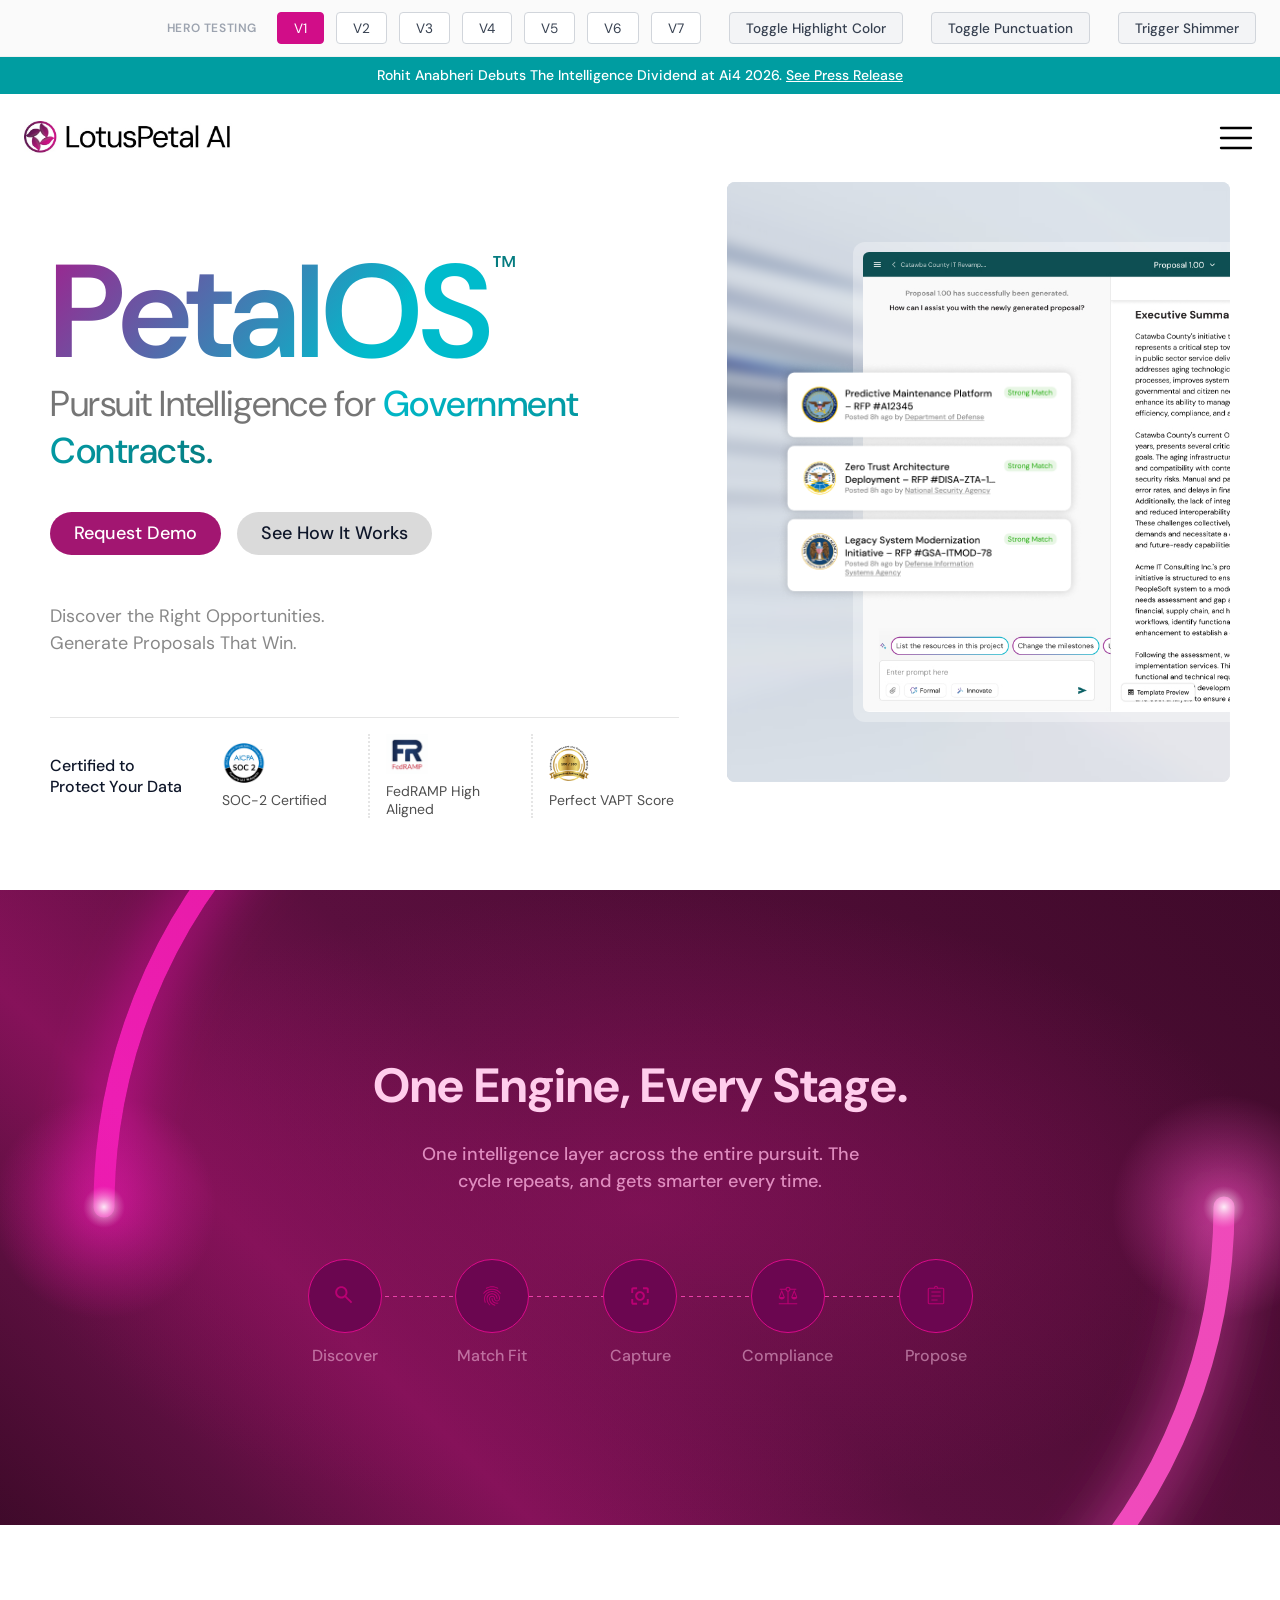
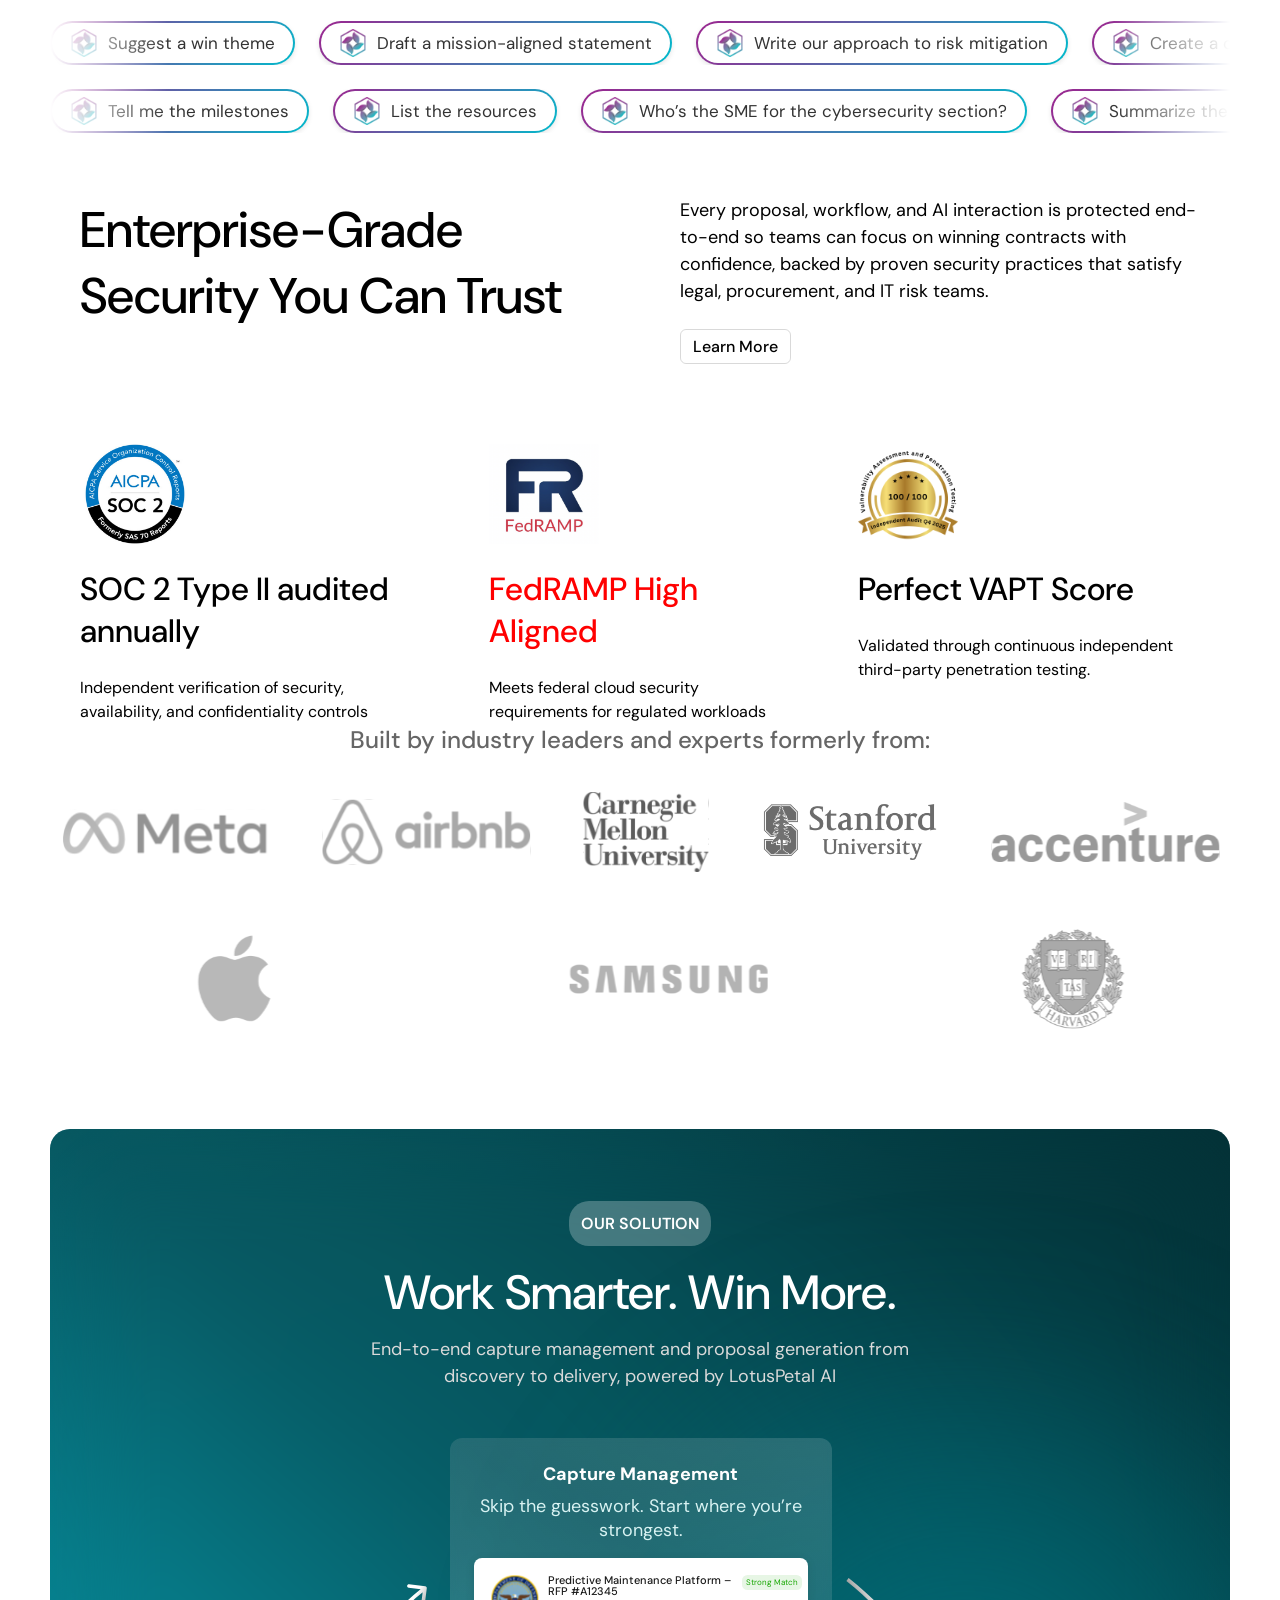
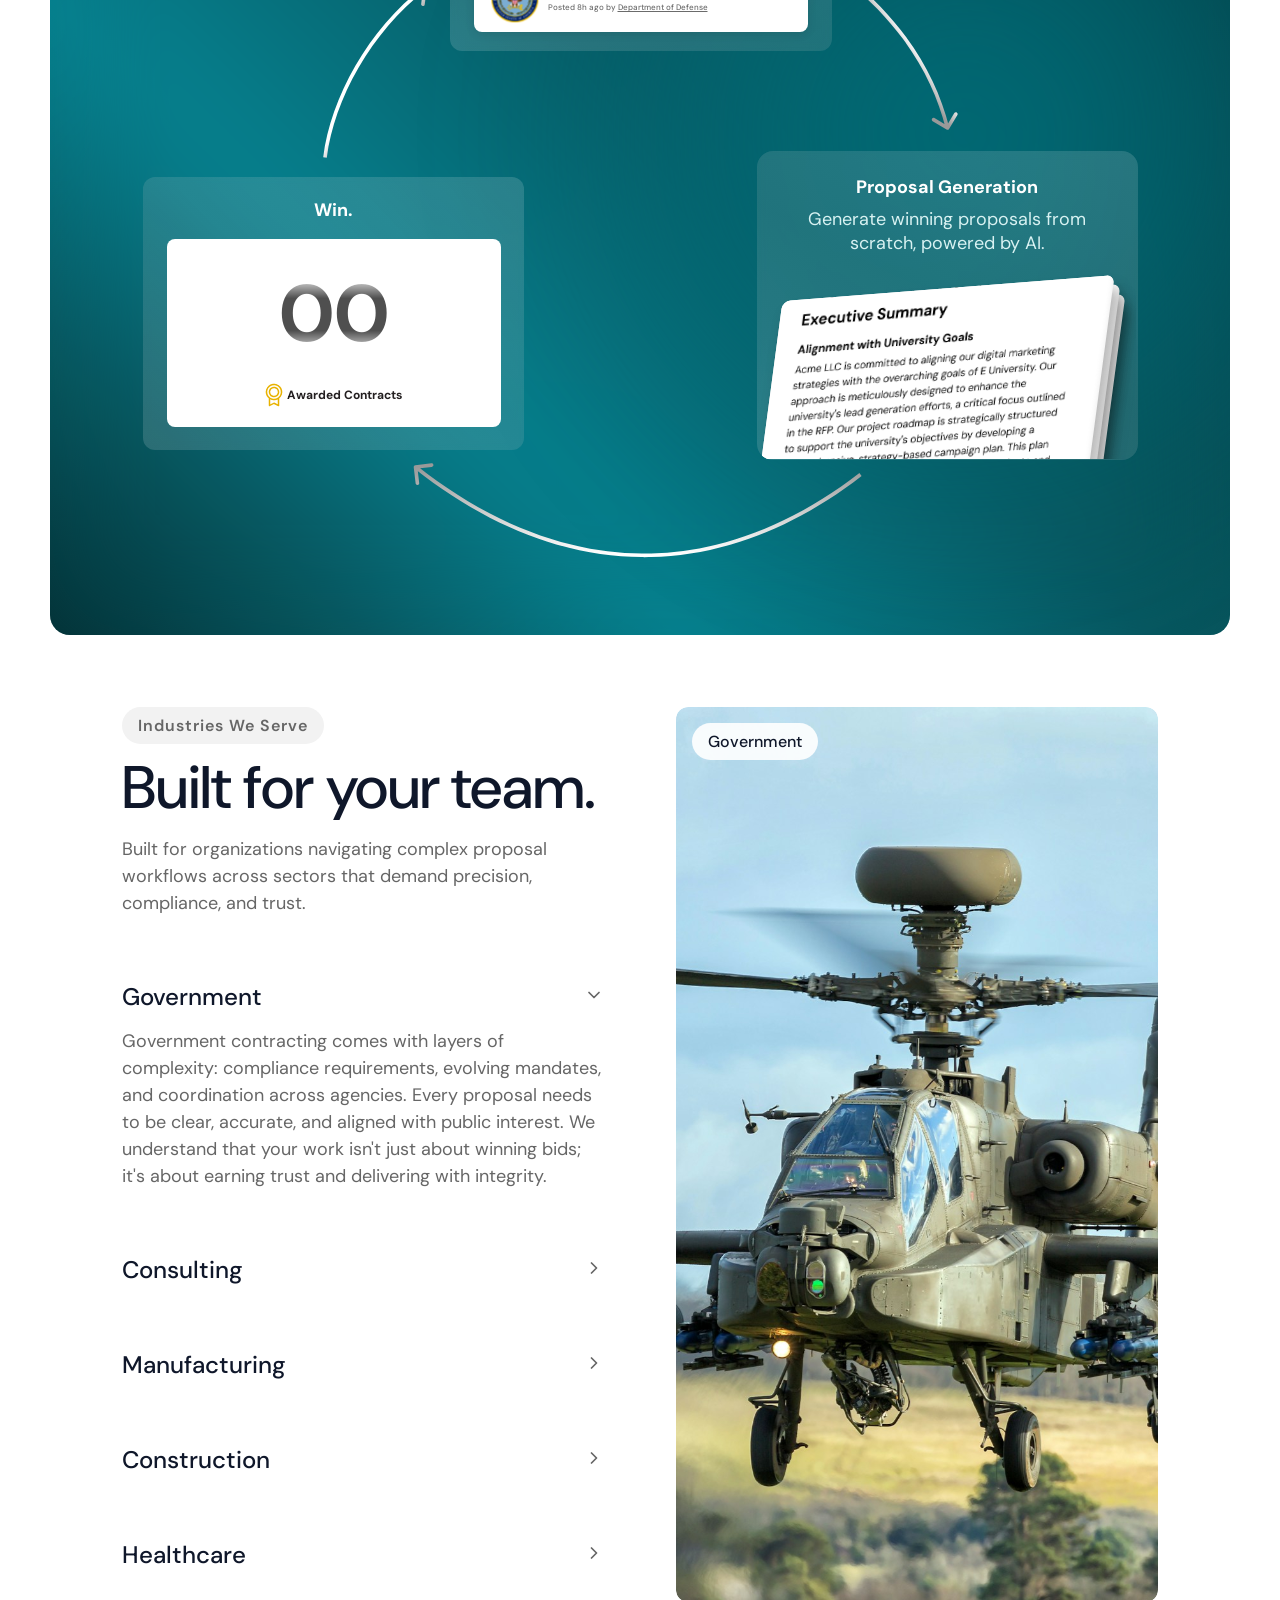
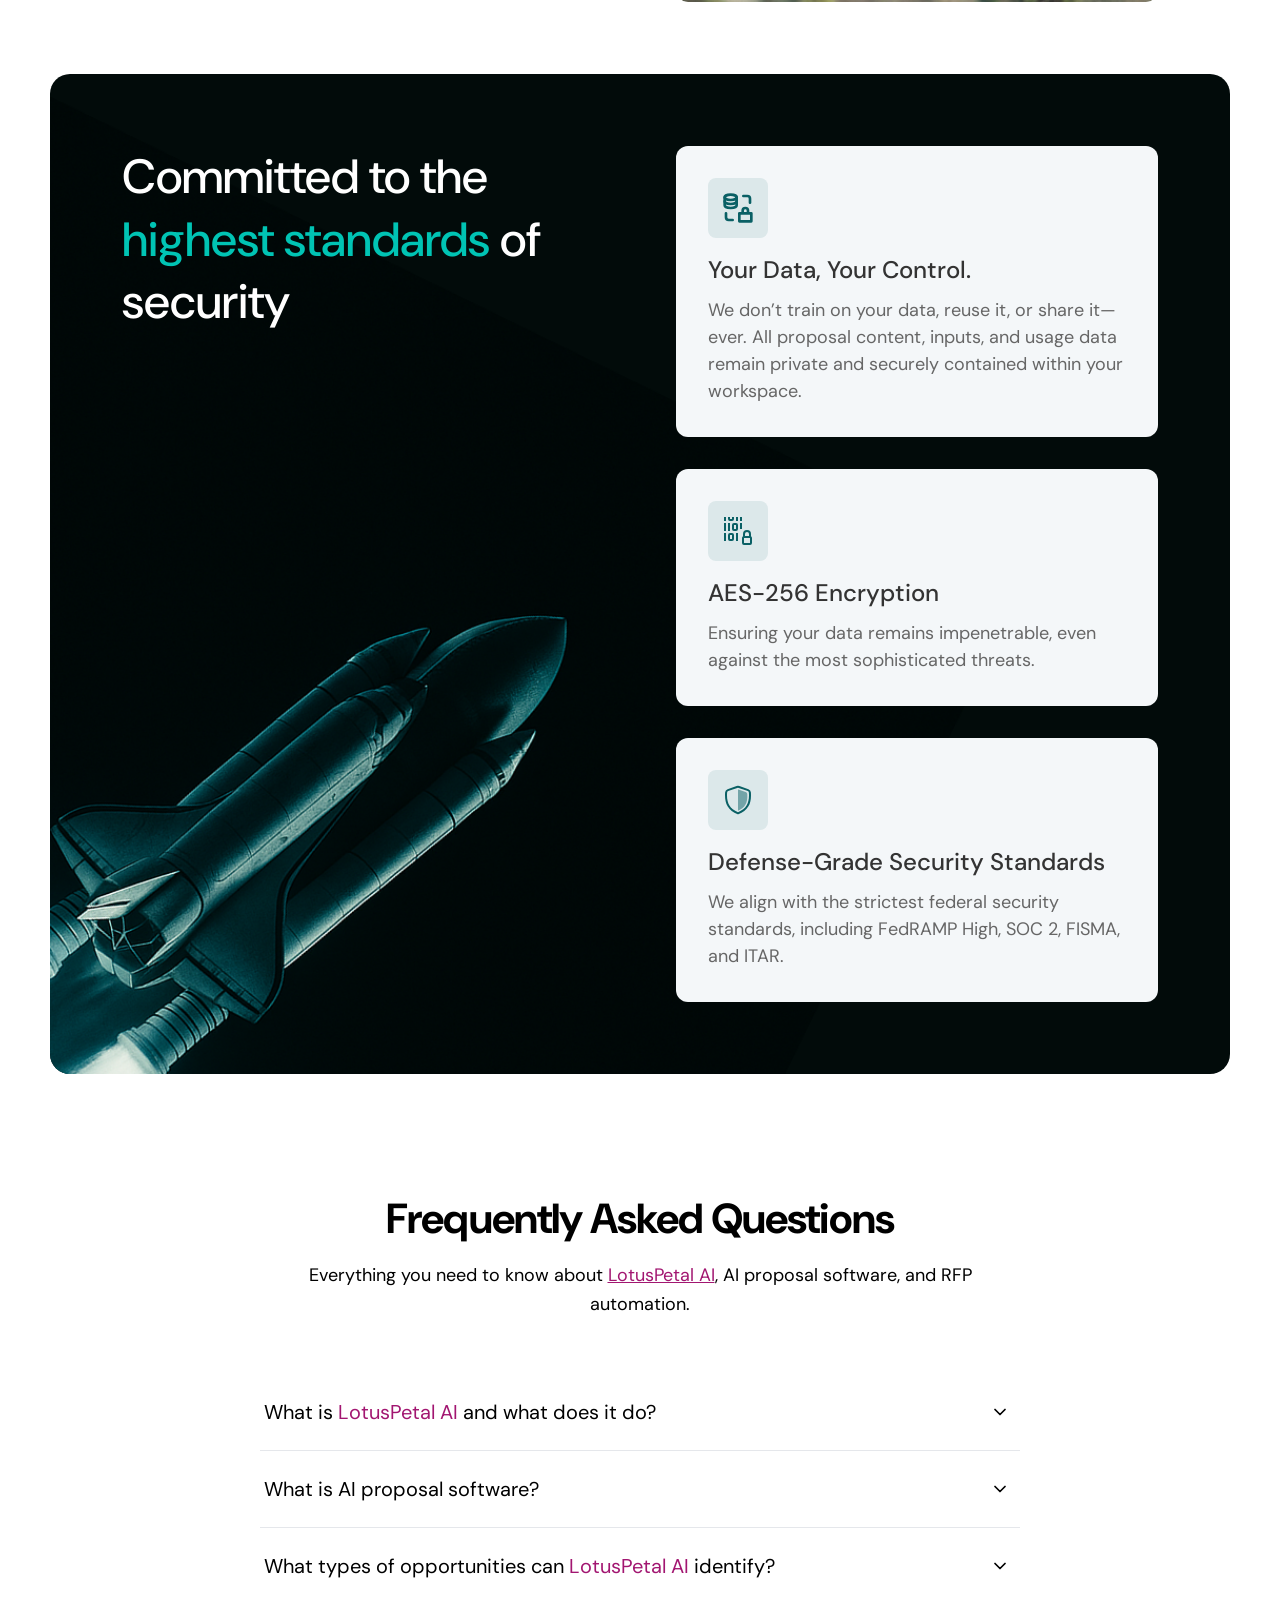
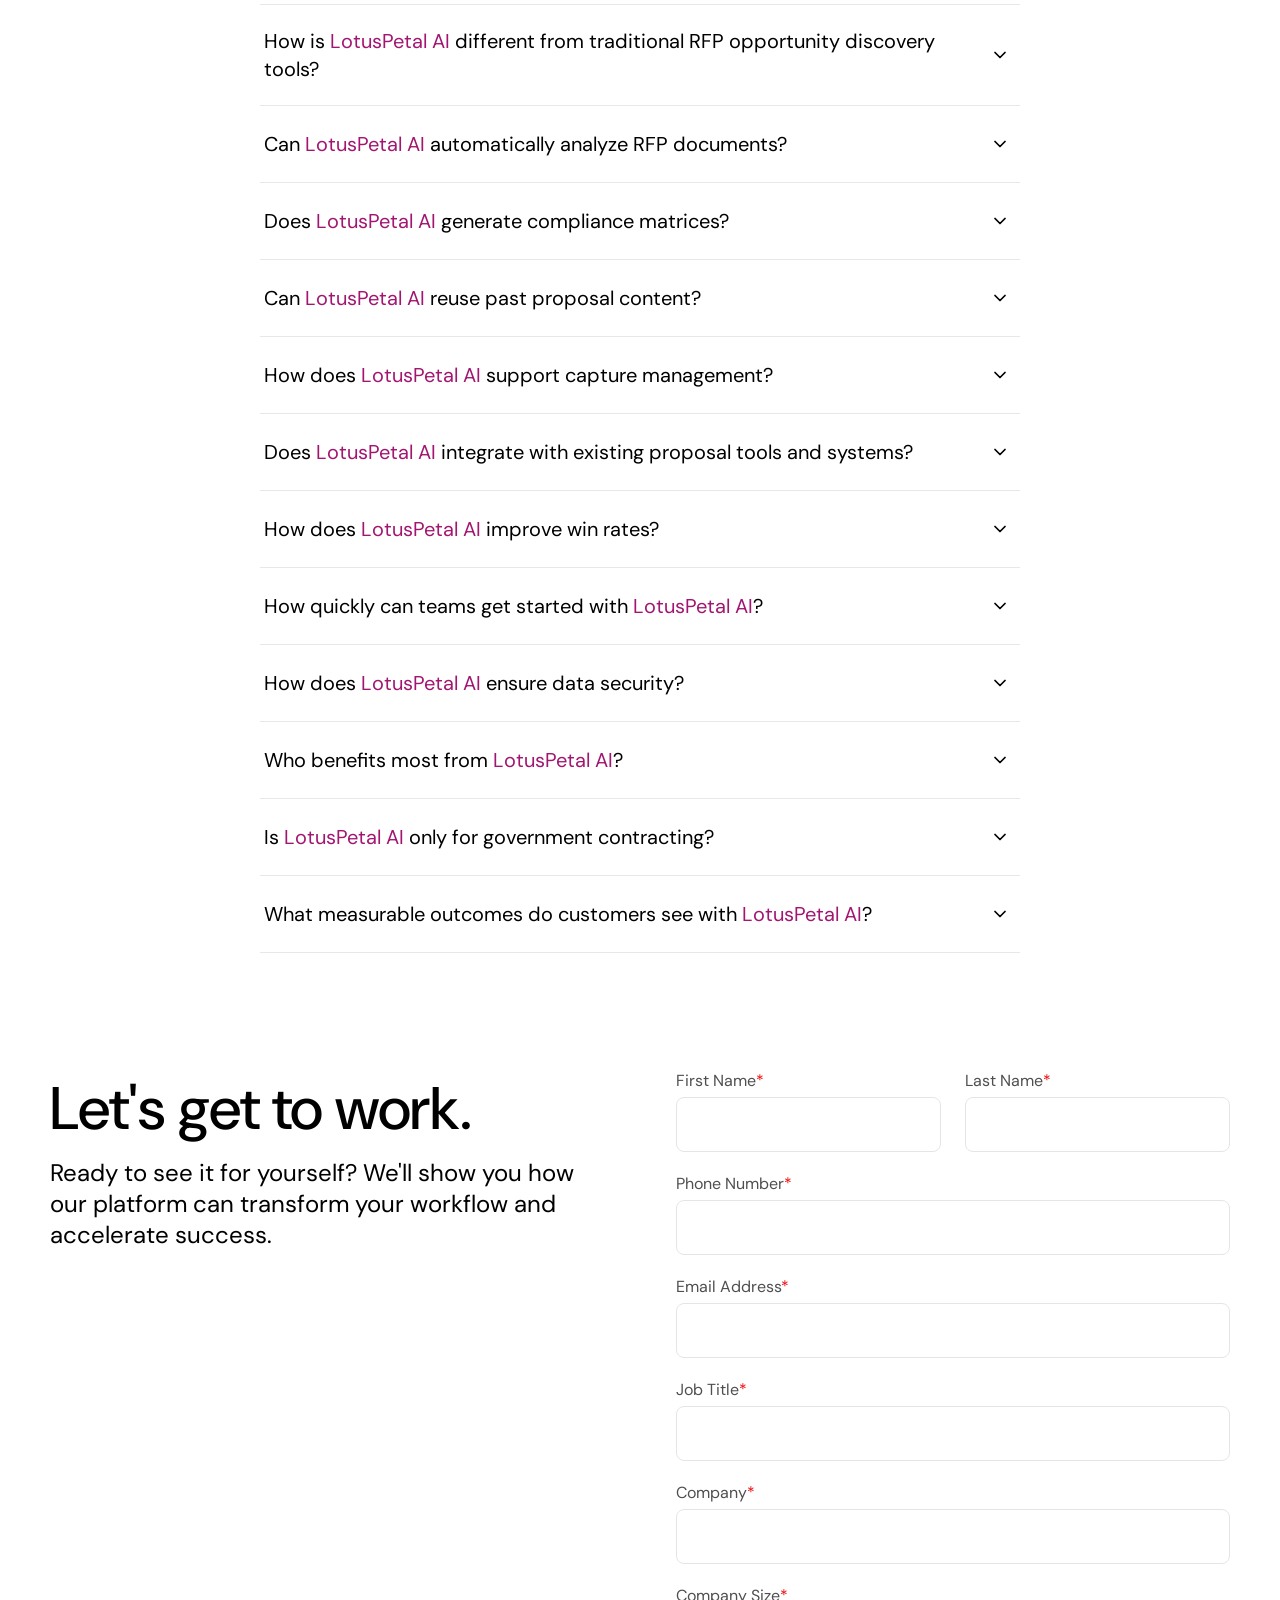
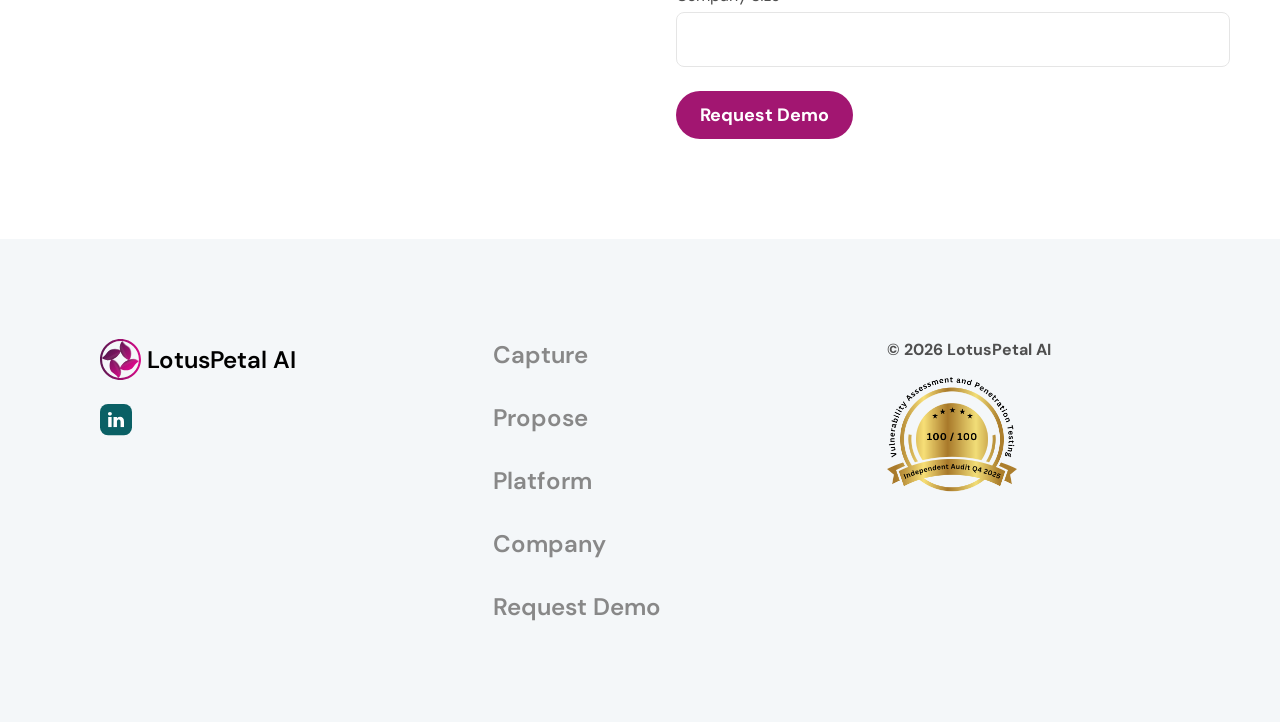
==== commit 20d5ce54: "Refine hero variant buttons, fix shimmer effects, and swap V6/V7 logic" ====
--- a/index.html
+++ b/index.html
@@ -79,6 +79,7 @@
         <button id="test-headline-7" class="test-btn" style="margin: 0; display: inline-flex; align-items: center; justify-content: center; height: 32px; font-size: 0.85rem; padding: 0 16px; border: 1px solid #d1d5db; background: #fff; color: #374151; border-radius: 4px; cursor: pointer; transition: all 0.2s ease;">V7</button>
         <button id="test-highlight-color" class="test-btn" style="margin: 0; margin-left: 16px; display: inline-flex; align-items: center; justify-content: center; height: 32px; font-size: 0.85rem; padding: 0 16px; border: 1px solid #d1d5db; background: #f3f4f6; color: #374151; border-radius: 4px; cursor: pointer; transition: all 0.2s ease; font-weight: 500;">Toggle Highlight Color</button>
         <button id="test-v3-punctuation" class="test-btn" style="margin: 0; margin-left: 16px; display: inline-flex; align-items: center; justify-content: center; height: 32px; font-size: 0.85rem; padding: 0 16px; border: 1px solid #d1d5db; background: #f3f4f6; color: #374151; border-radius: 4px; cursor: pointer; transition: all 0.2s ease; font-weight: 500;">Toggle Punctuation</button>
+        <button id="test-trigger-shimmer" class="test-btn" style="margin: 0; margin-left: 16px; display: inline-flex; align-items: center; justify-content: center; height: 32px; font-size: 0.85rem; padding: 0 16px; border: 1px solid #d1d5db; background: #f3f4f6; color: #374151; border-radius: 4px; cursor: pointer; transition: all 0.2s ease; font-weight: 500;">Trigger Shimmer</button>
       </header>
 
       <!-- Announcement Banner -->
@@ -214,6 +215,36 @@
                   animation: pulse-desc 3s ease-in-out infinite;
                   transform-origin: left center;
                 }
+                #hero-v2-desc.v7-impact {
+                  animation: slideDownFadeIn 1s ease forwards;
+                  animation-delay: 0.5s;
+                  opacity: 0;
+                  display: inline-block;
+                  background: linear-gradient(110deg, #4b5563 35%, #ff33b5 47%, #ffffff 50%, #ff33b5 53%, #4b5563 65%);
+                  background-size: 200% auto;
+                  background-position: 200% center;
+                  -webkit-background-clip: text;
+                  background-clip: text;
+                  color: transparent;
+                }
+                #hero-v2-desc.shimmer-active {
+                  animation: sweepShimmer 2.0s ease-in-out forwards !important;
+                }
+                #hero-v2-desc.shimmer-active .v2-highlight {
+                  -webkit-text-fill-color: transparent;
+                  background: none;
+                  color: inherit;
+                  background-clip: border-box;
+                  -webkit-background-clip: border-box;
+                }
+                @keyframes sweepShimmer {
+                  0% { background-position: 200% center; }
+                  100% { background-position: -200% center; }
+                }
+                @keyframes slideDownFadeIn {
+                  0% { opacity: 0; transform: translateY(-20px); }
+                  100% { opacity: 1; transform: translateY(0); }
+                }
                 @keyframes pulse-desc {
                   0% { opacity: 0.85; transform: scale(1); }
                   50% { opacity: 1; transform: scale(1.02); }
@@ -222,7 +253,7 @@
                 #hero-v1-desc, #hero-v2-desc {
                   transition: color 0.3s ease, font-size 0.3s ease;
                 }
-                .hero-cta:has(a:hover) ~ #hero-v1-desc, .hero-cta:has(a:hover) ~ #hero-v2-desc {
+                .hero-cta:has(a:hover) ~ #hero-v1-desc, .hero-cta:has(a:hover) ~ #hero-v2-desc:not(.v7-impact) {
                   background: linear-gradient(90deg, #D10D88 0%, #ff80d0 50%, #D10D88 100%);
                   background-size: 200% auto;
                   -webkit-background-clip: text;
@@ -1481,6 +1512,8 @@
     const heroV5 = document.getElementById('hero-v5');
     const heroV6 = document.getElementById('hero-v6');
     const heroV7 = document.getElementById('hero-v7');
+    let shimmerTimeout;
+    const btnTriggerShimmer = document.getElementById('test-trigger-shimmer');
     const heroV1Desc = document.getElementById('hero-v1-desc');
     const heroV2Desc = document.getElementById('hero-v2-desc');
     const heroTrustBadges = document.querySelector('.hero-trust-badges');
@@ -1489,6 +1522,7 @@
 
     const petalosModuleTitle = document.querySelector('.petalos-title');
     const petalosLifecycleSection = document.getElementById('petalos-lifecycle');
+    const heroPrimaryBtn = document.getElementById('hero-primary-btn');
     const heroSecondaryBtn = document.getElementById('hero-secondary-btn');
 
     function resetHeroTestingBtns() {
@@ -1503,7 +1537,10 @@
       });
       document.querySelectorAll('p[id^="hero-v"][id$="-desc"]').forEach(desc => {
         desc.style.display = 'none';
-        desc.classList.remove('v6-impact');
+        desc.style.opacity = '';
+        desc.style.transform = '';
+        desc.style.animation = '';
+        desc.classList.remove('v6-impact', 'v7-impact', 'shimmer-active');
       });
       if (heroTrustBadges) {
         heroTrustBadges.style.opacity = '1';
@@ -1520,6 +1557,9 @@
       if (petalosLifecycleSection) {
         petalosLifecycleSection.style.paddingTop = '';
         petalosLifecycleSection.style.paddingBottom = '';
+      }
+      if (heroPrimaryBtn) {
+        heroPrimaryBtn.innerText = 'Request Demo';
       }
       if (heroSecondaryBtn) {
         heroSecondaryBtn.innerText = 'See How It Works';
@@ -1658,8 +1698,11 @@
         btnV5.style.color = '#fff';
       }
       
+      if (heroPrimaryBtn) {
+        heroPrimaryBtn.innerText = 'Find Me My Opportunities';
+      }
       if (heroSecondaryBtn) {
-        heroSecondaryBtn.innerText = 'Find Me My Opportunities';
+        heroSecondaryBtn.innerText = 'Show Me How it Works';
       }
     }
 
@@ -1668,7 +1711,18 @@
       if (heroV6) heroV6.style.display = 'block';
       if (heroV2Desc) {
         heroV2Desc.style.display = 'block';
-        heroV2Desc.classList.add('v6-impact');
+        heroV2Desc.classList.add('v7-impact');
+        setTimeout(() => {
+          if (heroV2Desc.classList.contains('v7-impact')) {
+             heroV2Desc.style.opacity = '1';
+             heroV2Desc.style.transform = 'translateY(0)';
+             heroV2Desc.style.animation = 'none';
+             
+             clearTimeout(shimmerTimeout);
+             heroV2Desc.classList.add('shimmer-active');
+             shimmerTimeout = setTimeout(() => { heroV2Desc.classList.remove('shimmer-active'); }, 2200);
+          }
+        }, 1500);
       }
 
       if (heroTrustBadges) {
@@ -1688,15 +1742,21 @@
         btnV6.style.color = '#fff';
       }
       
+      if (heroPrimaryBtn) {
+        heroPrimaryBtn.innerText = 'Find Me My Opportunities';
+      }
       if (heroSecondaryBtn) {
-        heroSecondaryBtn.innerText = 'Find Me My Opportunities';
+        heroSecondaryBtn.innerText = 'Show Me How it Works';
       }
     }
 
     function activateV7() {
       resetHeroTestingBtns();
       if (heroV7) heroV7.style.display = 'block';
-      if (heroV2Desc) heroV2Desc.style.display = 'block';
+      if (heroV2Desc) {
+        heroV2Desc.style.display = 'block';
+        heroV2Desc.classList.add('v6-impact');
+      }
 
       if (heroTrustBadges) {
         heroTrustBadges.style.opacity = '0.5';
@@ -1715,8 +1775,11 @@
         btnV7.style.color = '#fff';
       }
       
+      if (heroPrimaryBtn) {
+        heroPrimaryBtn.innerText = 'Find Me My Opportunities';
+      }
       if (heroSecondaryBtn) {
-        heroSecondaryBtn.innerText = 'Find Me My Opportunities';
+        heroSecondaryBtn.innerText = 'Show Me How it Works';
       }
     }
 
@@ -1738,6 +1801,30 @@
     }
     if (btnV6) {
       btnV6.addEventListener('click', activateV6);
+    }
+    if (btnV7) {
+      btnV7.addEventListener('click', activateV7);
+    }
+    if (btnV8) {
+      btnV8.addEventListener('click', activateV8);
+    }
+    if (btnTriggerShimmer) {
+      btnTriggerShimmer.addEventListener('click', () => {
+        if (!heroV2Desc.classList.contains('v7-impact')) {
+           activateV6();
+           return;
+        }
+        if (heroV2Desc) {
+          clearTimeout(shimmerTimeout);
+          heroV2Desc.classList.remove('shimmer-active');
+          requestAnimationFrame(() => {
+            requestAnimationFrame(() => {
+              heroV2Desc.classList.add('shimmer-active');
+              shimmerTimeout = setTimeout(() => { heroV2Desc.classList.remove('shimmer-active'); }, 2200);
+            });
+          });
+        }
+      });
     }
     if (btnV7) {
       btnV7.addEventListener('click', activateV7);
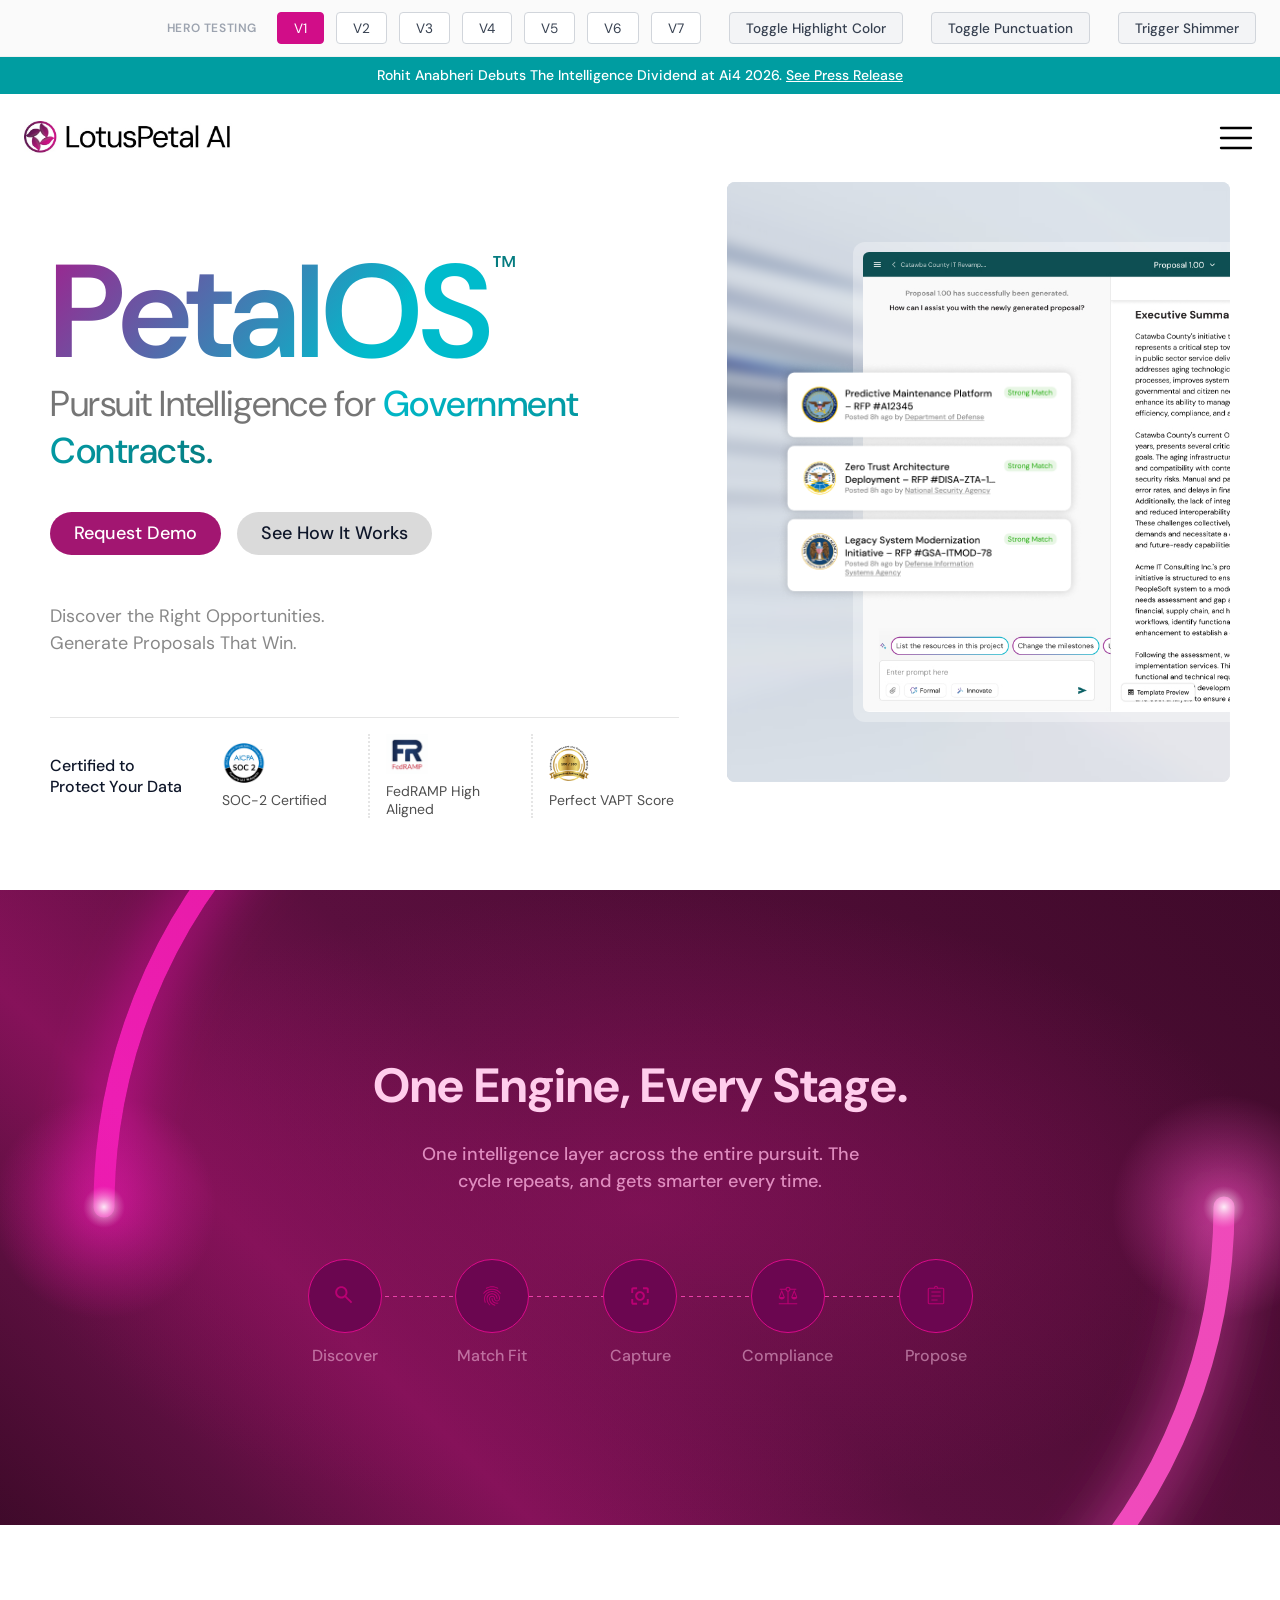
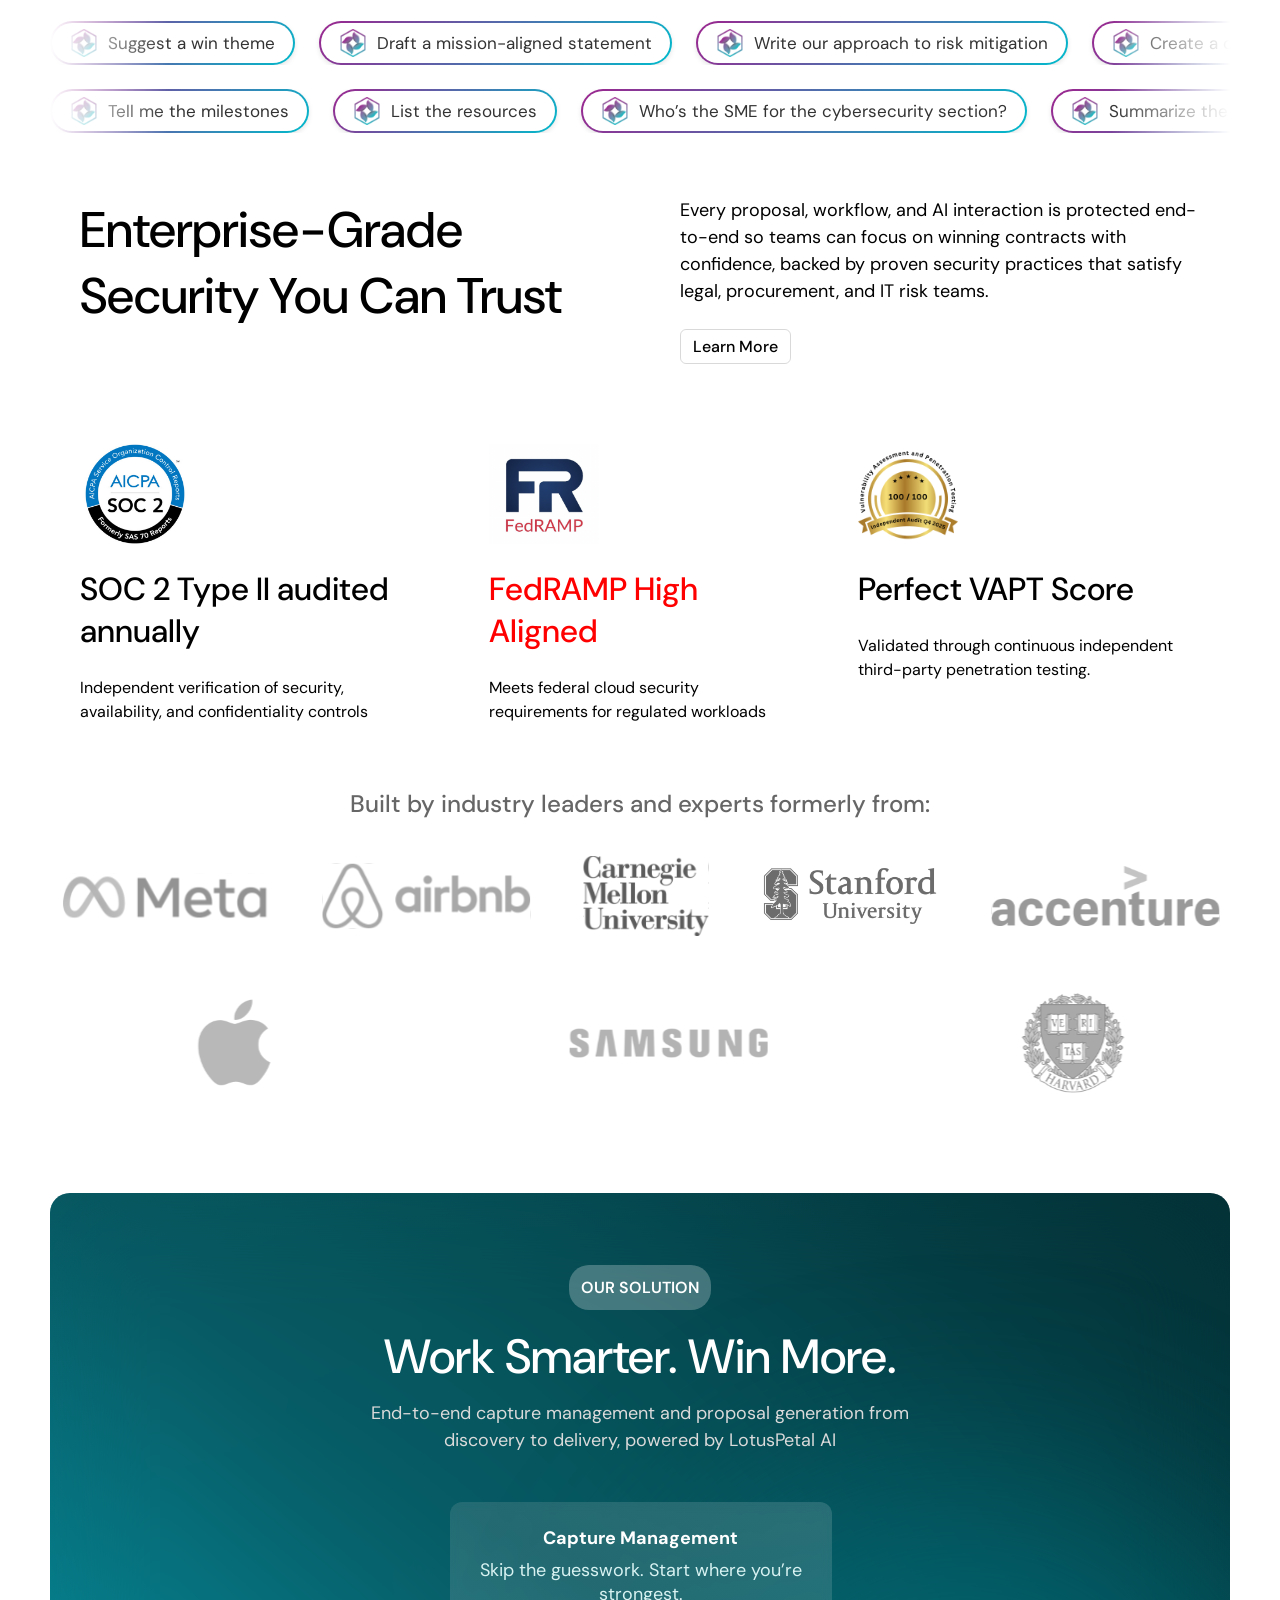
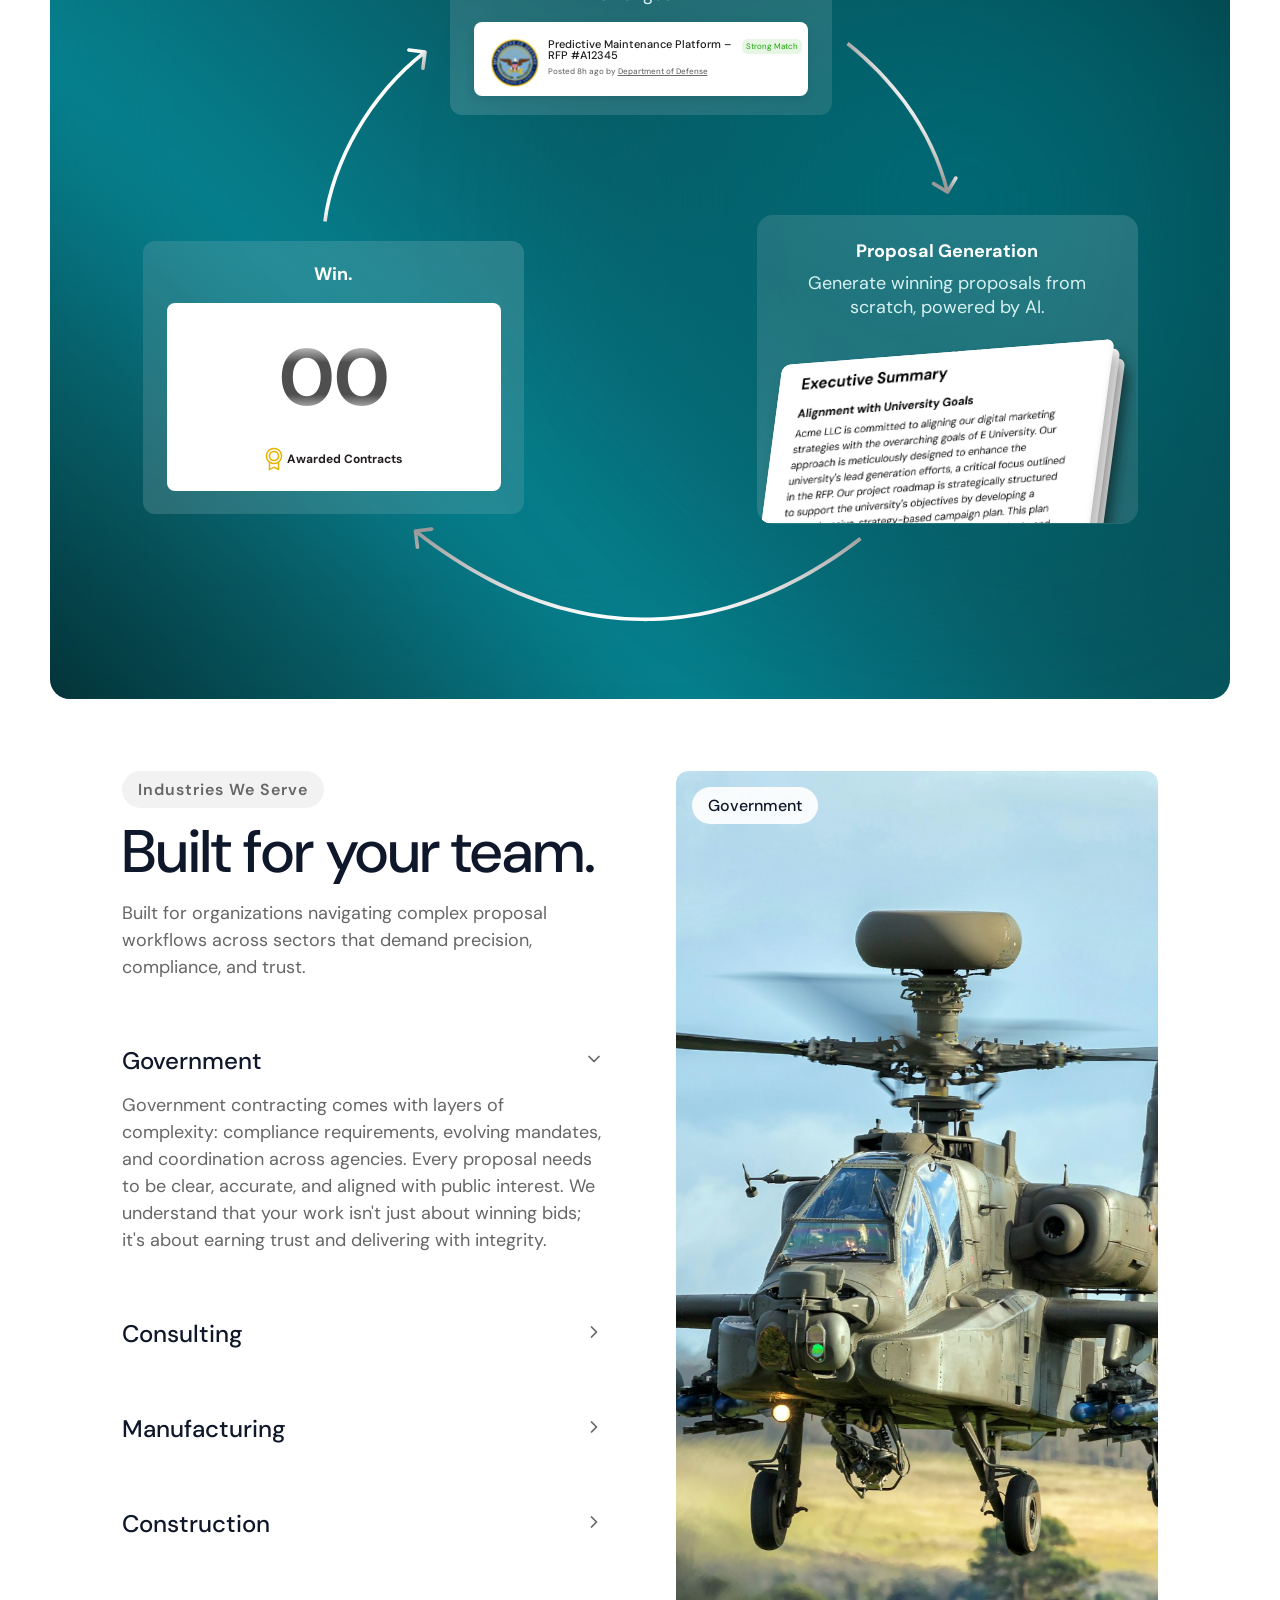
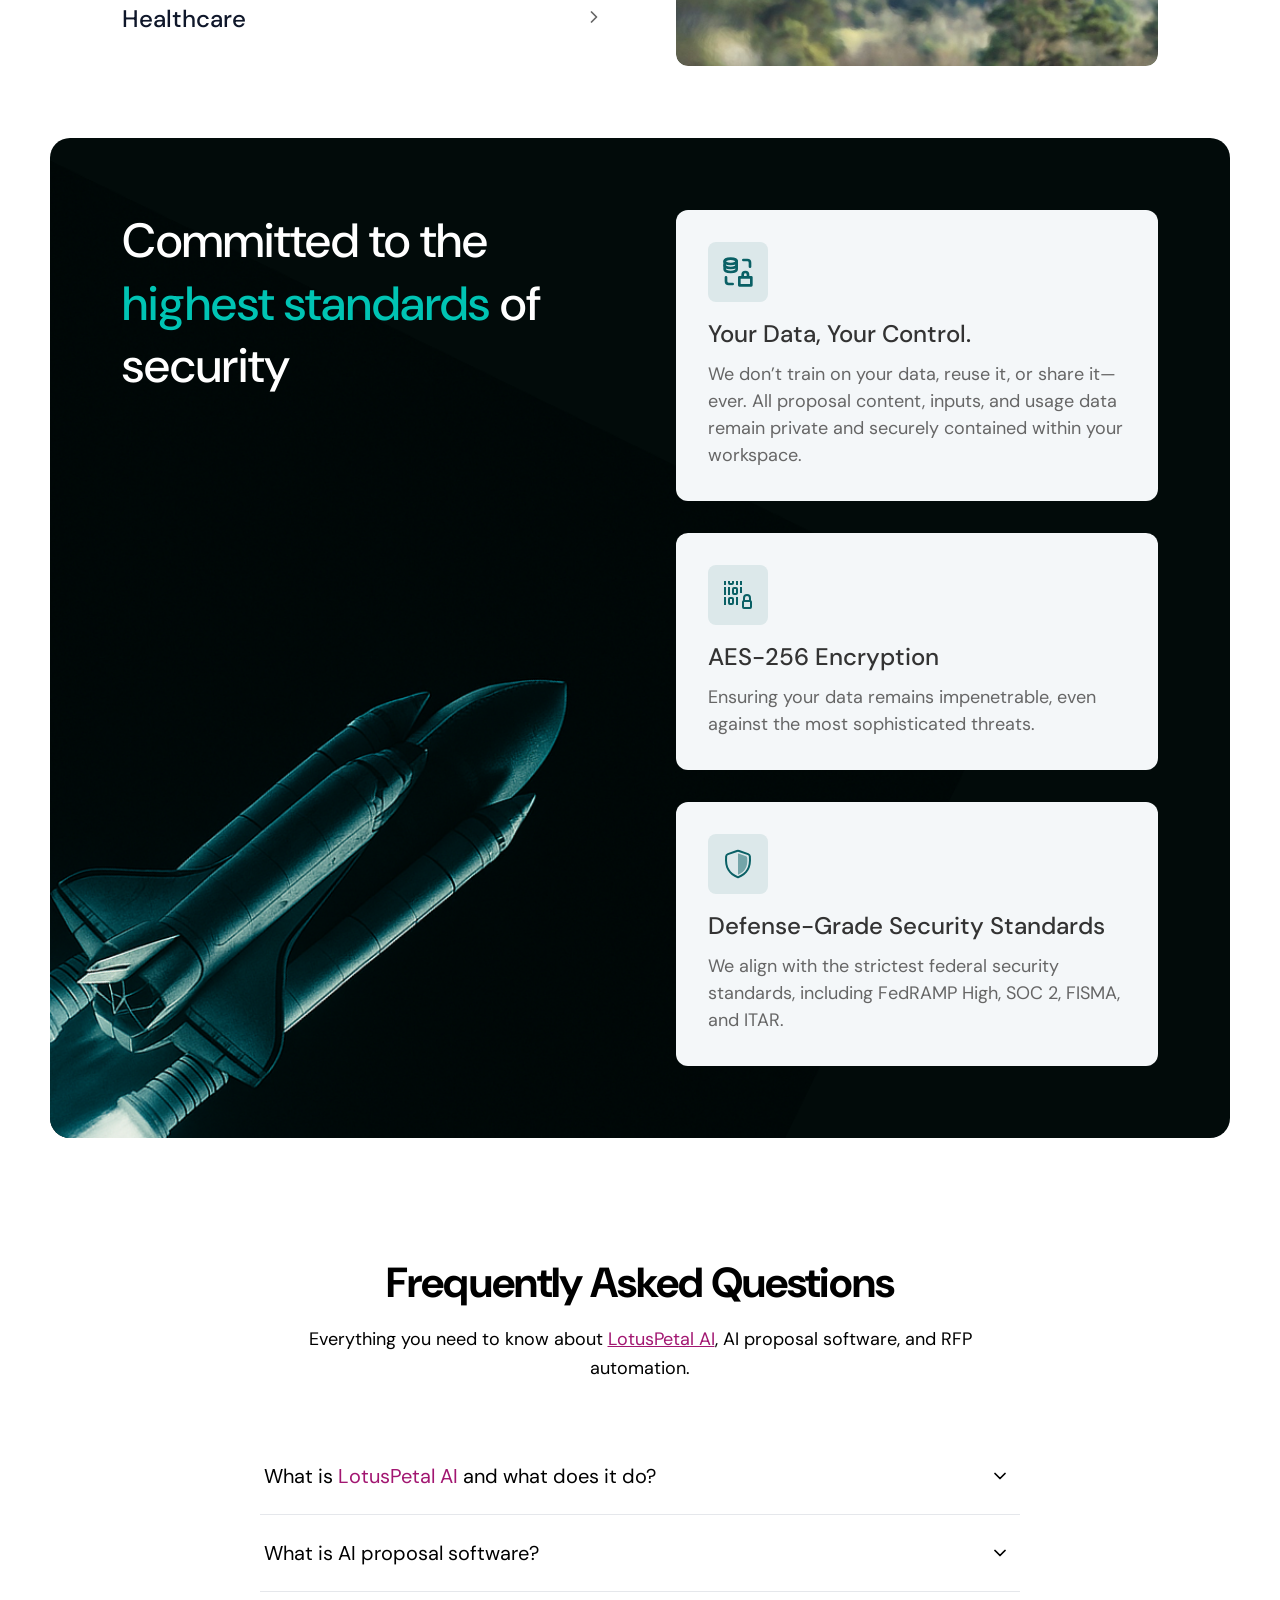
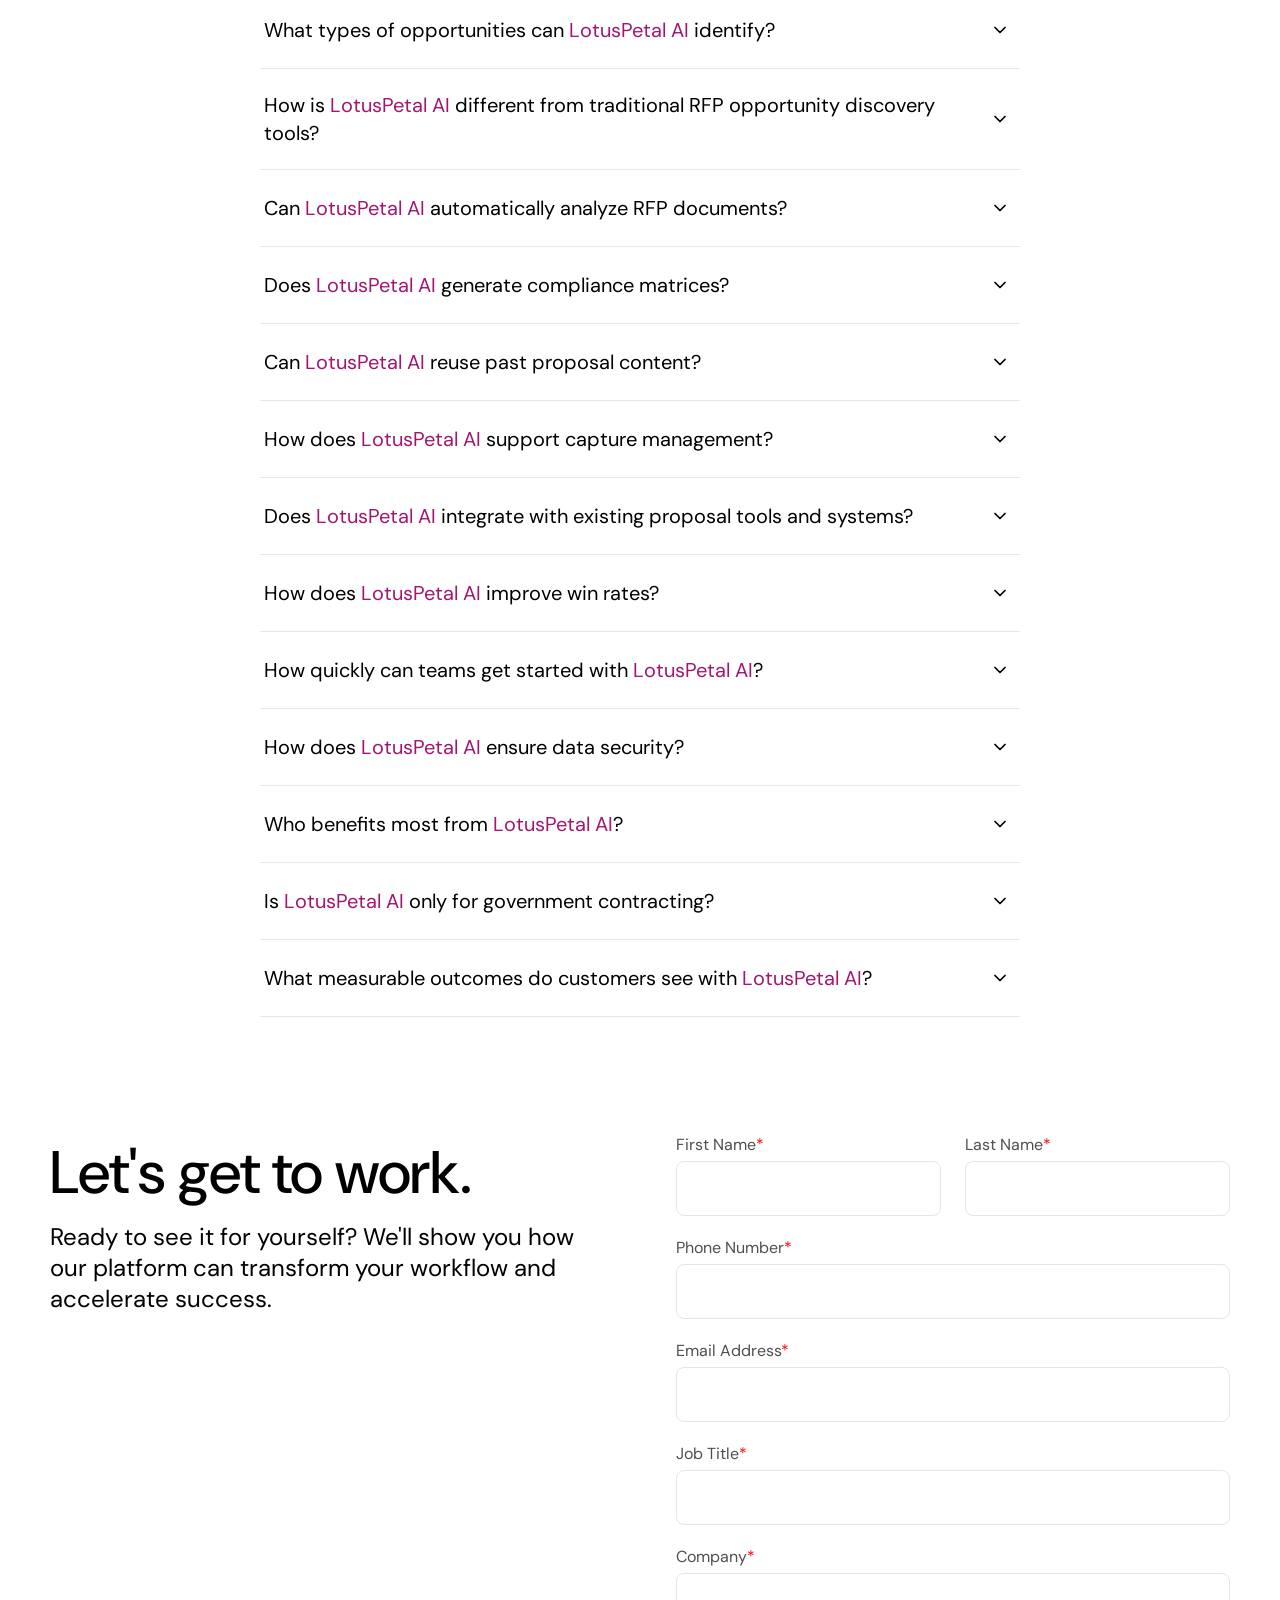
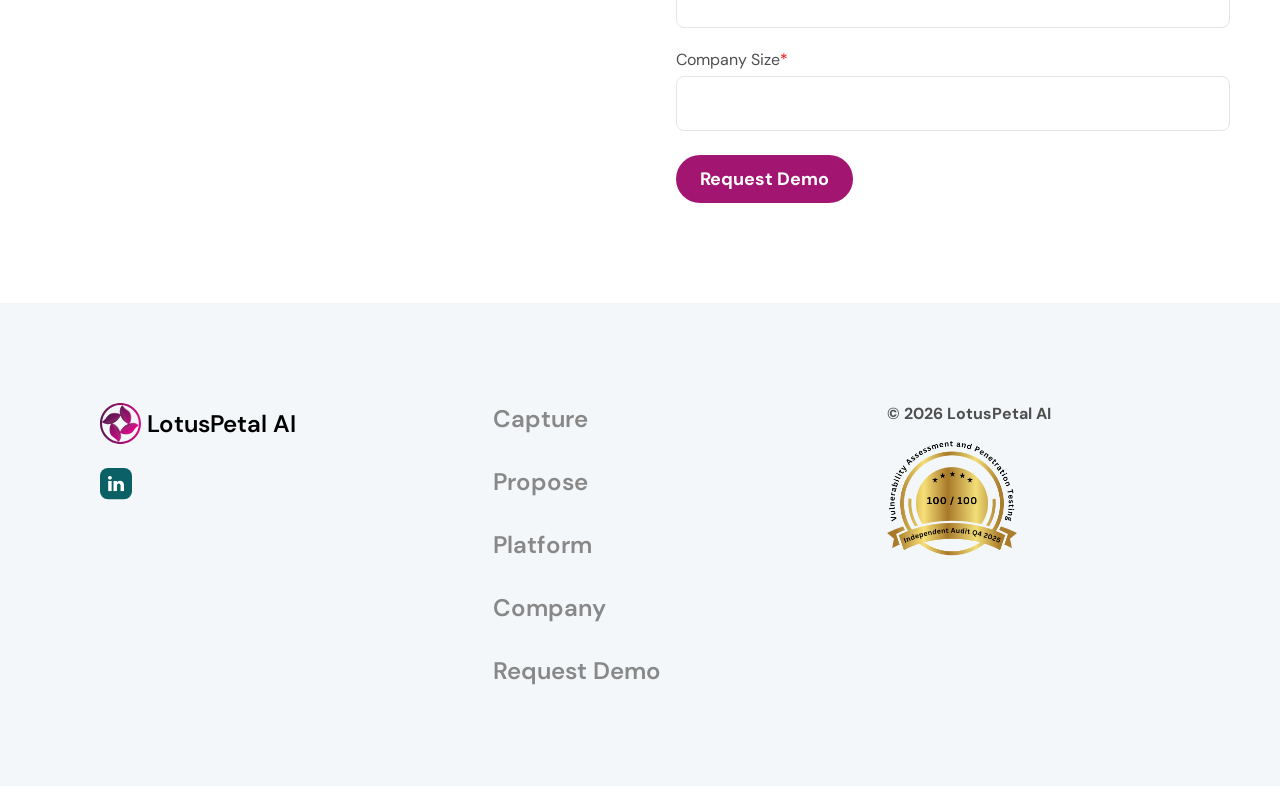
==== commit 17bb975f: "Add V6 PetalOS observer animations and PetalOS documentation" ====
--- a/index.html
+++ b/index.html
@@ -1416,10 +1416,14 @@
     let petalosAutoplayInterval = null;
     let petalosCurrentIndex = -1;
 
-    function setPetalosState(index, updateProgressWidth = true) {
+    function setPetalosState(index, updateProgressWidth = true, expandDetails = true) {
         petalosCurrentIndex = index;
         
-        petalosDetailsContainer.classList.add('open');
+        if (expandDetails) {
+            petalosDetailsContainer.classList.add('open');
+        } else {
+            petalosDetailsContainer.classList.remove('open');
+        }
 
         petalosNodes.forEach((node, i) => {
             if (i <= index) {
@@ -1448,14 +1452,19 @@
         }
     }
 
+    let petalosObserver = null;
+    let userInteractedWithPetalos = false;
+
     petalosNodes.forEach((node, index) => {
         node.addEventListener('click', () => {
+            userInteractedWithPetalos = true;
             stopPetalosAutoplay();
             setPetalosState(index);
         });
     });
 
     btnStart.addEventListener('click', () => {
+        userInteractedWithPetalos = true;
         stopPetalosAutoplay();
         setPetalosState(0, false);
         petalosProgress.style.width = '0%';
@@ -1464,6 +1473,7 @@
     });
 
     btnFinish.addEventListener('click', () => {
+        userInteractedWithPetalos = true;
         stopPetalosAutoplay();
         setPetalosState(petalosNodes.length - 1, false);
         petalosProgress.style.width = '100%';
@@ -1479,12 +1489,13 @@
     }
 
     btnAutoplay.addEventListener('click', () => {
+        userInteractedWithPetalos = true;
         if (petalosAutoplayInterval) {
             stopPetalosAutoplay();
         } else {
             btnAutoplay.innerHTML = '<svg width="24" height="24" viewBox="0 0 24 24" fill="currentColor" stroke="none"><rect x="6" y="4" width="4" height="16"></rect><rect x="14" y="4" width="4" height="16"></rect></svg>';
             if (petalosCurrentIndex === petalosNodes.length - 1 || petalosCurrentIndex === -1) {
-              setPetalosState(0);
+              setPetalosState(0, true, false);
             }
             petalosAutoplayInterval = setInterval(() => {
                 let nextIndex = petalosCurrentIndex + 1;
@@ -1492,7 +1503,7 @@
                     stopPetalosAutoplay();
                     return;
                 }
-                setPetalosState(nextIndex);
+                setPetalosState(nextIndex, true, false);
             }, 1500);
         }
     });
@@ -1550,6 +1561,11 @@
         window.removeEventListener('scroll', v1ScrollListener);
         v1ScrollListener = null;
       }
+      if (petalosObserver) {
+        petalosObserver.disconnect();
+        petalosObserver = null;
+      }
+      stopPetalosAutoplay();
       if (petalosModuleTitle) {
         petalosModuleTitle.style.display = '';
         petalosModuleTitle.style.visibility = '';
@@ -1734,6 +1750,43 @@
           heroTrustBadges.style.filter = `grayscale(${100 - 100 * ratio}%)`;
         };
         window.addEventListener('scroll', v1ScrollListener);
+      }
+      
+      const nodesContainer = document.querySelector('.petalos-nodes');
+      if (nodesContainer && !userInteractedWithPetalos) {
+        petalosObserver = new IntersectionObserver((entries) => {
+          entries.forEach(entry => {
+            if (userInteractedWithPetalos) return;
+
+            // When completely out of view (threshold 0)
+            if (entry.intersectionRatio <= 0.1) {
+              if (petalosAutoplayInterval) {
+                stopPetalosAutoplay();
+                setPetalosState(0, true, false); // Reset to beginning unexpanded
+              }
+            } 
+            // When prominently in view (threshold 0.8)
+            else if (entry.intersectionRatio >= 0.8) {
+              if (!petalosAutoplayInterval) {
+                setPetalosState(0, true, false);
+                btnAutoplay.innerHTML = '<svg width="24" height="24" viewBox="0 0 24 24" fill="currentColor" stroke="none"><rect x="6" y="4" width="4" height="16"></rect><rect x="14" y="4" width="4" height="16"></rect></svg>';
+                petalosAutoplayInterval = setInterval(() => {
+                  if (userInteractedWithPetalos) {
+                    stopPetalosAutoplay();
+                    return;
+                  }
+                  let nextIndex = petalosCurrentIndex + 1;
+                  if (nextIndex >= petalosNodes.length) {
+                    stopPetalosAutoplay();
+                    return;
+                  }
+                  setPetalosState(nextIndex, true, false);
+                }, 1000);
+              }
+            }
+          });
+        }, { threshold: [0, 0.8] });
+        petalosObserver.observe(nodesContainer);
       }
 
       if (btnV6) {
--- a/assets/index.css
+++ b/assets/index.css
@@ -1327,7 +1327,7 @@
 ._trusted-section_23nsp_4 {
   width: 100%;
   height: fit-content;
-  margin: 0 auto;
+  margin: 64px auto 0 auto;
   text-align: center;
   gap: var(--space-lg);
   display: flex;
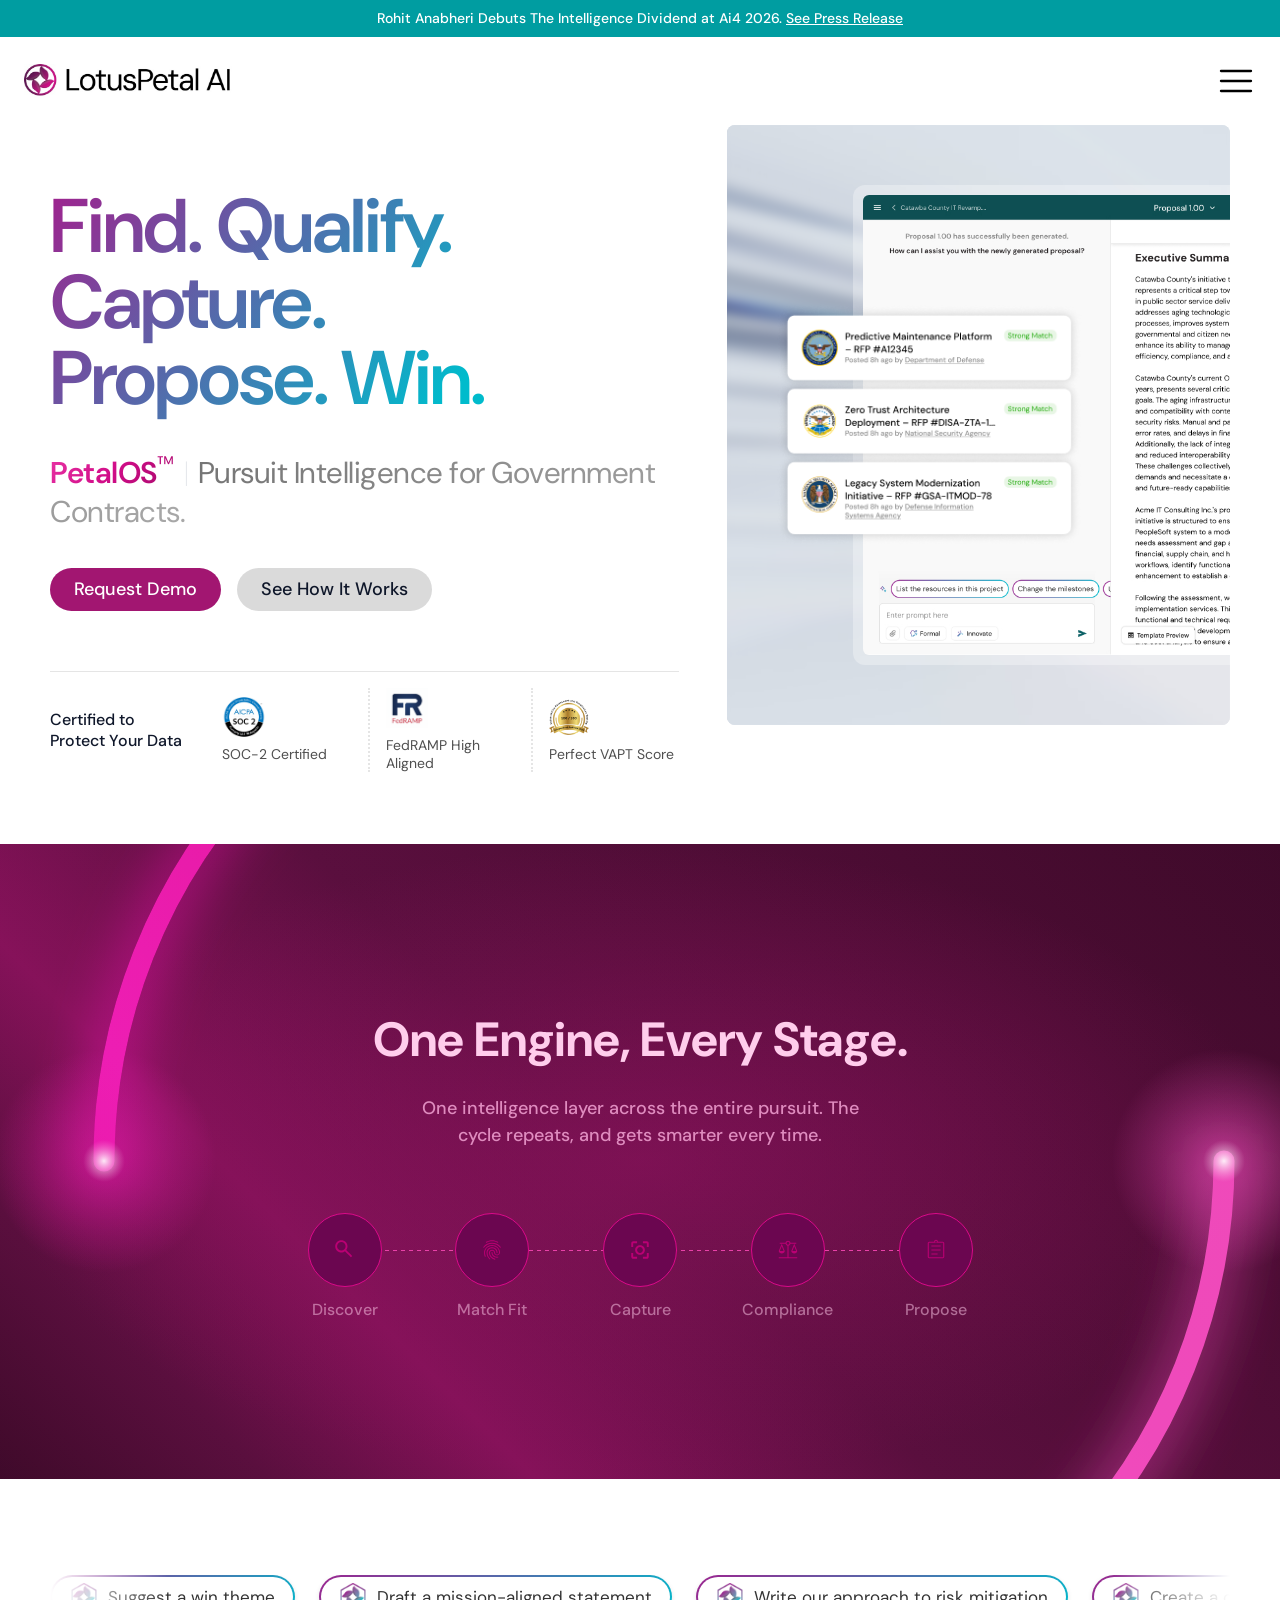
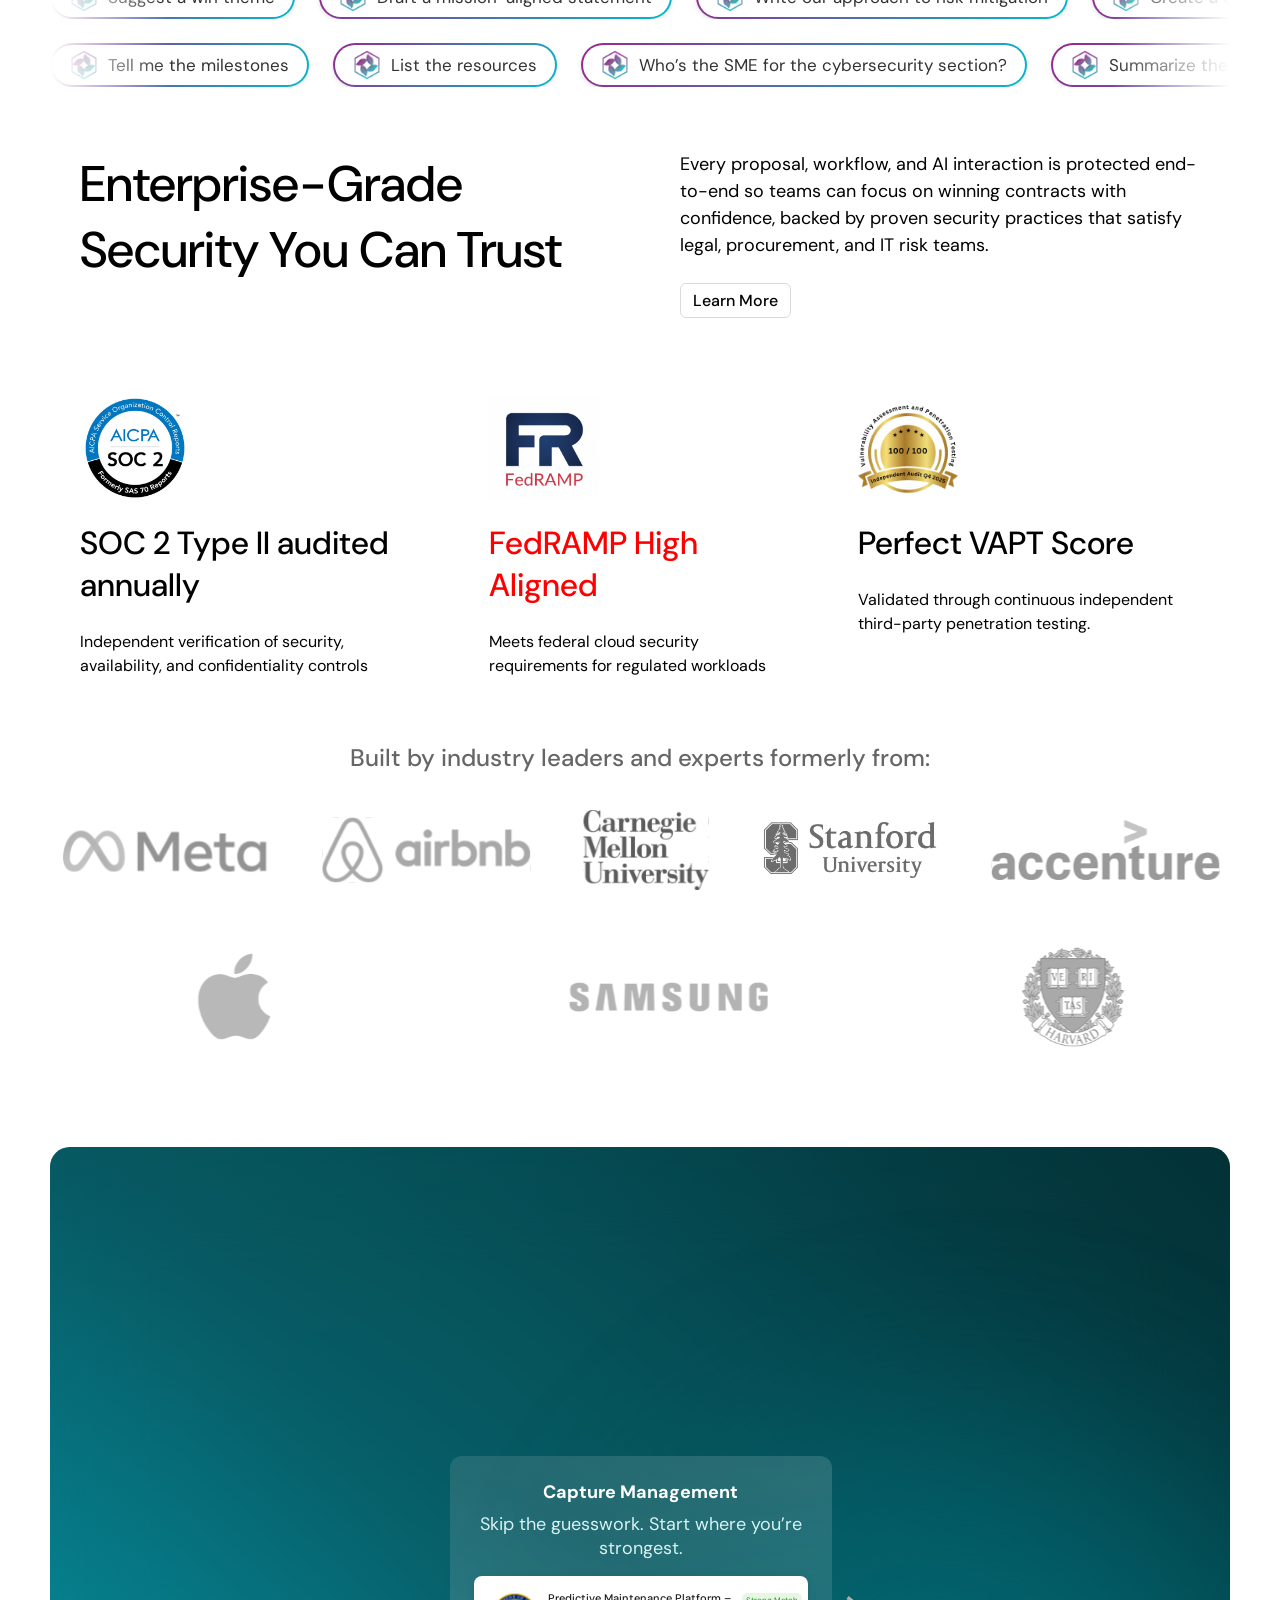
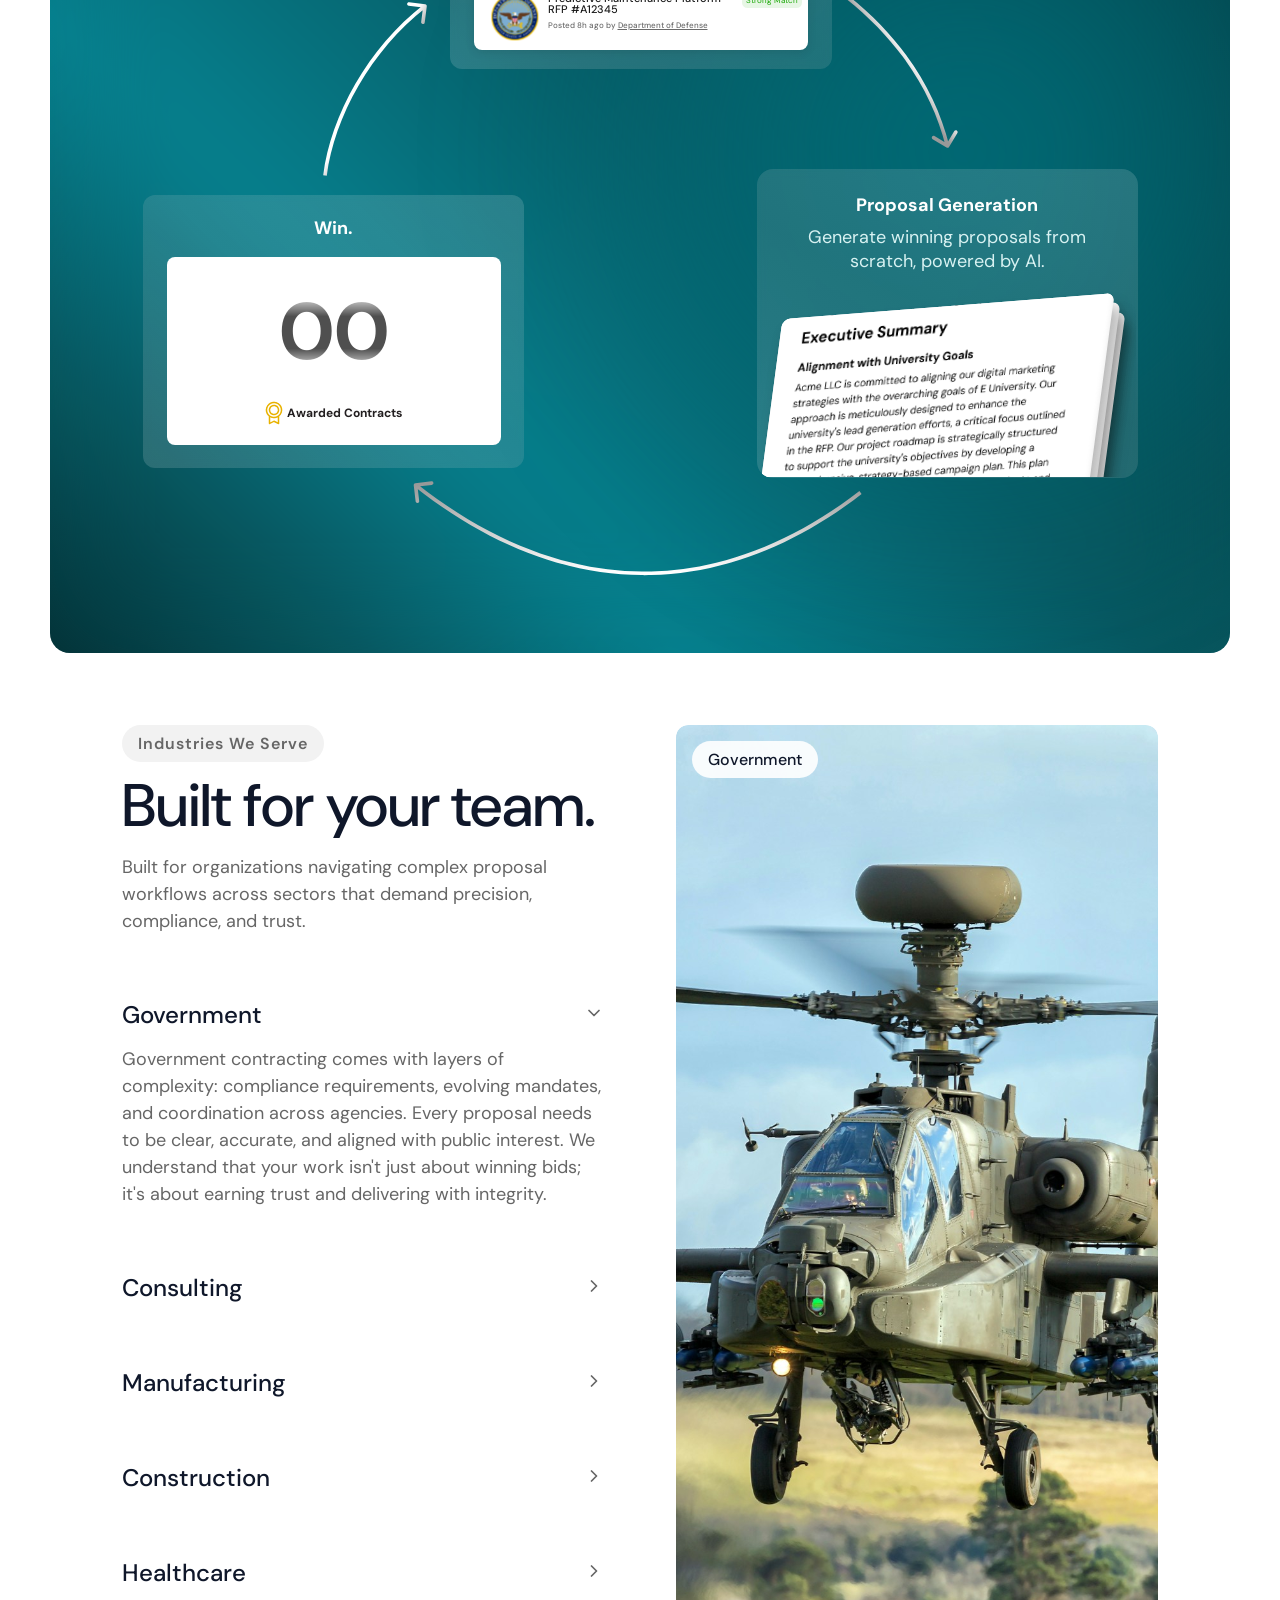
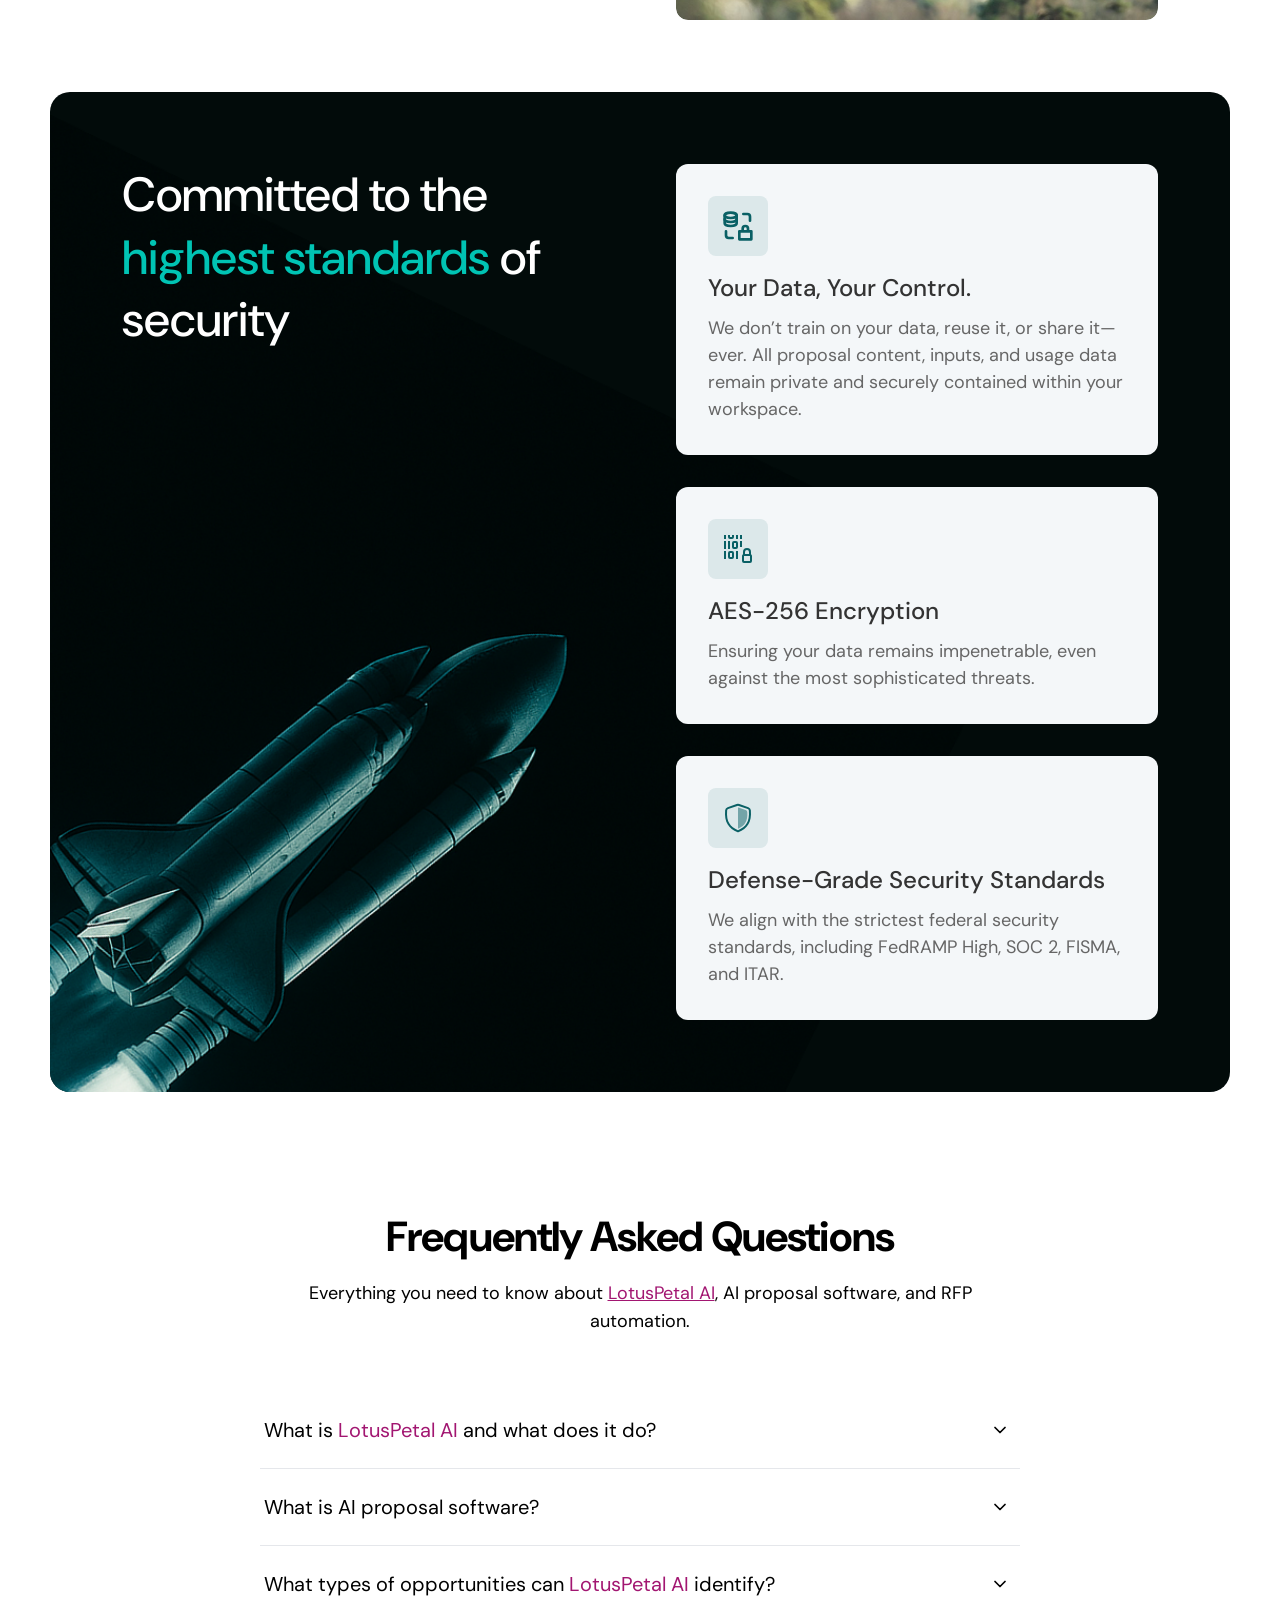
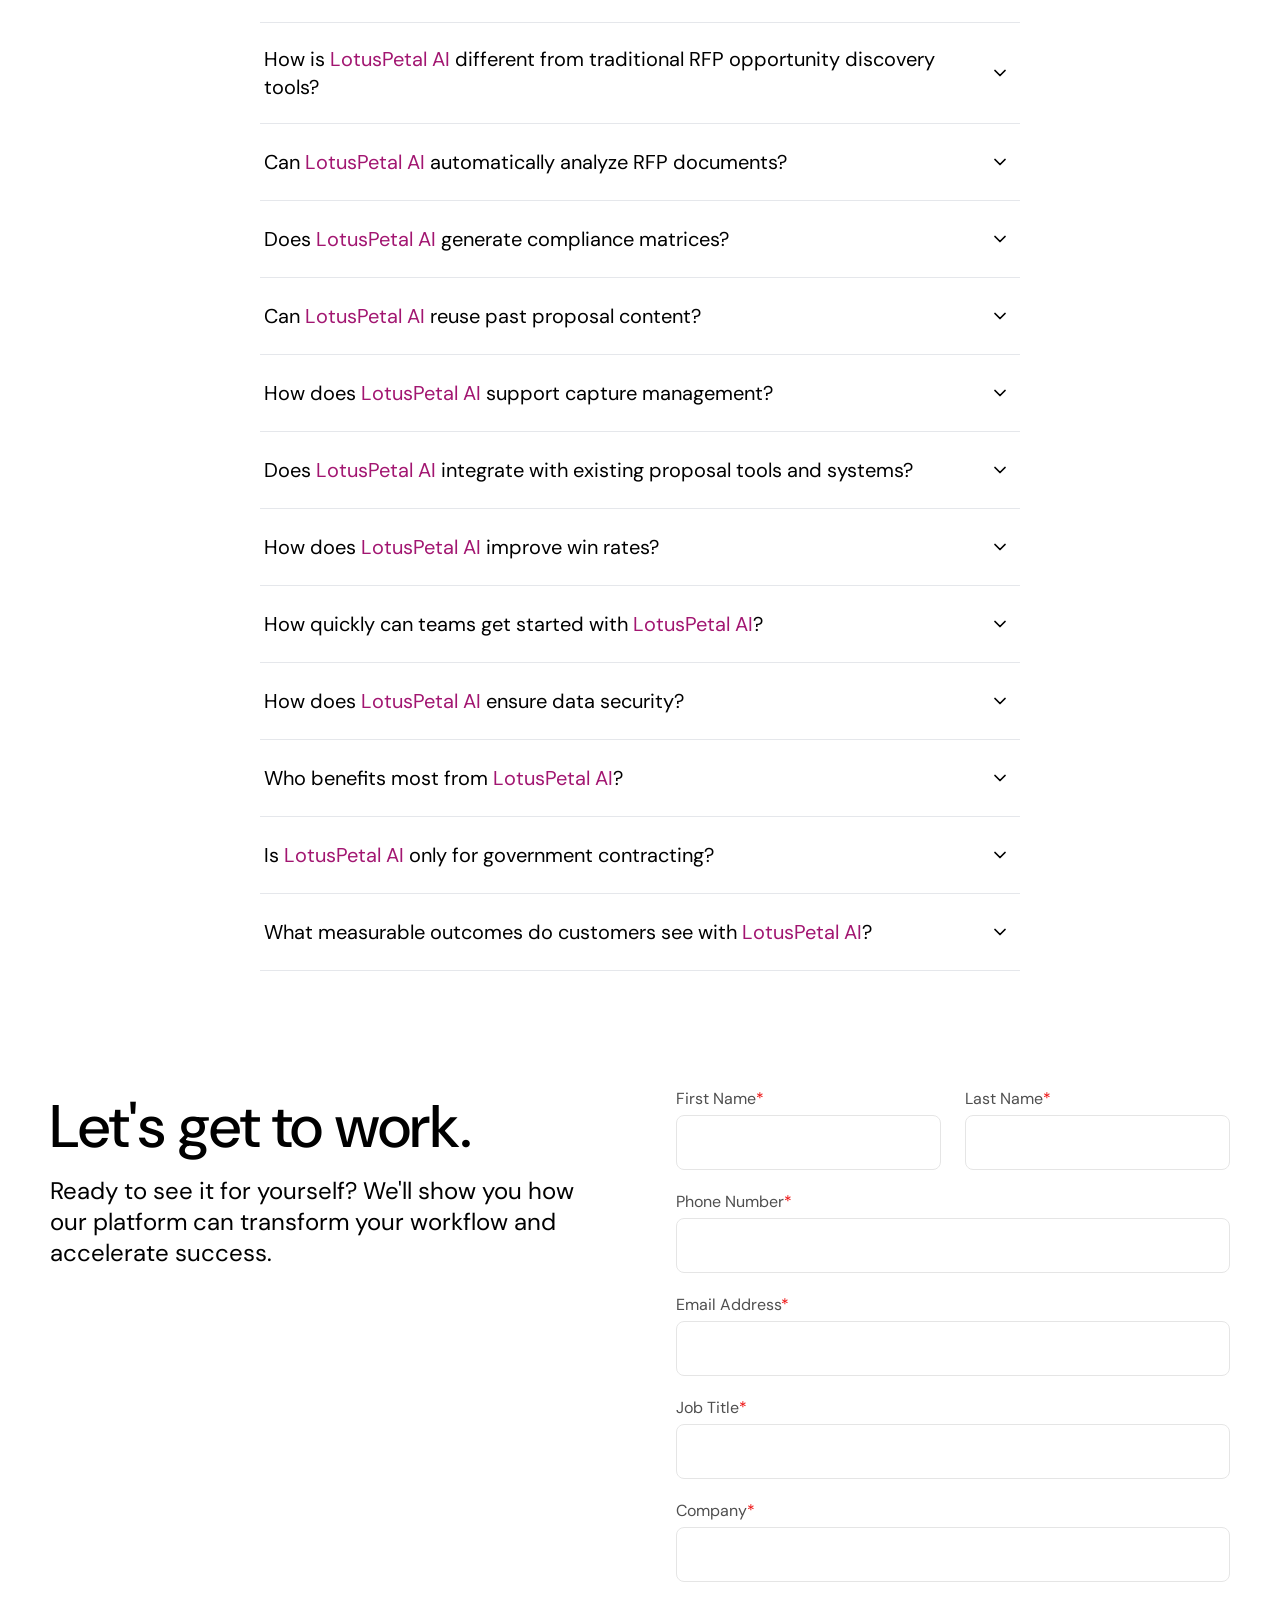
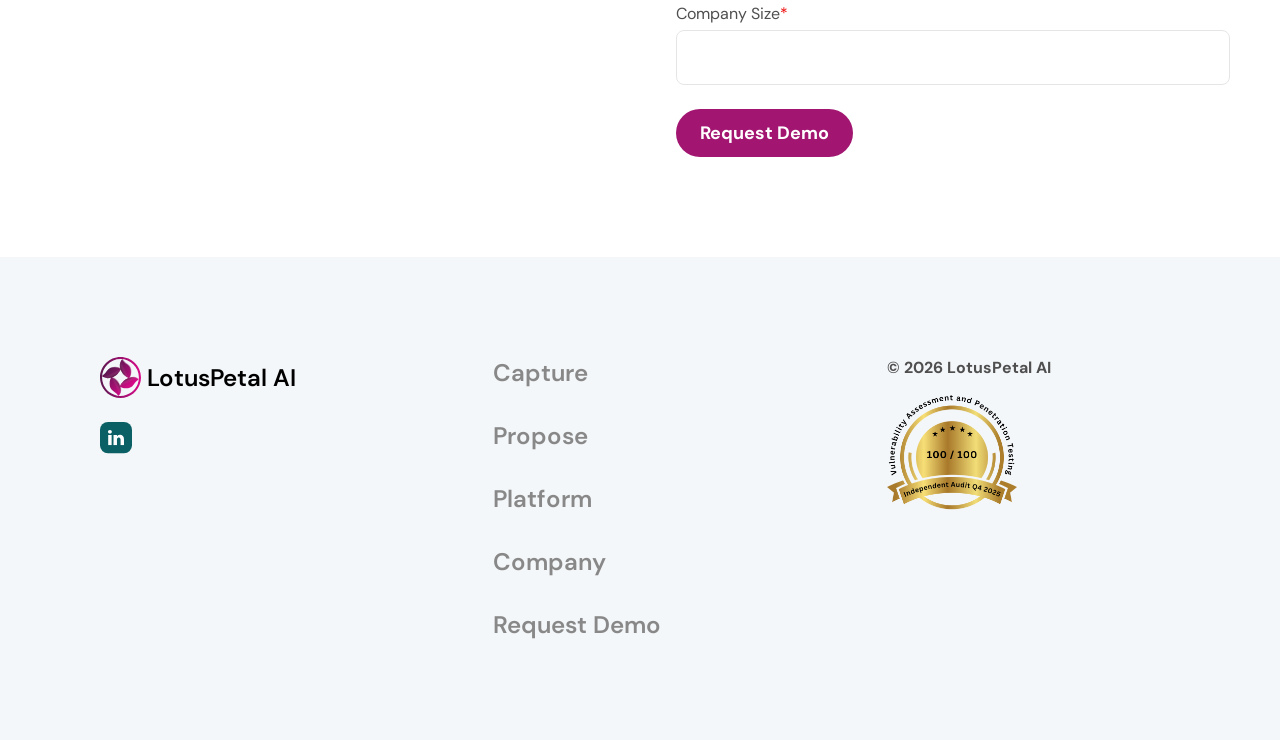
==== commit 5c95edaf: "Clean up index.html by making V6 the default and removing utility nav/unused variants" ====
--- a/index.html
+++ b/index.html
@@ -67,20 +67,7 @@
 <body>
   <div id="root">
     <div class="App">
-      <!-- Dev Controls Header -->
-      <header style="width: 100%; padding: 12px 24px; display: flex; justify-content: flex-end; align-items: center; gap: 12px; border-bottom: 1px solid #f0f0f0; background-color: #fafafa; font-family: 'DM Sans', sans-serif; box-sizing: border-box; position: relative; z-index: 9999;">
-        <span style="color: #9ca3af; font-size: 0.75rem; font-weight: 600; text-transform: uppercase; letter-spacing: 0.05em; display: flex; align-items: center; margin-right: 8px; line-height: 1;">Hero Testing</span>
-        <button id="test-headline-1" class="test-btn" style="margin: 0; display: inline-flex; align-items: center; justify-content: center; height: 32px; font-size: 0.85rem; padding: 0 16px; border: 1px solid #D10D88; background: #D10D88; color: #fff; border-radius: 4px; cursor: pointer; transition: all 0.2s ease;">V1</button>
-        <button id="test-headline-2" class="test-btn" style="margin: 0; display: inline-flex; align-items: center; justify-content: center; height: 32px; font-size: 0.85rem; padding: 0 16px; border: 1px solid #d1d5db; background: #fff; color: #374151; border-radius: 4px; cursor: pointer; transition: all 0.2s ease;">V2</button>
-        <button id="test-headline-3" class="test-btn" style="margin: 0; display: inline-flex; align-items: center; justify-content: center; height: 32px; font-size: 0.85rem; padding: 0 16px; border: 1px solid #d1d5db; background: #fff; color: #374151; border-radius: 4px; cursor: pointer; transition: all 0.2s ease;">V3</button>
-        <button id="test-headline-4" class="test-btn" style="margin: 0; display: inline-flex; align-items: center; justify-content: center; height: 32px; font-size: 0.85rem; padding: 0 16px; border: 1px solid #d1d5db; background: #fff; color: #374151; border-radius: 4px; cursor: pointer; transition: all 0.2s ease;">V4</button>
-        <button id="test-headline-5" class="test-btn" style="margin: 0; display: inline-flex; align-items: center; justify-content: center; height: 32px; font-size: 0.85rem; padding: 0 16px; border: 1px solid #d1d5db; background: #fff; color: #374151; border-radius: 4px; cursor: pointer; transition: all 0.2s ease;">V5</button>
-        <button id="test-headline-6" class="test-btn" style="margin: 0; display: inline-flex; align-items: center; justify-content: center; height: 32px; font-size: 0.85rem; padding: 0 16px; border: 1px solid #d1d5db; background: #fff; color: #374151; border-radius: 4px; cursor: pointer; transition: all 0.2s ease;">V6</button>
-        <button id="test-headline-7" class="test-btn" style="margin: 0; display: inline-flex; align-items: center; justify-content: center; height: 32px; font-size: 0.85rem; padding: 0 16px; border: 1px solid #d1d5db; background: #fff; color: #374151; border-radius: 4px; cursor: pointer; transition: all 0.2s ease;">V7</button>
-        <button id="test-highlight-color" class="test-btn" style="margin: 0; margin-left: 16px; display: inline-flex; align-items: center; justify-content: center; height: 32px; font-size: 0.85rem; padding: 0 16px; border: 1px solid #d1d5db; background: #f3f4f6; color: #374151; border-radius: 4px; cursor: pointer; transition: all 0.2s ease; font-weight: 500;">Toggle Highlight Color</button>
-        <button id="test-v3-punctuation" class="test-btn" style="margin: 0; margin-left: 16px; display: inline-flex; align-items: center; justify-content: center; height: 32px; font-size: 0.85rem; padding: 0 16px; border: 1px solid #d1d5db; background: #f3f4f6; color: #374151; border-radius: 4px; cursor: pointer; transition: all 0.2s ease; font-weight: 500;">Toggle Punctuation</button>
-        <button id="test-trigger-shimmer" class="test-btn" style="margin: 0; margin-left: 16px; display: inline-flex; align-items: center; justify-content: center; height: 32px; font-size: 0.85rem; padding: 0 16px; border: 1px solid #d1d5db; background: #f3f4f6; color: #374151; border-radius: 4px; cursor: pointer; transition: all 0.2s ease; font-weight: 500;">Trigger Shimmer</button>
-      </header>
+      
 
       <!-- Announcement Banner -->
       <div class="banner">
@@ -150,58 +137,14 @@
           <section class="hero">
             <div class="hero-left">
               <div class="hero-text-block">
-                <!-- V1 -->
-                <div id="hero-v1" style="padding-bottom: 4px;">
-                  <h1 class="hero-heading" style="font-size: 132px; line-height: 1; margin-bottom: -6px; display: inline-flex; align-items: flex-start; letter-spacing: -.025em;">
-                    <span class="petal-text-span" style="font-weight: 600;">Petal</span>OS<svg viewBox="0 0 22.24 11.26" class="petalos-tm" xmlns="http://www.w3.org/2000/svg"><path d="M0.000 1.696C0.000 1.696 0.000 0.000 0.000 0.000C0.000 0.000 7.840 0.000 7.840 0.000C7.840 0.000 7.840 1.696 7.840 1.696C7.840 1.696 4.992 1.696 4.992 1.696C4.992 1.696 4.992 11.264 4.992 11.264C4.992 11.264 2.848 11.264 2.848 11.264C2.848 11.264 2.848 1.696 2.848 1.696C2.848 1.696 0.000 1.696 0.000 1.696ZM9.568 11.264C9.568 11.264 9.568 0.000 9.568 0.000C9.568 0.000 12.288 0.000 12.288 0.000C12.288 0.000 15.904 8.736 15.904 8.736C15.904 8.736 19.680 0.000 19.680 0.000C19.680 0.000 22.240 0.000 22.240 0.000C22.240 0.000 22.240 11.264 22.240 11.264C22.240 11.264 20.256 11.264 20.256 11.264C20.256 11.264 20.256 2.880 20.256 2.880C20.256 2.880 16.608 11.264 16.608 11.264C16.608 11.264 15.072 11.264 15.072 11.264C15.072 11.264 11.488 2.816 11.488 2.816C11.488 2.816 11.488 11.264 11.488 11.264C11.488 11.264 9.568 11.264 9.568 11.264Z" fillRule="nonzero" fill="#057c80" /></svg>
-                  </h1>
-                  <h2 class="text-header-subsection" style="margin-top: -4px; color: #757575; margin-bottom: 1px; font-size: 36px; font-weight: 400;">Pursuit Intelligence for <span style="background: linear-gradient(128.77deg, #0bc 0%, #057c80 100%); background-clip: text; -webkit-background-clip: text; -webkit-text-fill-color: transparent; color: transparent; font-weight: 500;">Government Contracts.</span></h2>
-                </div>
-                <!-- V2 -->
-                <div id="hero-v2" style="padding-bottom: 4px; display: none;">
-                  <p class="hero-eyebrow" style="color: #757575; text-transform: uppercase; letter-spacing: 0.1em; font-weight: 600; font-size: 14px; margin-bottom: 24px; margin-top: 0; display: flex; align-items: center; gap: 8px;">
-                    Find <span style="color: #D10D88">&rarr;</span> Qualify <span style="color: #D10D88">&rarr;</span> Capture <span style="color: #D10D88">&rarr;</span> Propose
-                  </p>
-                  <h1 class="hero-heading" style="font-size: 132px; line-height: 1; margin-bottom: -6px; display: inline-flex; align-items: flex-start; letter-spacing: -.025em; margin-top: 0;">
-                    <span class="petal-text-span" style="font-weight: 600;">Petal</span>OS<svg viewBox="0 0 22.24 11.26" class="petalos-tm" xmlns="http://www.w3.org/2000/svg"><path d="M0.000 1.696C0.000 1.696 0.000 0.000 0.000 0.000C0.000 0.000 7.840 0.000 7.840 0.000C7.840 0.000 7.840 1.696 7.840 1.696C7.840 1.696 4.992 1.696 4.992 1.696C4.992 1.696 4.992 11.264 4.992 11.264C4.992 11.264 2.848 11.264 2.848 11.264C2.848 11.264 2.848 1.696 2.848 1.696C2.848 1.696 0.000 1.696 0.000 1.696ZM9.568 11.264C9.568 11.264 9.568 0.000 9.568 0.000C9.568 0.000 12.288 0.000 12.288 0.000C12.288 0.000 15.904 8.736 15.904 8.736C15.904 8.736 19.680 0.000 19.680 0.000C19.680 0.000 22.240 0.000 22.240 0.000C22.240 0.000 22.240 11.264 22.240 11.264C22.240 11.264 20.256 11.264 20.256 11.264C20.256 11.264 20.256 2.880 20.256 2.880C20.256 2.880 16.608 11.264 16.608 11.264C16.608 11.264 15.072 11.264 15.072 11.264C15.072 11.264 11.488 2.816 11.488 2.816C11.488 2.816 11.488 11.264 11.488 11.264C11.488 11.264 9.568 11.264 9.568 11.264Z" fillRule="nonzero" fill="#057c80" /></svg>
-                  </h1>
-                  <h2 class="text-header-subsection" style="margin-top: -4px; color: #757575; margin-bottom: 1px; font-size: 36px; font-weight: 400;">Pursuit Intelligence for <span style="background: linear-gradient(128.77deg, #0bc 0%, #057c80 100%); background-clip: text; -webkit-background-clip: text; -webkit-text-fill-color: transparent; color: transparent; font-weight: 500;">Government Contracts.</span></h2>
-                </div>
-                <!-- V3 -->
-                <div id="hero-v3" style="padding-bottom: 4px; display: none;">
-                  <h1 class="hero-heading" style="font-size: 84px; line-height: 1; margin-bottom: 0; display: inline-flex; align-items: flex-start; letter-spacing: -.025em; flex-wrap: wrap;">
-                    <span id="v3-headline-text">Find. Qualify.<br>Capture. Propose.</span>
-                  </h1>
-                  <h2 class="text-header-subsection" style="margin-top: 12px !important; color: #757575; margin-bottom: 1px; font-size: 36px; font-weight: 400;">Pursuit Intelligence for Government Contracts.</h2>
-                </div>
-                <!-- V4 -->
-                <div id="hero-v4" style="padding-bottom: 4px; display: none;">
-                  <h1 class="hero-heading" style="font-size: 84px; line-height: 1; margin-bottom: 0; display: inline-flex; align-items: flex-start; letter-spacing: -.025em; flex-wrap: wrap;">
-                    <span id="v4-headline-text">Find. Qualify.<br>Capture. Propose.</span>
-                  </h1>
-                  <h2 class="text-header-subsection" style="margin-top: 20px !important; color: #757575; margin-bottom: 1px; font-size: 30px; font-weight: 400;"><strong style="background: linear-gradient(128.77deg, #e833a4 0%, #d10d88 50%, #a6096b 100%); background-clip: text; -webkit-background-clip: text; -webkit-text-fill-color: transparent; color: transparent; font-weight: 600;">PetalOS<span style="font-weight: 300; font-size: 0.75em; vertical-align: super;">&trade;</span></strong> <span style="color: #d1d5db; margin: 0 4px; font-weight: 100;">|</span> <span style="background: linear-gradient(90deg, #757575 0%, #a8a8a8 100%); background-clip: text; -webkit-background-clip: text; -webkit-text-fill-color: transparent; color: transparent;">Pursuit Intelligence for Government Contracts.</span></h2>
-                </div>
-                <!-- V5 -->
-                <div id="hero-v5" style="padding-bottom: 4px; display: none;">
-                  <h1 class="hero-heading" style="font-size: 76px; line-height: 1; margin-bottom: 0; display: inline-flex; align-items: flex-start; letter-spacing: -.025em; flex-wrap: wrap;">
-                    <span id="v5-headline-text">Find. Qualify. Capture.<br>Propose. Win.</span>
-                  </h1>
-                  <h2 class="text-header-subsection" style="margin-top: 20px !important; color: #757575; margin-bottom: 1px; font-size: 30px; font-weight: 400;"><strong style="background: linear-gradient(128.77deg, #e833a4 0%, #d10d88 50%, #a6096b 100%); background-clip: text; -webkit-background-clip: text; -webkit-text-fill-color: transparent; color: transparent; font-weight: 600;">PetalOS<span style="font-weight: 300; font-size: 0.75em; vertical-align: super;">&trade;</span></strong> <span style="color: #d1d5db; margin: 0 4px; font-weight: 100;">|</span> <span style="background: linear-gradient(90deg, #757575 0%, #a8a8a8 100%); background-clip: text; -webkit-background-clip: text; -webkit-text-fill-color: transparent; color: transparent;">Pursuit Intelligence for Government Contracts.</span></h2>
-                </div>
                 <!-- V6 -->
-                <div id="hero-v6" style="padding-bottom: 4px; display: none;">
+                <div id="hero-v6" style="padding-bottom: 4px;">
                   <h1 class="hero-heading" style="font-size: 76px; line-height: 1; margin-bottom: 0; display: inline-flex; align-items: flex-start; letter-spacing: -.025em; flex-wrap: wrap;">
                     <span id="v6-headline-text">Find. Qualify. Capture.<br>Propose. Win.</span>
                   </h1>
                   <h2 class="text-header-subsection" style="margin-top: 20px !important; color: #757575; margin-bottom: 1px; font-size: 30px; font-weight: 400;"><strong style="background: linear-gradient(128.77deg, #e833a4 0%, #d10d88 50%, #a6096b 100%); background-clip: text; -webkit-background-clip: text; -webkit-text-fill-color: transparent; color: transparent; font-weight: 600;">PetalOS<span style="font-weight: 300; font-size: 0.75em; vertical-align: super;">&trade;</span></strong> <span style="color: #d1d5db; margin: 0 4px; font-weight: 100;">|</span> <span style="background: linear-gradient(90deg, #757575 0%, #a8a8a8 100%); background-clip: text; -webkit-background-clip: text; -webkit-text-fill-color: transparent; color: transparent;">Pursuit Intelligence for Government Contracts.</span></h2>
                 </div>
-                <!-- V7 -->
-                <div id="hero-v7" style="padding-bottom: 4px; display: none;">
-                  <h1 class="hero-heading" style="font-size: 76px; line-height: 1; margin-bottom: 0; display: inline-flex; align-items: flex-start; letter-spacing: -.025em; flex-wrap: wrap;">
-                    <span id="v7-headline-text">Find. Qualify. Capture.<br>Propose. Win.</span>
-                  </h1>
-                  <h2 class="text-header-subsection" style="margin-top: 20px !important; color: #757575; margin-bottom: 1px; font-size: 30px; font-weight: 400;"><strong style="background: linear-gradient(128.77deg, #e833a4 0%, #d10d88 50%, #a6096b 100%); background-clip: text; -webkit-background-clip: text; -webkit-text-fill-color: transparent; color: transparent; font-weight: 600;">PetalOS<span style="font-weight: 300; font-size: 0.75em; vertical-align: super;">&trade;</span></strong> <span style="color: #d1d5db; margin: 0 4px; font-weight: 100;">|</span> <span style="background: linear-gradient(90deg, #757575 0%, #a8a8a8 100%); background-clip: text; -webkit-background-clip: text; -webkit-text-fill-color: transparent; color: transparent;">Pursuit Intelligence for Government Contracts.</span></h2>
-                </div>
+                
               </div>
 
               <div class="hero-cta">
@@ -302,7 +245,7 @@
                   -webkit-text-fill-color: transparent;
                 }
               </style>
-              <p id="hero-v1-desc" class="text-body hero-description" style="margin-top: 48px; margin-bottom: 0;">Discover the Right Opportunities.<br>Generate Proposals That Win.</p>
+              
               <p id="hero-v2-desc" class="text-body hero-description pink-theme" style="margin-top: 48px; margin-bottom: 0; display: none;">Discover the <span class="v2-highlight v2-highlight-right">Right</span> Opportunities.<br>Generate Proposals That <span class="v2-highlight v2-highlight-win">Win</span>.</p>
               <div class="hero-trust-badges">
                 <div class="hero-trust-divider"></div>
@@ -1535,6 +1478,7 @@
     const petalosLifecycleSection = document.getElementById('petalos-lifecycle');
     const heroPrimaryBtn = document.getElementById('hero-primary-btn');
     const heroSecondaryBtn = document.getElementById('hero-secondary-btn');
+    const topNavBtn = document.querySelector('header._header_12mqx_1 ._button_12mqx_62 a');
 
     function resetHeroTestingBtns() {
       const allBtns = document.querySelectorAll('.test-btn:not(#test-highlight-color):not(#test-v3-punctuation)');
@@ -1579,6 +1523,9 @@
       }
       if (heroSecondaryBtn) {
         heroSecondaryBtn.innerText = 'See How It Works';
+      }
+      if (topNavBtn) {
+        topNavBtn.innerText = 'Request Demo';
       }
     }
 
@@ -1801,6 +1748,9 @@
       if (heroSecondaryBtn) {
         heroSecondaryBtn.innerText = 'Show Me How it Works';
       }
+      if (topNavBtn) {
+        topNavBtn.innerText = 'Find Me My Opportunities';
+      }
     }
 
     function activateV7() {
@@ -1882,8 +1832,8 @@
     if (btnV7) {
       btnV7.addEventListener('click', activateV7);
     }
-    // Initialize V1 on load
-    activateV1();
+    // Initialize V6 on load
+    activateV6();
 
     const btnToggleColor = document.getElementById('test-highlight-color');
     if (btnToggleColor) {
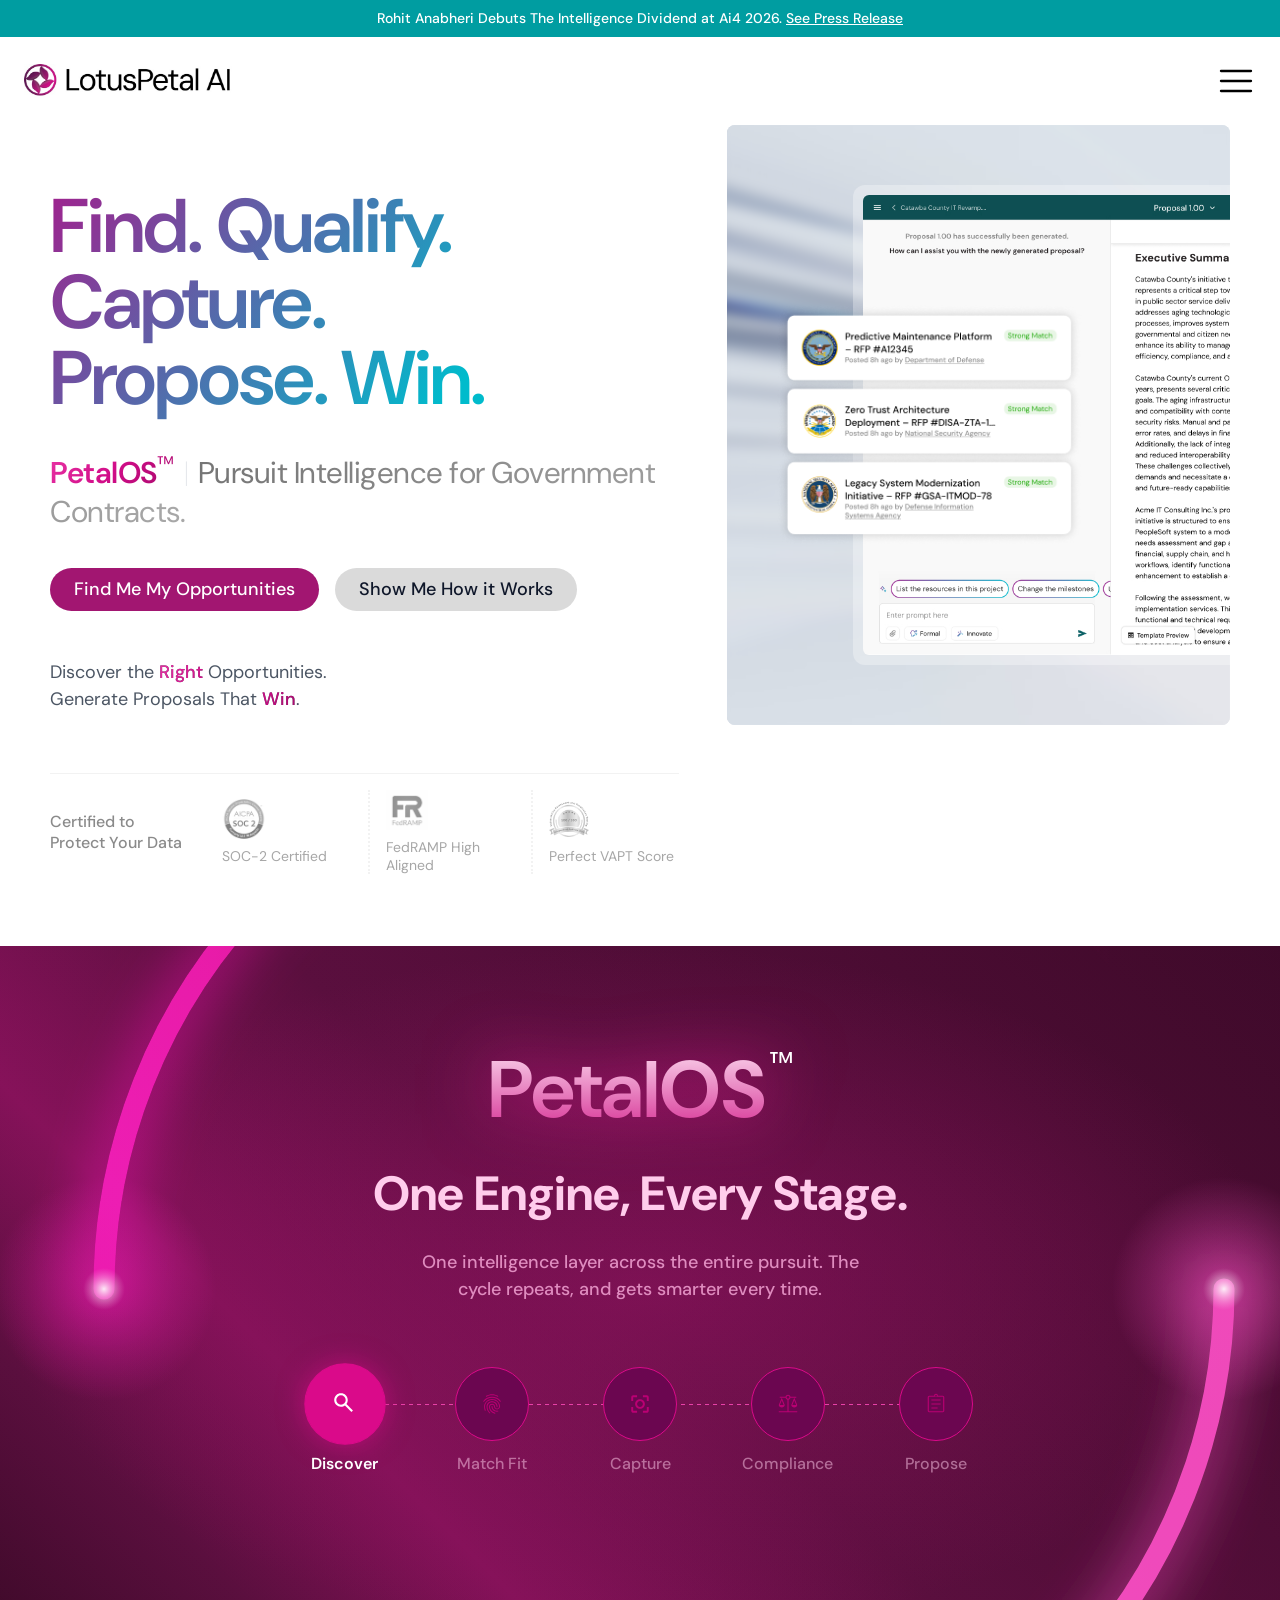
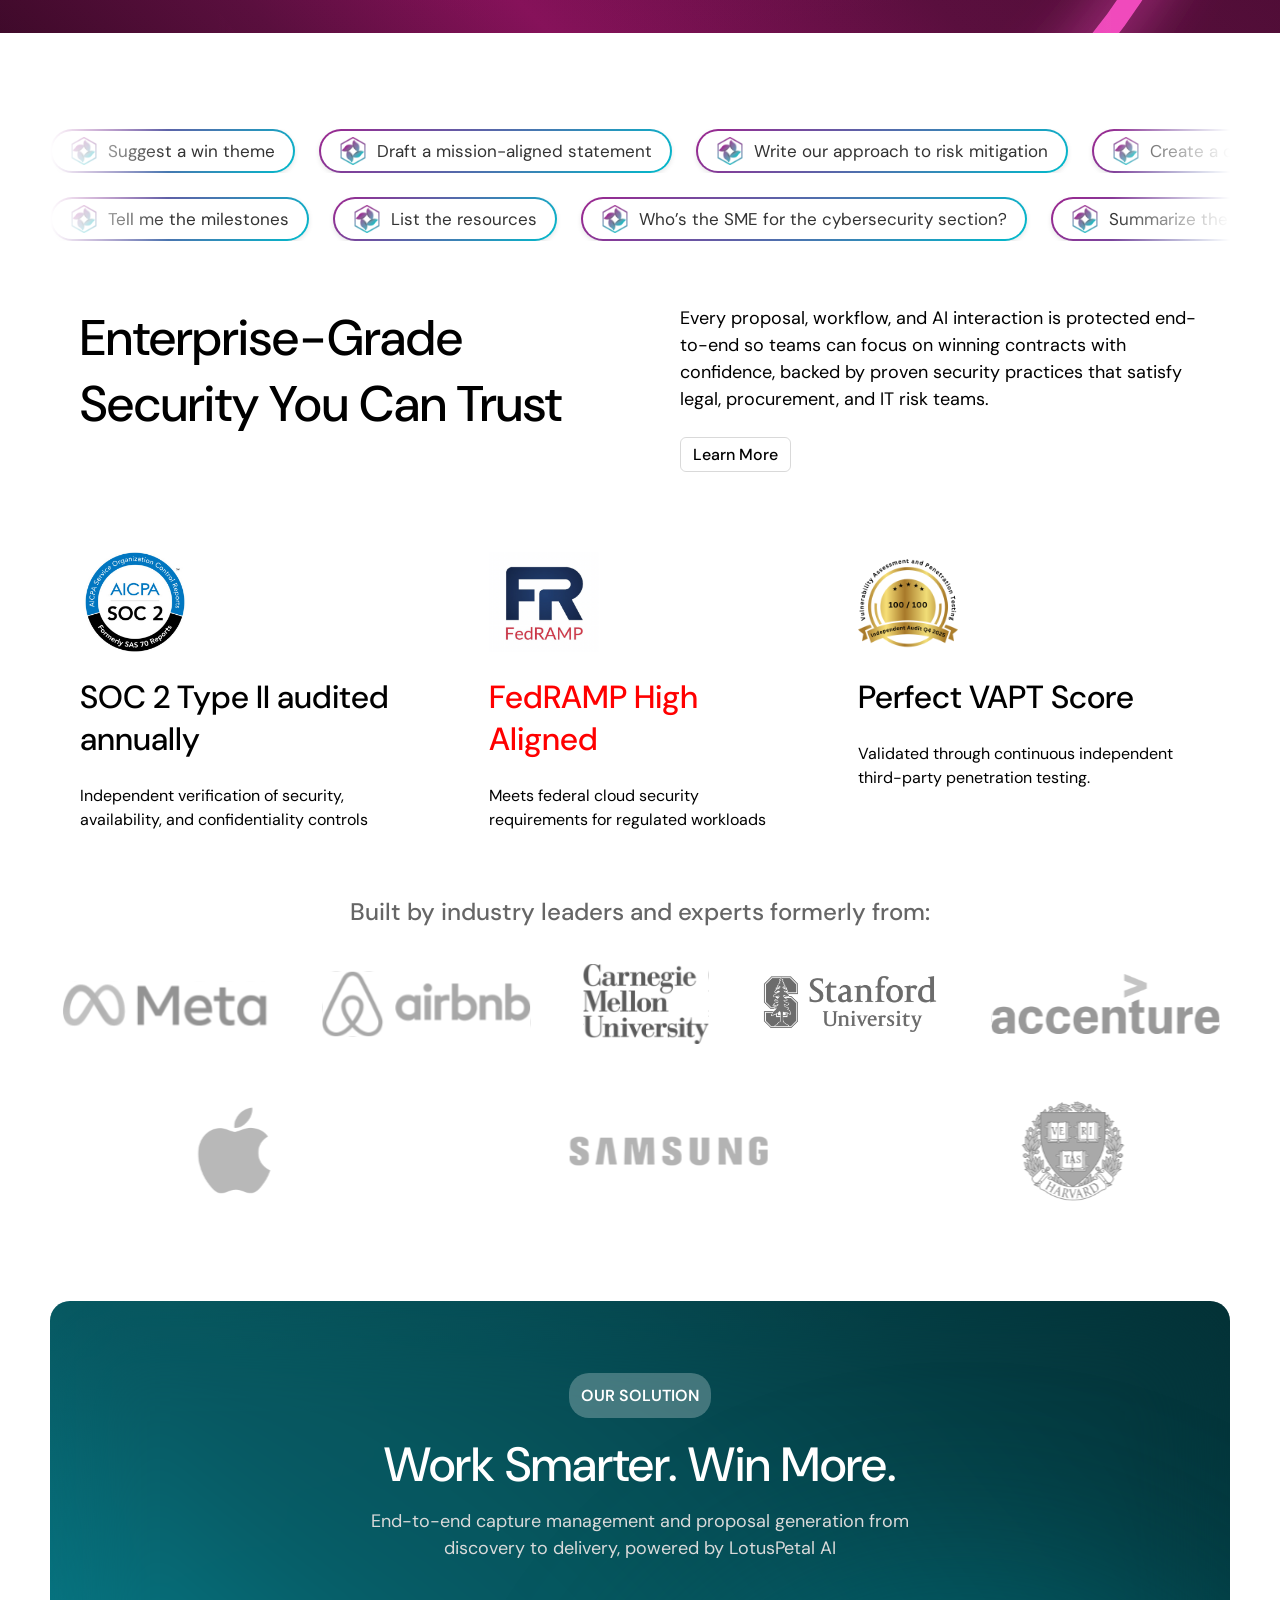
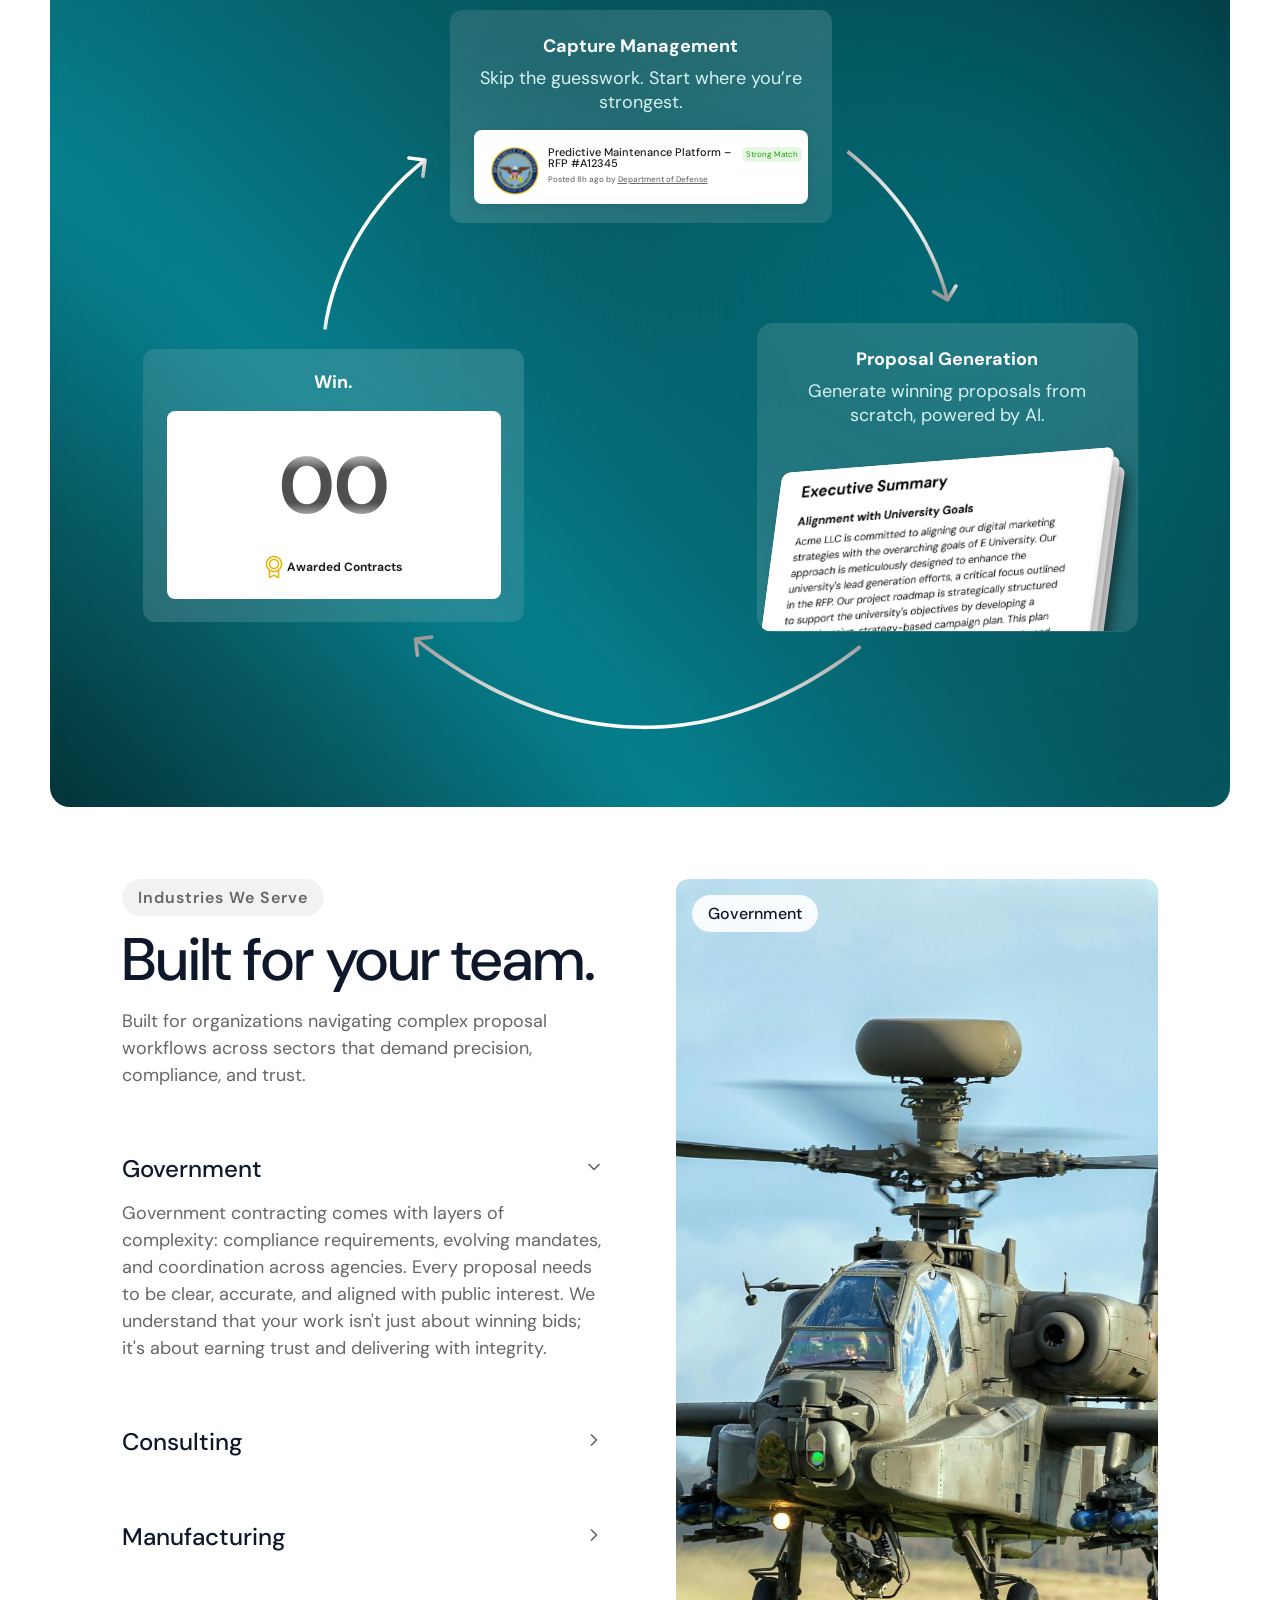
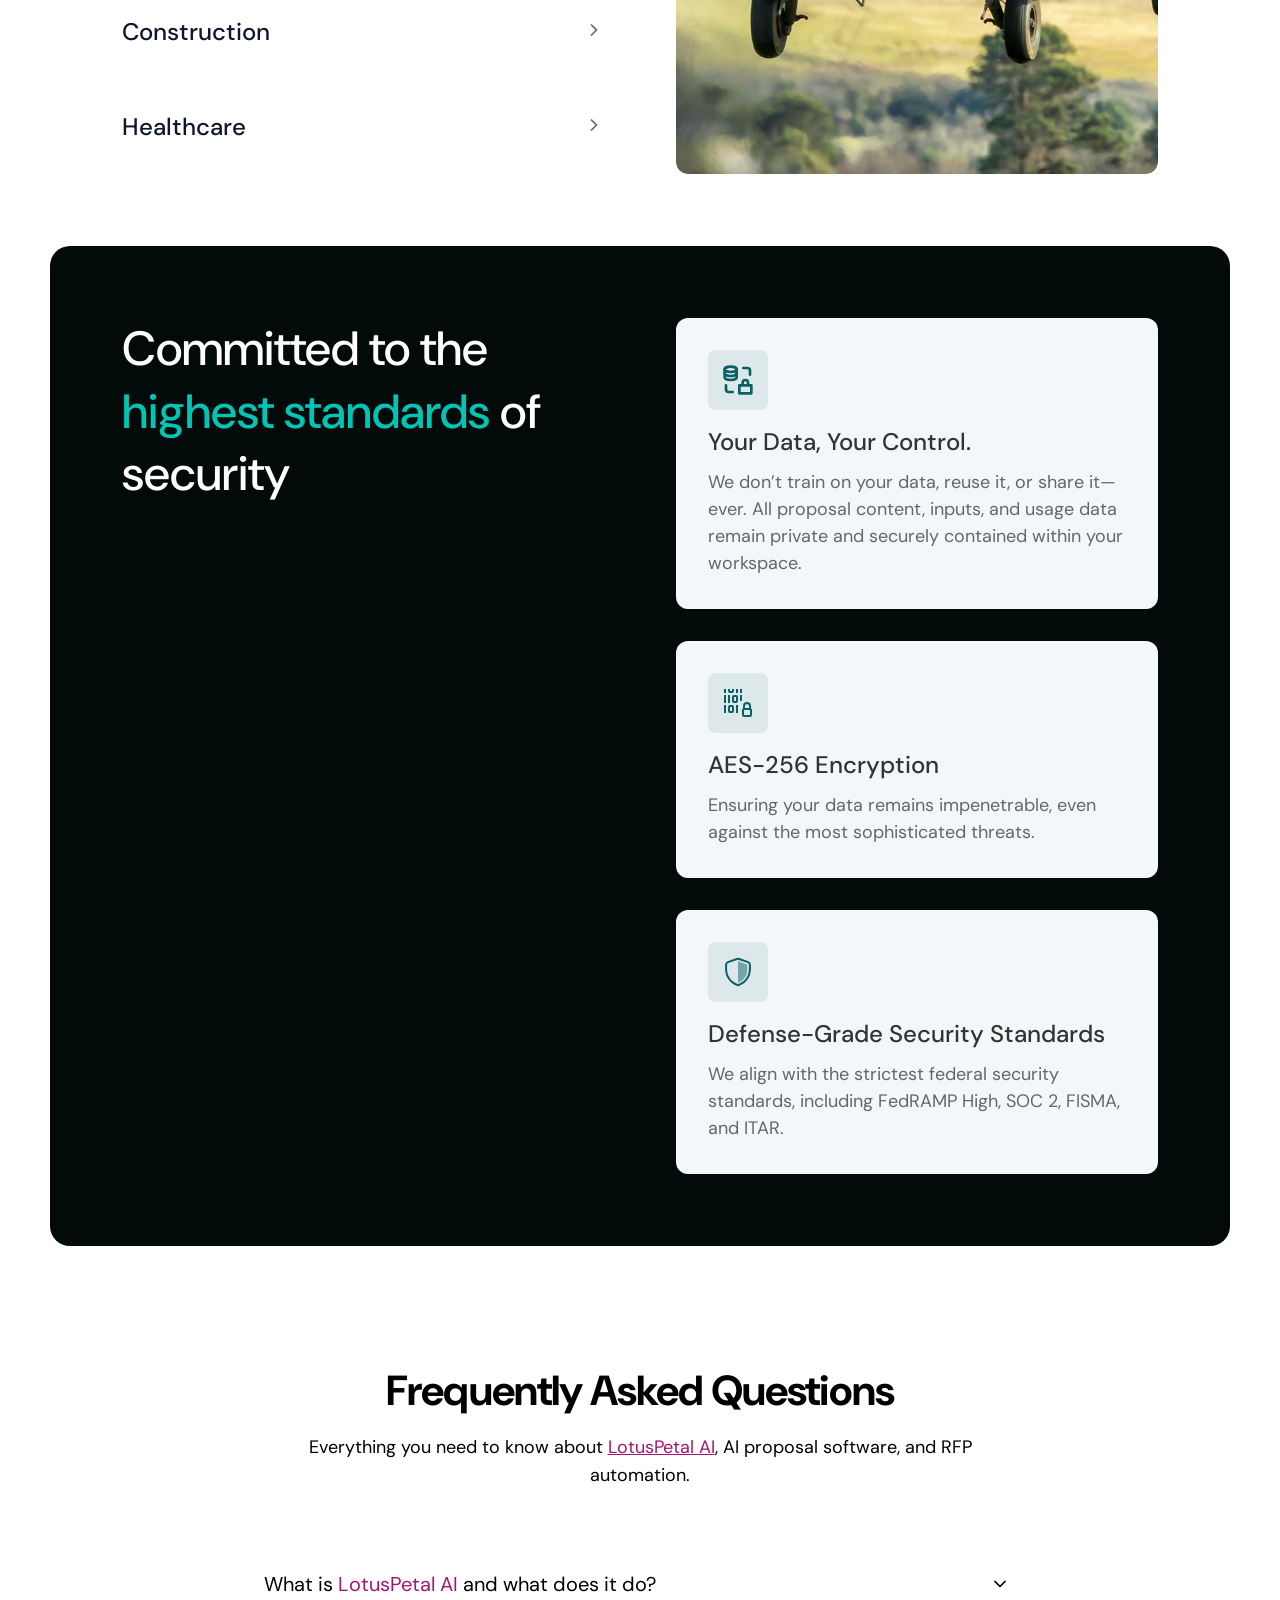
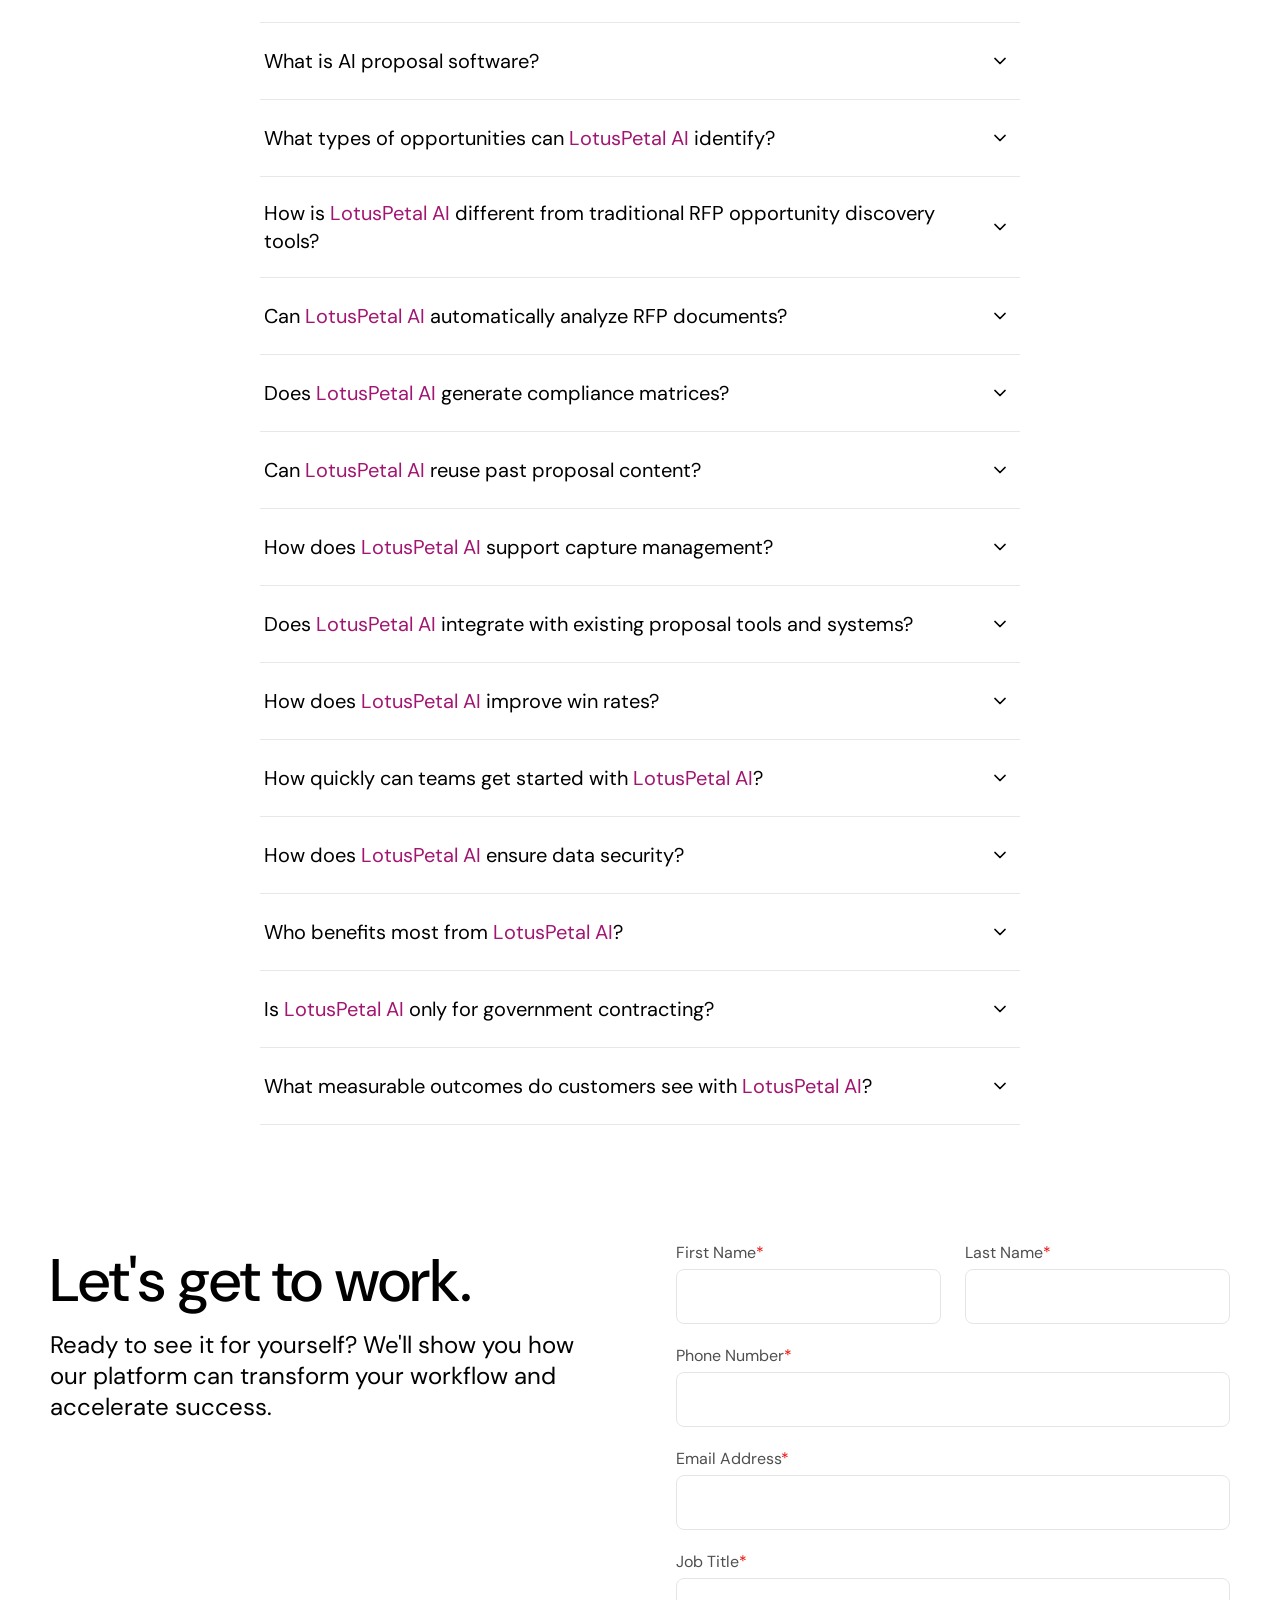
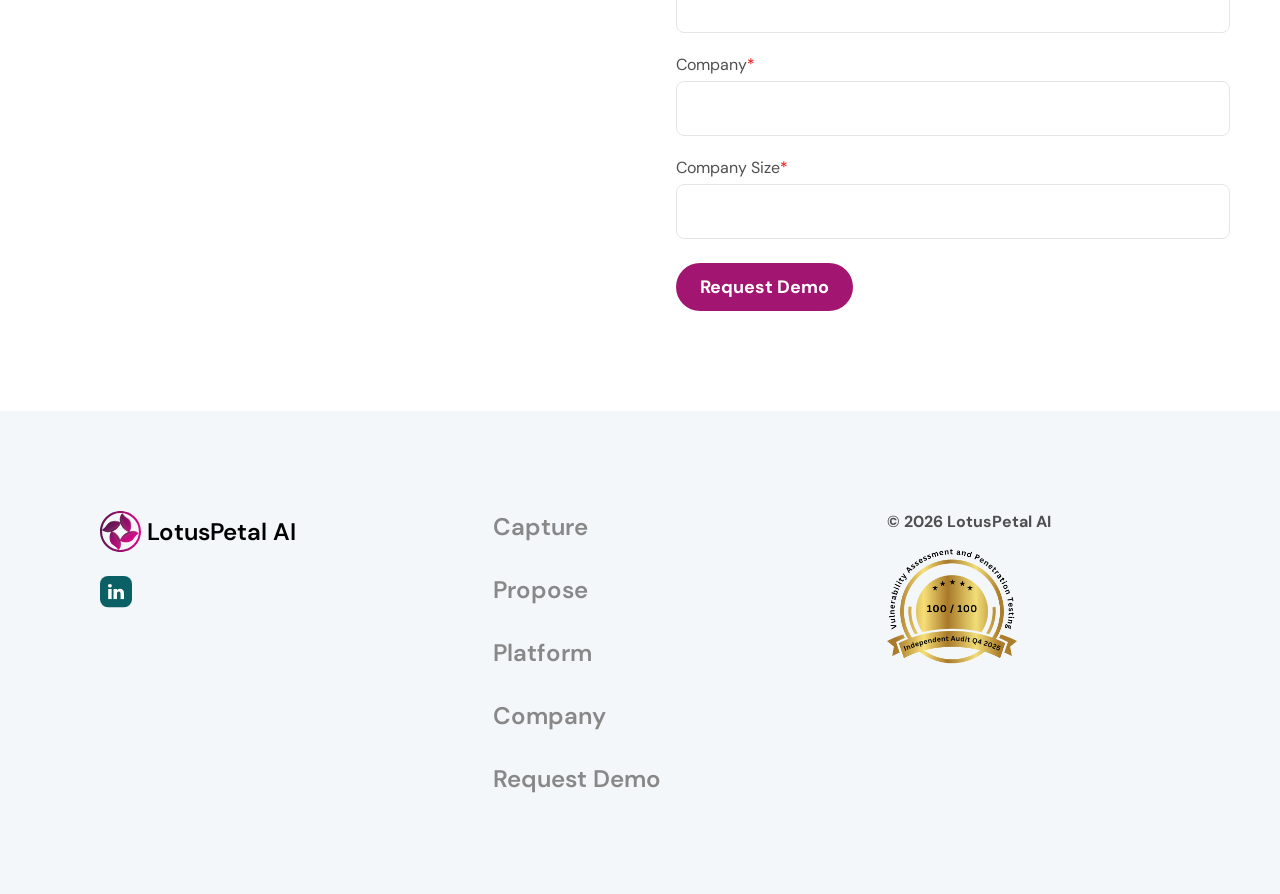
==== commit 9571cc9f: "Fix JS ReferenceErrors caused by removed dev controls" ====
--- a/index.html
+++ b/index.html
@@ -1452,14 +1452,7 @@
     });
 
     // Hero Variant Toggle Logic
-    const btnV1 = document.getElementById('test-headline-1');
-    const btnV2 = document.getElementById('test-headline-2');
-    const btnV3 = document.getElementById('test-headline-3');
-    const btnV4 = document.getElementById('test-headline-4');
-    const btnV5 = document.getElementById('test-headline-5');
-    const btnV6 = document.getElementById('test-headline-6');
-    const btnV7 = document.getElementById('test-headline-7');
-    const heroV1 = document.getElementById('hero-v1');
+                                const heroV1 = document.getElementById('hero-v1');
     const heroV2 = document.getElementById('hero-v2');
     const heroV3 = document.getElementById('hero-v3');
     const heroV4 = document.getElementById('hero-v4');
@@ -1467,8 +1460,7 @@
     const heroV6 = document.getElementById('hero-v6');
     const heroV7 = document.getElementById('hero-v7');
     let shimmerTimeout;
-    const btnTriggerShimmer = document.getElementById('test-trigger-shimmer');
-    const heroV1Desc = document.getElementById('hero-v1-desc');
+        const heroV1Desc = document.getElementById('hero-v1-desc');
     const heroV2Desc = document.getElementById('hero-v2-desc');
     const heroTrustBadges = document.querySelector('.hero-trust-badges');
 
@@ -1526,146 +1518,6 @@
       }
       if (topNavBtn) {
         topNavBtn.innerText = 'Request Demo';
-      }
-    }
-
-    function activateV1() {
-      resetHeroTestingBtns();
-      if (heroV1) heroV1.style.display = 'block';
-      if (heroV1Desc) heroV1Desc.style.display = 'block';
-
-      if (petalosModuleTitle) {
-        petalosModuleTitle.style.display = '';
-        petalosModuleTitle.style.visibility = 'hidden';
-      }
-      if (petalosLifecycleSection) {
-        petalosLifecycleSection.style.paddingTop = '2.75rem';
-      }
-
-      if (heroTrustBadges) {
-        heroTrustBadges.style.opacity = '0.5';
-        heroTrustBadges.style.filter = 'grayscale(100%)';
-        v1ScrollListener = () => {
-          const ratio = Math.min(window.scrollY / 300, 1);
-          heroTrustBadges.style.opacity = (0.5 + 0.5 * ratio).toString();
-          heroTrustBadges.style.filter = `grayscale(${100 - 100 * ratio}%)`;
-        };
-        window.addEventListener('scroll', v1ScrollListener);
-      }
-
-      if (btnV1) {
-        btnV1.style.background = '#D10D88';
-        btnV1.style.borderColor = '#D10D88';
-        btnV1.style.color = '#fff';
-      }
-    }
-
-    function activateV2() {
-      resetHeroTestingBtns();
-      if (heroV2) heroV2.style.display = 'block';
-      if (heroV2Desc) heroV2Desc.style.display = 'block';
-
-      if (petalosModuleTitle) {
-        petalosModuleTitle.style.display = '';
-        petalosModuleTitle.style.visibility = 'hidden';
-      }
-      if (petalosLifecycleSection) {
-        petalosLifecycleSection.style.paddingTop = '2.75rem';
-      }
-
-      if (heroTrustBadges) {
-        heroTrustBadges.style.opacity = '0.5';
-        heroTrustBadges.style.filter = 'grayscale(100%)';
-        v1ScrollListener = () => {
-          const ratio = Math.min(window.scrollY / 300, 1);
-          heroTrustBadges.style.opacity = (0.5 + 0.5 * ratio).toString();
-          heroTrustBadges.style.filter = `grayscale(${100 - 100 * ratio}%)`;
-        };
-        window.addEventListener('scroll', v1ScrollListener);
-      }
-
-      if (btnV2) {
-        btnV2.style.background = '#D10D88';
-        btnV2.style.borderColor = '#D10D88';
-        btnV2.style.color = '#fff';
-      }
-    }
-
-    function activateV3() {
-      resetHeroTestingBtns();
-      if (heroV3) heroV3.style.display = 'block';
-      if (heroV2Desc) heroV2Desc.style.display = 'block';
-
-
-
-      if (heroTrustBadges) {
-        heroTrustBadges.style.opacity = '0.5';
-        heroTrustBadges.style.filter = 'grayscale(100%)';
-        v1ScrollListener = () => {
-          const ratio = Math.min(window.scrollY / 300, 1);
-          heroTrustBadges.style.opacity = (0.5 + 0.5 * ratio).toString();
-          heroTrustBadges.style.filter = `grayscale(${100 - 100 * ratio}%)`;
-        };
-        window.addEventListener('scroll', v1ScrollListener);
-      }
-
-      if (btnV3) {
-        btnV3.style.background = '#D10D88';
-        btnV3.style.borderColor = '#D10D88';
-        btnV3.style.color = '#fff';
-      }
-    }
-
-    function activateV4() {
-      resetHeroTestingBtns();
-      if (heroV4) heroV4.style.display = 'block';
-      if (heroV2Desc) heroV2Desc.style.display = 'block';
-
-      if (heroTrustBadges) {
-        heroTrustBadges.style.opacity = '0.5';
-        heroTrustBadges.style.filter = 'grayscale(100%)';
-        v1ScrollListener = () => {
-          const ratio = Math.min(window.scrollY / 300, 1);
-          heroTrustBadges.style.opacity = (0.5 + 0.5 * ratio).toString();
-          heroTrustBadges.style.filter = `grayscale(${100 - 100 * ratio}%)`;
-        };
-        window.addEventListener('scroll', v1ScrollListener);
-      }
-
-      if (btnV4) {
-        btnV4.style.background = '#D10D88';
-        btnV4.style.borderColor = '#D10D88';
-        btnV4.style.color = '#fff';
-      }
-    }
-
-    function activateV5() {
-      resetHeroTestingBtns();
-      if (heroV5) heroV5.style.display = 'block';
-      if (heroV2Desc) heroV2Desc.style.display = 'block';
-
-      if (heroTrustBadges) {
-        heroTrustBadges.style.opacity = '0.5';
-        heroTrustBadges.style.filter = 'grayscale(100%)';
-        v1ScrollListener = () => {
-          const ratio = Math.min(window.scrollY / 300, 1);
-          heroTrustBadges.style.opacity = (0.5 + 0.5 * ratio).toString();
-          heroTrustBadges.style.filter = `grayscale(${100 - 100 * ratio}%)`;
-        };
-        window.addEventListener('scroll', v1ScrollListener);
-      }
-
-      if (btnV5) {
-        btnV5.style.background = '#D10D88';
-        btnV5.style.borderColor = '#D10D88';
-        btnV5.style.color = '#fff';
-      }
-      
-      if (heroPrimaryBtn) {
-        heroPrimaryBtn.innerText = 'Find Me My Opportunities';
-      }
-      if (heroSecondaryBtn) {
-        heroSecondaryBtn.innerText = 'Show Me How it Works';
       }
     }
 
@@ -1736,11 +1588,7 @@
         petalosObserver.observe(nodesContainer);
       }
 
-      if (btnV6) {
-        btnV6.style.background = '#D10D88';
-        btnV6.style.borderColor = '#D10D88';
-        btnV6.style.color = '#fff';
-      }
+      
       
       if (heroPrimaryBtn) {
         heroPrimaryBtn.innerText = 'Find Me My Opportunities';
@@ -1753,85 +1601,6 @@
       }
     }
 
-    function activateV7() {
-      resetHeroTestingBtns();
-      if (heroV7) heroV7.style.display = 'block';
-      if (heroV2Desc) {
-        heroV2Desc.style.display = 'block';
-        heroV2Desc.classList.add('v6-impact');
-      }
-
-      if (heroTrustBadges) {
-        heroTrustBadges.style.opacity = '0.5';
-        heroTrustBadges.style.filter = 'grayscale(100%)';
-        v1ScrollListener = () => {
-          const ratio = Math.min(window.scrollY / 300, 1);
-          heroTrustBadges.style.opacity = (0.5 + 0.5 * ratio).toString();
-          heroTrustBadges.style.filter = `grayscale(${100 - 100 * ratio}%)`;
-        };
-        window.addEventListener('scroll', v1ScrollListener);
-      }
-
-      if (btnV7) {
-        btnV7.style.background = '#D10D88';
-        btnV7.style.borderColor = '#D10D88';
-        btnV7.style.color = '#fff';
-      }
-      
-      if (heroPrimaryBtn) {
-        heroPrimaryBtn.innerText = 'Find Me My Opportunities';
-      }
-      if (heroSecondaryBtn) {
-        heroSecondaryBtn.innerText = 'Show Me How it Works';
-      }
-    }
-
-
-    if (btnV1) {
-      btnV1.addEventListener('click', activateV1);
-    }
-    if (btnV2) {
-      btnV2.addEventListener('click', activateV2);
-    }
-    if (btnV3) {
-      btnV3.addEventListener('click', activateV3);
-    }
-    if (btnV4) {
-      btnV4.addEventListener('click', activateV4);
-    }
-    if (btnV5) {
-      btnV5.addEventListener('click', activateV5);
-    }
-    if (btnV6) {
-      btnV6.addEventListener('click', activateV6);
-    }
-    if (btnV7) {
-      btnV7.addEventListener('click', activateV7);
-    }
-    if (btnV8) {
-      btnV8.addEventListener('click', activateV8);
-    }
-    if (btnTriggerShimmer) {
-      btnTriggerShimmer.addEventListener('click', () => {
-        if (!heroV2Desc.classList.contains('v7-impact')) {
-           activateV6();
-           return;
-        }
-        if (heroV2Desc) {
-          clearTimeout(shimmerTimeout);
-          heroV2Desc.classList.remove('shimmer-active');
-          requestAnimationFrame(() => {
-            requestAnimationFrame(() => {
-              heroV2Desc.classList.add('shimmer-active');
-              shimmerTimeout = setTimeout(() => { heroV2Desc.classList.remove('shimmer-active'); }, 2200);
-            });
-          });
-        }
-      });
-    }
-    if (btnV7) {
-      btnV7.addEventListener('click', activateV7);
-    }
     // Initialize V6 on load
     activateV6();
 
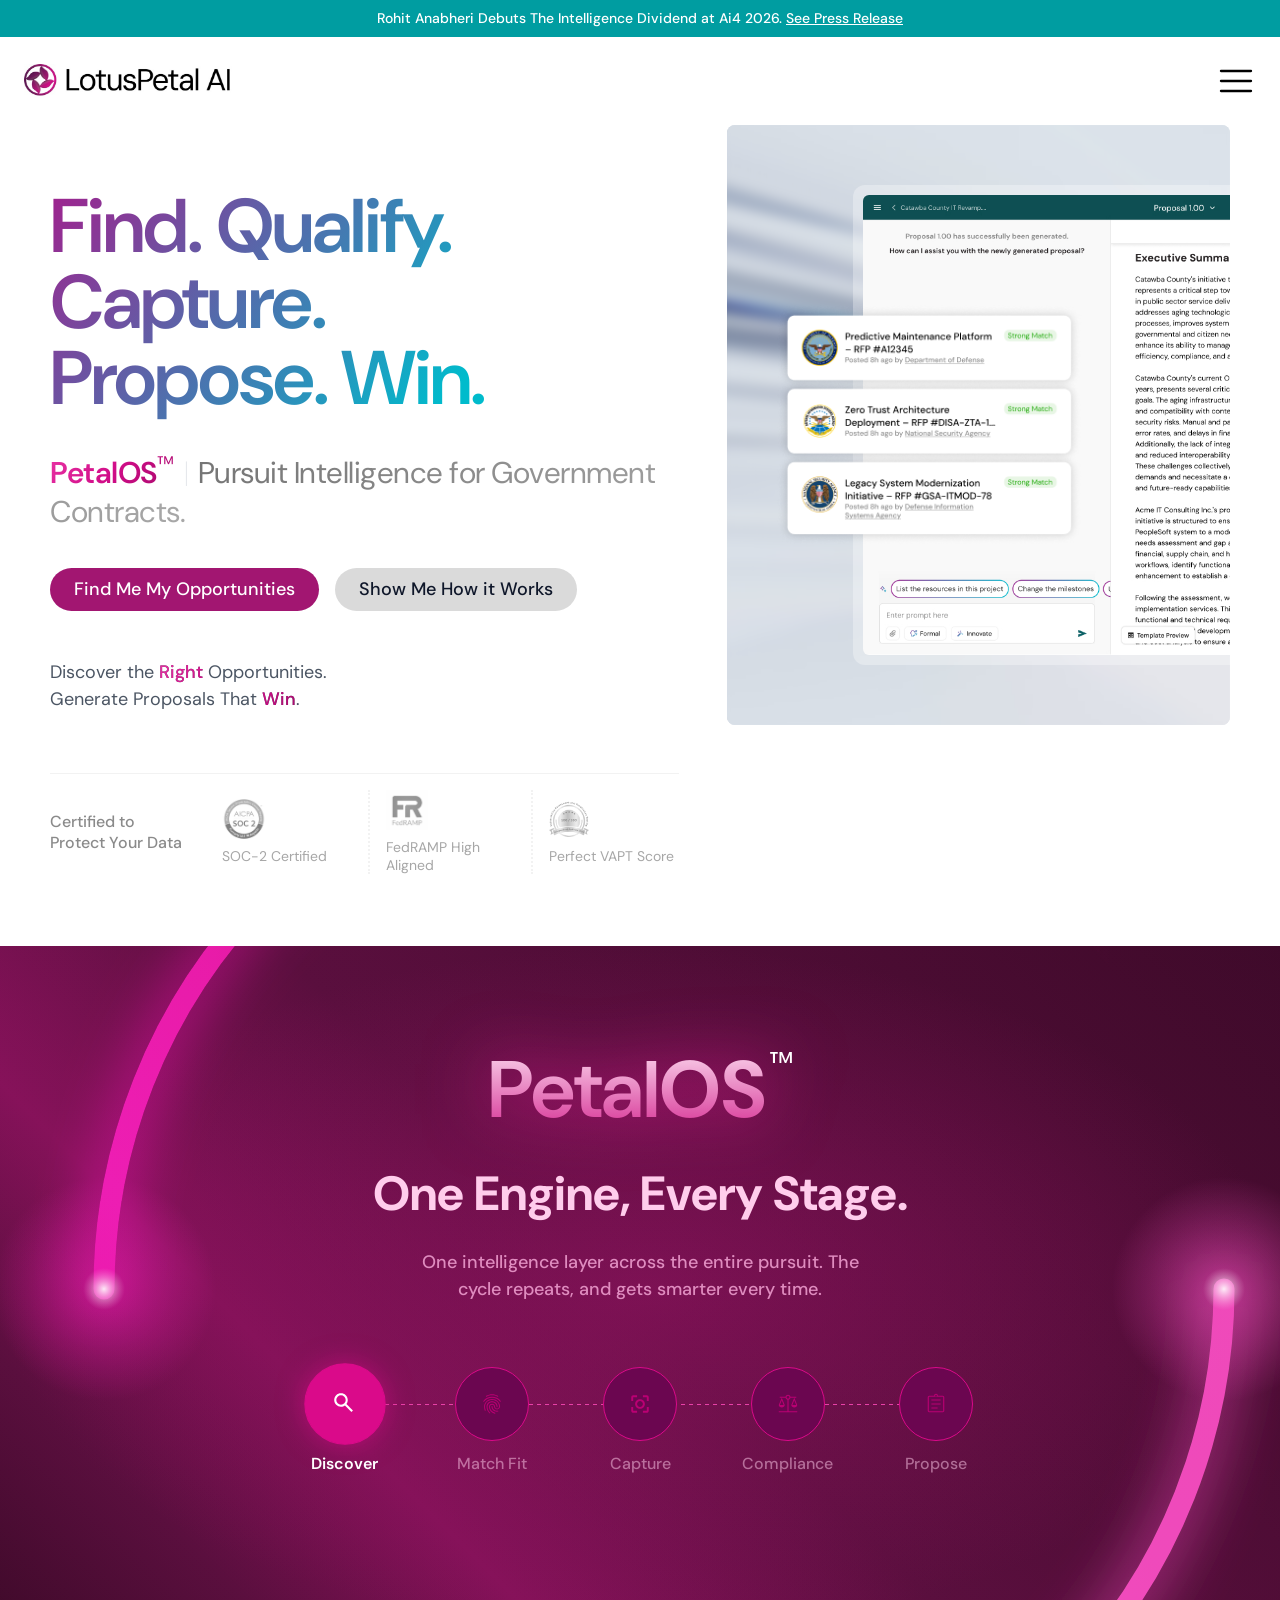
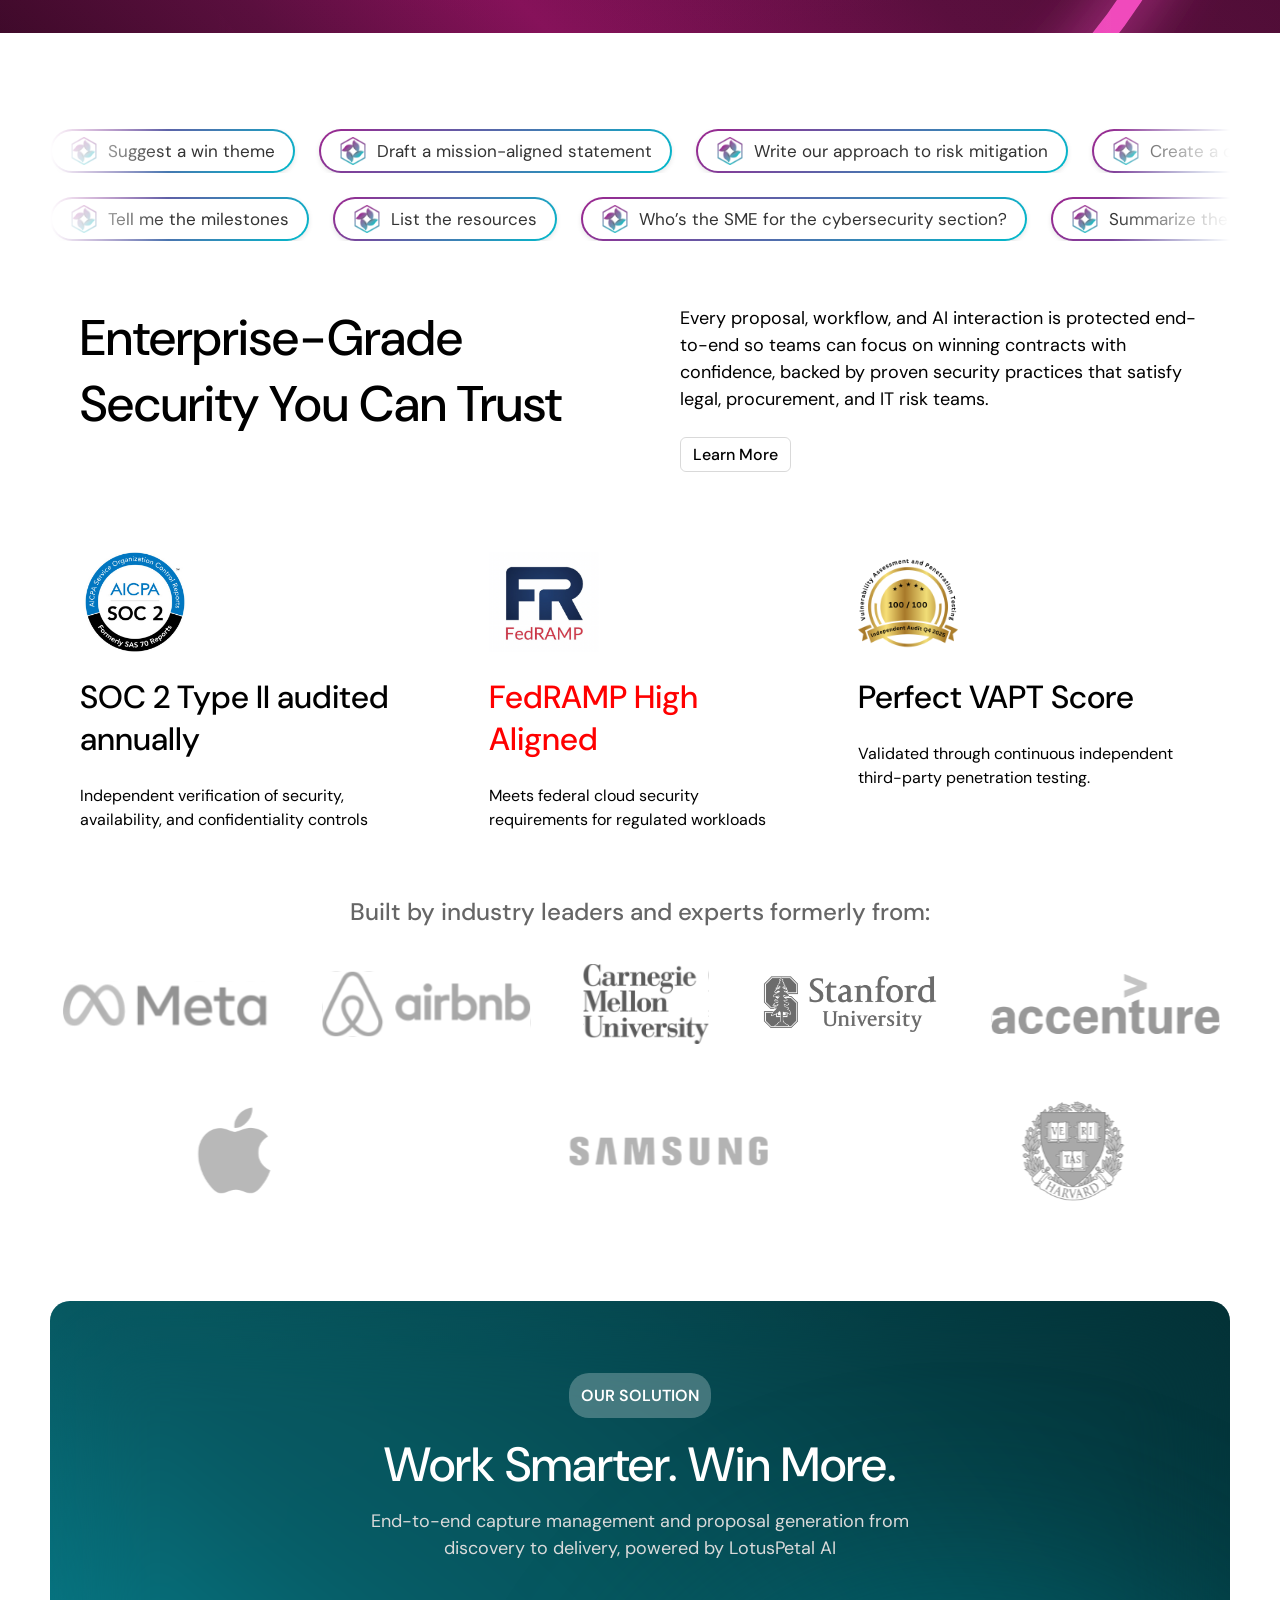
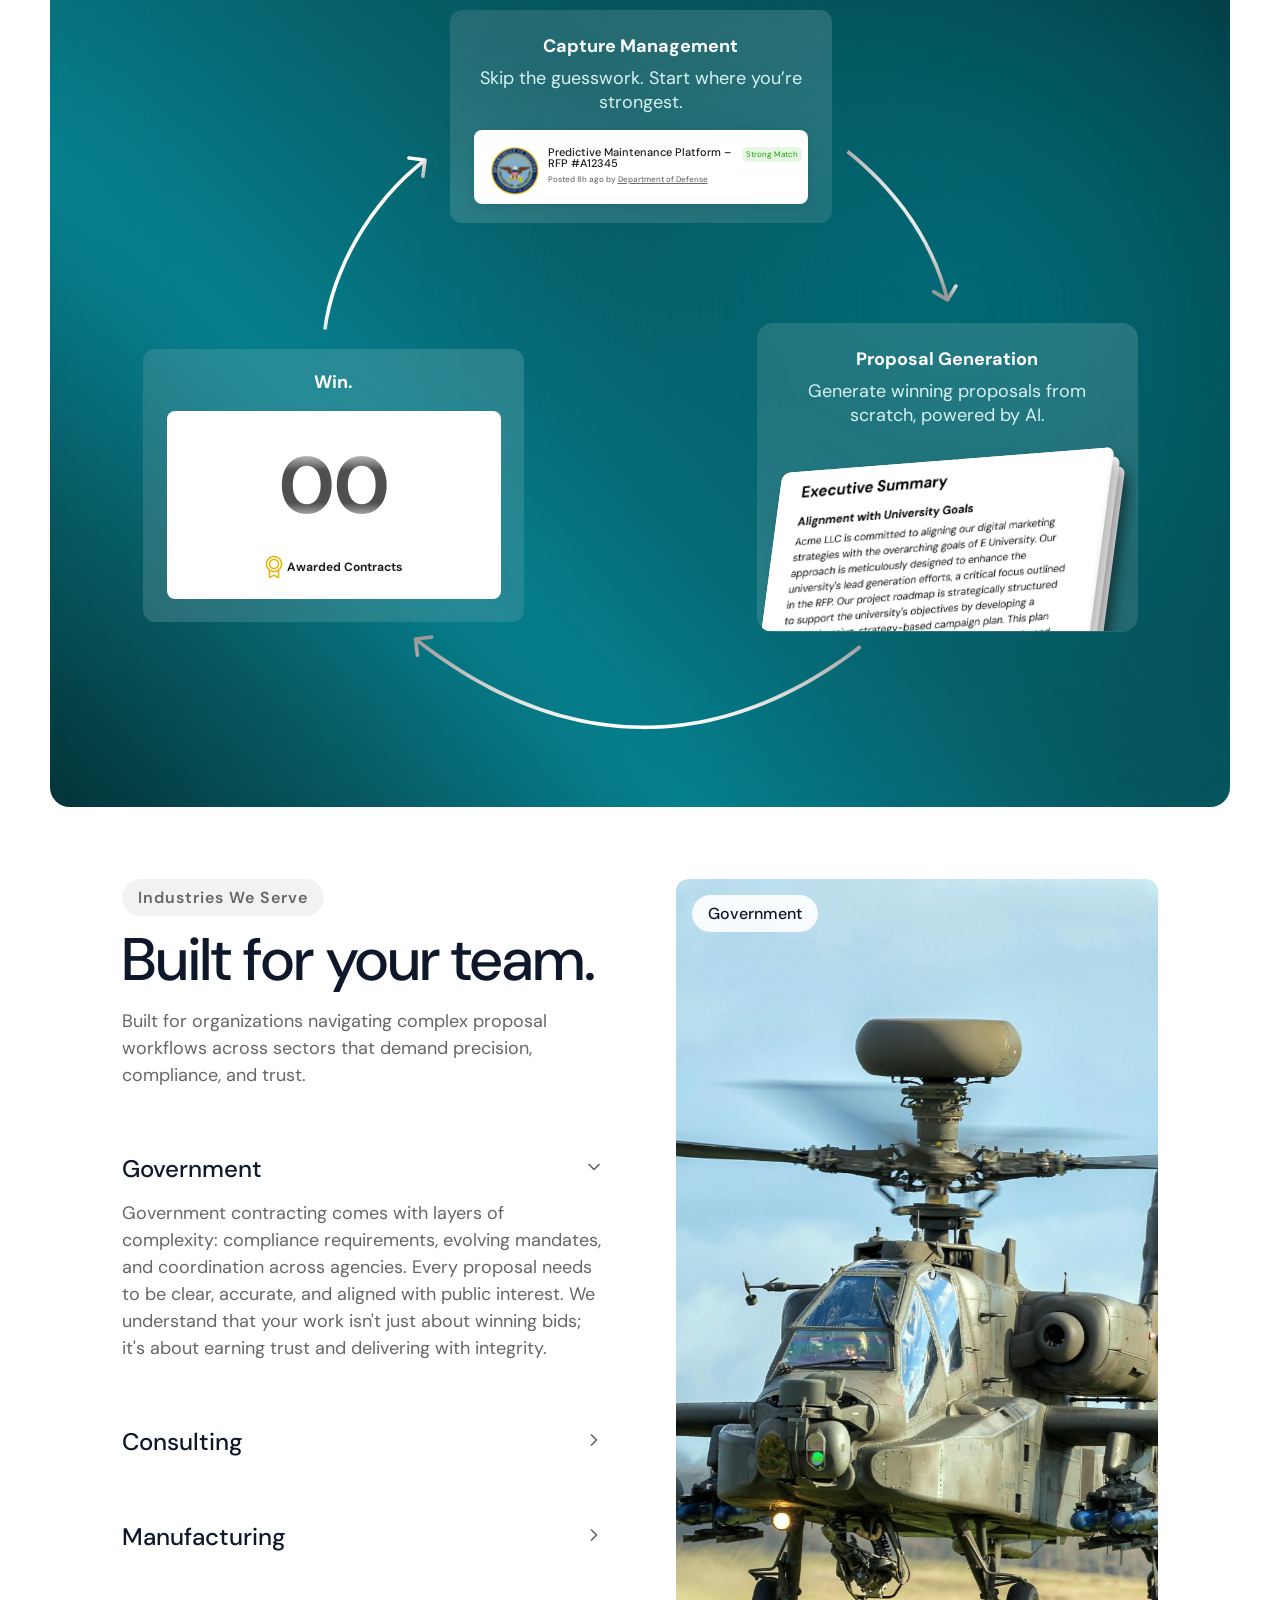
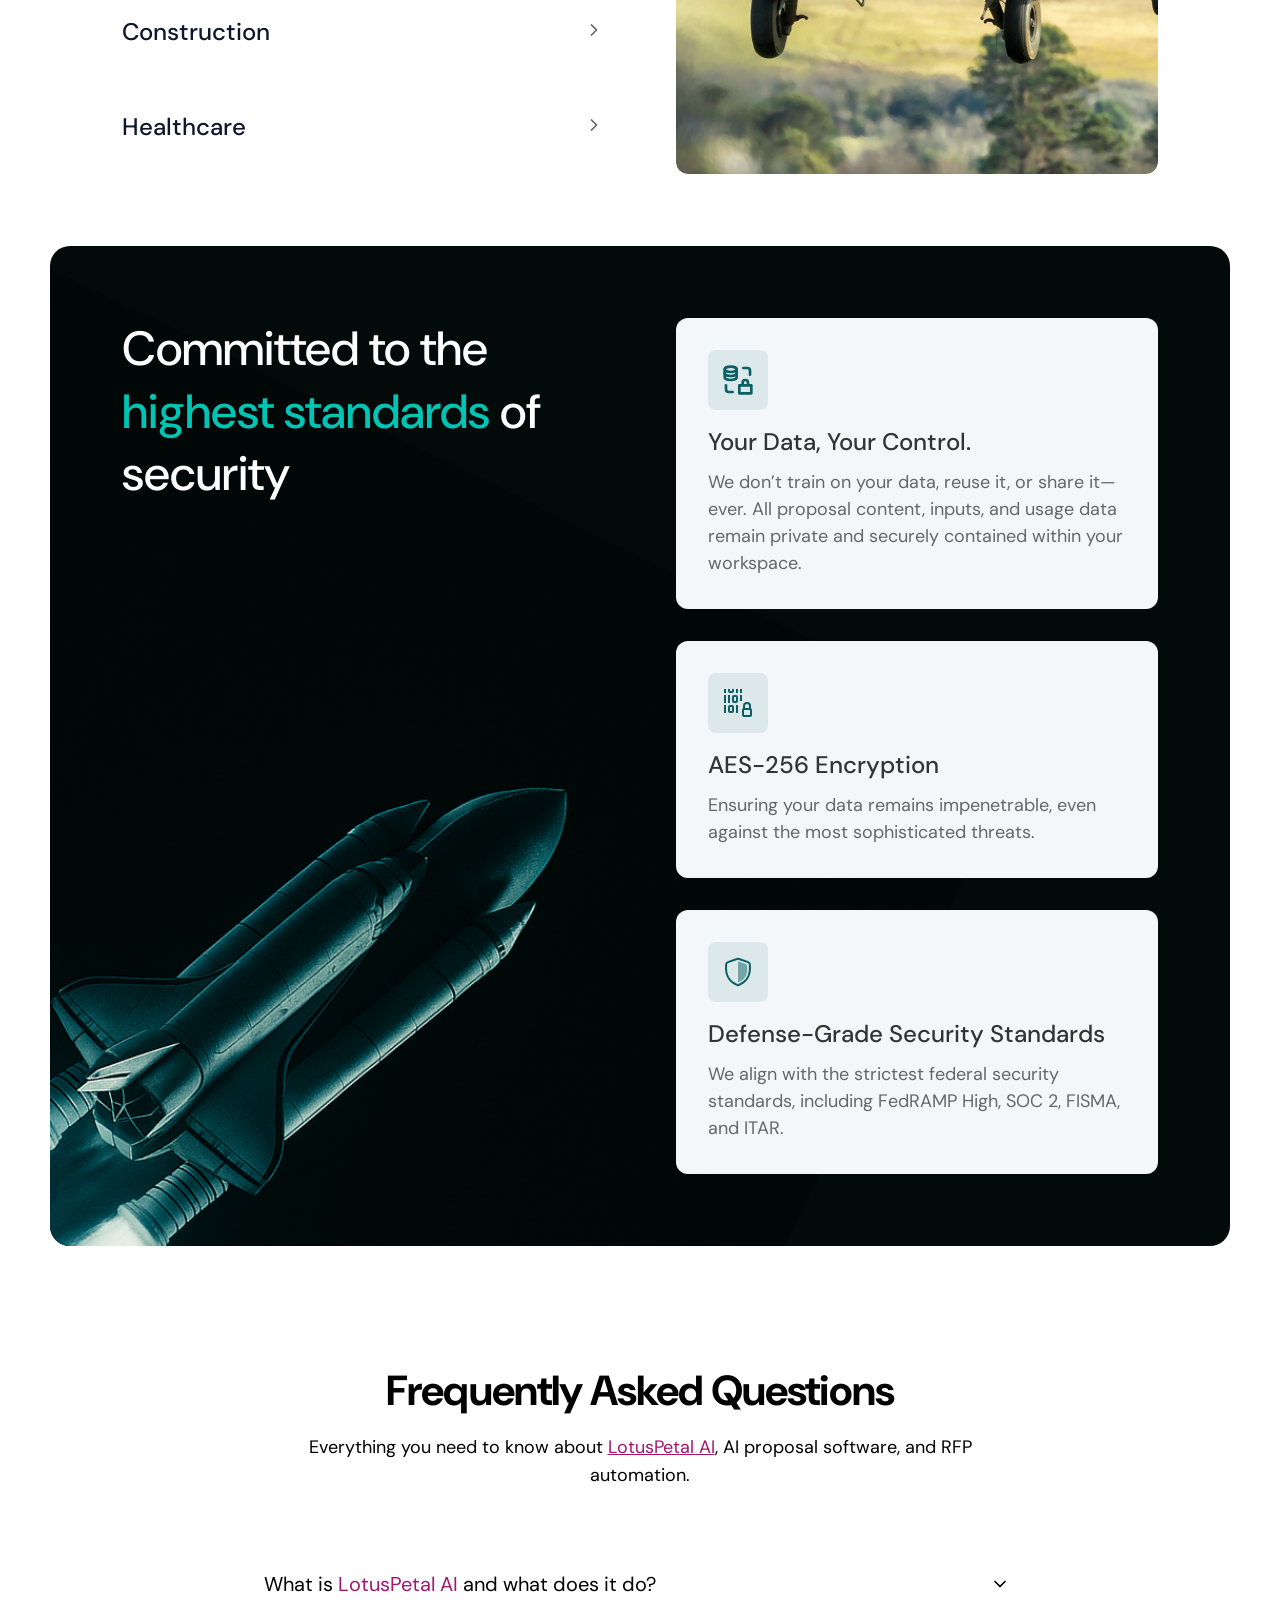
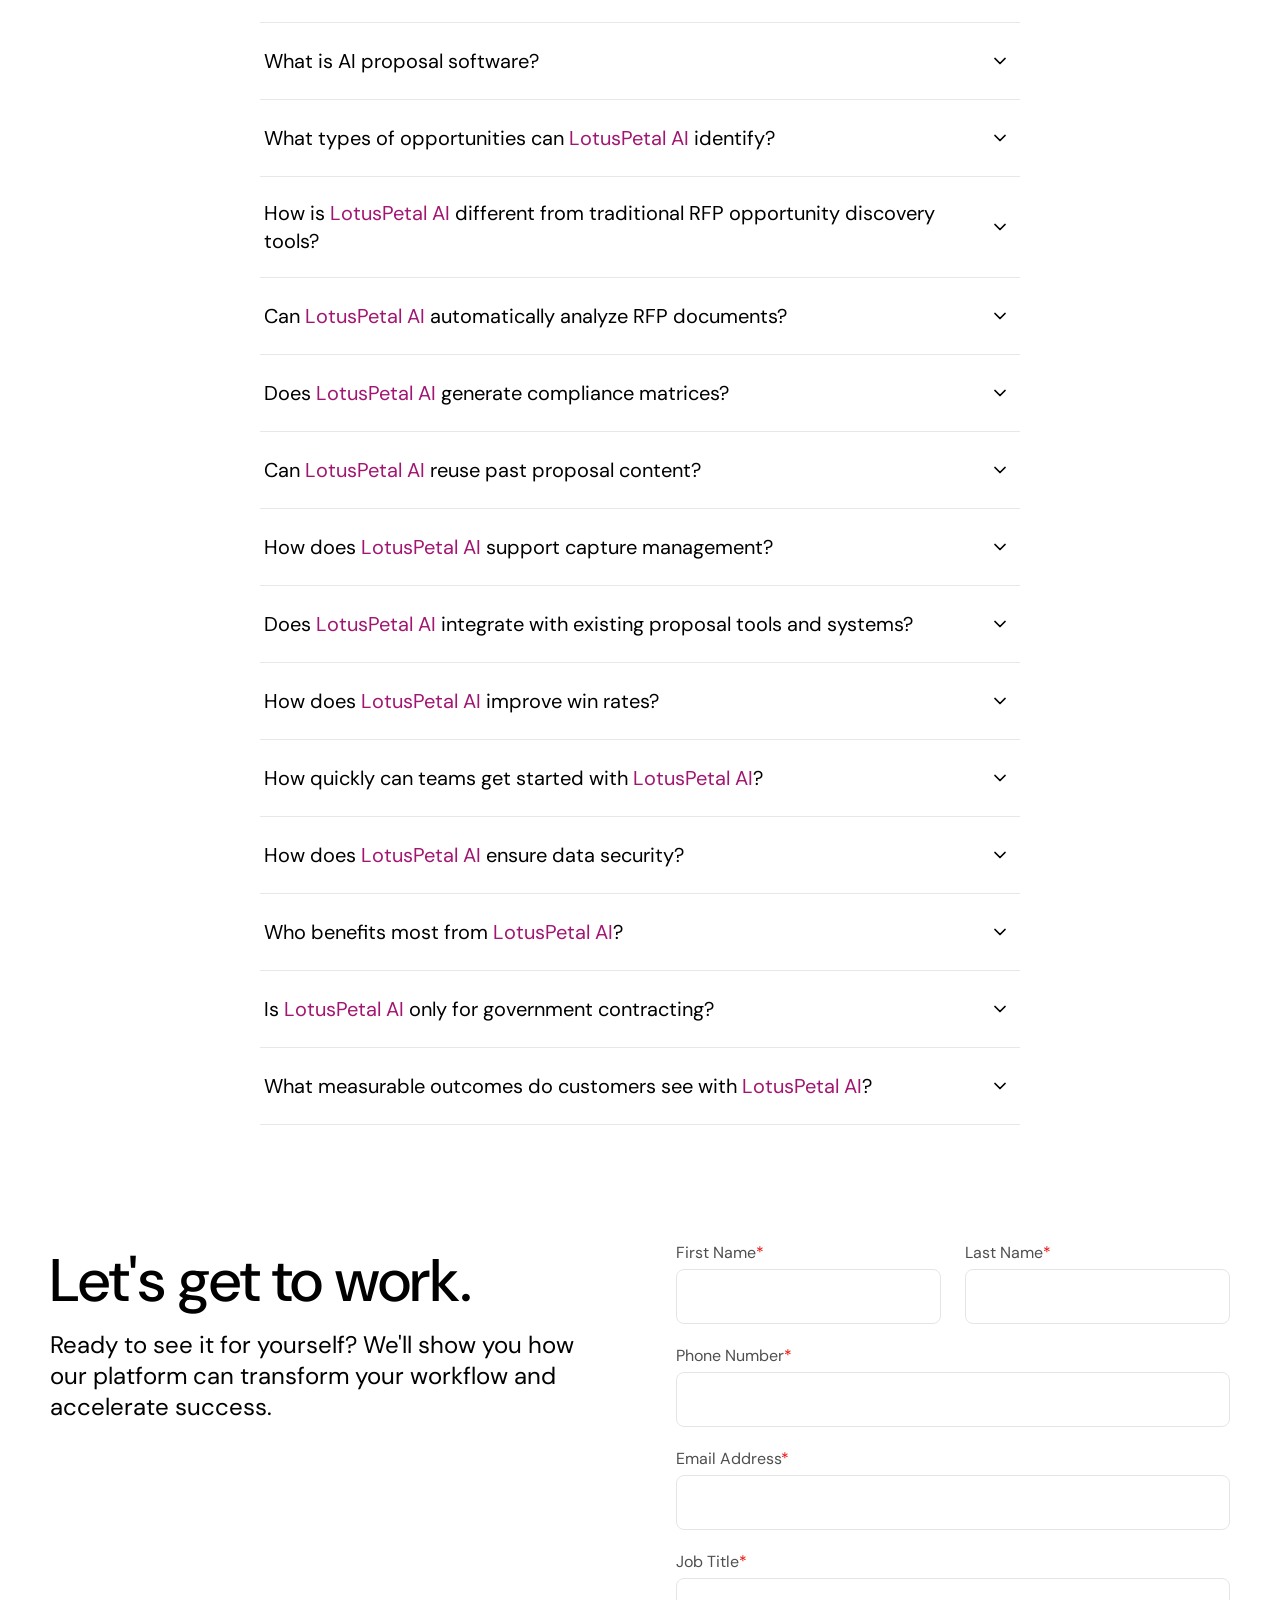
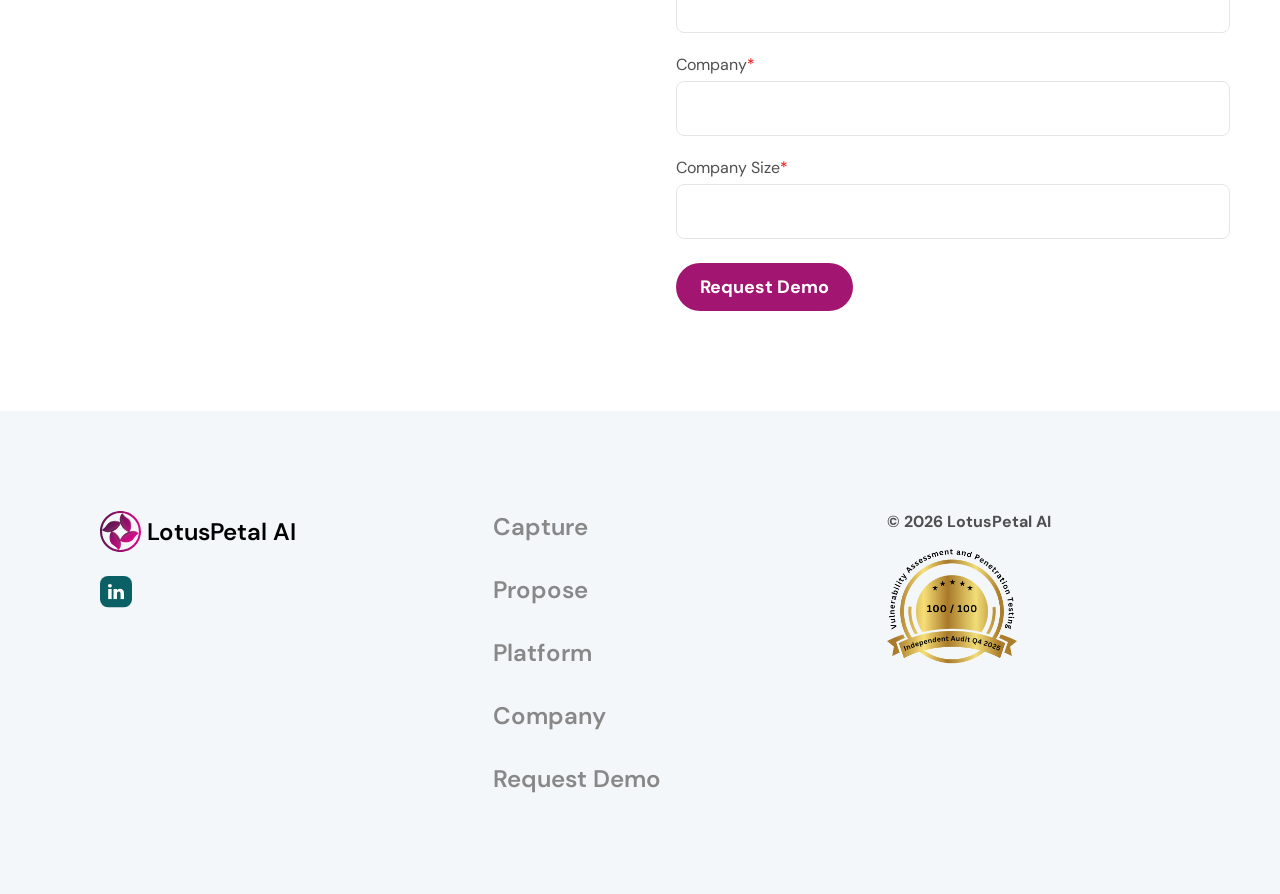
==== commit 68e6d09e: "Remove shimmer animation from V6 hero description" ====
--- a/index.html
+++ b/index.html
@@ -1533,9 +1533,7 @@
              heroV2Desc.style.transform = 'translateY(0)';
              heroV2Desc.style.animation = 'none';
              
-             clearTimeout(shimmerTimeout);
-             heroV2Desc.classList.add('shimmer-active');
-             shimmerTimeout = setTimeout(() => { heroV2Desc.classList.remove('shimmer-active'); }, 2200);
+             
           }
         }, 1500);
       }
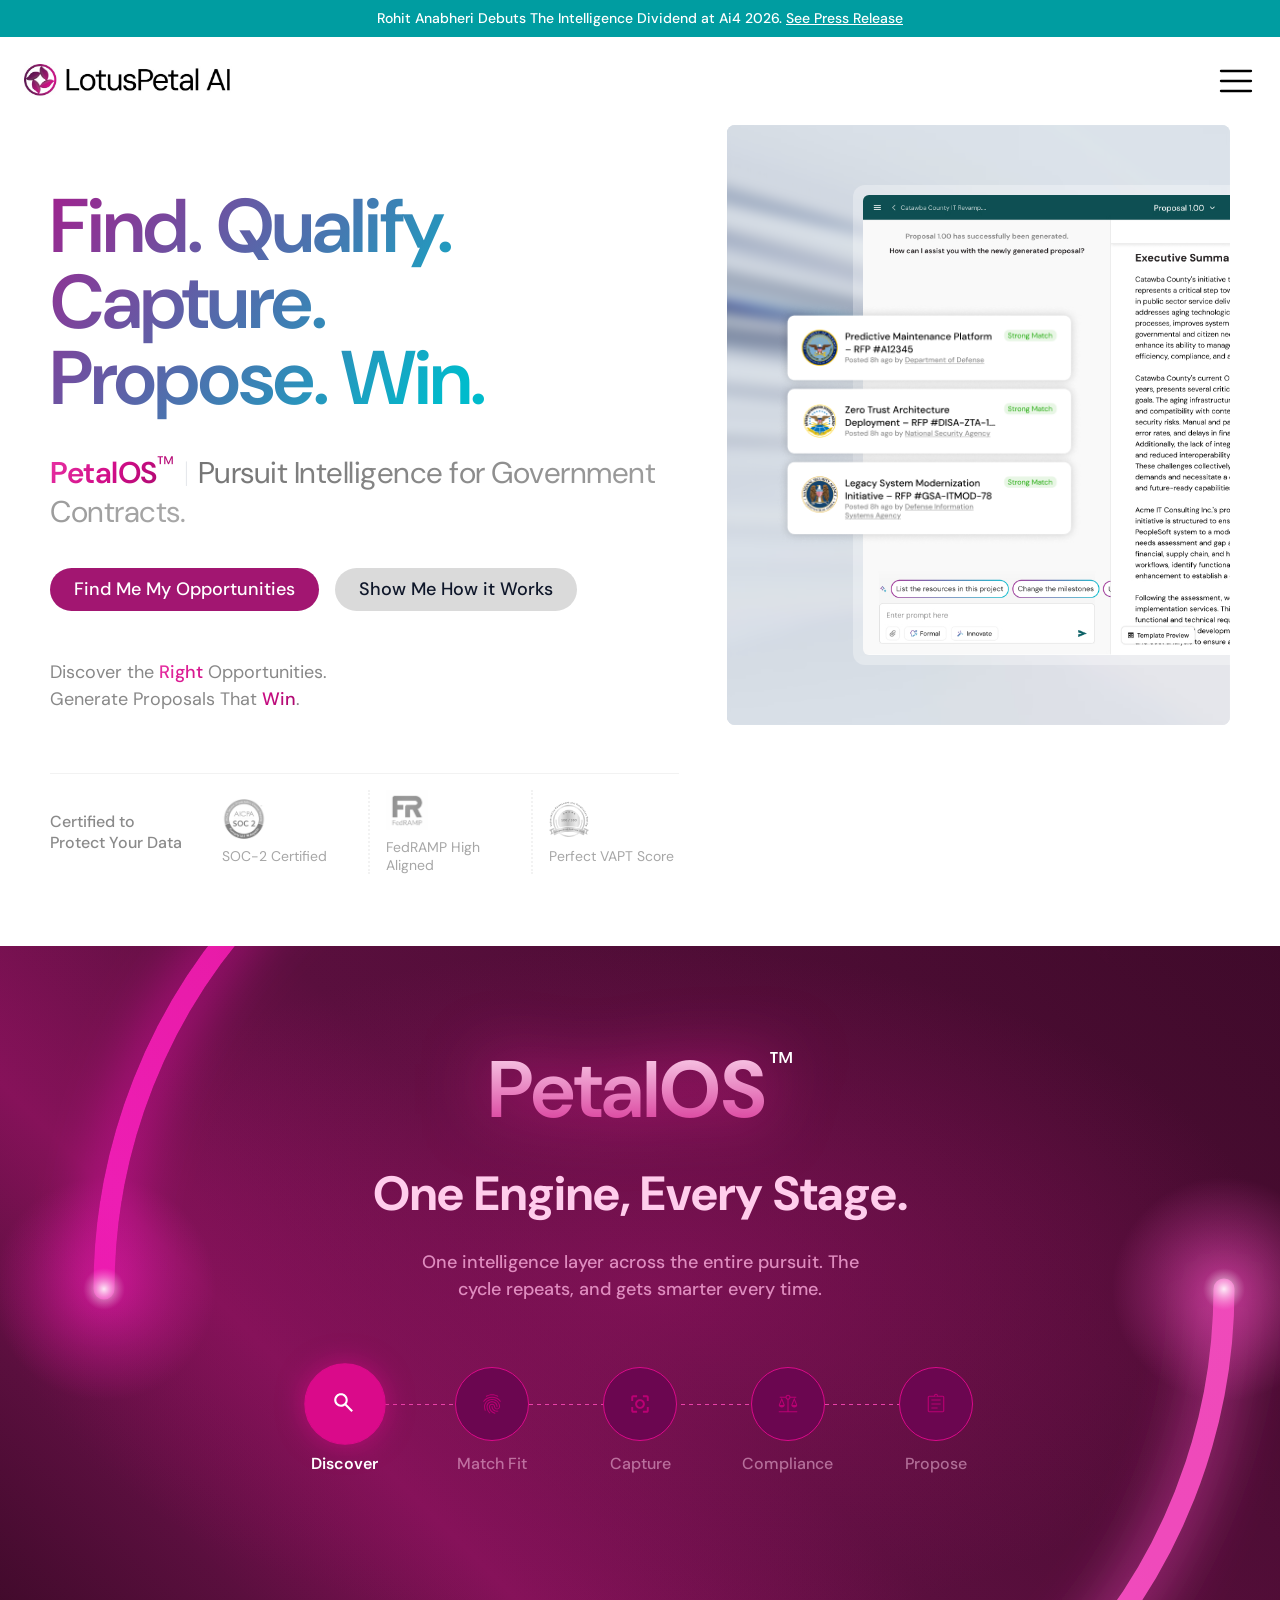
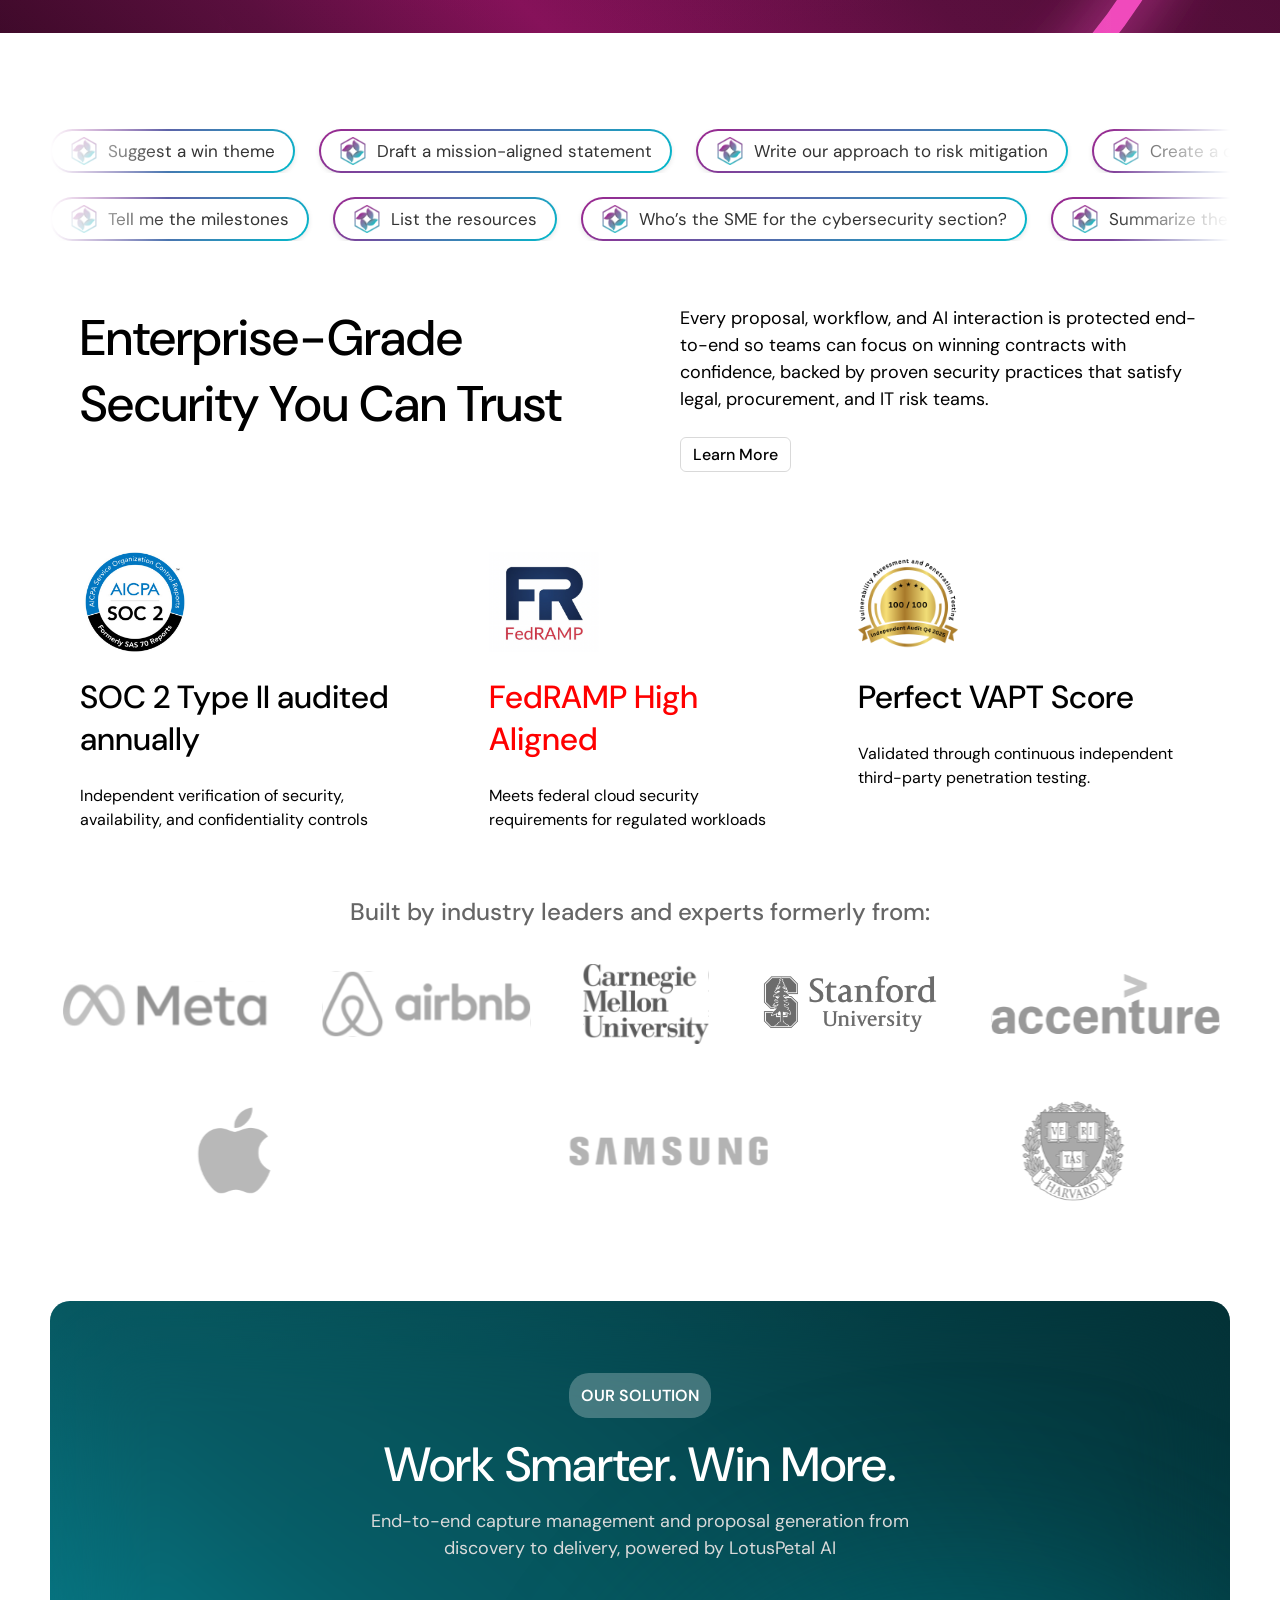
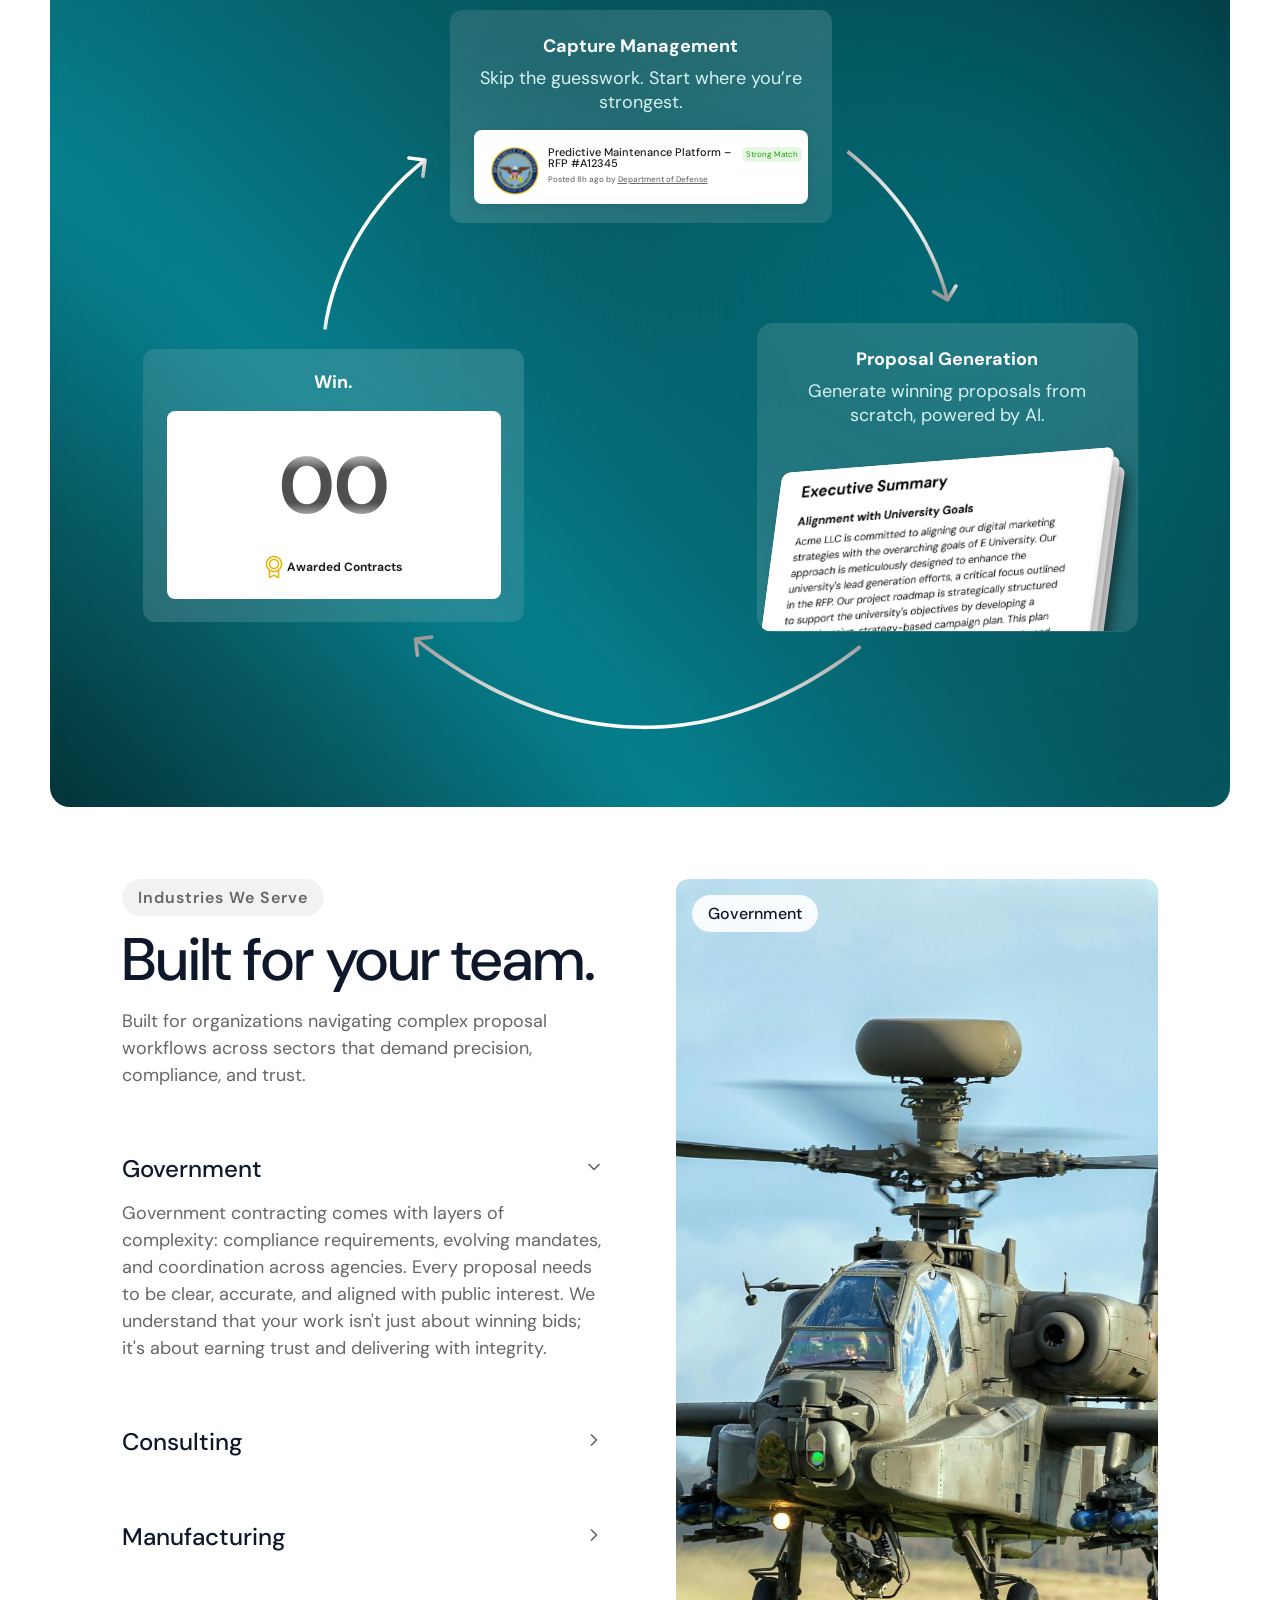
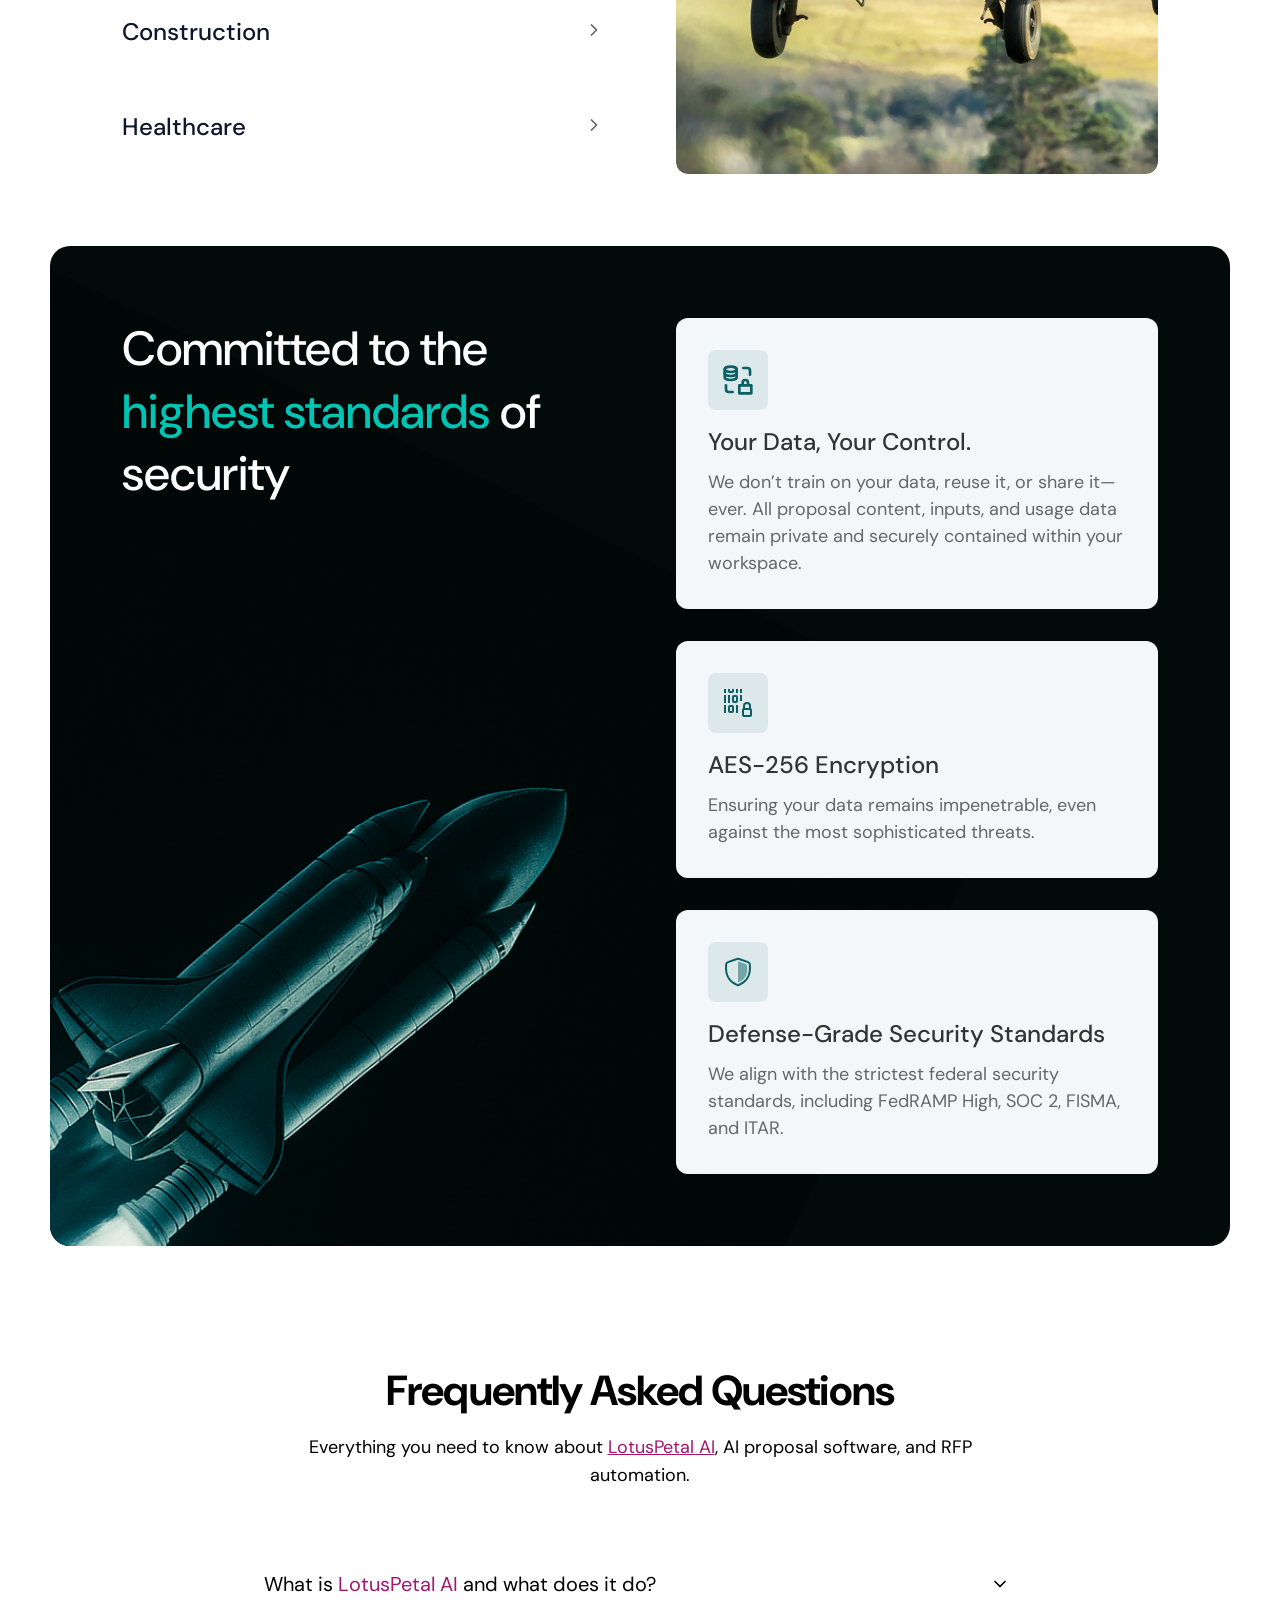
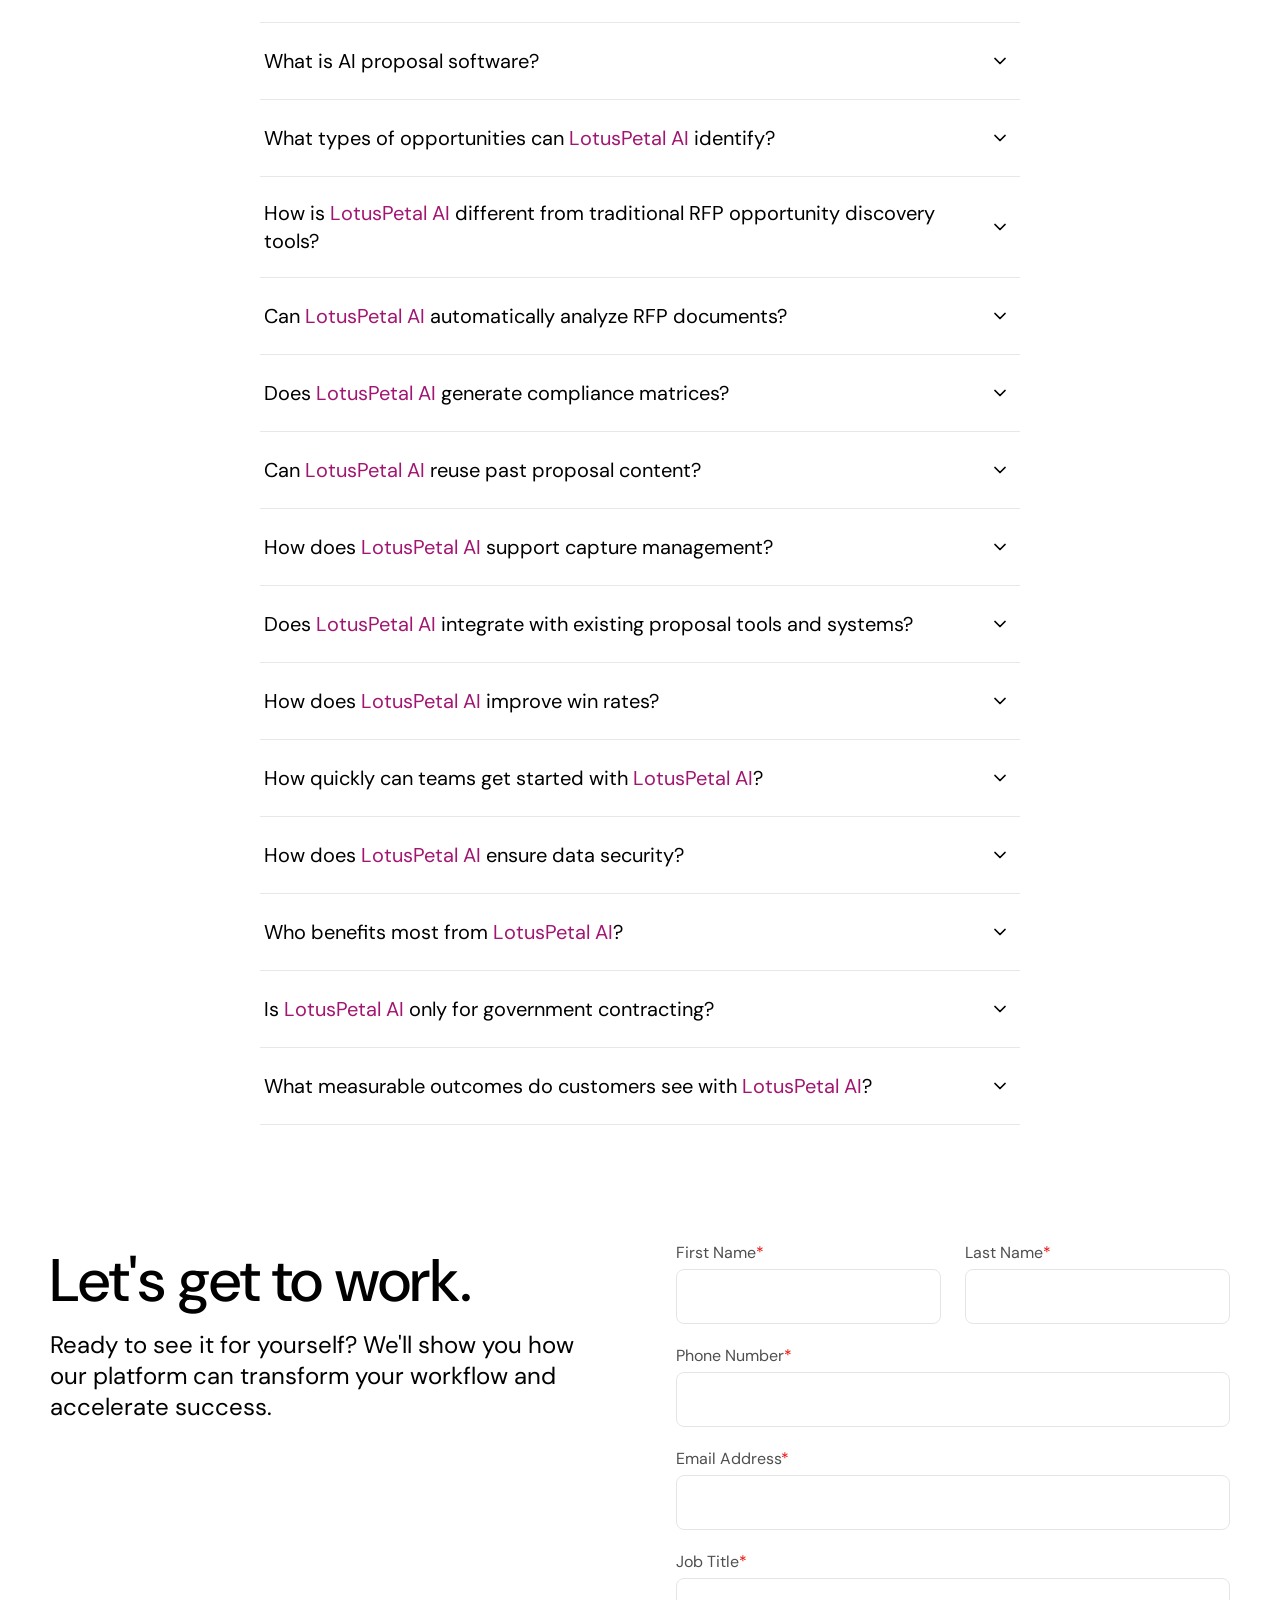
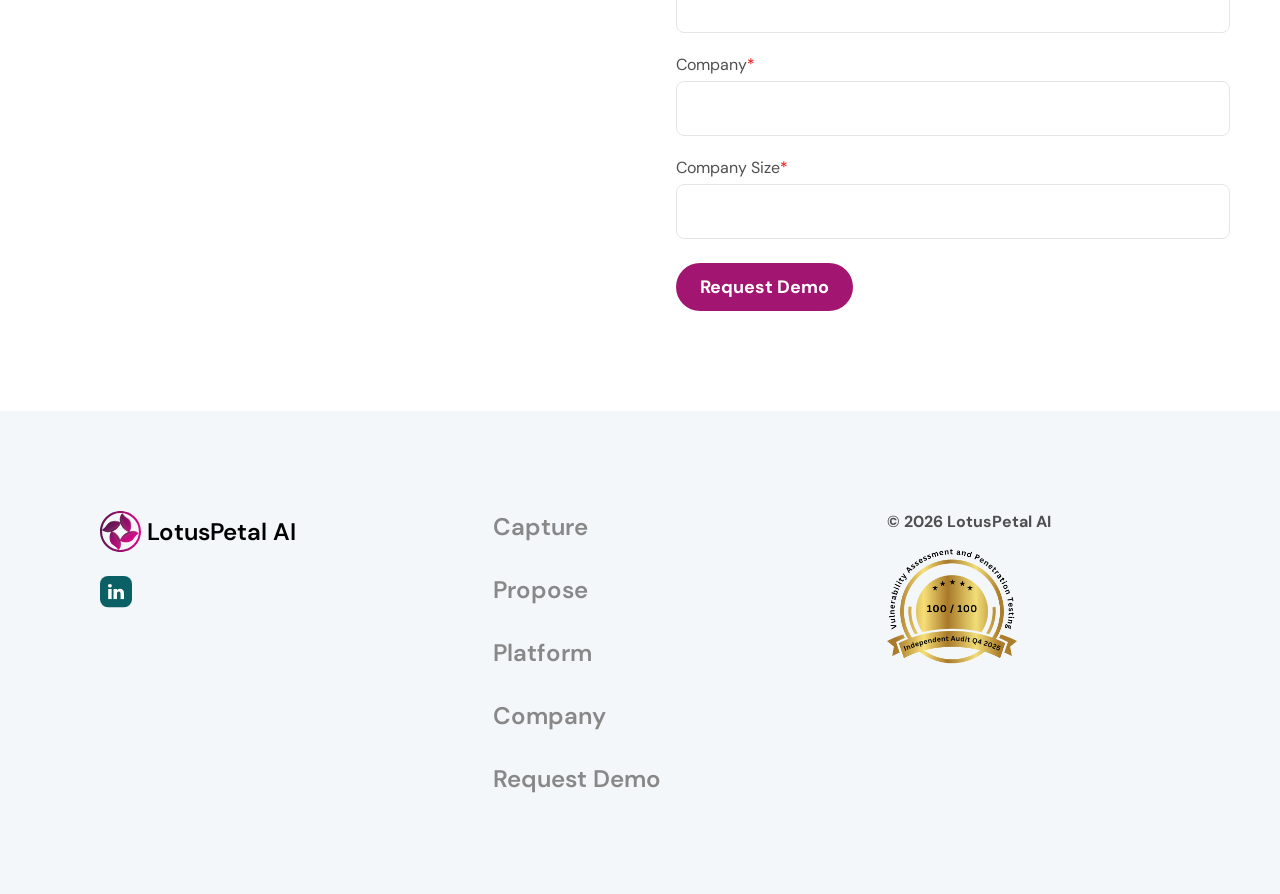
==== commit f7223285: "Remove slide-in animation from V6 hero description" ====
--- a/index.html
+++ b/index.html
@@ -1526,16 +1526,9 @@
       if (heroV6) heroV6.style.display = 'block';
       if (heroV2Desc) {
         heroV2Desc.style.display = 'block';
-        heroV2Desc.classList.add('v7-impact');
-        setTimeout(() => {
-          if (heroV2Desc.classList.contains('v7-impact')) {
-             heroV2Desc.style.opacity = '1';
-             heroV2Desc.style.transform = 'translateY(0)';
-             heroV2Desc.style.animation = 'none';
-             
-             
-          }
-        }, 1500);
+        heroV2Desc.style.opacity = '1';
+        heroV2Desc.style.transform = 'none';
+        heroV2Desc.style.animation = 'none';
       }
 
       if (heroTrustBadges) {
